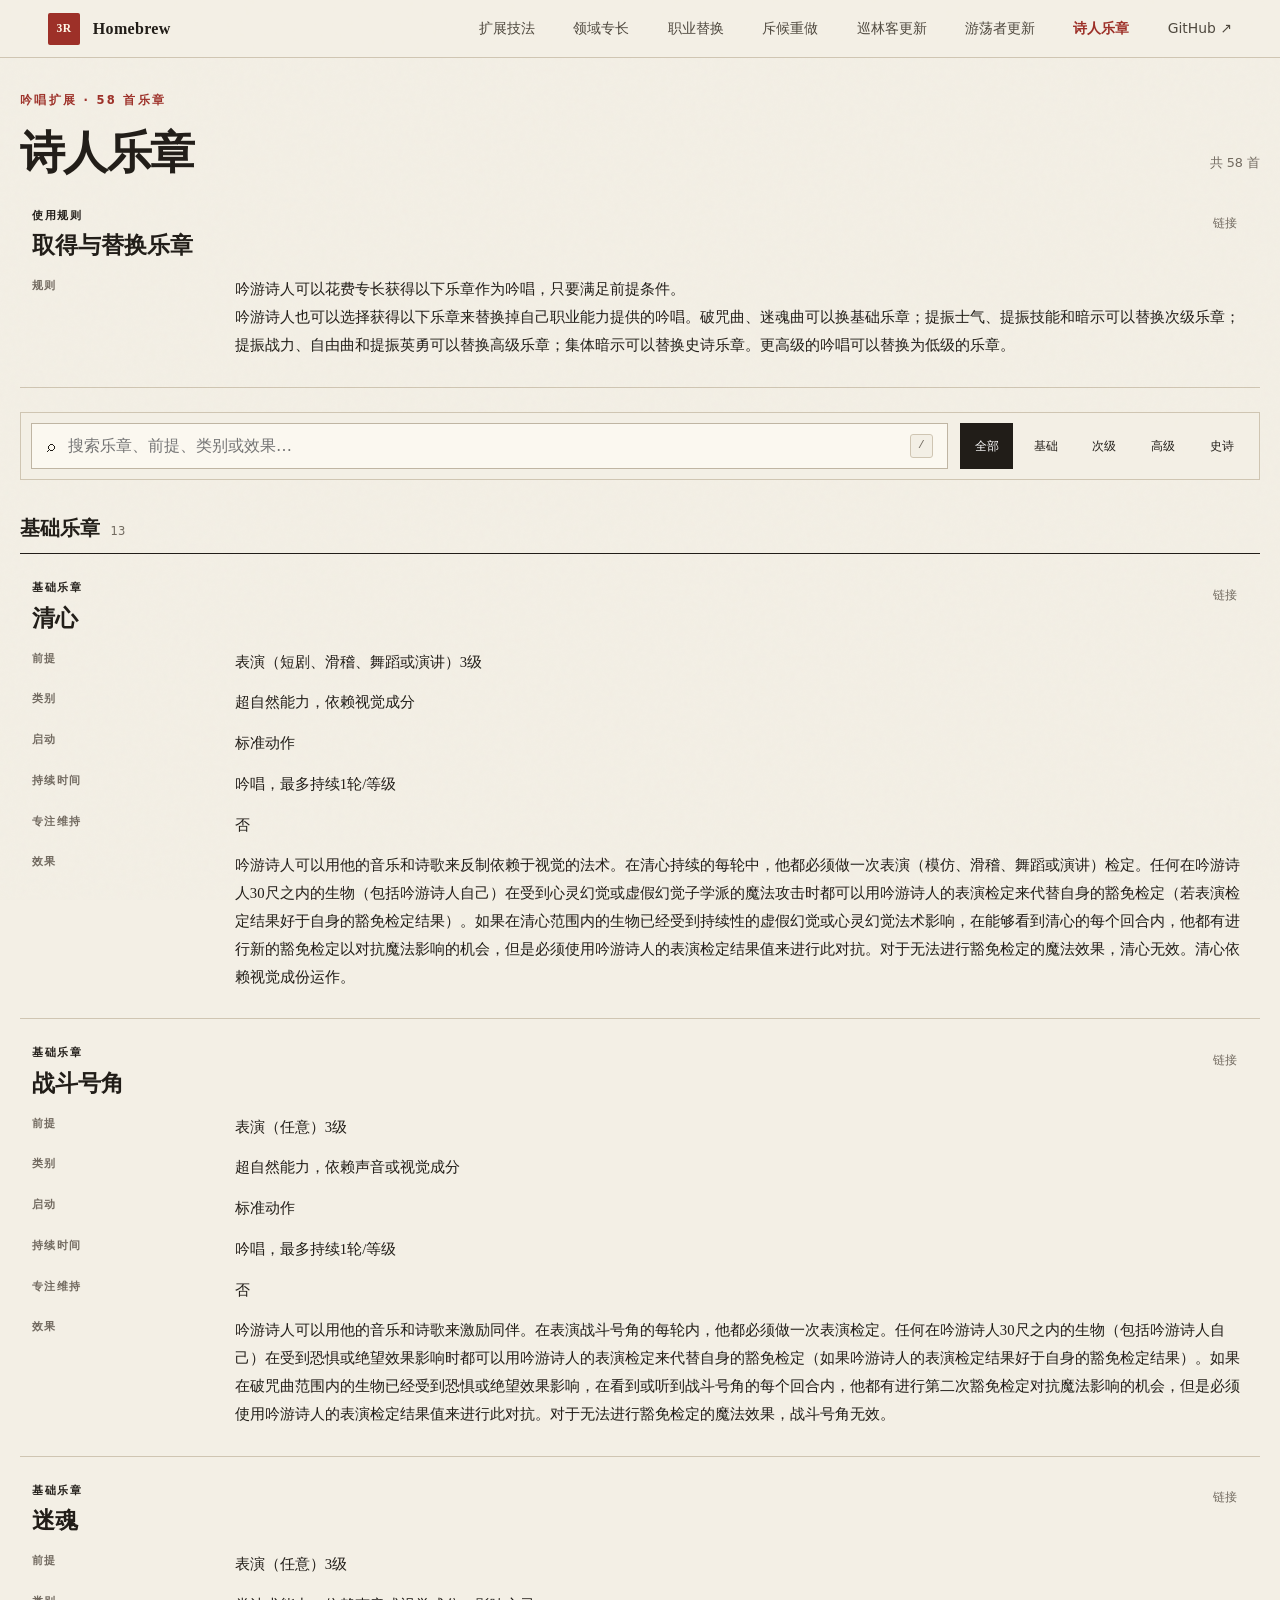
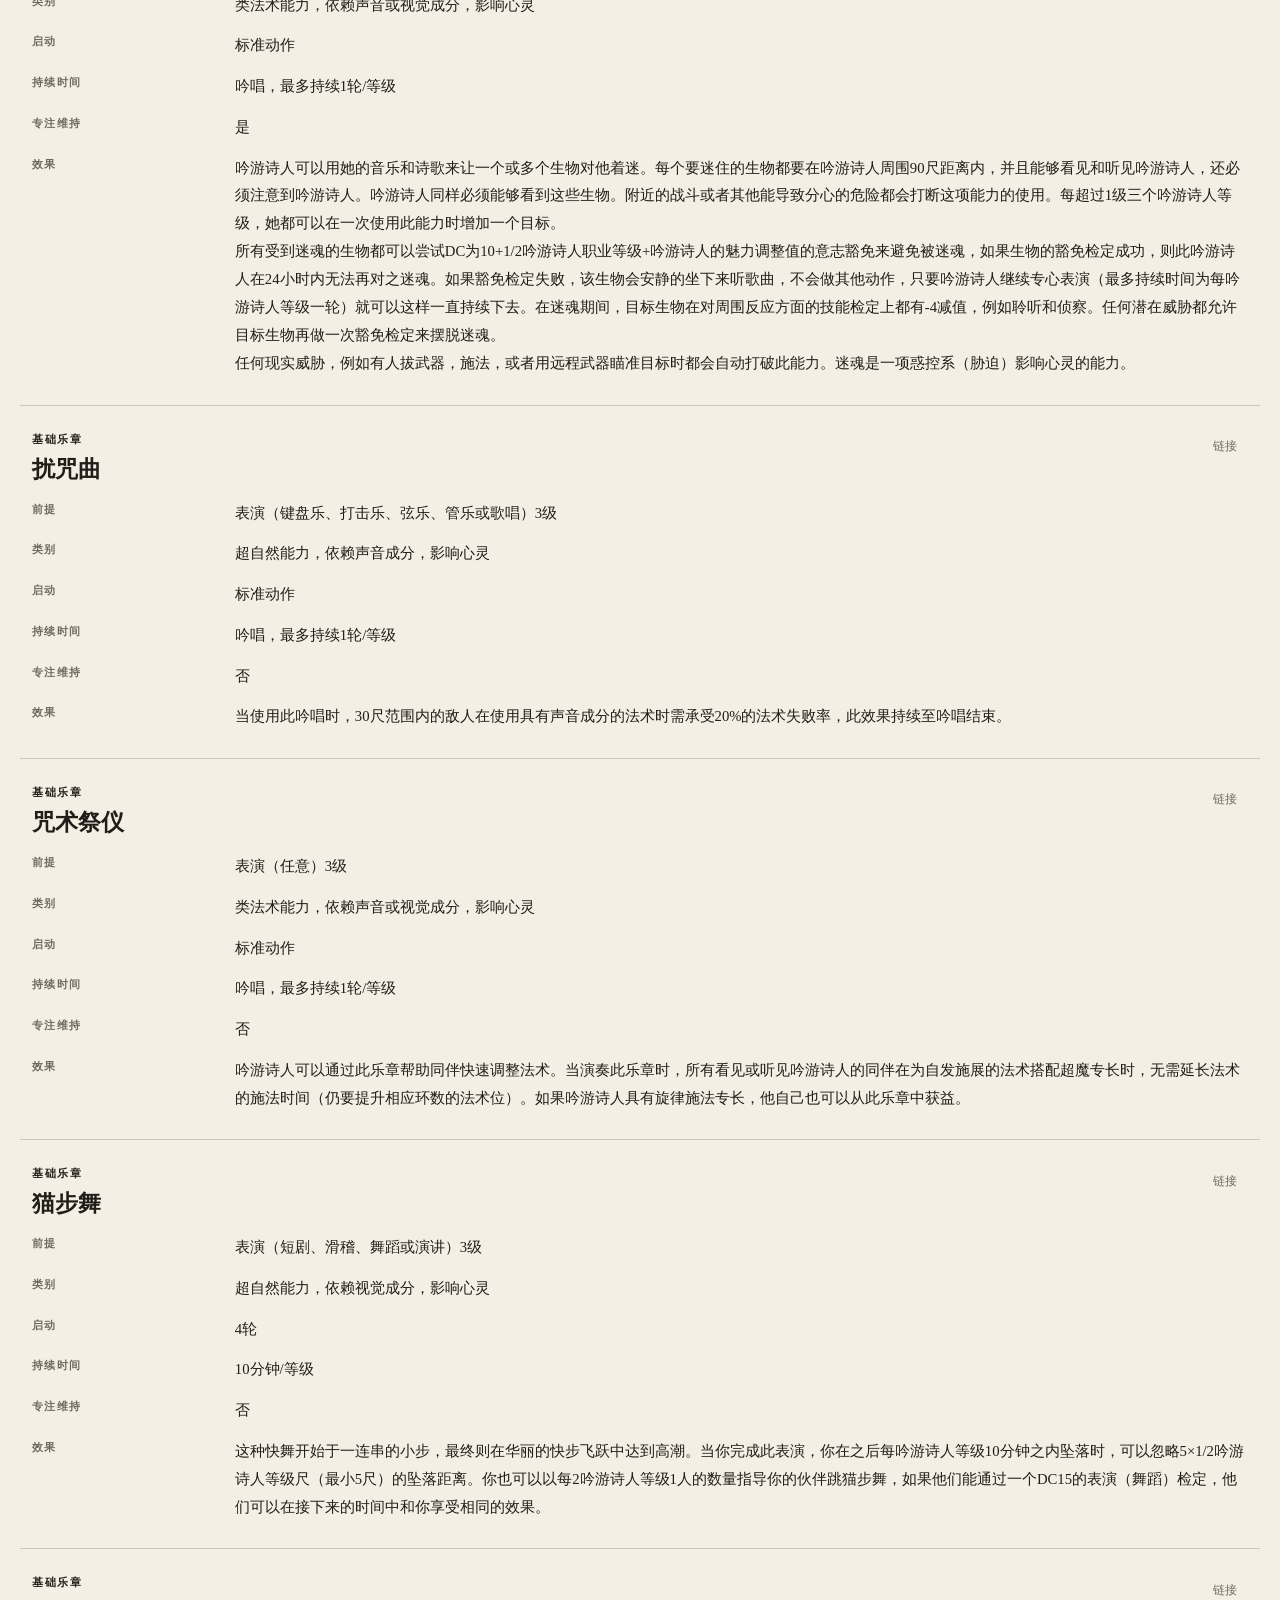
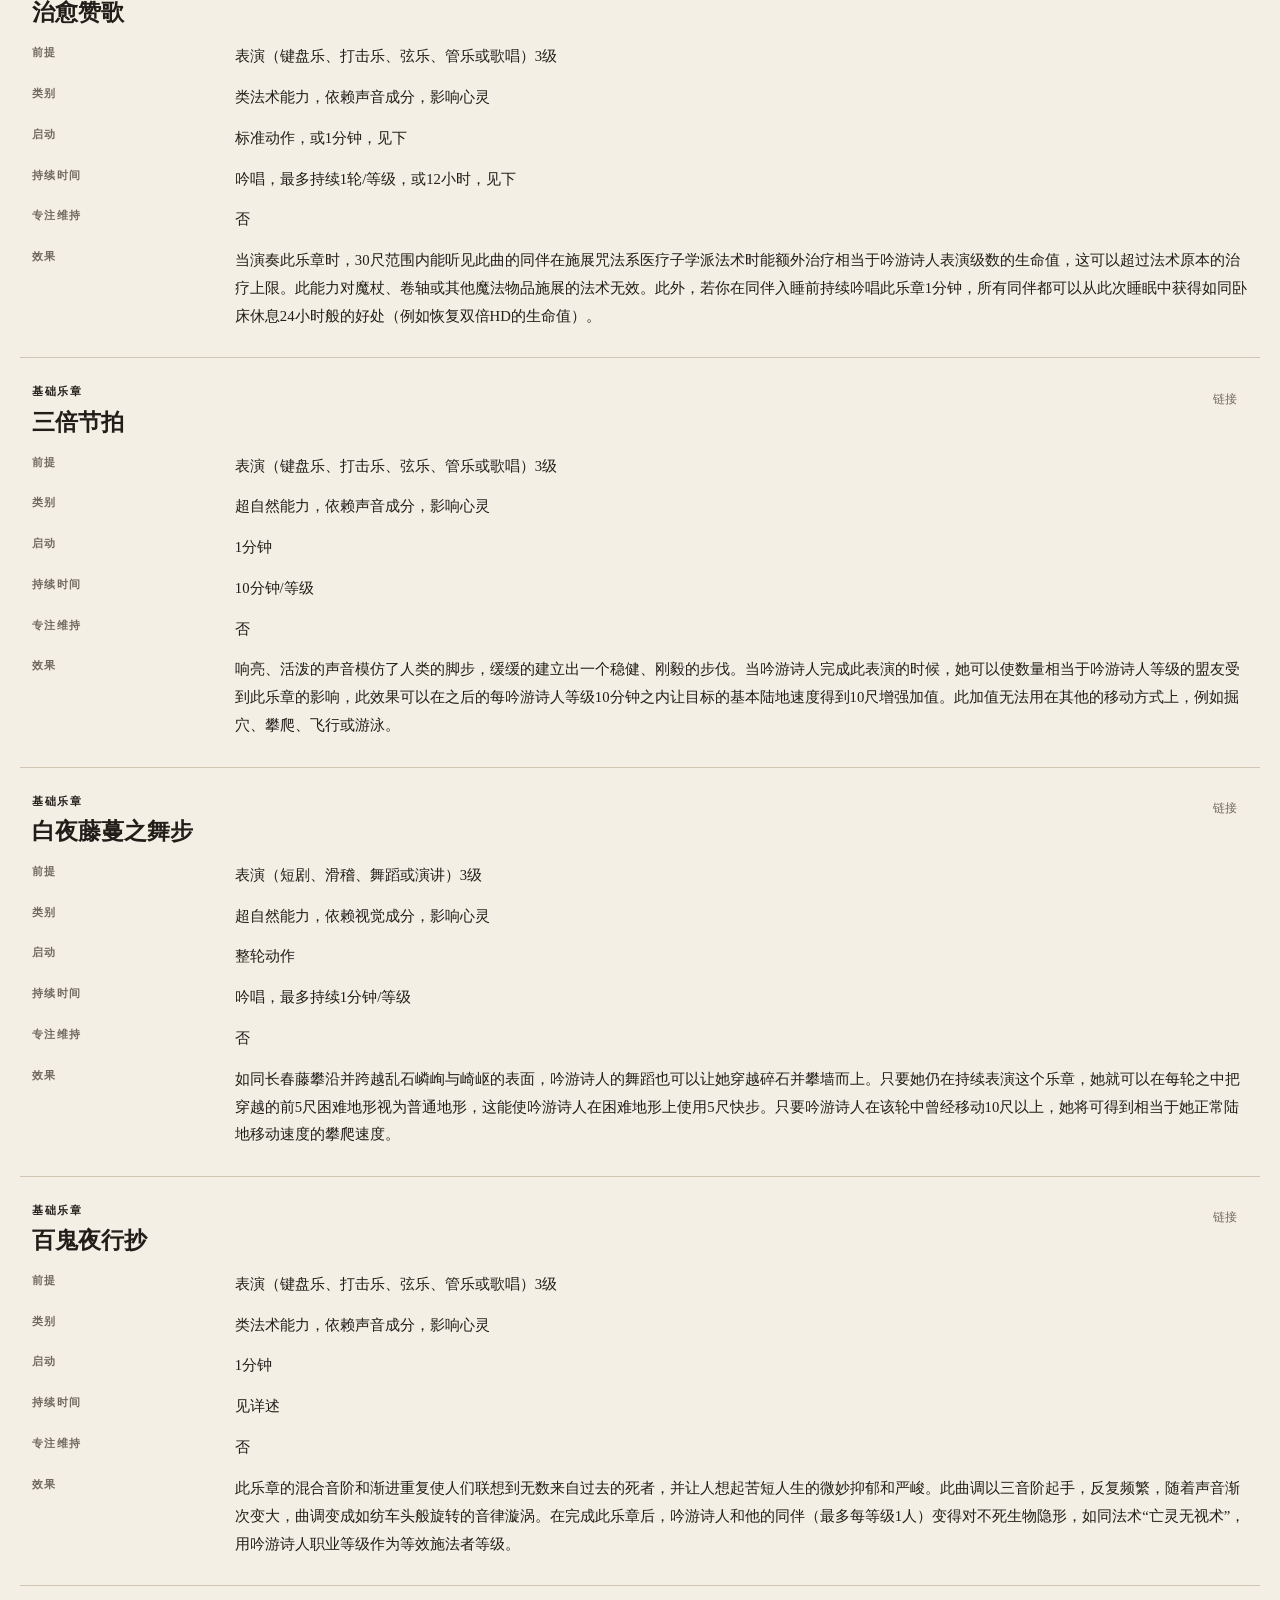
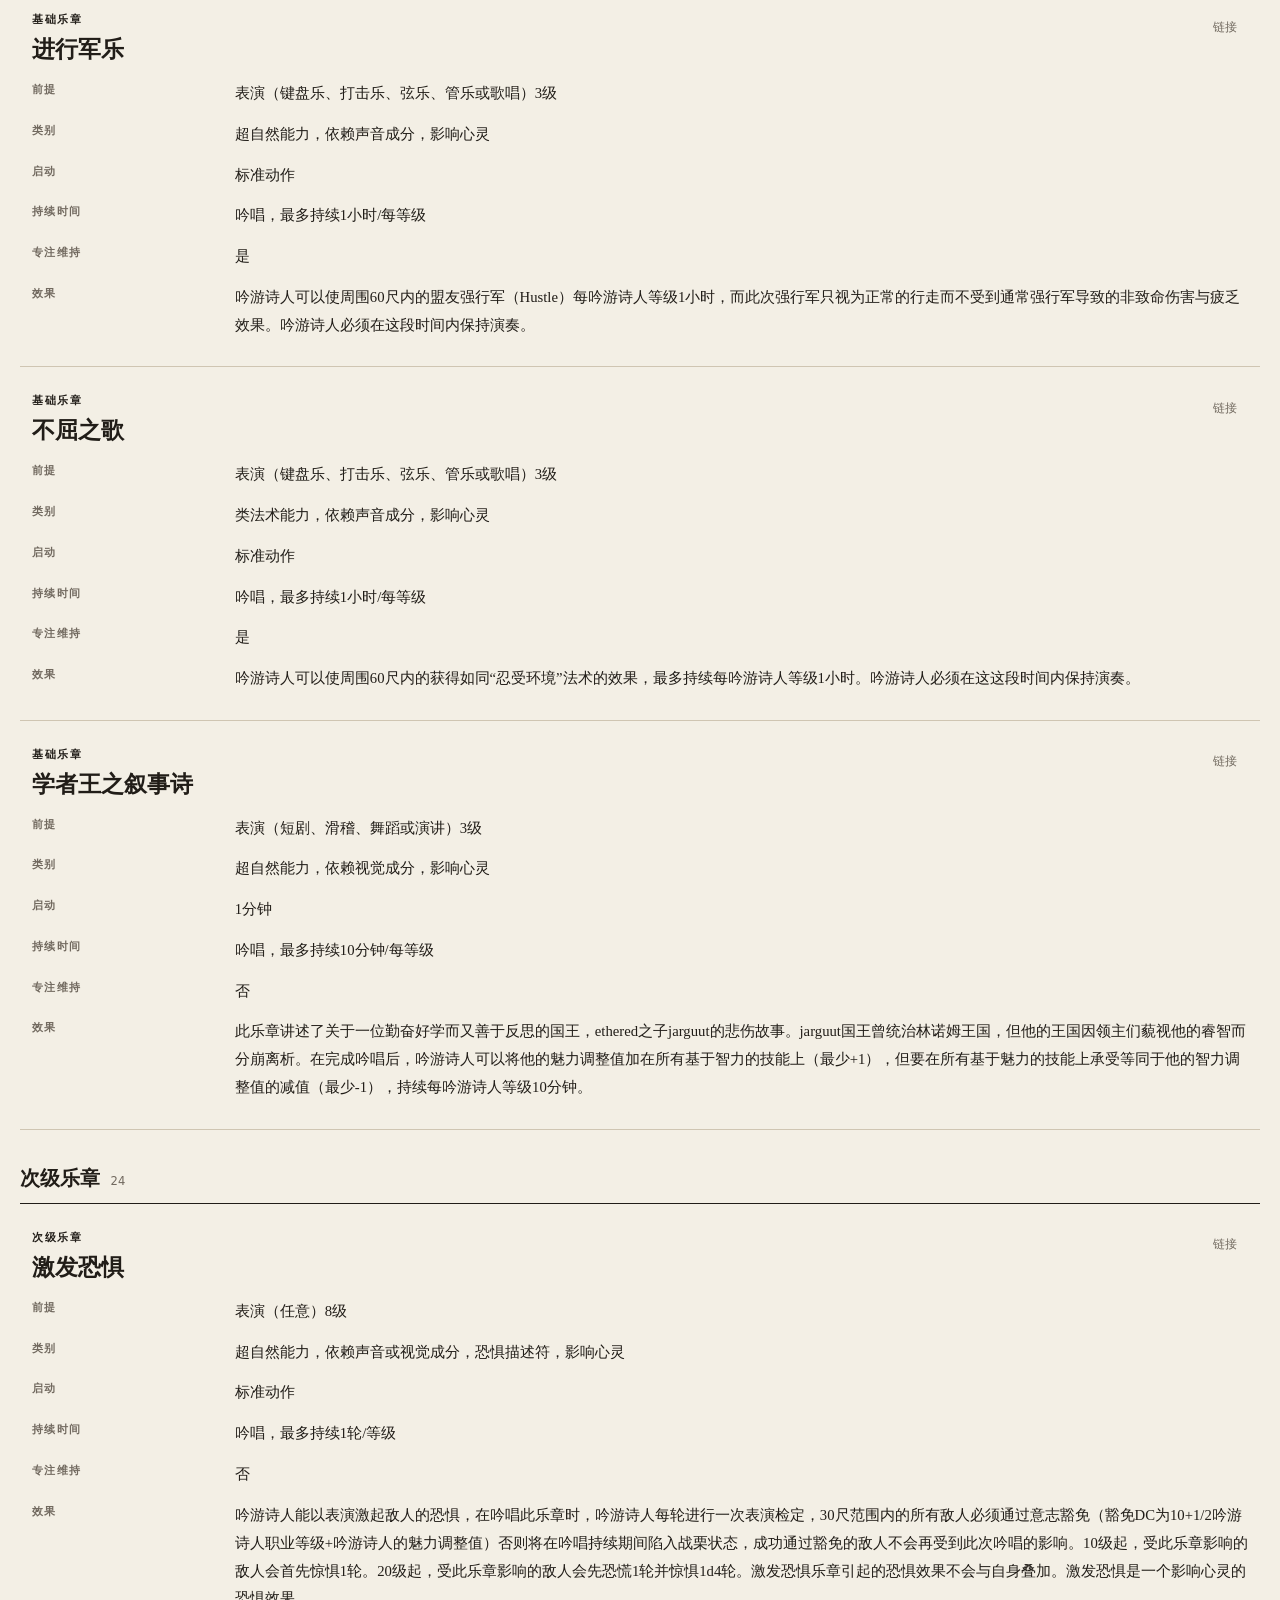
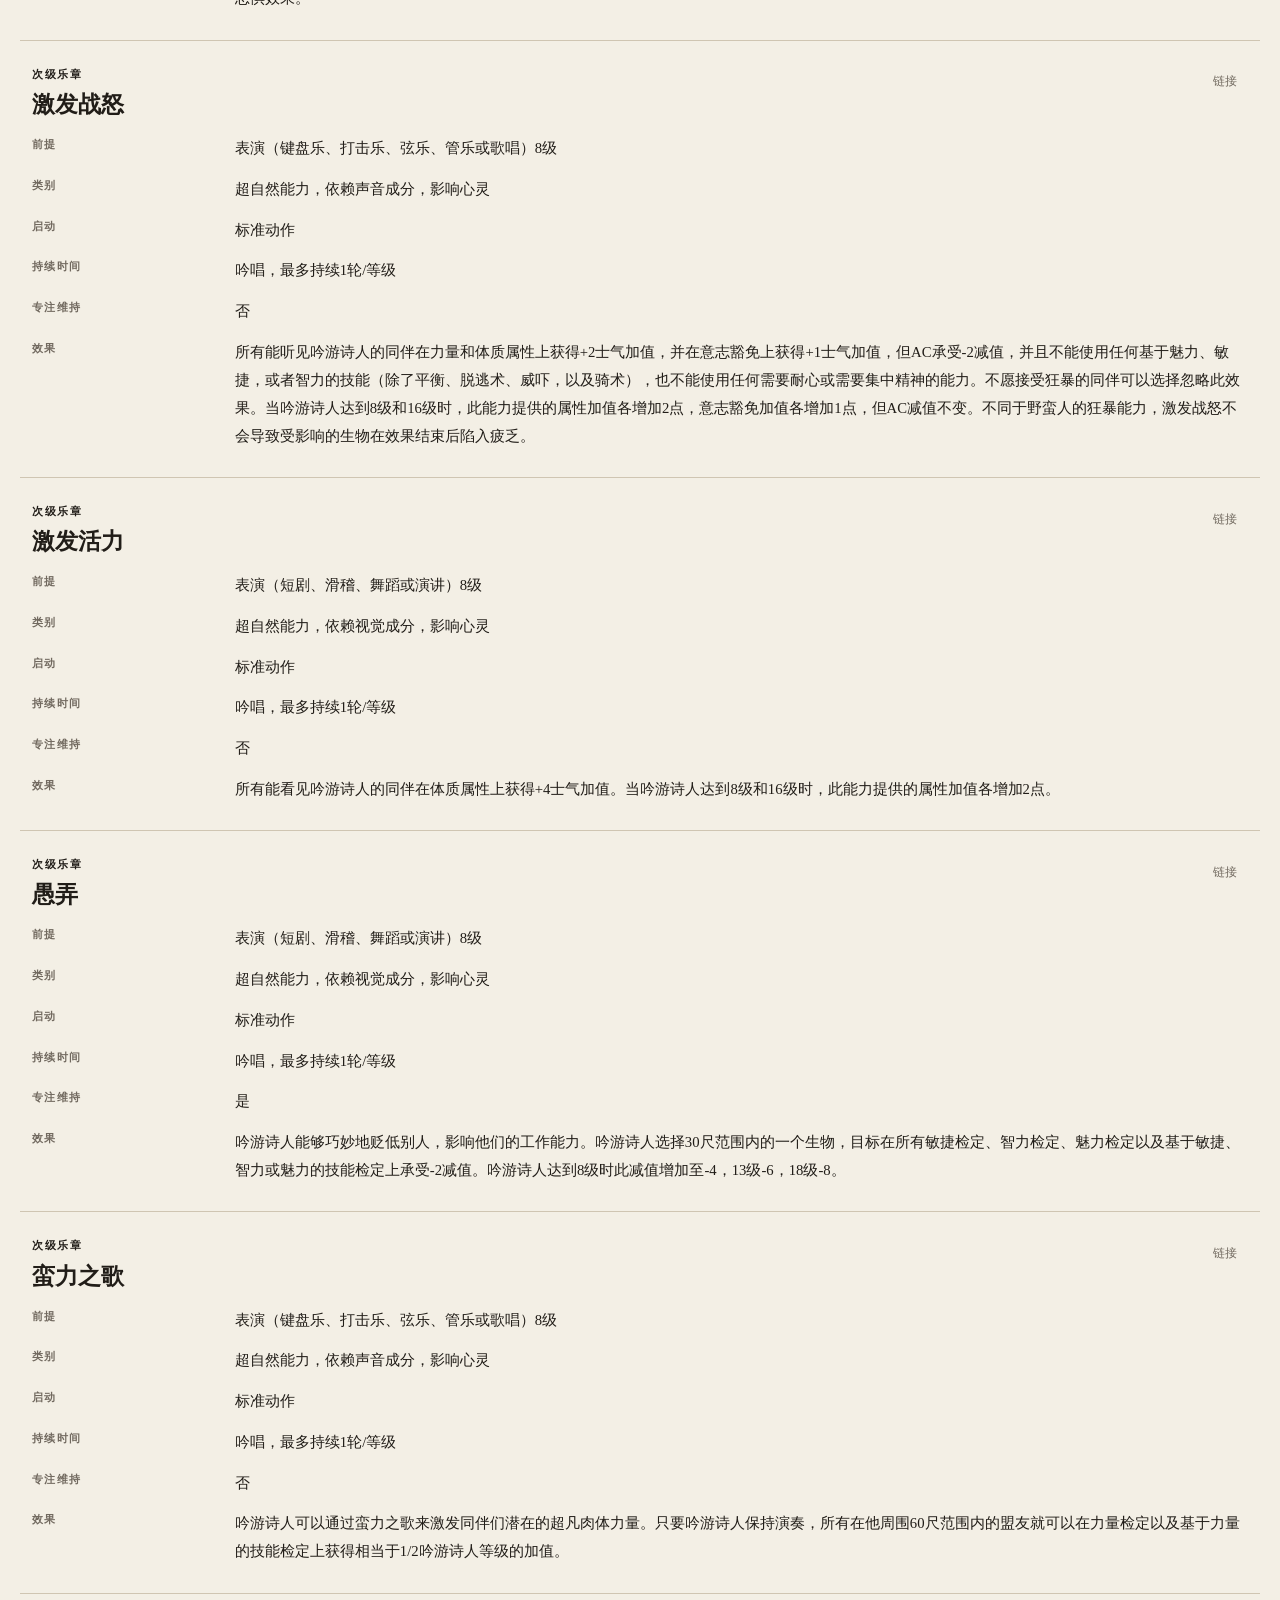
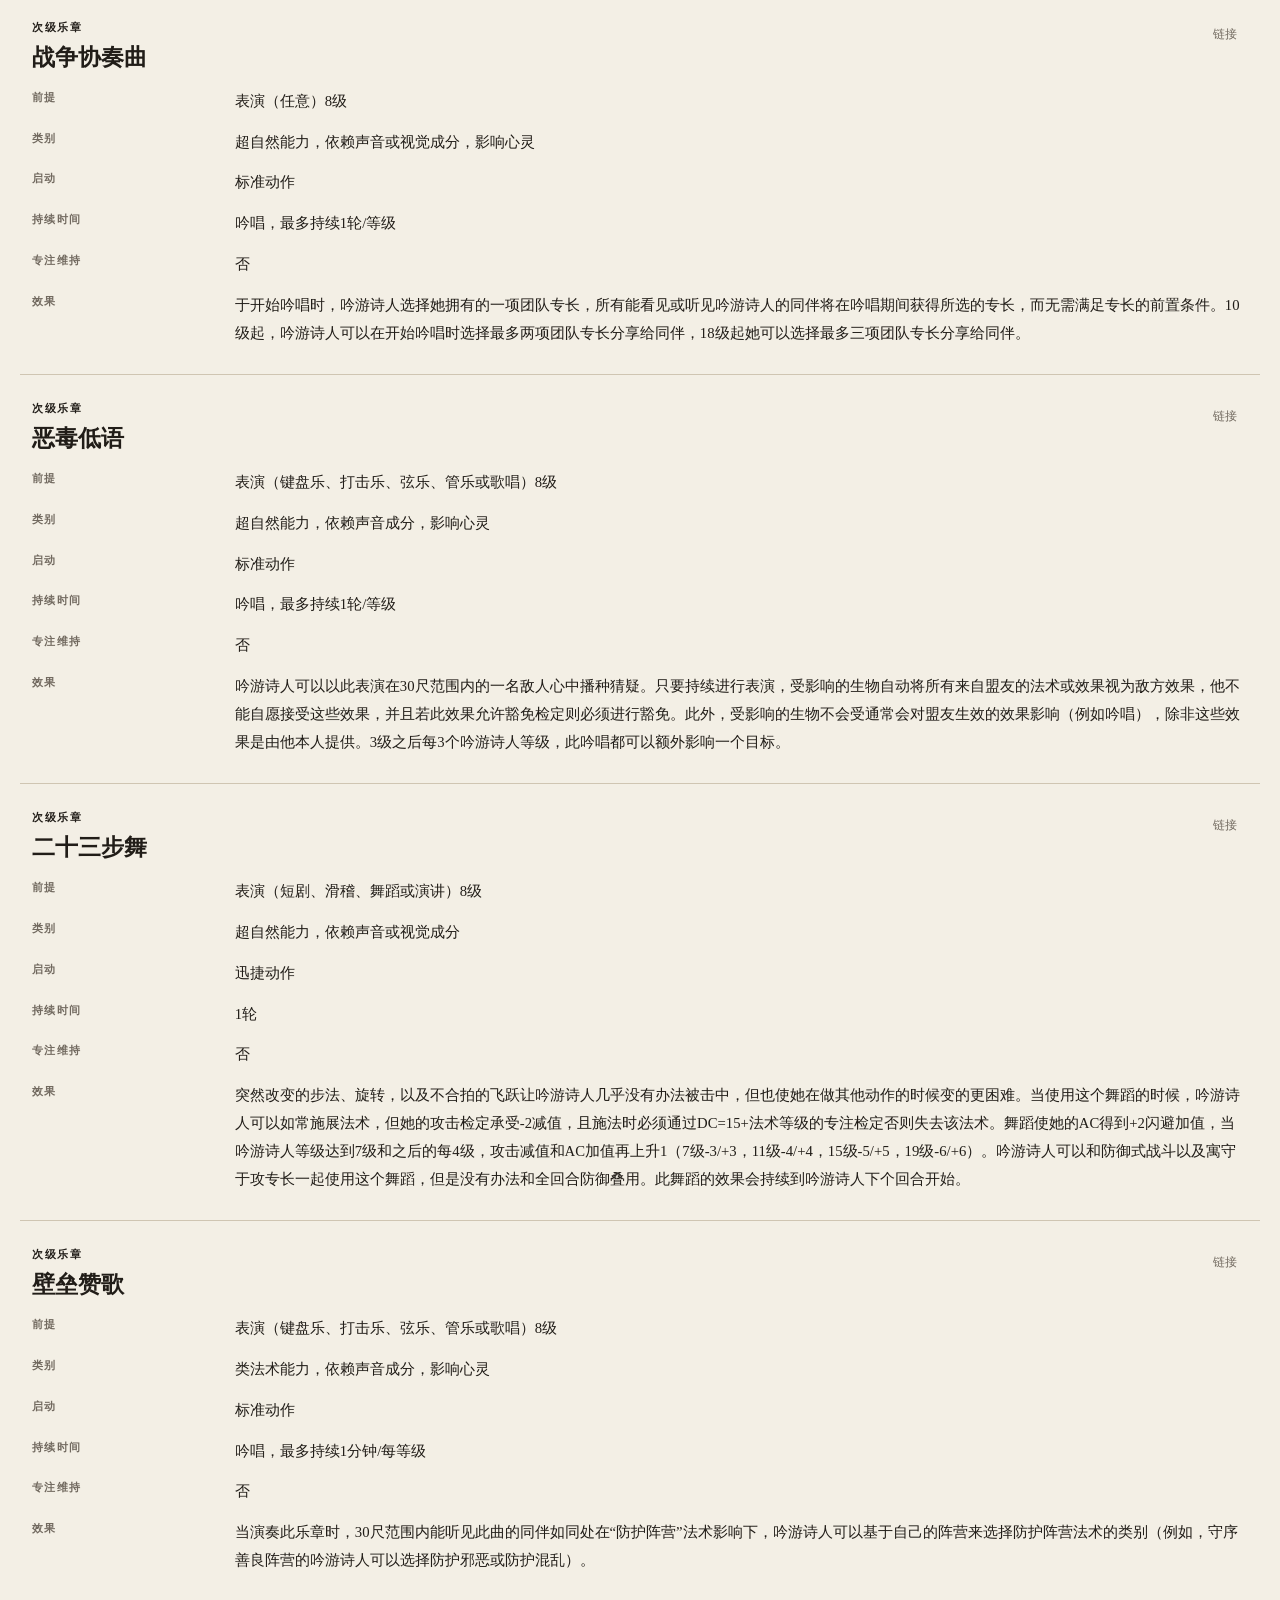
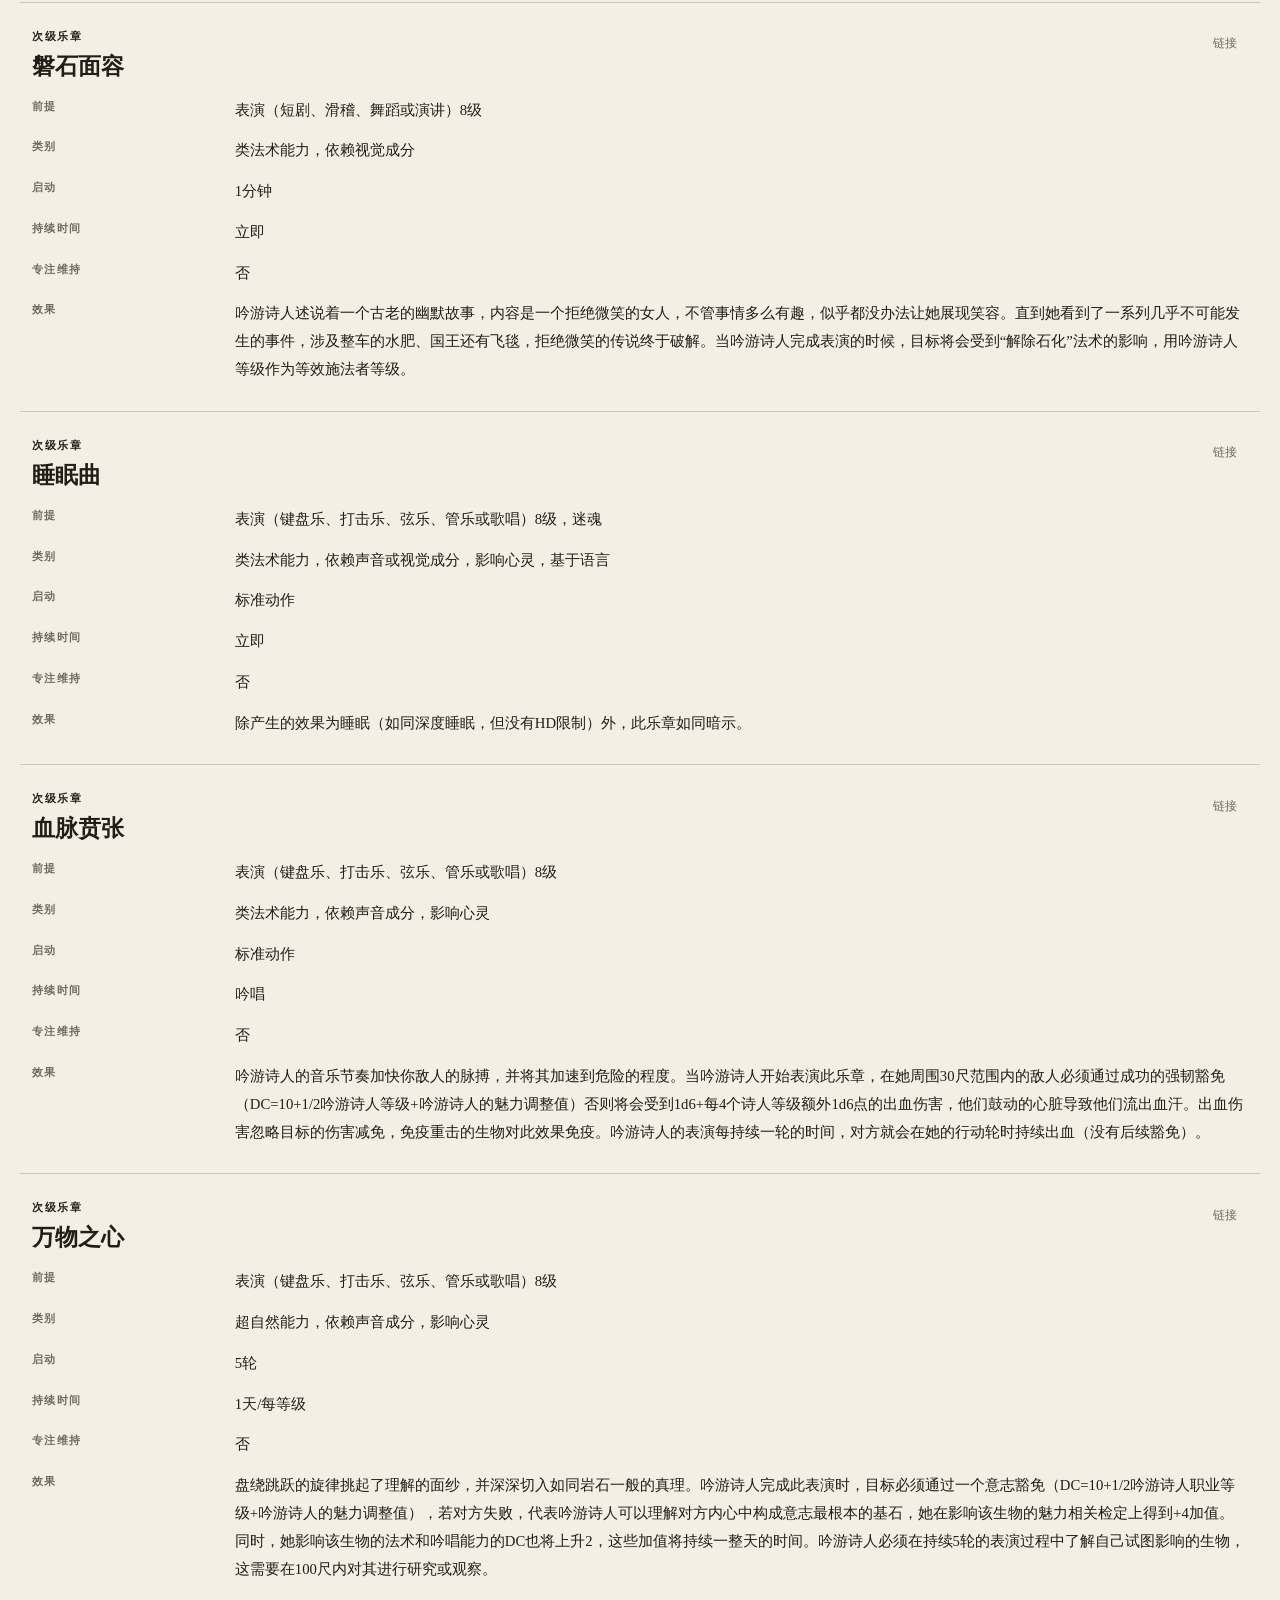
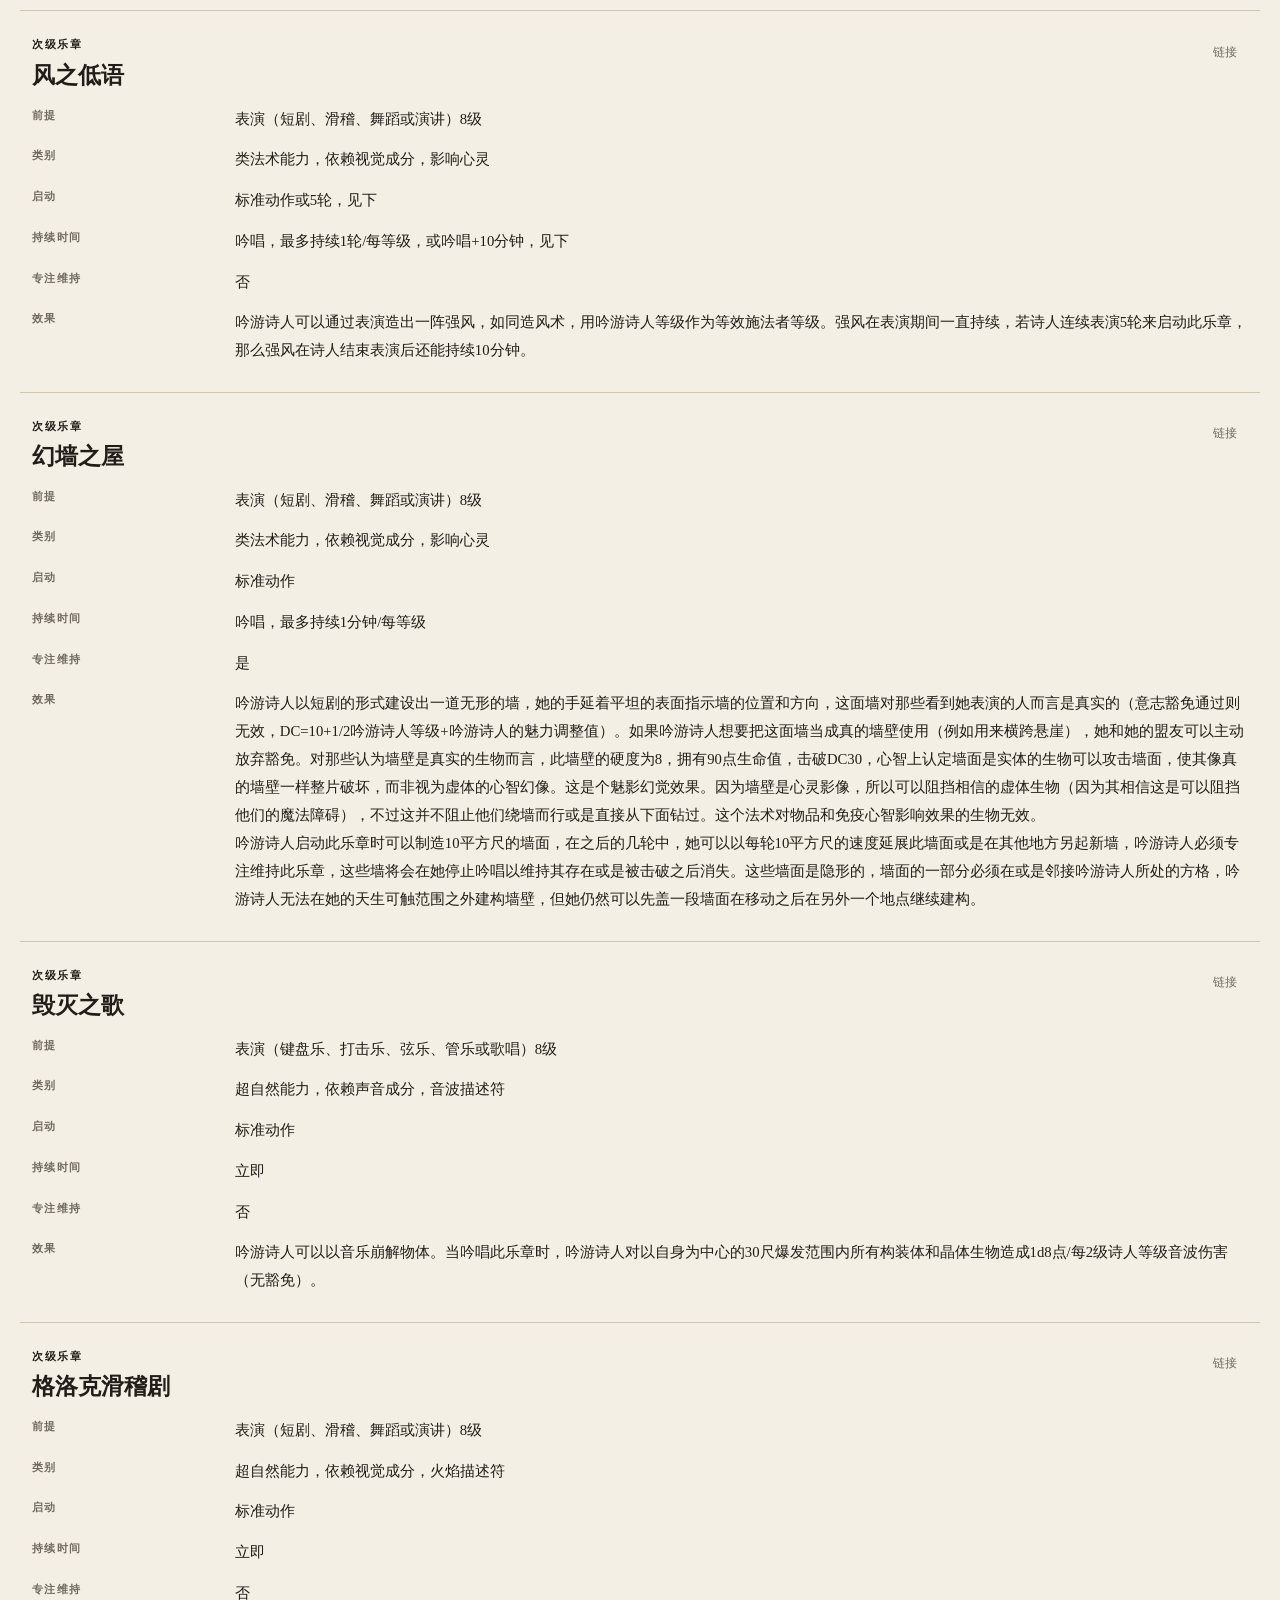
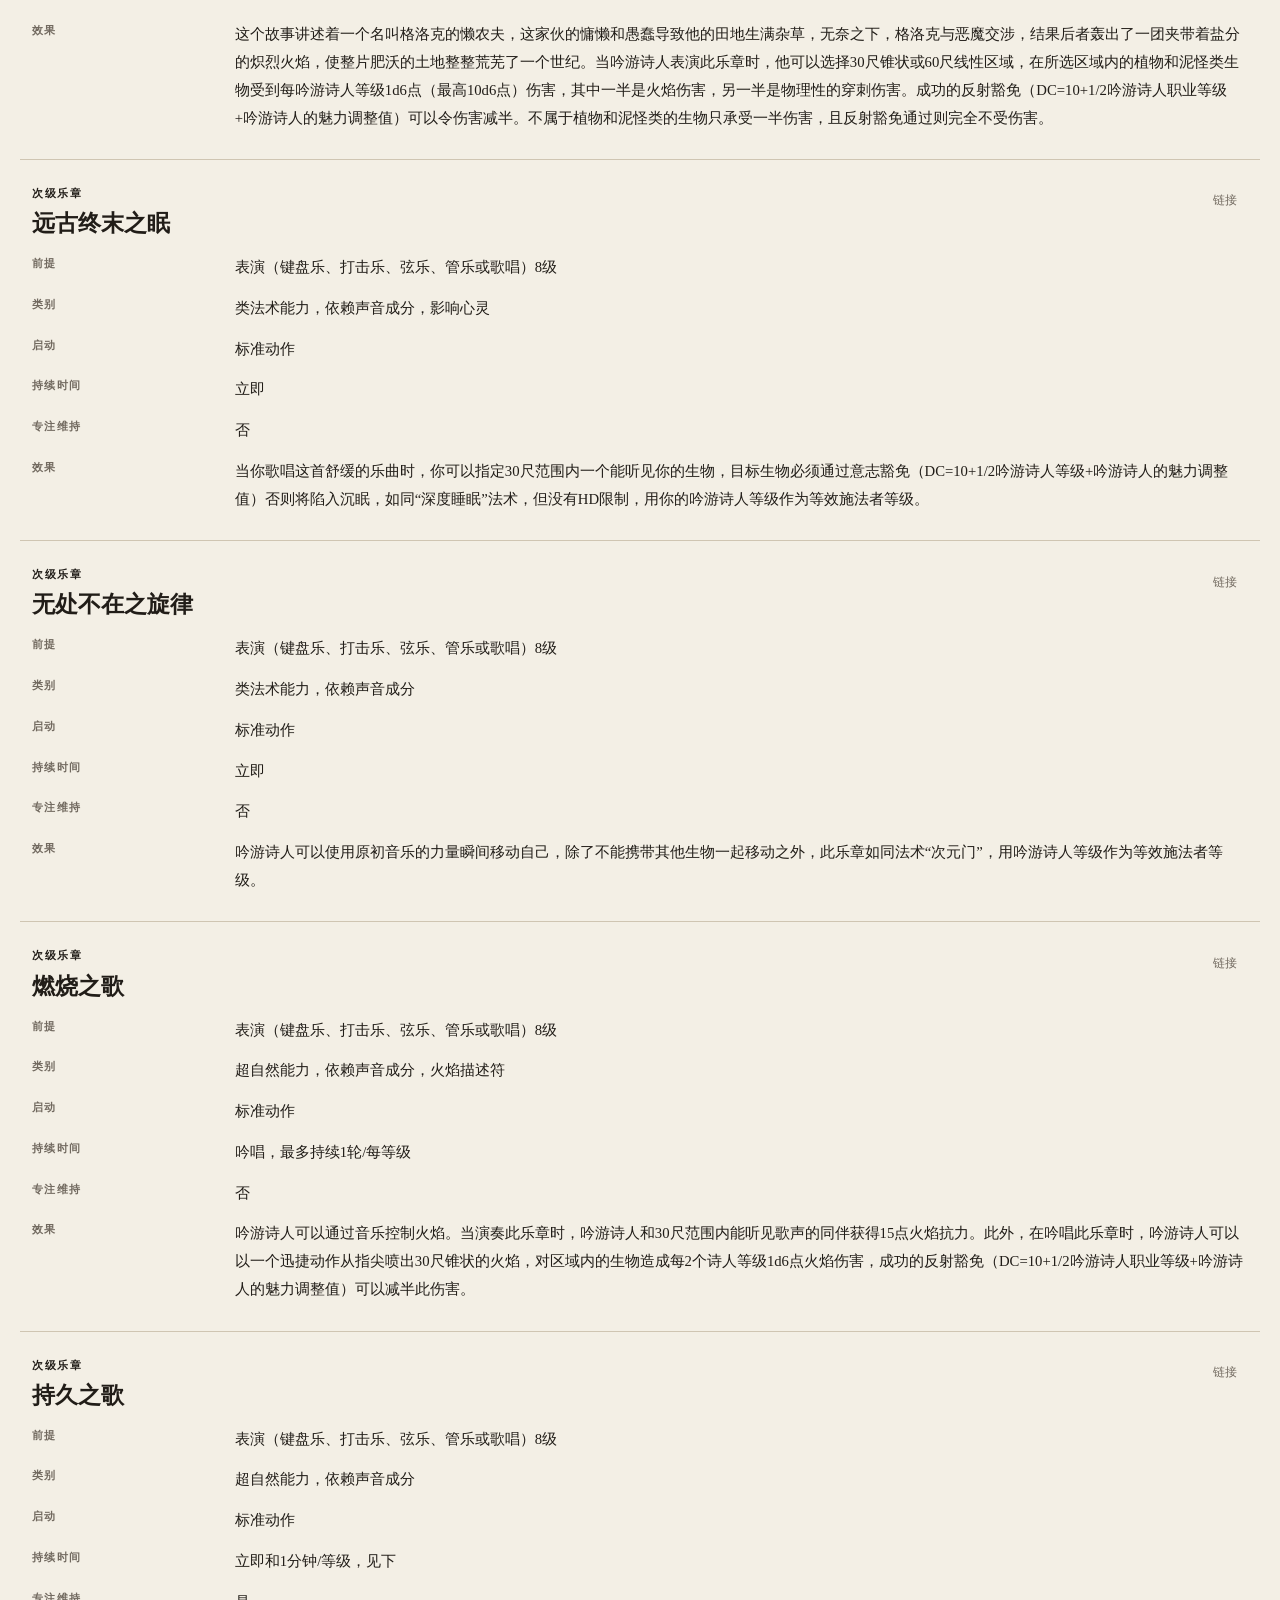
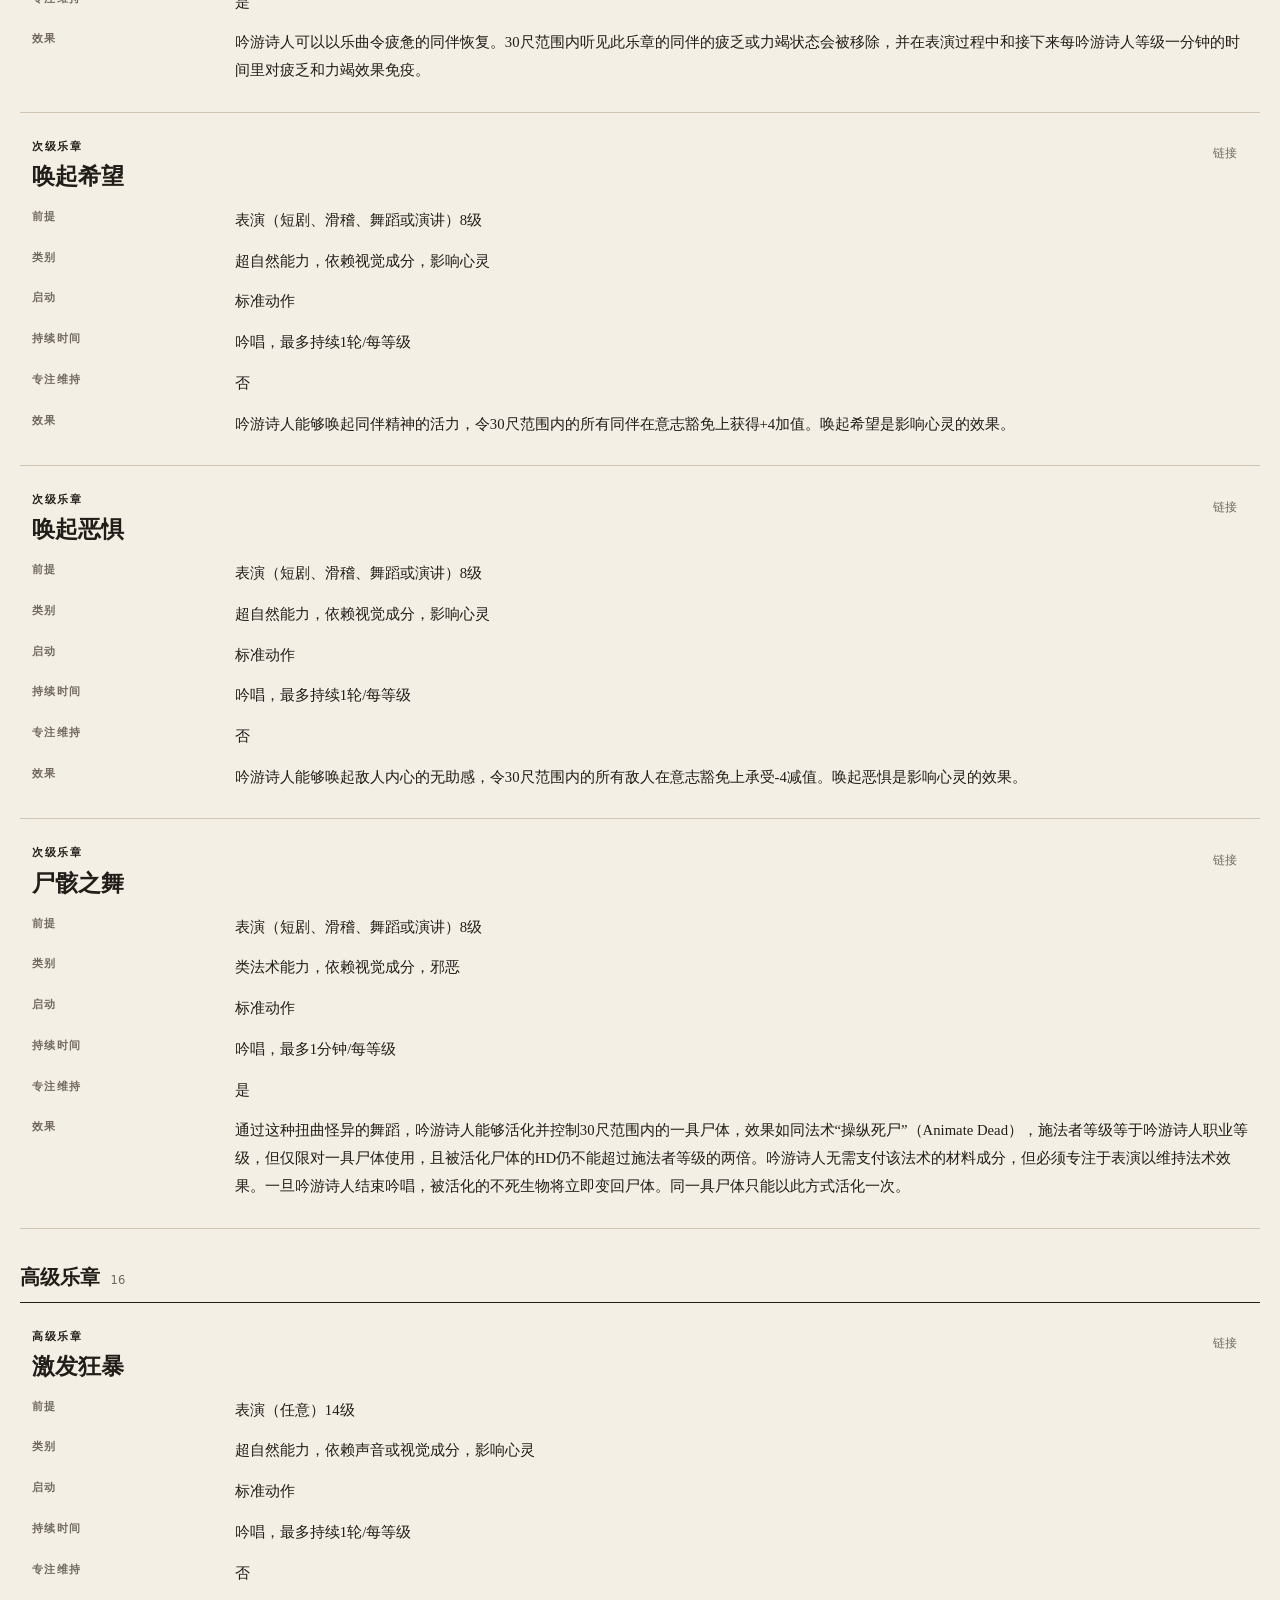
==== bard-movements.html @ 50d8cd9e "Add bard movement collection" ====
<!doctype html>
<html lang="zh-CN">
  <head>
    <meta charset="UTF-8" />
    <meta name="viewport" content="width=device-width, initial-scale=1.0" />
    <meta name="theme-color" content="#16130f" />
    <meta name="description" content="D&D 3.5e 中文房规：吟游诗人的基础、次级、高级与史诗乐章。" />
    <meta property="og:title" content="诗人乐章｜3R Homebrew" />
    <meta property="og:description" content="58首吟游诗人乐章及其取得与替换规则。" />
    <meta property="og:type" content="article" />
    <meta property="og:url" content="https://trafifholz.github.io/3r-homebrew/bard-movements.html" />
    <meta name="twitter:card" content="summary" />
    <title>诗人乐章｜3R Homebrew</title>
    <link rel="icon" href="assets/favicon.svg" type="image/svg+xml" />
    <link rel="stylesheet" href="styles.css" />
    <script src="bard-library.js" defer></script>
  </head>
  <body>
    <header class="site-header">
      <a class="brand" href="index.html"><span class="brand-mark" aria-hidden="true">3R</span><strong>Homebrew</strong></a>
      <nav aria-label="主导航"><a href="index.html">扩展技法</a><a href="domain-feats.html">领域专长</a><a href="cleric-variants.html">职业替换</a><a href="scout-rework.html">斥候重做</a><a href="ranger-update.html">巡林客更新</a><a href="rogue-update.html">游荡者更新</a><a href="bard-movements.html" aria-current="page">诗人乐章</a><a href="https://github.com/TraFifholz/3r-homebrew" target="_blank" rel="noreferrer">GitHub ↗</a></nav>
    </header>
    <main>
      <section class="library section-shell ranger-library" id="library" aria-labelledby="library-title">
        <div class="section-heading library-heading"><div><p class="eyebrow">吟唱扩展 · 58 首乐章</p><h2 id="library-title">诗人乐章</h2></div><p id="result-count" role="status" aria-live="polite">共 58 首</p></div>
        <article class="scout-entry" id="bard-rules"><header><div><p class="type-label">使用规则</p><h3>取得与替换乐章</h3></div><button class="copy-link" type="button" data-anchor="bard-rules">链接</button></header><div class="entry-fields"><div><dt>规则</dt><dd>吟游诗人可以花费专长获得以下乐章作为吟唱，只要满足前提条件。<br>吟游诗人也可以选择获得以下乐章来替换掉自己职业能力提供的吟唱。破咒曲、迷魂曲可以换基础乐章；提振士气、提振技能和暗示可以替换次级乐章；提振战力、自由曲和提振英勇可以替换高级乐章；集体暗示可以替换史诗乐章。更高级的吟唱可以替换为低级的乐章。</dd></div></div></article>
        <div class="toolbar scout-toolbar" aria-label="诗人乐章筛选工具">
          <label class="search-box"><span class="sr-only">搜索诗人乐章</span><span aria-hidden="true">⌕</span><input id="search" type="search" placeholder="搜索乐章、前提、类别或效果…" autocomplete="off" /><kbd>/</kbd></label>
          <div class="type-filters" id="bard-filters" role="group" aria-label="按乐章等级筛选"><button class="filter is-active" type="button" data-category="全部" aria-pressed="true">全部</button><button class="filter" type="button" data-category="basic" aria-pressed="false">基础</button><button class="filter" type="button" data-category="lesser" aria-pressed="false">次级</button><button class="filter" type="button" data-category="greater" aria-pressed="false">高级</button><button class="filter" type="button" data-category="epic" aria-pressed="false">史诗</button></div>
        </div>
        <section class="scout-section" data-section="basic"><h3>基础乐章 <span>13</span></h3><div class="scout-entries"><article class="scout-entry" id="bard-basic-01" data-category="basic">
      <header><div><p class="type-label">基础乐章</p><h3>清心</h3></div><button class="copy-link" type="button" data-anchor="bard-basic-01">链接</button></header>
      <dl class="entry-fields"><div><dt>前提</dt><dd>表演（短剧、滑稽、舞蹈或演讲）3级</dd></div>
<div><dt>类别</dt><dd>超自然能力，依赖视觉成分</dd></div>
<div><dt>启动</dt><dd>标准动作</dd></div>
<div><dt>持续时间</dt><dd>吟唱，最多持续1轮/等级</dd></div>
<div><dt>专注维持</dt><dd>否</dd></div>
<div><dt>效果</dt><dd>吟游诗人可以用他的音乐和诗歌来反制依赖于视觉的法术。在清心持续的每轮中，他都必须做一次表演（模仿、滑稽、舞蹈或演讲）检定。任何在吟游诗人30尺之内的生物（包括吟游诗人自己）在受到心灵幻觉或虚假幻觉子学派的魔法攻击时都可以用吟游诗人的表演检定来代替自身的豁免检定（若表演检定结果好于自身的豁免检定结果）。如果在清心范围内的生物已经受到持续性的虚假幻觉或心灵幻觉法术影响，在能够看到清心的每个回合内，他都有进行新的豁免检定以对抗魔法影响的机会，但是必须使用吟游诗人的表演检定结果值来进行此对抗。对于无法进行豁免检定的魔法效果，清心无效。清心依赖视觉成份运作。</dd></div></dl>
    </article>
<article class="scout-entry" id="bard-basic-02" data-category="basic">
      <header><div><p class="type-label">基础乐章</p><h3>战斗号角</h3></div><button class="copy-link" type="button" data-anchor="bard-basic-02">链接</button></header>
      <dl class="entry-fields"><div><dt>前提</dt><dd>表演（任意）3级</dd></div>
<div><dt>类别</dt><dd>超自然能力，依赖声音或视觉成分</dd></div>
<div><dt>启动</dt><dd>标准动作</dd></div>
<div><dt>持续时间</dt><dd>吟唱，最多持续1轮/等级</dd></div>
<div><dt>专注维持</dt><dd>否</dd></div>
<div><dt>效果</dt><dd>吟游诗人可以用他的音乐和诗歌来激励同伴。在表演战斗号角的每轮内，他都必须做一次表演检定。任何在吟游诗人30尺之内的生物（包括吟游诗人自己）在受到恐惧或绝望效果影响时都可以用吟游诗人的表演检定来代替自身的豁免检定（如果吟游诗人的表演检定结果好于自身的豁免检定结果）。如果在破咒曲范围内的生物已经受到恐惧或绝望效果影响，在看到或听到战斗号角的每个回合内，他都有进行第二次豁免检定对抗魔法影响的机会，但是必须使用吟游诗人的表演检定结果值来进行此对抗。对于无法进行豁免检定的魔法效果，战斗号角无效。</dd></div></dl>
    </article>
<article class="scout-entry" id="bard-basic-03" data-category="basic">
      <header><div><p class="type-label">基础乐章</p><h3>迷魂</h3></div><button class="copy-link" type="button" data-anchor="bard-basic-03">链接</button></header>
      <dl class="entry-fields"><div><dt>前提</dt><dd>表演（任意）3级</dd></div>
<div><dt>类别</dt><dd>类法术能力，依赖声音或视觉成分，影响心灵</dd></div>
<div><dt>启动</dt><dd>标准动作</dd></div>
<div><dt>持续时间</dt><dd>吟唱，最多持续1轮/等级</dd></div>
<div><dt>专注维持</dt><dd>是</dd></div>
<div><dt>效果</dt><dd>吟游诗人可以用她的音乐和诗歌来让一个或多个生物对他着迷。每个要迷住的生物都要在吟游诗人周围90尺距离内，并且能够看见和听见吟游诗人，还必须注意到吟游诗人。吟游诗人同样必须能够看到这些生物。附近的战斗或者其他能导致分心的危险都会打断这项能力的使用。每超过1级三个吟游诗人等级，她都可以在一次使用此能力时增加一个目标。<br>所有受到迷魂的生物都可以尝试DC为10+1/2吟游诗人职业等级+吟游诗人的魅力调整值的意志豁免来避免被迷魂，如果生物的豁免检定成功，则此吟游诗人在24小时内无法再对之迷魂。如果豁免检定失败，该生物会安静的坐下来听歌曲，不会做其他动作，只要吟游诗人继续专心表演（最多持续时间为每吟游诗人等级一轮）就可以这样一直持续下去。在迷魂期间，目标生物在对周围反应方面的技能检定上都有-4减值，例如聆听和侦察。任何潜在威胁都允许目标生物再做一次豁免检定来摆脱迷魂。<br>任何现实威胁，例如有人拔武器，施法，或者用远程武器瞄准目标时都会自动打破此能力。迷魂是一项惑控系（胁迫）影响心灵的能力。</dd></div></dl>
    </article>
<article class="scout-entry" id="bard-basic-04" data-category="basic">
      <header><div><p class="type-label">基础乐章</p><h3>扰咒曲</h3></div><button class="copy-link" type="button" data-anchor="bard-basic-04">链接</button></header>
      <dl class="entry-fields"><div><dt>前提</dt><dd>表演（键盘乐、打击乐、弦乐、管乐或歌唱）3级</dd></div>
<div><dt>类别</dt><dd>超自然能力，依赖声音成分，影响心灵</dd></div>
<div><dt>启动</dt><dd>标准动作</dd></div>
<div><dt>持续时间</dt><dd>吟唱，最多持续1轮/等级</dd></div>
<div><dt>专注维持</dt><dd>否</dd></div>
<div><dt>效果</dt><dd>当使用此吟唱时，30尺范围内的敌人在使用具有声音成分的法术时需承受20%的法术失败率，此效果持续至吟唱结束。</dd></div></dl>
    </article>
<article class="scout-entry" id="bard-basic-05" data-category="basic">
      <header><div><p class="type-label">基础乐章</p><h3>咒术祭仪</h3></div><button class="copy-link" type="button" data-anchor="bard-basic-05">链接</button></header>
      <dl class="entry-fields"><div><dt>前提</dt><dd>表演（任意）3级</dd></div>
<div><dt>类别</dt><dd>类法术能力，依赖声音或视觉成分，影响心灵</dd></div>
<div><dt>启动</dt><dd>标准动作</dd></div>
<div><dt>持续时间</dt><dd>吟唱，最多持续1轮/等级</dd></div>
<div><dt>专注维持</dt><dd>否</dd></div>
<div><dt>效果</dt><dd>吟游诗人可以通过此乐章帮助同伴快速调整法术。当演奏此乐章时，所有看见或听见吟游诗人的同伴在为自发施展的法术搭配超魔专长时，无需延长法术的施法时间（仍要提升相应环数的法术位）。如果吟游诗人具有旋律施法专长，他自己也可以从此乐章中获益。</dd></div></dl>
    </article>
<article class="scout-entry" id="bard-basic-06" data-category="basic">
      <header><div><p class="type-label">基础乐章</p><h3>猫步舞</h3></div><button class="copy-link" type="button" data-anchor="bard-basic-06">链接</button></header>
      <dl class="entry-fields"><div><dt>前提</dt><dd>表演（短剧、滑稽、舞蹈或演讲）3级</dd></div>
<div><dt>类别</dt><dd>超自然能力，依赖视觉成分，影响心灵</dd></div>
<div><dt>启动</dt><dd>4轮</dd></div>
<div><dt>持续时间</dt><dd>10分钟/等级</dd></div>
<div><dt>专注维持</dt><dd>否</dd></div>
<div><dt>效果</dt><dd>这种快舞开始于一连串的小步，最终则在华丽的快步飞跃中达到高潮。当你完成此表演，你在之后每吟游诗人等级10分钟之内坠落时，可以忽略5×1/2吟游诗人等级尺（最小5尺）的坠落距离。你也可以以每2吟游诗人等级1人的数量指导你的伙伴跳猫步舞，如果他们能通过一个DC15的表演（舞蹈）检定，他们可以在接下来的时间中和你享受相同的效果。</dd></div></dl>
    </article>
<article class="scout-entry" id="bard-basic-07" data-category="basic">
      <header><div><p class="type-label">基础乐章</p><h3>治愈赞歌</h3></div><button class="copy-link" type="button" data-anchor="bard-basic-07">链接</button></header>
      <dl class="entry-fields"><div><dt>前提</dt><dd>表演（键盘乐、打击乐、弦乐、管乐或歌唱）3级</dd></div>
<div><dt>类别</dt><dd>类法术能力，依赖声音成分，影响心灵</dd></div>
<div><dt>启动</dt><dd>标准动作，或1分钟，见下</dd></div>
<div><dt>持续时间</dt><dd>吟唱，最多持续1轮/等级，或12小时，见下</dd></div>
<div><dt>专注维持</dt><dd>否</dd></div>
<div><dt>效果</dt><dd>当演奏此乐章时，30尺范围内能听见此曲的同伴在施展咒法系医疗子学派法术时能额外治疗相当于吟游诗人表演级数的生命值，这可以超过法术原本的治疗上限。此能力对魔杖、卷轴或其他魔法物品施展的法术无效。此外，若你在同伴入睡前持续吟唱此乐章1分钟，所有同伴都可以从此次睡眠中获得如同卧床休息24小时般的好处（例如恢复双倍HD的生命值）。</dd></div></dl>
    </article>
<article class="scout-entry" id="bard-basic-08" data-category="basic">
      <header><div><p class="type-label">基础乐章</p><h3>三倍节拍</h3></div><button class="copy-link" type="button" data-anchor="bard-basic-08">链接</button></header>
      <dl class="entry-fields"><div><dt>前提</dt><dd>表演（键盘乐、打击乐、弦乐、管乐或歌唱）3级</dd></div>
<div><dt>类别</dt><dd>超自然能力，依赖声音成分，影响心灵</dd></div>
<div><dt>启动</dt><dd>1分钟</dd></div>
<div><dt>持续时间</dt><dd>10分钟/等级</dd></div>
<div><dt>专注维持</dt><dd>否</dd></div>
<div><dt>效果</dt><dd>响亮、活泼的声音模仿了人类的脚步，缓缓的建立出一个稳健、刚毅的步伐。当吟游诗人完成此表演的时候，她可以使数量相当于吟游诗人等级的盟友受到此乐章的影响，此效果可以在之后的每吟游诗人等级10分钟之内让目标的基本陆地速度得到10尺增强加值。此加值无法用在其他的移动方式上，例如掘穴、攀爬、飞行或游泳。</dd></div></dl>
    </article>
<article class="scout-entry" id="bard-basic-09" data-category="basic">
      <header><div><p class="type-label">基础乐章</p><h3>白夜藤蔓之舞步</h3></div><button class="copy-link" type="button" data-anchor="bard-basic-09">链接</button></header>
      <dl class="entry-fields"><div><dt>前提</dt><dd>表演（短剧、滑稽、舞蹈或演讲）3级</dd></div>
<div><dt>类别</dt><dd>超自然能力，依赖视觉成分，影响心灵</dd></div>
<div><dt>启动</dt><dd>整轮动作</dd></div>
<div><dt>持续时间</dt><dd>吟唱，最多持续1分钟/等级</dd></div>
<div><dt>专注维持</dt><dd>否</dd></div>
<div><dt>效果</dt><dd>如同长春藤攀沿并跨越乱石嶙峋与崎岖的表面，吟游诗人的舞蹈也可以让她穿越碎石并攀墙而上。只要她仍在持续表演这个乐章，她就可以在每轮之中把穿越的前5尺困难地形视为普通地形，这能使吟游诗人在困难地形上使用5尺快步。只要吟游诗人在该轮中曾经移动10尺以上，她将可得到相当于她正常陆地移动速度的攀爬速度。</dd></div></dl>
    </article>
<article class="scout-entry" id="bard-basic-10" data-category="basic">
      <header><div><p class="type-label">基础乐章</p><h3>百鬼夜行抄</h3></div><button class="copy-link" type="button" data-anchor="bard-basic-10">链接</button></header>
      <dl class="entry-fields"><div><dt>前提</dt><dd>表演（键盘乐、打击乐、弦乐、管乐或歌唱）3级</dd></div>
<div><dt>类别</dt><dd>类法术能力，依赖声音成分，影响心灵</dd></div>
<div><dt>启动</dt><dd>1分钟</dd></div>
<div><dt>持续时间</dt><dd>见详述</dd></div>
<div><dt>专注维持</dt><dd>否</dd></div>
<div><dt>效果</dt><dd>此乐章的混合音阶和渐进重复使人们联想到无数来自过去的死者，并让人想起苦短人生的微妙抑郁和严峻。此曲调以三音阶起手，反复频繁，随着声音渐次变大，曲调变成如纺车头般旋转的音律漩涡。在完成此乐章后，吟游诗人和他的同伴（最多每等级1人）变得对不死生物隐形，如同法术“亡灵无视术”，用吟游诗人职业等级作为等效施法者等级。</dd></div></dl>
    </article>
<article class="scout-entry" id="bard-basic-11" data-category="basic">
      <header><div><p class="type-label">基础乐章</p><h3>进行军乐</h3></div><button class="copy-link" type="button" data-anchor="bard-basic-11">链接</button></header>
      <dl class="entry-fields"><div><dt>前提</dt><dd>表演（键盘乐、打击乐、弦乐、管乐或歌唱）3级</dd></div>
<div><dt>类别</dt><dd>超自然能力，依赖声音成分，影响心灵</dd></div>
<div><dt>启动</dt><dd>标准动作</dd></div>
<div><dt>持续时间</dt><dd>吟唱，最多持续1小时/每等级</dd></div>
<div><dt>专注维持</dt><dd>是</dd></div>
<div><dt>效果</dt><dd>吟游诗人可以使周围60尺内的盟友强行军（Hustle）每吟游诗人等级1小时，而此次强行军只视为正常的行走而不受到通常强行军导致的非致命伤害与疲乏效果。吟游诗人必须在这段时间内保持演奏。</dd></div></dl>
    </article>
<article class="scout-entry" id="bard-basic-12" data-category="basic">
      <header><div><p class="type-label">基础乐章</p><h3>不屈之歌</h3></div><button class="copy-link" type="button" data-anchor="bard-basic-12">链接</button></header>
      <dl class="entry-fields"><div><dt>前提</dt><dd>表演（键盘乐、打击乐、弦乐、管乐或歌唱）3级</dd></div>
<div><dt>类别</dt><dd>类法术能力，依赖声音成分，影响心灵</dd></div>
<div><dt>启动</dt><dd>标准动作</dd></div>
<div><dt>持续时间</dt><dd>吟唱，最多持续1小时/每等级</dd></div>
<div><dt>专注维持</dt><dd>是</dd></div>
<div><dt>效果</dt><dd>吟游诗人可以使周围60尺内的获得如同“忍受环境”法术的效果，最多持续每吟游诗人等级1小时。吟游诗人必须在这这段时间内保持演奏。</dd></div></dl>
    </article>
<article class="scout-entry" id="bard-basic-13" data-category="basic">
      <header><div><p class="type-label">基础乐章</p><h3>学者王之叙事诗</h3></div><button class="copy-link" type="button" data-anchor="bard-basic-13">链接</button></header>
      <dl class="entry-fields"><div><dt>前提</dt><dd>表演（短剧、滑稽、舞蹈或演讲）3级</dd></div>
<div><dt>类别</dt><dd>超自然能力，依赖视觉成分，影响心灵</dd></div>
<div><dt>启动</dt><dd>1分钟</dd></div>
<div><dt>持续时间</dt><dd>吟唱，最多持续10分钟/每等级</dd></div>
<div><dt>专注维持</dt><dd>否</dd></div>
<div><dt>效果</dt><dd>此乐章讲述了关于一位勤奋好学而又善于反思的国王，ethered之子jarguut的悲伤故事。jarguut国王曾统治林诺姆王国，但他的王国因领主们藐视他的睿智而分崩离析。在完成吟唱后，吟游诗人可以将他的魅力调整值加在所有基于智力的技能上（最少+1），但要在所有基于魅力的技能上承受等同于他的智力调整值的减值（最少-1），持续每吟游诗人等级10分钟。</dd></div></dl>
    </article></div></section>
<section class="scout-section" data-section="lesser"><h3>次级乐章 <span>24</span></h3><div class="scout-entries"><article class="scout-entry" id="bard-lesser-14" data-category="lesser">
      <header><div><p class="type-label">次级乐章</p><h3>激发恐惧</h3></div><button class="copy-link" type="button" data-anchor="bard-lesser-14">链接</button></header>
      <dl class="entry-fields"><div><dt>前提</dt><dd>表演（任意）8级</dd></div>
<div><dt>类别</dt><dd>超自然能力，依赖声音或视觉成分，恐惧描述符，影响心灵</dd></div>
<div><dt>启动</dt><dd>标准动作</dd></div>
<div><dt>持续时间</dt><dd>吟唱，最多持续1轮/等级</dd></div>
<div><dt>专注维持</dt><dd>否</dd></div>
<div><dt>效果</dt><dd>吟游诗人能以表演激起敌人的恐惧，在吟唱此乐章时，吟游诗人每轮进行一次表演检定，30尺范围内的所有敌人必须通过意志豁免（豁免DC为10+1/2吟游诗人职业等级+吟游诗人的魅力调整值）否则将在吟唱持续期间陷入战栗状态，成功通过豁免的敌人不会再受到此次吟唱的影响。10级起，受此乐章影响的敌人会首先惊惧1轮。20级起，受此乐章影响的敌人会先恐慌1轮并惊惧1d4轮。激发恐惧乐章引起的恐惧效果不会与自身叠加。激发恐惧是一个影响心灵的恐惧效果。</dd></div></dl>
    </article>
<article class="scout-entry" id="bard-lesser-15" data-category="lesser">
      <header><div><p class="type-label">次级乐章</p><h3>激发战怒</h3></div><button class="copy-link" type="button" data-anchor="bard-lesser-15">链接</button></header>
      <dl class="entry-fields"><div><dt>前提</dt><dd>表演（键盘乐、打击乐、弦乐、管乐或歌唱）8级</dd></div>
<div><dt>类别</dt><dd>超自然能力，依赖声音成分，影响心灵</dd></div>
<div><dt>启动</dt><dd>标准动作</dd></div>
<div><dt>持续时间</dt><dd>吟唱，最多持续1轮/等级</dd></div>
<div><dt>专注维持</dt><dd>否</dd></div>
<div><dt>效果</dt><dd>所有能听见吟游诗人的同伴在力量和体质属性上获得+2士气加值，并在意志豁免上获得+1士气加值，但AC承受-2减值，并且不能使用任何基于魅力、敏捷，或者智力的技能（除了平衡、脱逃术、威吓，以及骑术），也不能使用任何需要耐心或需要集中精神的能力。不愿接受狂暴的同伴可以选择忽略此效果。当吟游诗人达到8级和16级时，此能力提供的属性加值各增加2点，意志豁免加值各增加1点，但AC减值不变。不同于野蛮人的狂暴能力，激发战怒不会导致受影响的生物在效果结束后陷入疲乏。</dd></div></dl>
    </article>
<article class="scout-entry" id="bard-lesser-16" data-category="lesser">
      <header><div><p class="type-label">次级乐章</p><h3>激发活力</h3></div><button class="copy-link" type="button" data-anchor="bard-lesser-16">链接</button></header>
      <dl class="entry-fields"><div><dt>前提</dt><dd>表演（短剧、滑稽、舞蹈或演讲）8级</dd></div>
<div><dt>类别</dt><dd>超自然能力，依赖视觉成分，影响心灵</dd></div>
<div><dt>启动</dt><dd>标准动作</dd></div>
<div><dt>持续时间</dt><dd>吟唱，最多持续1轮/等级</dd></div>
<div><dt>专注维持</dt><dd>否</dd></div>
<div><dt>效果</dt><dd>所有能看见吟游诗人的同伴在体质属性上获得+4士气加值。当吟游诗人达到8级和16级时，此能力提供的属性加值各增加2点。</dd></div></dl>
    </article>
<article class="scout-entry" id="bard-lesser-17" data-category="lesser">
      <header><div><p class="type-label">次级乐章</p><h3>愚弄</h3></div><button class="copy-link" type="button" data-anchor="bard-lesser-17">链接</button></header>
      <dl class="entry-fields"><div><dt>前提</dt><dd>表演（短剧、滑稽、舞蹈或演讲）8级</dd></div>
<div><dt>类别</dt><dd>超自然能力，依赖视觉成分，影响心灵</dd></div>
<div><dt>启动</dt><dd>标准动作</dd></div>
<div><dt>持续时间</dt><dd>吟唱，最多持续1轮/等级</dd></div>
<div><dt>专注维持</dt><dd>是</dd></div>
<div><dt>效果</dt><dd>吟游诗人能够巧妙地贬低别人，影响他们的工作能力。吟游诗人选择30尺范围内的一个生物，目标在所有敏捷检定、智力检定、魅力检定以及基于敏捷、智力或魅力的技能检定上承受-2减值。吟游诗人达到8级时此减值增加至-4，13级-6，18级-8。</dd></div></dl>
    </article>
<article class="scout-entry" id="bard-lesser-18" data-category="lesser">
      <header><div><p class="type-label">次级乐章</p><h3>蛮力之歌</h3></div><button class="copy-link" type="button" data-anchor="bard-lesser-18">链接</button></header>
      <dl class="entry-fields"><div><dt>前提</dt><dd>表演（键盘乐、打击乐、弦乐、管乐或歌唱）8级</dd></div>
<div><dt>类别</dt><dd>超自然能力，依赖声音成分，影响心灵</dd></div>
<div><dt>启动</dt><dd>标准动作</dd></div>
<div><dt>持续时间</dt><dd>吟唱，最多持续1轮/等级</dd></div>
<div><dt>专注维持</dt><dd>否</dd></div>
<div><dt>效果</dt><dd>吟游诗人可以通过蛮力之歌来激发同伴们潜在的超凡肉体力量。只要吟游诗人保持演奏，所有在他周围60尺范围内的盟友就可以在力量检定以及基于力量的技能检定上获得相当于1/2吟游诗人等级的加值。</dd></div></dl>
    </article>
<article class="scout-entry" id="bard-lesser-19" data-category="lesser">
      <header><div><p class="type-label">次级乐章</p><h3>战争协奏曲</h3></div><button class="copy-link" type="button" data-anchor="bard-lesser-19">链接</button></header>
      <dl class="entry-fields"><div><dt>前提</dt><dd>表演（任意）8级</dd></div>
<div><dt>类别</dt><dd>超自然能力，依赖声音或视觉成分，影响心灵</dd></div>
<div><dt>启动</dt><dd>标准动作</dd></div>
<div><dt>持续时间</dt><dd>吟唱，最多持续1轮/等级</dd></div>
<div><dt>专注维持</dt><dd>否</dd></div>
<div><dt>效果</dt><dd>于开始吟唱时，吟游诗人选择她拥有的一项团队专长，所有能看见或听见吟游诗人的同伴将在吟唱期间获得所选的专长，而无需满足专长的前置条件。10级起，吟游诗人可以在开始吟唱时选择最多两项团队专长分享给同伴，18级起她可以选择最多三项团队专长分享给同伴。</dd></div></dl>
    </article>
<article class="scout-entry" id="bard-lesser-20" data-category="lesser">
      <header><div><p class="type-label">次级乐章</p><h3>恶毒低语</h3></div><button class="copy-link" type="button" data-anchor="bard-lesser-20">链接</button></header>
      <dl class="entry-fields"><div><dt>前提</dt><dd>表演（键盘乐、打击乐、弦乐、管乐或歌唱）8级</dd></div>
<div><dt>类别</dt><dd>超自然能力，依赖声音成分，影响心灵</dd></div>
<div><dt>启动</dt><dd>标准动作</dd></div>
<div><dt>持续时间</dt><dd>吟唱，最多持续1轮/等级</dd></div>
<div><dt>专注维持</dt><dd>否</dd></div>
<div><dt>效果</dt><dd>吟游诗人可以以此表演在30尺范围内的一名敌人心中播种猜疑。只要持续进行表演，受影响的生物自动将所有来自盟友的法术或效果视为敌方效果，他不能自愿接受这些效果，并且若此效果允许豁免检定则必须进行豁免。此外，受影响的生物不会受通常会对盟友生效的效果影响（例如吟唱），除非这些效果是由他本人提供。3级之后每3个吟游诗人等级，此吟唱都可以额外影响一个目标。</dd></div></dl>
    </article>
<article class="scout-entry" id="bard-lesser-21" data-category="lesser">
      <header><div><p class="type-label">次级乐章</p><h3>二十三步舞</h3></div><button class="copy-link" type="button" data-anchor="bard-lesser-21">链接</button></header>
      <dl class="entry-fields"><div><dt>前提</dt><dd>表演（短剧、滑稽、舞蹈或演讲）8级</dd></div>
<div><dt>类别</dt><dd>超自然能力，依赖声音或视觉成分</dd></div>
<div><dt>启动</dt><dd>迅捷动作</dd></div>
<div><dt>持续时间</dt><dd>1轮</dd></div>
<div><dt>专注维持</dt><dd>否</dd></div>
<div><dt>效果</dt><dd>突然改变的步法、旋转，以及不合拍的飞跃让吟游诗人几乎没有办法被击中，但也使她在做其他动作的时候变的更困难。当使用这个舞蹈的时候，吟游诗人可以如常施展法术，但她的攻击检定承受-2减值，且施法时必须通过DC=15+法术等级的专注检定否则失去该法术。舞蹈使她的AC得到+2闪避加值，当吟游诗人等级达到7级和之后的每4级，攻击减值和AC加值再上升1（7级-3/+3，11级-4/+4，15级-5/+5，19级-6/+6）。吟游诗人可以和防御式战斗以及寓守于攻专长一起使用这个舞蹈，但是没有办法和全回合防御叠用。此舞蹈的效果会持续到吟游诗人下个回合开始。</dd></div></dl>
    </article>
<article class="scout-entry" id="bard-lesser-22" data-category="lesser">
      <header><div><p class="type-label">次级乐章</p><h3>壁垒赞歌</h3></div><button class="copy-link" type="button" data-anchor="bard-lesser-22">链接</button></header>
      <dl class="entry-fields"><div><dt>前提</dt><dd>表演（键盘乐、打击乐、弦乐、管乐或歌唱）8级</dd></div>
<div><dt>类别</dt><dd>类法术能力，依赖声音成分，影响心灵</dd></div>
<div><dt>启动</dt><dd>标准动作</dd></div>
<div><dt>持续时间</dt><dd>吟唱，最多持续1分钟/每等级</dd></div>
<div><dt>专注维持</dt><dd>否</dd></div>
<div><dt>效果</dt><dd>当演奏此乐章时，30尺范围内能听见此曲的同伴如同处在“防护阵营”法术影响下，吟游诗人可以基于自己的阵营来选择防护阵营法术的类别（例如，守序善良阵营的吟游诗人可以选择防护邪恶或防护混乱）。</dd></div></dl>
    </article>
<article class="scout-entry" id="bard-lesser-23" data-category="lesser">
      <header><div><p class="type-label">次级乐章</p><h3>磐石面容</h3></div><button class="copy-link" type="button" data-anchor="bard-lesser-23">链接</button></header>
      <dl class="entry-fields"><div><dt>前提</dt><dd>表演（短剧、滑稽、舞蹈或演讲）8级</dd></div>
<div><dt>类别</dt><dd>类法术能力，依赖视觉成分</dd></div>
<div><dt>启动</dt><dd>1分钟</dd></div>
<div><dt>持续时间</dt><dd>立即</dd></div>
<div><dt>专注维持</dt><dd>否</dd></div>
<div><dt>效果</dt><dd>吟游诗人述说着一个古老的幽默故事，内容是一个拒绝微笑的女人，不管事情多么有趣，似乎都没办法让她展现笑容。直到她看到了一系列几乎不可能发生的事件，涉及整车的水肥、国王还有飞毯，拒绝微笑的传说终于破解。当吟游诗人完成表演的时候，目标将会受到“解除石化”法术的影响，用吟游诗人等级作为等效施法者等级。</dd></div></dl>
    </article>
<article class="scout-entry" id="bard-lesser-24" data-category="lesser">
      <header><div><p class="type-label">次级乐章</p><h3>睡眠曲</h3></div><button class="copy-link" type="button" data-anchor="bard-lesser-24">链接</button></header>
      <dl class="entry-fields"><div><dt>前提</dt><dd>表演（键盘乐、打击乐、弦乐、管乐或歌唱）8级，迷魂</dd></div>
<div><dt>类别</dt><dd>类法术能力，依赖声音或视觉成分，影响心灵，基于语言</dd></div>
<div><dt>启动</dt><dd>标准动作</dd></div>
<div><dt>持续时间</dt><dd>立即</dd></div>
<div><dt>专注维持</dt><dd>否</dd></div>
<div><dt>效果</dt><dd>除产生的效果为睡眠（如同深度睡眠，但没有HD限制）外，此乐章如同暗示。</dd></div></dl>
    </article>
<article class="scout-entry" id="bard-lesser-25" data-category="lesser">
      <header><div><p class="type-label">次级乐章</p><h3>血脉贲张</h3></div><button class="copy-link" type="button" data-anchor="bard-lesser-25">链接</button></header>
      <dl class="entry-fields"><div><dt>前提</dt><dd>表演（键盘乐、打击乐、弦乐、管乐或歌唱）8级</dd></div>
<div><dt>类别</dt><dd>类法术能力，依赖声音成分，影响心灵</dd></div>
<div><dt>启动</dt><dd>标准动作</dd></div>
<div><dt>持续时间</dt><dd>吟唱</dd></div>
<div><dt>专注维持</dt><dd>否</dd></div>
<div><dt>效果</dt><dd>吟游诗人的音乐节奏加快你敌人的脉搏，并将其加速到危险的程度。当吟游诗人开始表演此乐章，在她周围30尺范围内的敌人必须通过成功的强韧豁免（DC=10+1/2吟游诗人等级+吟游诗人的魅力调整值）否则将会受到1d6+每4个诗人等级额外1d6点的出血伤害，他们鼓动的心脏导致他们流出血汗。出血伤害忽略目标的伤害减免，免疫重击的生物对此效果免疫。吟游诗人的表演每持续一轮的时间，对方就会在她的行动轮时持续出血（没有后续豁免）。</dd></div></dl>
    </article>
<article class="scout-entry" id="bard-lesser-26" data-category="lesser">
      <header><div><p class="type-label">次级乐章</p><h3>万物之心</h3></div><button class="copy-link" type="button" data-anchor="bard-lesser-26">链接</button></header>
      <dl class="entry-fields"><div><dt>前提</dt><dd>表演（键盘乐、打击乐、弦乐、管乐或歌唱）8级</dd></div>
<div><dt>类别</dt><dd>超自然能力，依赖声音成分，影响心灵</dd></div>
<div><dt>启动</dt><dd>5轮</dd></div>
<div><dt>持续时间</dt><dd>1天/每等级</dd></div>
<div><dt>专注维持</dt><dd>否</dd></div>
<div><dt>效果</dt><dd>盘绕跳跃的旋律挑起了理解的面纱，并深深切入如同岩石一般的真理。吟游诗人完成此表演时，目标必须通过一个意志豁免（DC=10+1/2吟游诗人职业等级+吟游诗人的魅力调整值），若对方失败，代表吟游诗人可以理解对方内心中构成意志最根本的基石，她在影响该生物的魅力相关检定上得到+4加值。同时，她影响该生物的法术和吟唱能力的DC也将上升2，这些加值将持续一整天的时间。吟游诗人必须在持续5轮的表演过程中了解自己试图影响的生物，这需要在100尺内对其进行研究或观察。</dd></div></dl>
    </article>
<article class="scout-entry" id="bard-lesser-27" data-category="lesser">
      <header><div><p class="type-label">次级乐章</p><h3>风之低语</h3></div><button class="copy-link" type="button" data-anchor="bard-lesser-27">链接</button></header>
      <dl class="entry-fields"><div><dt>前提</dt><dd>表演（短剧、滑稽、舞蹈或演讲）8级</dd></div>
<div><dt>类别</dt><dd>类法术能力，依赖视觉成分，影响心灵</dd></div>
<div><dt>启动</dt><dd>标准动作或5轮，见下</dd></div>
<div><dt>持续时间</dt><dd>吟唱，最多持续1轮/每等级，或吟唱+10分钟，见下</dd></div>
<div><dt>专注维持</dt><dd>否</dd></div>
<div><dt>效果</dt><dd>吟游诗人可以通过表演造出一阵强风，如同造风术，用吟游诗人等级作为等效施法者等级。强风在表演期间一直持续，若诗人连续表演5轮来启动此乐章，那么强风在诗人结束表演后还能持续10分钟。</dd></div></dl>
    </article>
<article class="scout-entry" id="bard-lesser-28" data-category="lesser">
      <header><div><p class="type-label">次级乐章</p><h3>幻墙之屋</h3></div><button class="copy-link" type="button" data-anchor="bard-lesser-28">链接</button></header>
      <dl class="entry-fields"><div><dt>前提</dt><dd>表演（短剧、滑稽、舞蹈或演讲）8级</dd></div>
<div><dt>类别</dt><dd>类法术能力，依赖视觉成分，影响心灵</dd></div>
<div><dt>启动</dt><dd>标准动作</dd></div>
<div><dt>持续时间</dt><dd>吟唱，最多持续1分钟/每等级</dd></div>
<div><dt>专注维持</dt><dd>是</dd></div>
<div><dt>效果</dt><dd>吟游诗人以短剧的形式建设出一道无形的墙，她的手延着平坦的表面指示墙的位置和方向，这面墙对那些看到她表演的人而言是真实的（意志豁免通过则无效，DC=10+1/2吟游诗人等级+吟游诗人的魅力调整值）。如果吟游诗人想要把这面墙当成真的墙壁使用（例如用来横跨悬崖），她和她的盟友可以主动放弃豁免。对那些认为墙壁是真实的生物而言，此墙壁的硬度为8，拥有90点生命值，击破DC30，心智上认定墙面是实体的生物可以攻击墙面，使其像真的墙壁一样整片破坏，而非视为虚体的心智幻像。这是个魅影幻觉效果。因为墙壁是心灵影像，所以可以阻挡相信的虚体生物（因为其相信这是可以阻挡他们的魔法障碍），不过这并不阻止他们绕墙而行或是直接从下面钻过。这个法术对物品和免疫心智影响效果的生物无效。<br>吟游诗人启动此乐章时可以制造10平方尺的墙面，在之后的几轮中，她可以以每轮10平方尺的速度延展此墙面或是在其他地方另起新墙，吟游诗人必须专注维持此乐章，这些墙将会在她停止吟唱以维持其存在或是被击破之后消失。这些墙面是隐形的，墙面的一部分必须在或是邻接吟游诗人所处的方格，吟游诗人无法在她的天生可触范围之外建构墙壁，但她仍然可以先盖一段墙面在移动之后在另外一个地点继续建构。</dd></div></dl>
    </article>
<article class="scout-entry" id="bard-lesser-29" data-category="lesser">
      <header><div><p class="type-label">次级乐章</p><h3>毁灭之歌</h3></div><button class="copy-link" type="button" data-anchor="bard-lesser-29">链接</button></header>
      <dl class="entry-fields"><div><dt>前提</dt><dd>表演（键盘乐、打击乐、弦乐、管乐或歌唱）8级</dd></div>
<div><dt>类别</dt><dd>超自然能力，依赖声音成分，音波描述符</dd></div>
<div><dt>启动</dt><dd>标准动作</dd></div>
<div><dt>持续时间</dt><dd>立即</dd></div>
<div><dt>专注维持</dt><dd>否</dd></div>
<div><dt>效果</dt><dd>吟游诗人可以以音乐崩解物体。当吟唱此乐章时，吟游诗人对以自身为中心的30尺爆发范围内所有构装体和晶体生物造成1d8点/每2级诗人等级音波伤害（无豁免）。</dd></div></dl>
    </article>
<article class="scout-entry" id="bard-lesser-30" data-category="lesser">
      <header><div><p class="type-label">次级乐章</p><h3>格洛克滑稽剧</h3></div><button class="copy-link" type="button" data-anchor="bard-lesser-30">链接</button></header>
      <dl class="entry-fields"><div><dt>前提</dt><dd>表演（短剧、滑稽、舞蹈或演讲）8级</dd></div>
<div><dt>类别</dt><dd>超自然能力，依赖视觉成分，火焰描述符</dd></div>
<div><dt>启动</dt><dd>标准动作</dd></div>
<div><dt>持续时间</dt><dd>立即</dd></div>
<div><dt>专注维持</dt><dd>否</dd></div>
<div><dt>效果</dt><dd>这个故事讲述着一个名叫格洛克的懒农夫，这家伙的慵懒和愚蠢导致他的田地生满杂草，无奈之下，格洛克与恶魔交涉，结果后者轰出了一团夹带着盐分的炽烈火焰，使整片肥沃的土地整整荒芜了一个世纪。当吟游诗人表演此乐章时，他可以选择30尺锥状或60尺线性区域，在所选区域内的植物和泥怪类生物受到每吟游诗人等级1d6点（最高10d6点）伤害，其中一半是火焰伤害，另一半是物理性的穿刺伤害。成功的反射豁免（DC=10+1/2吟游诗人职业等级+吟游诗人的魅力调整值）可以令伤害减半。不属于植物和泥怪类的生物只承受一半伤害，且反射豁免通过则完全不受伤害。</dd></div></dl>
    </article>
<article class="scout-entry" id="bard-lesser-31" data-category="lesser">
      <header><div><p class="type-label">次级乐章</p><h3>远古终末之眠</h3></div><button class="copy-link" type="button" data-anchor="bard-lesser-31">链接</button></header>
      <dl class="entry-fields"><div><dt>前提</dt><dd>表演（键盘乐、打击乐、弦乐、管乐或歌唱）8级</dd></div>
<div><dt>类别</dt><dd>类法术能力，依赖声音成分，影响心灵</dd></div>
<div><dt>启动</dt><dd>标准动作</dd></div>
<div><dt>持续时间</dt><dd>立即</dd></div>
<div><dt>专注维持</dt><dd>否</dd></div>
<div><dt>效果</dt><dd>当你歌唱这首舒缓的乐曲时，你可以指定30尺范围内一个能听见你的生物，目标生物必须通过意志豁免（DC=10+1/2吟游诗人等级+吟游诗人的魅力调整值）否则将陷入沉眠，如同“深度睡眠”法术，但没有HD限制，用你的吟游诗人等级作为等效施法者等级。</dd></div></dl>
    </article>
<article class="scout-entry" id="bard-lesser-32" data-category="lesser">
      <header><div><p class="type-label">次级乐章</p><h3>无处不在之旋律</h3></div><button class="copy-link" type="button" data-anchor="bard-lesser-32">链接</button></header>
      <dl class="entry-fields"><div><dt>前提</dt><dd>表演（键盘乐、打击乐、弦乐、管乐或歌唱）8级</dd></div>
<div><dt>类别</dt><dd>类法术能力，依赖声音成分</dd></div>
<div><dt>启动</dt><dd>标准动作</dd></div>
<div><dt>持续时间</dt><dd>立即</dd></div>
<div><dt>专注维持</dt><dd>否</dd></div>
<div><dt>效果</dt><dd>吟游诗人可以使用原初音乐的力量瞬间移动自己，除了不能携带其他生物一起移动之外，此乐章如同法术“次元门”，用吟游诗人等级作为等效施法者等级。</dd></div></dl>
    </article>
<article class="scout-entry" id="bard-lesser-33" data-category="lesser">
      <header><div><p class="type-label">次级乐章</p><h3>燃烧之歌</h3></div><button class="copy-link" type="button" data-anchor="bard-lesser-33">链接</button></header>
      <dl class="entry-fields"><div><dt>前提</dt><dd>表演（键盘乐、打击乐、弦乐、管乐或歌唱）8级</dd></div>
<div><dt>类别</dt><dd>超自然能力，依赖声音成分，火焰描述符</dd></div>
<div><dt>启动</dt><dd>标准动作</dd></div>
<div><dt>持续时间</dt><dd>吟唱，最多持续1轮/每等级</dd></div>
<div><dt>专注维持</dt><dd>否</dd></div>
<div><dt>效果</dt><dd>吟游诗人可以通过音乐控制火焰。当演奏此乐章时，吟游诗人和30尺范围内能听见歌声的同伴获得15点火焰抗力。此外，在吟唱此乐章时，吟游诗人可以以一个迅捷动作从指尖喷出30尺锥状的火焰，对区域内的生物造成每2个诗人等级1d6点火焰伤害，成功的反射豁免（DC=10+1/2吟游诗人职业等级+吟游诗人的魅力调整值）可以减半此伤害。</dd></div></dl>
    </article>
<article class="scout-entry" id="bard-lesser-34" data-category="lesser">
      <header><div><p class="type-label">次级乐章</p><h3>持久之歌</h3></div><button class="copy-link" type="button" data-anchor="bard-lesser-34">链接</button></header>
      <dl class="entry-fields"><div><dt>前提</dt><dd>表演（键盘乐、打击乐、弦乐、管乐或歌唱）8级</dd></div>
<div><dt>类别</dt><dd>超自然能力，依赖声音成分</dd></div>
<div><dt>启动</dt><dd>标准动作</dd></div>
<div><dt>持续时间</dt><dd>立即和1分钟/等级，见下</dd></div>
<div><dt>专注维持</dt><dd>是</dd></div>
<div><dt>效果</dt><dd>吟游诗人可以以乐曲令疲惫的同伴恢复。30尺范围内听见此乐章的同伴的疲乏或力竭状态会被移除，并在表演过程中和接下来每吟游诗人等级一分钟的时间里对疲乏和力竭效果免疫。</dd></div></dl>
    </article>
<article class="scout-entry" id="bard-lesser-35" data-category="lesser">
      <header><div><p class="type-label">次级乐章</p><h3>唤起希望</h3></div><button class="copy-link" type="button" data-anchor="bard-lesser-35">链接</button></header>
      <dl class="entry-fields"><div><dt>前提</dt><dd>表演（短剧、滑稽、舞蹈或演讲）8级</dd></div>
<div><dt>类别</dt><dd>超自然能力，依赖视觉成分，影响心灵</dd></div>
<div><dt>启动</dt><dd>标准动作</dd></div>
<div><dt>持续时间</dt><dd>吟唱，最多持续1轮/每等级</dd></div>
<div><dt>专注维持</dt><dd>否</dd></div>
<div><dt>效果</dt><dd>吟游诗人能够唤起同伴精神的活力，令30尺范围内的所有同伴在意志豁免上获得+4加值。唤起希望是影响心灵的效果。</dd></div></dl>
    </article>
<article class="scout-entry" id="bard-lesser-36" data-category="lesser">
      <header><div><p class="type-label">次级乐章</p><h3>唤起恶惧</h3></div><button class="copy-link" type="button" data-anchor="bard-lesser-36">链接</button></header>
      <dl class="entry-fields"><div><dt>前提</dt><dd>表演（短剧、滑稽、舞蹈或演讲）8级</dd></div>
<div><dt>类别</dt><dd>超自然能力，依赖视觉成分，影响心灵</dd></div>
<div><dt>启动</dt><dd>标准动作</dd></div>
<div><dt>持续时间</dt><dd>吟唱，最多持续1轮/每等级</dd></div>
<div><dt>专注维持</dt><dd>否</dd></div>
<div><dt>效果</dt><dd>吟游诗人能够唤起敌人内心的无助感，令30尺范围内的所有敌人在意志豁免上承受-4减值。唤起恶惧是影响心灵的效果。</dd></div></dl>
    </article>
<article class="scout-entry" id="bard-lesser-37" data-category="lesser">
      <header><div><p class="type-label">次级乐章</p><h3>尸骸之舞</h3></div><button class="copy-link" type="button" data-anchor="bard-lesser-37">链接</button></header>
      <dl class="entry-fields"><div><dt>前提</dt><dd>表演（短剧、滑稽、舞蹈或演讲）8级</dd></div>
<div><dt>类别</dt><dd>类法术能力，依赖视觉成分，邪恶</dd></div>
<div><dt>启动</dt><dd>标准动作</dd></div>
<div><dt>持续时间</dt><dd>吟唱，最多1分钟/每等级</dd></div>
<div><dt>专注维持</dt><dd>是</dd></div>
<div><dt>效果</dt><dd>通过这种扭曲怪异的舞蹈，吟游诗人能够活化并控制30尺范围内的一具尸体，效果如同法术“操纵死尸”（Animate Dead），施法者等级等于吟游诗人职业等级，但仅限对一具尸体使用，且被活化尸体的HD仍不能超过施法者等级的两倍。吟游诗人无需支付该法术的材料成分，但必须专注于表演以维持法术效果。一旦吟游诗人结束吟唱，被活化的不死生物将立即变回尸体。同一具尸体只能以此方式活化一次。</dd></div></dl>
    </article></div></section>
<section class="scout-section" data-section="greater"><h3>高级乐章 <span>16</span></h3><div class="scout-entries"><article class="scout-entry" id="bard-greater-38" data-category="greater">
      <header><div><p class="type-label">高级乐章</p><h3>激发狂暴</h3></div><button class="copy-link" type="button" data-anchor="bard-greater-38">链接</button></header>
      <dl class="entry-fields"><div><dt>前提</dt><dd>表演（任意）14级</dd></div>
<div><dt>类别</dt><dd>超自然能力，依赖声音或视觉成分，影响心灵</dd></div>
<div><dt>启动</dt><dd>标准动作</dd></div>
<div><dt>持续时间</dt><dd>吟唱，最多持续1轮/每等级</dd></div>
<div><dt>专注维持</dt><dd>否</dd></div>
<div><dt>效果</dt><dd>吟游诗人可以应用他的表演来让同伴进入狂暴状态。每个距离吟游诗人30尺以内并且能看到或听到他表演的盟友可以选择在自己的轮内进入狂暴状态，效果等同于野蛮人狂暴能力，除了当吟游诗人停止表演时此效果自动中止。如果盟友已具备狂暴能力，他可以选择获得自身的狂暴状态全部效果取代激发狂暴的效果，而不用花费自己的每日狂暴次数。吟游诗人不能对自身施展狂暴之歌。不同于野蛮人的狂暴能力，除非受影响的生物使用自身拥有的狂暴能力，否则激发狂暴不会导致受影响的生物在效果结束后陷入疲乏。</dd></div></dl>
    </article>
<article class="scout-entry" id="bard-greater-39" data-category="greater">
      <header><div><p class="type-label">高级乐章</p><h3>霜之挽歌</h3></div><button class="copy-link" type="button" data-anchor="bard-greater-39">链接</button></header>
      <dl class="entry-fields"><div><dt>前提</dt><dd>表演（键盘乐、打击乐、弦乐、管乐或歌唱）14级</dd></div>
<div><dt>类别</dt><dd>超自然能力，依赖声音成分，寒冷描述符</dd></div>
<div><dt>启动</dt><dd>标准动作</dd></div>
<div><dt>持续时间</dt><dd>吟唱，最多持续1轮/每等级</dd></div>
<div><dt>专注维持</dt><dd>否</dd></div>
<div><dt>效果</dt><dd>吟游诗人可以通过音乐控制寒冷能量。当演奏此乐章时，吟游诗人和30尺范围内能听见歌声的同伴获得15点寒冷抗力。此外，在吟唱此乐章时，吟游诗人可以以一个迅捷动作发射一道寒冷射线，对60尺范围内的一个目标生物进行一次远程接触攻击，造成每诗人等级1d6寒冷伤害并能使目标疲乏，成功的强韧豁免（DC=10+1/2吟游诗人职业等级+吟游诗人的魅力调整值）可以减半此伤害并避免疲乏状态。</dd></div></dl>
    </article>
<article class="scout-entry" id="bard-greater-40" data-category="greater">
      <header><div><p class="type-label">高级乐章</p><h3>刺目音符</h3></div><button class="copy-link" type="button" data-anchor="bard-greater-40">链接</button></header>
      <dl class="entry-fields"><div><dt>前提</dt><dd>表演（短剧、滑稽、舞蹈或演讲）14级</dd></div>
<div><dt>类别</dt><dd>超自然能力，依赖视觉成分，影响心灵</dd></div>
<div><dt>启动</dt><dd>标准动作</dd></div>
<div><dt>持续时间</dt><dd>吟唱，最多持续1轮/每等级</dd></div>
<div><dt>专注维持</dt><dd>否</dd></div>
<div><dt>效果</dt><dd>在吟唱此乐章时，吟游诗人需每轮进行一次表演（短剧、滑稽、舞蹈或演讲）检定，30尺范围内任何看到表演的生物在施法时必须以专注检定对抗此表演检定结果，若失败则法术失败。</dd></div></dl>
    </article>
<article class="scout-entry" id="bard-greater-41" data-category="greater">
      <header><div><p class="type-label">高级乐章</p><h3>孤寂的注释</h3></div><button class="copy-link" type="button" data-anchor="bard-greater-41">链接</button></header>
      <dl class="entry-fields"><div><dt>前提</dt><dd>表演（键盘乐、打击乐、弦乐、管乐或歌唱）14级</dd></div>
<div><dt>类别</dt><dd>超自然能力，依赖声音成分</dd></div>
<div><dt>启动</dt><dd>标准动作</dd></div>
<div><dt>持续时间</dt><dd>立即</dd></div>
<div><dt>专注维持</dt><dd>否</dd></div>
<div><dt>效果</dt><dd>吟游诗人可以以音乐切断生物与其他位面的联系。当吟唱此乐章时，吟游诗人身边60尺范围内的异界生物必须通过意志豁免（DC=10+1/2吟游诗人职业等级+吟游诗人的魅力调整值）否则立即被送回所属位面，如同法术“驱逐术”。</dd></div></dl>
    </article>
<article class="scout-entry" id="bard-greater-42" data-category="greater">
      <header><div><p class="type-label">高级乐章</p><h3>圣王镇魂歌</h3></div><button class="copy-link" type="button" data-anchor="bard-greater-42">链接</button></header>
      <dl class="entry-fields"><div><dt>前提</dt><dd>表演（键盘乐、打击乐、弦乐、管乐或歌唱）14级</dd></div>
<div><dt>类别</dt><dd>超自然能力，依赖声音成分，影响心灵</dd></div>
<div><dt>启动</dt><dd>1分钟</dd></div>
<div><dt>持续时间</dt><dd>1小时/每等级或直到能量散发，见下</dd></div>
<div><dt>专注维持</dt><dd>否</dd></div>
<div><dt>效果</dt><dd>此乐章描述伟大的牧师之王，他似乎可以抗拒时光，并近乎成功从海量敌人手中夺取胜利。在完成此乐章后的每吟游诗人等级1小时之内，吟游诗人可以启动乐章的效果加速时光流转，他可以用一个迅捷动作，完成一个通常需要移动动作或标准动作的非施法动作（举例来说，他可以在整轮攻击之后移动、为轻十字弓上膛或是在同一轮中拔出武器），这个动作不能用于使用任何法术、异能、类法术或超自然能力。吟游诗人的同伴可以从此乐章中获益，但他们必须在你表演时专心的聆听，且不能进行其他动作，吟游诗人必须为自己和每一个得到此效果的同伴花费一次吟唱能力的每日使用次数。</dd></div></dl>
    </article>
<article class="scout-entry" id="bard-greater-43" data-category="greater">
      <header><div><p class="type-label">高级乐章</p><h3>安神曲</h3></div><button class="copy-link" type="button" data-anchor="bard-greater-43">链接</button></header>
      <dl class="entry-fields"><div><dt>前提</dt><dd>表演（键盘乐、打击乐、弦乐、管乐或歌唱）14级</dd></div>
<div><dt>类别</dt><dd>类法术能力，依赖声音成分</dd></div>
<div><dt>启动</dt><dd>4轮</dd></div>
<div><dt>持续时间</dt><dd>立即</dd></div>
<div><dt>专注维持</dt><dd>否</dd></div>
<div><dt>效果</dt><dd>通过表演，吟游诗人可以产生“群体治疗重伤”法术效果，使用吟游诗人等级作为等效施法者等级，此乐章同时会移除目标的疲乏、战栗和恶心状态。使用此能力需要连续四轮的表演，且目标必须看见或听见整个表演过程。</dd></div></dl>
    </article>
<article class="scout-entry" id="bard-greater-44" data-category="greater">
      <header><div><p class="type-label">高级乐章</p><h3>英灵乐章</h3></div><button class="copy-link" type="button" data-anchor="bard-greater-44">链接</button></header>
      <dl class="entry-fields"><div><dt>前提</dt><dd>表演（键盘乐、打击乐、弦乐、管乐或歌唱）14级</dd></div>
<div><dt>类别</dt><dd>类法术能力，依赖声音成分</dd></div>
<div><dt>启动</dt><dd>标准动作</dd></div>
<div><dt>持续时间</dt><dd>吟唱，最多持续1轮/每等级</dd></div>
<div><dt>专注维持</dt><dd>是</dd></div>
<div><dt>效果</dt><dd>吟游诗人可以通过吟唱召唤英灵，此效果如同英灵号角，在11级时如同银号角，当吟游诗人等级达到14级时为黄铜号角，17级时为青铜号角，20级时为铁号角。召唤出的英灵将在吟唱期间为吟游诗人战斗。吟游诗人需要专注维持此乐章的效果。</dd></div></dl>
    </article>
<article class="scout-entry" id="bard-greater-45" data-category="greater">
      <header><div><p class="type-label">高级乐章</p><h3>痛苦与雷鸣颂歌</h3></div><button class="copy-link" type="button" data-anchor="bard-greater-45">链接</button></header>
      <dl class="entry-fields"><div><dt>前提</dt><dd>表演（键盘乐、打击乐、弦乐、管乐或歌唱）14级</dd></div>
<div><dt>类别</dt><dd>超自然能力，依赖声音成分，闪电描述符</dd></div>
<div><dt>启动</dt><dd>标准动作</dd></div>
<div><dt>持续时间</dt><dd>吟唱，最多持续1轮/每等级</dd></div>
<div><dt>专注维持</dt><dd>否</dd></div>
<div><dt>效果</dt><dd>吟游诗人可以通过音乐控制闪电。当演奏此乐章时，吟游诗人和30尺范围内能听见歌声的同伴获得15点闪电抗力。此外，在吟唱此乐章时，吟游诗人可以以一个迅捷动作发射一道闪电，对20尺范围内的一个目标生物进行一次远程接触攻击，造成每诗人等级1d6闪电伤害，此后，闪电可以继续攻击距离第一个目标20尺范围内的一个次级目标，重投新的远程接触攻击检定对应新目标的AC，次级目标只受到一半的伤害。闪电每6吟游诗人等级可以再多跳跃一次，同一道闪电对每个目标只能攻击一次。</dd></div></dl>
    </article>
<article class="scout-entry" id="bard-greater-46" data-category="greater">
      <header><div><p class="type-label">高级乐章</p><h3>剧痛再起之谣</h3></div><button class="copy-link" type="button" data-anchor="bard-greater-46">链接</button></header>
      <dl class="entry-fields"><div><dt>前提</dt><dd>表演（键盘乐、打击乐、弦乐、管乐或歌唱）14级</dd></div>
<div><dt>类别</dt><dd>超自然能力，依赖声音成分，强酸描述符</dd></div>
<div><dt>启动</dt><dd>标准动作</dd></div>
<div><dt>持续时间</dt><dd>吟唱，最多持续1轮/每等级</dd></div>
<div><dt>专注维持</dt><dd>否</dd></div>
<div><dt>效果</dt><dd>吟游诗人可以通过音乐控制酸液。当演奏此乐章时，吟游诗人和30尺范围内能听见歌声的同伴获得15点强酸抗力。此外，在吟唱此乐章时，吟游诗人可以以一个迅捷动作发射一枚酸液球，对60尺范围内的一个目标生物进行一次远程接触攻击，造成每诗人等级1d6点强酸伤害，并在1轮后再次对目标造成每诗人等级1d6点强酸伤害。</dd></div></dl>
    </article>
<article class="scout-entry" id="bard-greater-47" data-category="greater">
      <header><div><p class="type-label">高级乐章</p><h3>生命之歌</h3></div><button class="copy-link" type="button" data-anchor="bard-greater-47">链接</button></header>
      <dl class="entry-fields"><div><dt>前提</dt><dd>表演（键盘乐、打击乐、弦乐、管乐或歌唱）14级</dd></div>
<div><dt>类别</dt><dd>超自然能力，依赖声音成分</dd></div>
<div><dt>启动</dt><dd>标准动作</dd></div>
<div><dt>持续时间</dt><dd>吟唱，最多持续1轮/每等级</dd></div>
<div><dt>专注维持</dt><dd>否</dd></div>
<div><dt>效果</dt><dd>吟游诗人可以以原初音乐保护和治疗她的同伴。当演奏此乐章时，吟游诗人和30尺范围内能听见歌声的同伴对疾病和毒素免疫，已经染病或受毒素伤害的同伴在吟唱持续期间免受疾病和毒素影响，但疾病与毒素不会被移除。此外，在吟唱此乐章时，吟游诗人可以以一个迅捷动作接触一个相邻的同伴，她进行一次表演（键盘乐、打击乐、弦乐、管乐或歌唱）检定并为同伴治疗等同于检定结果的生命值，此能力对不死生物和构装体等非活物无效。</dd></div></dl>
    </article>
<article class="scout-entry" id="bard-greater-48" data-category="greater">
      <header><div><p class="type-label">高级乐章</p><h3>揭示音符</h3></div><button class="copy-link" type="button" data-anchor="bard-greater-48">链接</button></header>
      <dl class="entry-fields"><div><dt>前提</dt><dd>表演（短剧、滑稽、舞蹈或演讲）14级</dd></div>
<div><dt>类别</dt><dd>类法术能力，依赖视觉成分，影响心灵</dd></div>
<div><dt>启动</dt><dd>标准动作</dd></div>
<div><dt>持续时间</dt><dd>吟唱</dd></div>
<div><dt>专注维持</dt><dd>否</dd></div>
<div><dt>效果</dt><dd>吟游诗人可以以表演揭露事物真相，当演奏此乐章时，吟游诗人和30尺范围内所有盟友都如同处在“真知术”法术效果下，持续到吟唱结束，永吟游诗人等级作为等效施法者等级。</dd></div></dl>
    </article>
<article class="scout-entry" id="bard-greater-49" data-category="greater">
      <header><div><p class="type-label">高级乐章</p><h3>激发豪情</h3></div><button class="copy-link" type="button" data-anchor="bard-greater-49">链接</button></header>
      <dl class="entry-fields"><div><dt>前提</dt><dd>表演（任意）14级</dd></div>
<div><dt>类别</dt><dd>超自然能力，依赖声音或视觉成分，影响心灵</dd></div>
<div><dt>启动</dt><dd>标准动作</dd></div>
<div><dt>持续时间</dt><dd>吟唱，最多持续1轮/每等级</dd></div>
<div><dt>专注维持</dt><dd>否</dd></div>
<div><dt>效果</dt><dd>吟游诗人可以用音乐或诗歌来激发他自己或30尺距离内愿意的接收效果的一个单一盟友。15级后每三个吟游诗人等级，可以在每次使用此能力时额外多影响1个同伴。被激发豪情的生物在豁免上有+4士气加值，在防御等级上有+4闪避加值。该效果在吟唱期间内一直有效。激发豪情是影响心灵的能力。</dd></div></dl>
    </article>
<article class="scout-entry" id="bard-greater-50" data-category="greater">
      <header><div><p class="type-label">高级乐章</p><h3>心灵弯曲音符</h3></div><button class="copy-link" type="button" data-anchor="bard-greater-50">链接</button></header>
      <dl class="entry-fields"><div><dt>前提</dt><dd>表演（短剧、滑稽、舞蹈或演讲）14级</dd></div>
<div><dt>类别</dt><dd>类法术能力，依赖视觉成分，影响心灵</dd></div>
<div><dt>启动</dt><dd>标准动作</dd></div>
<div><dt>持续时间</dt><dd>1天/每等级</dd></div>
<div><dt>专注维持</dt><dd>否</dd></div>
<div><dt>效果</dt><dd>吟游诗人可以尝试支配类人生物的心灵，如同法术“支配人类”，用吟游诗人等级作为等效施法者等级，豁免DC为10+1/2吟游诗人等级+吟游诗人的魅力调整值。</dd></div></dl>
    </article>
<article class="scout-entry" id="bard-greater-51" data-category="greater">
      <header><div><p class="type-label">高级乐章</p><h3>女巫之王凯歌</h3></div><button class="copy-link" type="button" data-anchor="bard-greater-51">链接</button></header>
      <dl class="entry-fields"><div><dt>前提</dt><dd>表演（键盘乐、打击乐、弦乐、管乐或歌唱）14级</dd></div>
<div><dt>类别</dt><dd>类法术能力，依赖声音成分</dd></div>
<div><dt>启动</dt><dd>10分钟</dd></div>
<div><dt>持续时间</dt><dd>立即</dd></div>
<div><dt>专注维持</dt><dd>否</dd></div>
<div><dt>效果</dt><dd>此乐章讲述了女巫之王芭芭雅嘎的传奇故事，她赢得冬日战争并建立了依莉森。每一个百年，她会派出她的一个女儿接替上一个女儿出任依莉森的女王。在1400年里，每一任女王都知道她们的母亲必将归来。在完成吟唱时，吟游诗人需念出一个他曾见过，或曾拥有过他现在正掌握的道具的生物的名字。他会立即知道该生物的位置，如同“感知位置”法术。与此同时，该生物会得知吟游诗人的姓名并知道他已经得知它当前所在位置。</dd></div></dl>
    </article>
<article class="scout-entry" id="bard-greater-52" data-category="greater">
      <header><div><p class="type-label">高级乐章</p><h3>地狱交易之连奏</h3></div><button class="copy-link" type="button" data-anchor="bard-greater-52">链接</button></header>
      <dl class="entry-fields"><div><dt>前提</dt><dd>表演（键盘乐、打击乐、弦乐、管乐或歌唱）14级</dd></div>
<div><dt>类别</dt><dd>类法术能力，依赖声音成分</dd></div>
<div><dt>启动</dt><dd>10分钟</dd></div>
<div><dt>持续时间</dt><dd>立即</dd></div>
<div><dt>专注维持</dt><dd>否</dd></div>
<div><dt>效果</dt><dd>这个快速和谐的曲调让另外一个位面与之同调，让吟游诗人可以召唤一个跨位面生物并获得它的服务。当吟游诗人完成此表演的时候，她可以召唤一个或更多个异界生物，如同法术“异界盟约”，用吟游诗人等级作为等效施法者等级。不同于同名法术，该异界生物不需要和吟游诗人的阵营相同，而且其对吟游诗人的最初态度为冷漠。由于它是出于对吟游诗人表演的好奇而来，所以它会停留1分钟的时间，倾听吟游诗人的请求，并要求报偿。如果吟游诗人在和该生物的魅力对抗中胜出（此对抗中可以依照吟游诗人提出的要求和该生物的天性相符程度得到+0至+6的加值），它就会答应并履行契约。此能力其他的部份同“异界盟约”。虽然此能力最常见的使用方法是唤起炼狱生物，不过它也可以用来召唤其他的存在（如天使、元素或异怪），这些版本的乐章可能会有不同的名称，不过造成相同的效果。</dd></div></dl>
    </article>
<article class="scout-entry" id="bard-greater-53" data-category="greater">
      <header><div><p class="type-label">高级乐章</p><h3>五重天之风</h3></div><button class="copy-link" type="button" data-anchor="bard-greater-53">链接</button></header>
      <dl class="entry-fields"><div><dt>前提</dt><dd>表演（短剧、滑稽、舞蹈或演讲）14级</dd></div>
<div><dt>类别</dt><dd>类法术能力，依赖视觉成分</dd></div>
<div><dt>启动</dt><dd>3轮</dd></div>
<div><dt>持续时间</dt><dd>立即</dd></div>
<div><dt>专注维持</dt><dd>否</dd></div>
<div><dt>效果</dt><dd>这个简短的独角戏讲述着一个傲慢到胆敢命令众神的小村牧师，这家伙惹恼了天候之神，该神如他所愿的现身，撕毁了牧师长篇大论的布道、拆了他的神庙并吹散他的信众。当吟游诗人完成此乐章时，他制造出一股强烈的风暴，如同法术“操控风向”，用吟游诗人职业等级作为等效施法者等级。</dd></div></dl>
    </article></div></section>
<section class="scout-section" data-section="epic"><h3>史诗乐章 <span>5</span></h3><div class="scout-entries"><article class="scout-entry" id="bard-epic-54" data-category="epic">
      <header><div><p class="type-label">史诗乐章</p><h3>夺命表演</h3></div><button class="copy-link" type="button" data-anchor="bard-epic-54">链接</button></header>
      <dl class="entry-fields"><div><dt>前提</dt><dd>表演（任意）20级</dd></div>
<div><dt>类别</dt><dd>超自然能力，依赖声音或视觉成分，死亡描述符，影响心灵</dd></div>
<div><dt>启动</dt><dd>整轮动作</dd></div>
<div><dt>持续时间</dt><dd>立即</dd></div>
<div><dt>专注维持</dt><dd>否</dd></div>
<div><dt>效果</dt><dd>吟游诗人可以令一个看见或听见此乐章的敌人死于极度的快乐或悲伤。吟游诗人需以整轮动作影响30尺范围内的一位敌人，目标可以进行一次意志豁免（DC=10+1/2吟游诗人职业等级+吟游诗人的魅力调整值），若成功只会在1d4轮内陷入恍惚状态，若失败则目标死亡。成功通过豁免的敌人在24小时之内对同一位诗人的夺命表演免疫。夺命表演是一个影响心灵的死亡效果。</dd></div></dl>
    </article>
<article class="scout-entry" id="bard-epic-55" data-category="epic">
      <header><div><p class="type-label">史诗乐章</p><h3>死咒咏赞</h3></div><button class="copy-link" type="button" data-anchor="bard-epic-55">链接</button></header>
      <dl class="entry-fields"><div><dt>前提</dt><dd>表演（键盘乐、打击乐、弦乐、管乐或歌唱）20级</dd></div>
<div><dt>类别</dt><dd>超自然能力，依赖声音成分，影响心灵</dd></div>
<div><dt>启动</dt><dd>标准动作</dd></div>
<div><dt>持续时间</dt><dd>吟唱，最多持续1轮/每等级</dd></div>
<div><dt>专注维持</dt><dd>否</dd></div>
<div><dt>效果</dt><dd>吟游诗人可以以原初音乐反制魔法力量，在吟唱此乐章时，吟游诗人需每轮进行一次表演（键盘乐、打击乐、弦乐、管乐或歌唱）检定，60尺范围内任何听到演奏的生物在施法或使用类法术能力时必须以专注检定对抗此表演检定结果，若失败则法术失败。此外，以一个迅捷动作，吟游诗人可以引发一个以自身为中心的区域性解除魔法效果，用吟游诗人等级作为等效施法者等级。吟游诗人可以选择自己和任意数量的同伴不受此乐章的效果影响。</dd></div></dl>
    </article>
<article class="scout-entry" id="bard-epic-56" data-category="epic">
      <header><div><p class="type-label">史诗乐章</p><h3>死亡挽歌</h3></div><button class="copy-link" type="button" data-anchor="bard-epic-56">链接</button></header>
      <dl class="entry-fields"><div><dt>前提</dt><dd>表演（键盘乐、打击乐、弦乐、管乐或歌唱）20级</dd></div>
<div><dt>类别</dt><dd>超自然能力，依赖声音成分，音波描述符</dd></div>
<div><dt>启动</dt><dd>标准动作</dd></div>
<div><dt>持续时间</dt><dd>吟唱，最多持续1轮/每等级</dd></div>
<div><dt>专注维持</dt><dd>否</dd></div>
<div><dt>效果</dt><dd>吟游诗人可以通过音乐控制音波能量。当演奏此乐章时，吟游诗人和30尺范围内能听见歌声的同伴获得15点音波抗力。当吟唱此乐章时，吟游诗人每轮进行一次表演（键盘乐、打击乐、弦乐、管乐或歌唱）检定，30尺范围内所有生物若要使用吟唱或类似能力必须以表演检定对抗此结果，否则能力不会产生任何效果。此外，在吟唱此乐章时，吟游诗人可以以一个迅捷动作发射一道音波射线，对60尺范围内的一个目标生物进行一次远程接触攻击，造成15d6点音波伤害。</dd></div></dl>
    </article>
<article class="scout-entry" id="bard-epic-57" data-category="epic">
      <header><div><p class="type-label">史诗乐章</p><h3>风暴呼唤</h3></div><button class="copy-link" type="button" data-anchor="bard-epic-57">链接</button></header>
      <dl class="entry-fields"><div><dt>前提</dt><dd>表演（短剧、滑稽、舞蹈或演讲）20级</dd></div>
<div><dt>类别</dt><dd>类法术能力，依赖视觉成分，影响心灵</dd></div>
<div><dt>启动</dt><dd>见详述</dd></div>
<div><dt>持续时间</dt><dd>吟唱，不长于法术原本时间</dd></div>
<div><dt>专注维持</dt><dd>是</dd></div>
<div><dt>效果</dt><dd>吟游诗人可以通过表演产生操纵水位、操控风向、操控天气或复仇风暴的效果，用吟游诗人等级作为等效施法者等级。要产生对应的法术效果，吟游诗人需要连续表演相当于对应法术等级的轮数。除操控天气的持续时间为立即外，其他效果将在吟游诗人表演期间一直持续，但不超过法术原本的持续时间。</dd></div></dl>
    </article>
<article class="scout-entry" id="bard-epic-58" data-category="epic">
      <header><div><p class="type-label">史诗乐章</p><h3>葬礼苏生</h3></div><button class="copy-link" type="button" data-anchor="bard-epic-58">链接</button></header>
      <dl class="entry-fields"><div><dt>前提</dt><dd>表演（任意）20级</dd></div>
<div><dt>类别</dt><dd>类法术能力，依赖视觉和听觉成分</dd></div>
<div><dt>启动</dt><dd>2分钟</dd></div>
<div><dt>持续时间</dt><dd>立即</dd></div>
<div><dt>专注维持</dt><dd>否</dd></div>
<div><dt>效果</dt><dd>吟游诗人的表演可以对一个死掉的生物造成如同“复生术”的效果，用吟游诗人等级作为等效施法者等级，不同于原本法术，此能力只能复活尸体完整的目标。吟游诗人需连续表演2分钟且目标的尸体必须在此期间位于她10尺以内。</dd></div></dl>
    </article></div></section>
        <div class="empty-state" id="bard-empty" hidden><p class="empty-glyph" aria-hidden="true">∅</p><h3>没有找到对应乐章</h3><p>试试缩短关键词或切换等级。</p><button class="button button-ghost" id="clear-bard" type="button">清除筛选</button></div>
      </section>
    </main>
  </body>
</html>
---- styles.css ----
:root {
  --ink: #211d18;
  --muted: #71695f;
  --paper: #f3efe5;
  --paper-deep: #e7dfcf;
  --card: #fbf8f0;
  --line: #cfc5b2;
  --red: #9d3028;
  --red-dark: #74211d;
  --gold: #b28a45;
  --shadow: 0 18px 50px rgb(47 36 23 / 10%);
  --serif: "Noto Serif SC", "Source Han Serif SC", "Songti SC", SimSun, serif;
  --sans: Inter, "Noto Sans SC", "Microsoft YaHei", system-ui, sans-serif;
}

* { box-sizing: border-box; }
[hidden] { display: none !important; }
html { scroll-behavior: smooth; scroll-padding-top: 6rem; }
body { margin: 0; color: var(--ink); background: var(--paper); font-family: var(--sans); line-height: 1.75; }
body::before { content: ""; position: fixed; inset: 0; pointer-events: none; opacity: .13; background-image: url("data:image/svg+xml,%3Csvg viewBox='0 0 180 180' xmlns='http://www.w3.org/2000/svg'%3E%3Cfilter id='n'%3E%3CfeTurbulence type='fractalNoise' baseFrequency='.85' numOctaves='3' stitchTiles='stitch'/%3E%3C/filter%3E%3Crect width='100%25' height='100%25' filter='url(%23n)' opacity='.16'/%3E%3C/svg%3E"); }
a { color: inherit; }
button, input { font: inherit; }
button { color: inherit; }
.sr-only { position: absolute; width: 1px; height: 1px; overflow: hidden; clip: rect(0,0,0,0); white-space: nowrap; }

.site-header { position: sticky; z-index: 20; top: 0; display: flex; align-items: center; justify-content: space-between; min-height: 58px; padding: .45rem clamp(1rem, 4vw, 3rem); border-bottom: 1px solid var(--line); background: rgb(243 239 229 / 97%); }
.brand { display: flex; gap: .8rem; align-items: center; text-decoration: none; line-height: 1.15; }
.brand-mark { display: grid; width: 2rem; height: 2rem; place-items: center; border-radius: 2px; background: var(--red); color: #fff8e8; font: 700 .72rem/1 var(--serif); letter-spacing: .03em; }
.brand strong { display: block; font: 700 1rem/1.2 var(--serif); letter-spacing: .02em; }
nav { display: flex; gap: clamp(1rem, 3vw, 2.5rem); align-items: center; }
nav a { color: #4f493f; font-size: .87rem; text-decoration: none; }
nav a:hover { color: var(--red); }
nav a[aria-current="page"] { color: var(--red); font-weight: 700; }

.eyebrow { margin: 0 0 1rem; color: var(--red); font-size: .72rem; font-weight: 800; letter-spacing: .2em; text-transform: uppercase; }
h1, h2, h3 { margin: 0; font-family: var(--serif); line-height: 1.25; }
.button { display: inline-flex; min-height: 48px; padding: .65rem 1.2rem; align-items: center; justify-content: center; border: 1px solid var(--ink); border-radius: 2px; background: transparent; font-size: .88rem; font-weight: 700; text-decoration: none; cursor: pointer; }
.button-primary { border-color: var(--red); background: var(--red); color: white; }
.button-primary:hover { background: var(--red-dark); }
.button-ghost:hover { background: var(--ink); color: var(--paper); }

.section-shell { width: min(1240px, calc(100% - 2rem)); margin: 0 auto; padding: 2rem 0; }
.section-heading h2 { font-size: clamp(2rem, 3.5vw, 3rem); letter-spacing: -.035em; }
.library { min-height: calc(100vh - 58px); }
.library-heading { display: flex; justify-content: space-between; gap: 2rem; align-items: end; }
#result-count { margin: 0 0 .5rem; color: var(--muted); font-size: .8rem; }
.toolbar { position: sticky; z-index: 10; top: 58px; display: flex; gap: .75rem; align-items: center; margin: 1.5rem 0 1.25rem; padding: .65rem; border: 1px solid var(--line); background: rgb(243 239 229 / 97%); }
.search-box { display: flex; flex: 1 1 360px; gap: .7rem; align-items: center; min-height: 46px; padding: 0 .9rem; border: 1px solid #bfb5a3; background: var(--card); }
.search-box:focus-within { outline: 2px solid var(--red); outline-offset: 2px; }
.search-box input { min-width: 0; flex: 1; border: 0; outline: 0; background: transparent; color: var(--ink); }
.search-box kbd { padding: .05rem .45rem; border: 1px solid var(--line); border-radius: 3px; color: var(--muted); background: var(--paper); font-size: .7rem; }
.type-filters { display: flex; gap: .35rem; flex-wrap: wrap; }
.filter { min-height: 40px; padding: .4rem .85rem; border: 1px solid transparent; background: transparent; cursor: pointer; font-size: .78rem; }
.filter:hover { border-color: var(--line); }
.filter.is-active { border-color: var(--ink); background: var(--ink); color: white; }

.technique-list { border-top: 1px solid var(--ink); }
.technique-card { --accent: var(--gold); display: grid; grid-template-columns: 72px 1fr; border-bottom: 1px solid var(--line); background: rgb(251 248 240 / 45%); scroll-margin-top: 160px; }
.technique-card:target { outline: 3px solid var(--accent); outline-offset: -3px; background: var(--card); }
.technique-card[data-type="操作技法"] { --accent: #a35f26; }
.technique-card[data-type="精神技法"] { --accent: #654e8a; }
.technique-card[data-type="移动技法"] { --accent: #30736c; }
.technique-card[data-type="交流技法"] { --accent: #9d3d4c; }
.technique-card[data-type="基础技法"] { --accent: #8f762d; }
.domain-feat-card { --accent: #8f762d; }
.card-index { padding-top: 2.5rem; color: #998f80; font: 700 .69rem/1 var(--serif); letter-spacing: .08em; text-align: center; }
.card-body { min-width: 0; padding: 2.2rem 0 2.5rem; }
.card-body > header { display: flex; justify-content: space-between; gap: 1rem; padding-right: 1rem; align-items: start; }
.type-label { margin: 0 0 .35rem; color: var(--accent); font-size: .7rem; font-weight: 800; letter-spacing: .14em; }
.card-body h3 { font-size: clamp(1.55rem, 3vw, 2.1rem); }
.copy-link { padding: .35rem .6rem; border: 1px solid transparent; background: transparent; color: var(--muted); cursor: pointer; font-size: .72rem; }
.copy-link:hover, .copy-link:focus-visible { border-color: var(--line); color: var(--red); }
.rule-block { display: grid; grid-template-columns: minmax(160px, .35fr) minmax(0, 1.65fr); gap: 1.25rem 2rem; margin: 1.5rem 1rem 0 0; }
.rule-block > div { margin: 0; }
.rule-block dt { margin-bottom: .45rem; color: var(--muted); font-size: .68rem; font-weight: 800; letter-spacing: .14em; }
.rule-block dd { margin: 0; font-family: var(--serif); font-size: .96rem; line-height: 1.9; }
.rule-block .effect { padding-left: 2rem; border-left: 1px solid var(--line); }
.domain-rule-block { grid-template-columns: 1fr; }
.domain-rule-block .effect { padding-left: 0; border-left: 0; }
.variant-card { --accent: #6f5c34; }
.variant-meta { display: flex; gap: 2rem; margin: 1rem 1rem 0 0; padding: .6rem .8rem; border: 1px solid var(--line); background: rgb(255 255 255 / 35%); }
.variant-meta div { display: flex; gap: .55rem; }
.variant-meta dt { color: var(--muted); font-size: .7rem; font-weight: 800; letter-spacing: .1em; }
.variant-meta dd { margin: 0; font-family: var(--serif); font-size: .85rem; }
.variant-rule-block .gain { padding-left: 2rem; border-left: 1px solid var(--line); }
.rule-block .specials { grid-column: 1 / -1; padding: .8rem 1rem; border-left: 3px solid var(--accent); background: rgb(255 255 255 / 42%); }
.specials ul { margin: 0; padding: 0; list-style: none; }
.specials li + li { margin-top: .45rem; padding-top: .45rem; border-top: 1px dashed var(--line); }
.load-more { display: block; width: 100%; margin-top: 1.5rem; padding: 1rem; border: 1px solid var(--ink); background: transparent; font-weight: 700; cursor: pointer; }
.load-more:hover { background: var(--ink); color: white; }
.empty-state { padding: 5rem 1rem; text-align: center; }
.empty-glyph { margin: 0; color: var(--line); font: 700 5rem/1 var(--serif); }
.empty-state h3 { margin-top: 1rem; font-size: 1.5rem; }
.empty-state p { color: var(--muted); }

.domain-toolbar .search-box { max-width: 720px; }
.toolbar-note { margin: 0 0 0 auto; color: var(--muted); font-size: .78rem; letter-spacing: .08em; white-space: nowrap; }

.scout-summary { margin-top: 1.25rem; padding: 1rem; border: 1px solid var(--line); background: rgb(251 248 240 / 55%); }
.scout-summary dl { display: flex; gap: 2rem; flex-wrap: wrap; margin: 0; }
.scout-summary dl div { display: flex; gap: .5rem; }
.scout-summary dt { color: var(--muted); font-size: .74rem; font-weight: 700; }
.scout-summary dd { margin: 0; font-family: var(--serif); font-size: .86rem; }
.scout-summary p { margin: .75rem 0 0; padding-top: .75rem; border-top: 1px solid var(--line); color: #514a41; font-family: var(--serif); font-size: .86rem; }
.scout-toolbar { align-items: stretch; }
.scout-progress { margin-top: 1.5rem; }
.scout-progress > h3, .scout-section > h3 { margin-bottom: .75rem; font-size: 1.25rem; }
.scout-section > h3 span { margin-left: .35rem; color: var(--muted); font: 500 .72rem/1 var(--sans); }
.class-table-wrap { overflow-x: auto; border: 1px solid var(--line); background: var(--card); }
.class-table-wrap table { width: 100%; min-width: 780px; border-collapse: collapse; font-size: .78rem; }
.class-table-wrap th, .class-table-wrap td { padding: .55rem .65rem; border-bottom: 1px solid var(--line); text-align: left; white-space: nowrap; }
.class-table-wrap thead th { position: sticky; top: 0; background: var(--paper-deep); color: #514a41; font-size: .7rem; }
.class-table-wrap tbody th { color: var(--red); font-family: var(--serif); }
.class-table-wrap td:last-child { width: 100%; white-space: normal; }
.class-table-wrap tr:last-child th, .class-table-wrap tr:last-child td { border-bottom: 0; }
.scout-section { margin-top: 2.25rem; scroll-margin-top: 130px; }
.scout-entries { border-top: 1px solid var(--ink); }
.scout-entry { padding: 1.5rem .75rem 1.65rem; border-bottom: 1px solid var(--line); scroll-margin-top: 130px; }
.scout-entry:target { outline: 3px solid var(--gold); outline-offset: -3px; background: var(--card); }
.scout-entry > header { display: flex; justify-content: space-between; gap: 1rem; align-items: start; }
.scout-entry h3 { font-size: 1.45rem; }
.entry-body { margin-top: .9rem; font-family: var(--serif); font-size: .92rem; line-height: 1.9; }
.entry-body p { margin: 0; }
.entry-body p + p { margin-top: .7rem; }
.entry-fields { display: grid; grid-template-columns: minmax(130px, .3fr) minmax(0, 1.7fr); gap: .8rem 1.5rem; margin: 1rem 0 0; }
.entry-fields > div { display: contents; }
.entry-fields dt { color: var(--muted); font-size: .7rem; font-weight: 800; letter-spacing: .12em; }
.entry-fields dd { margin: 0; font-family: var(--serif); font-size: .92rem; line-height: 1.9; }

@media (max-width: 900px) {
  .toolbar { align-items: stretch; flex-direction: column; }
  .search-box { flex-basis: auto; }
  .type-filters { overflow-x: auto; flex-wrap: nowrap; }
}

@media (max-width: 640px) {
  .site-header { min-height: 54px; }
  .site-header { gap: .75rem; padding-inline: .65rem; }
  .brand { gap: .45rem; }
  .brand strong { display: none; }
  nav { min-width: 0; gap: .85rem; overflow-x: auto; }
  nav a { flex: 0 0 auto; font-size: .72rem; }
  .section-shell { width: min(100% - 1.25rem, 1240px); }
  .toolbar { top: 54px; margin-inline: -.15rem; padding: .55rem; }
  .filter { padding-inline: .75rem; }
  .technique-card { grid-template-columns: 44px 1fr; }
  .card-index { padding-top: 2.35rem; }
  .card-body { padding-top: 2rem; }
  .rule-block { grid-template-columns: 1fr; gap: 1.15rem; }
  .rule-block .effect { padding: 1rem 0 0; border-top: 1px solid var(--line); border-left: 0; }
  .domain-rule-block .effect { padding-top: 0; border-top: 0; }
  .variant-rule-block .gain { padding: 1rem 0 0; border-top: 1px solid var(--line); border-left: 0; }
  .rule-block .specials { grid-column: 1; }
  .library-heading { align-items: start; flex-direction: column; }
  .scout-summary dl { gap: .55rem 1.25rem; }
  .entry-fields { grid-template-columns: 1fr; gap: .25rem; }
  .entry-fields > div { display: block; }
  .entry-fields dd { margin-top: .2rem; }
  .entry-fields > div + div { margin-top: .85rem; padding-top: .85rem; border-top: 1px solid var(--line); }
}

@media (prefers-reduced-motion: reduce) { html { scroll-behavior: auto; } }
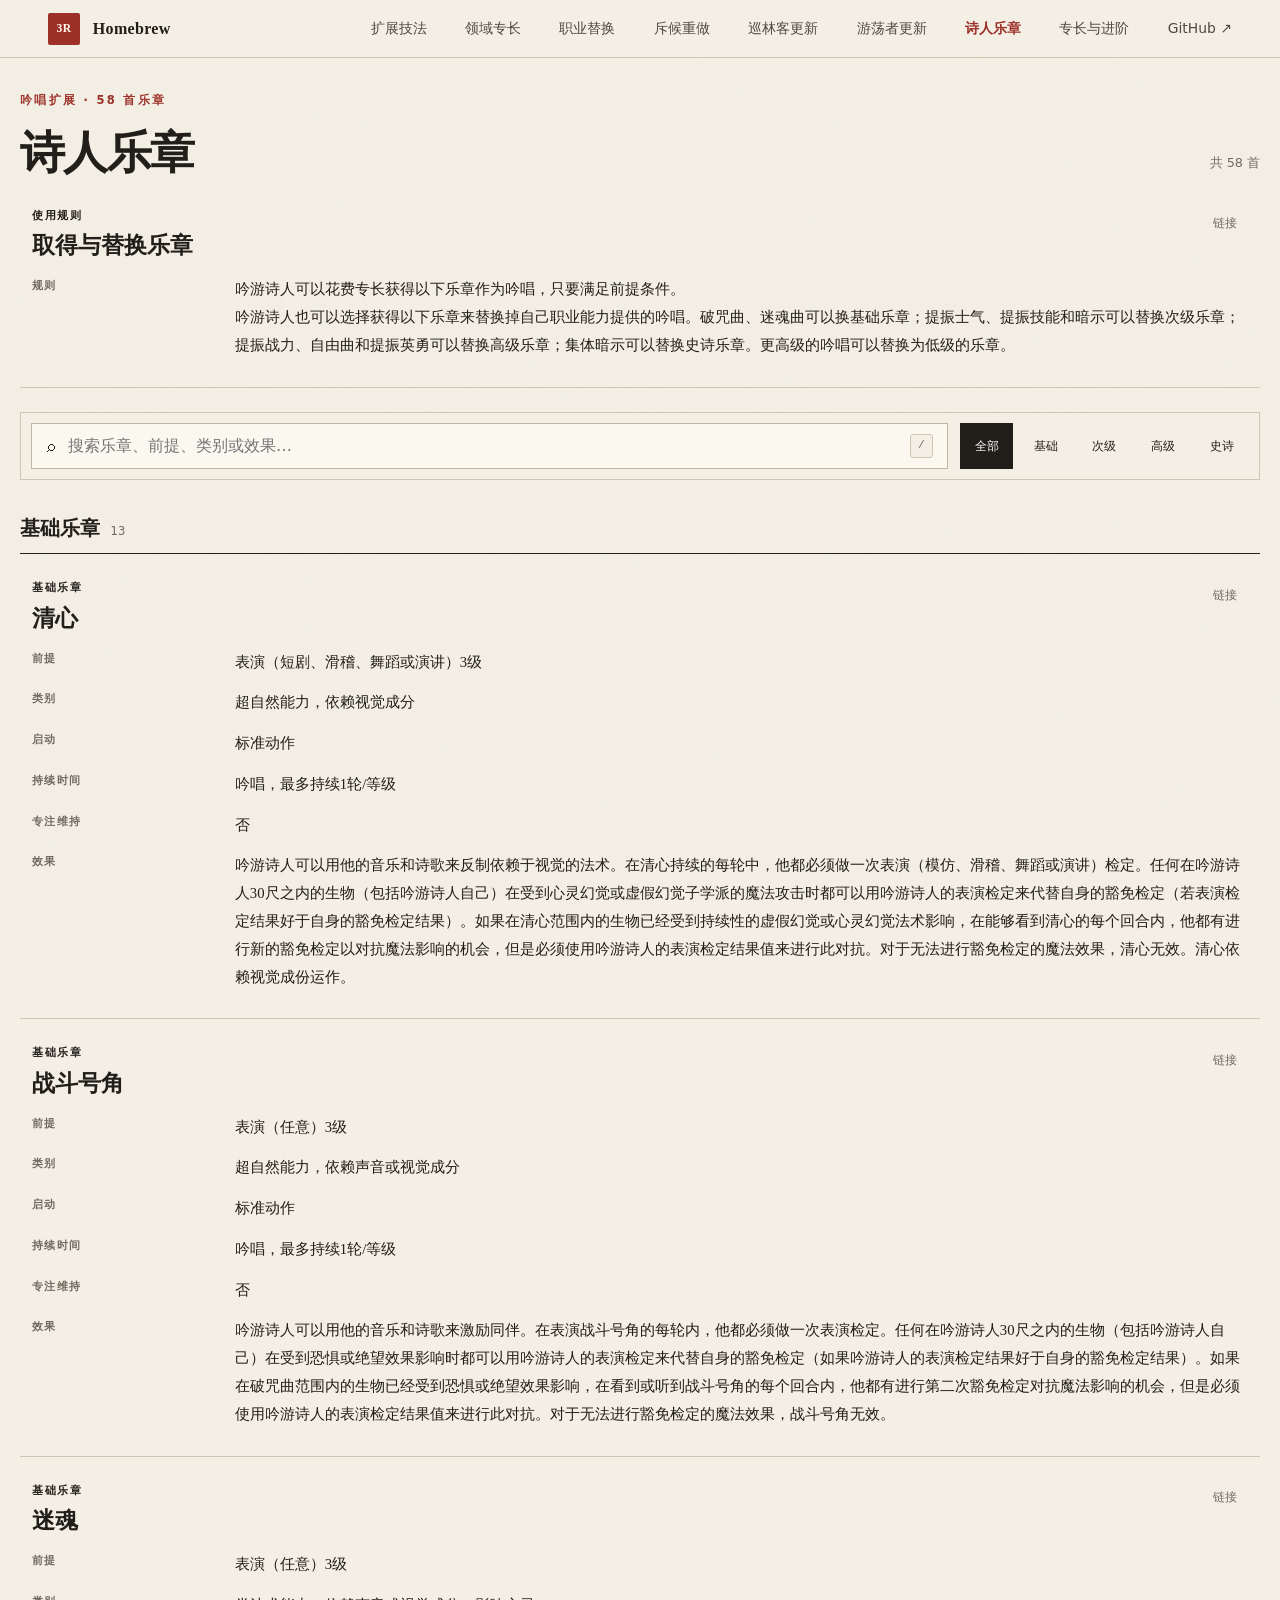
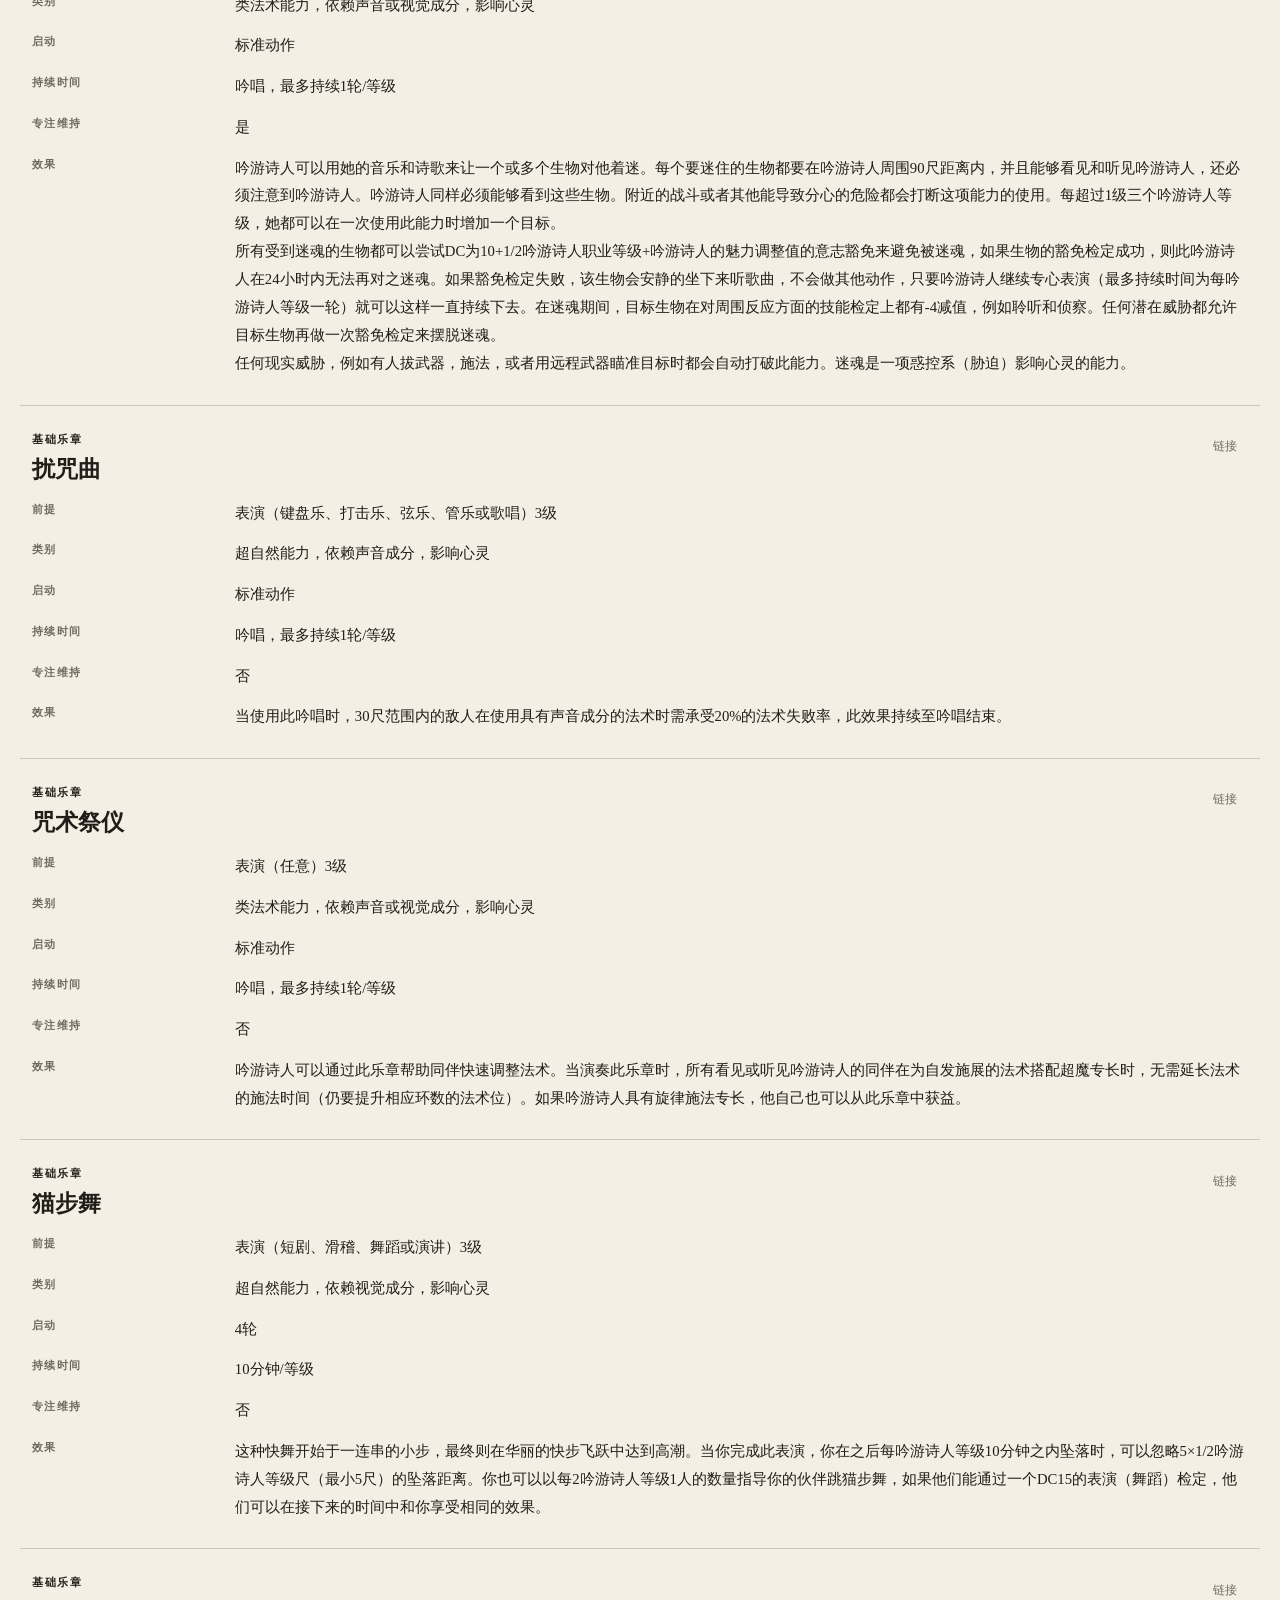
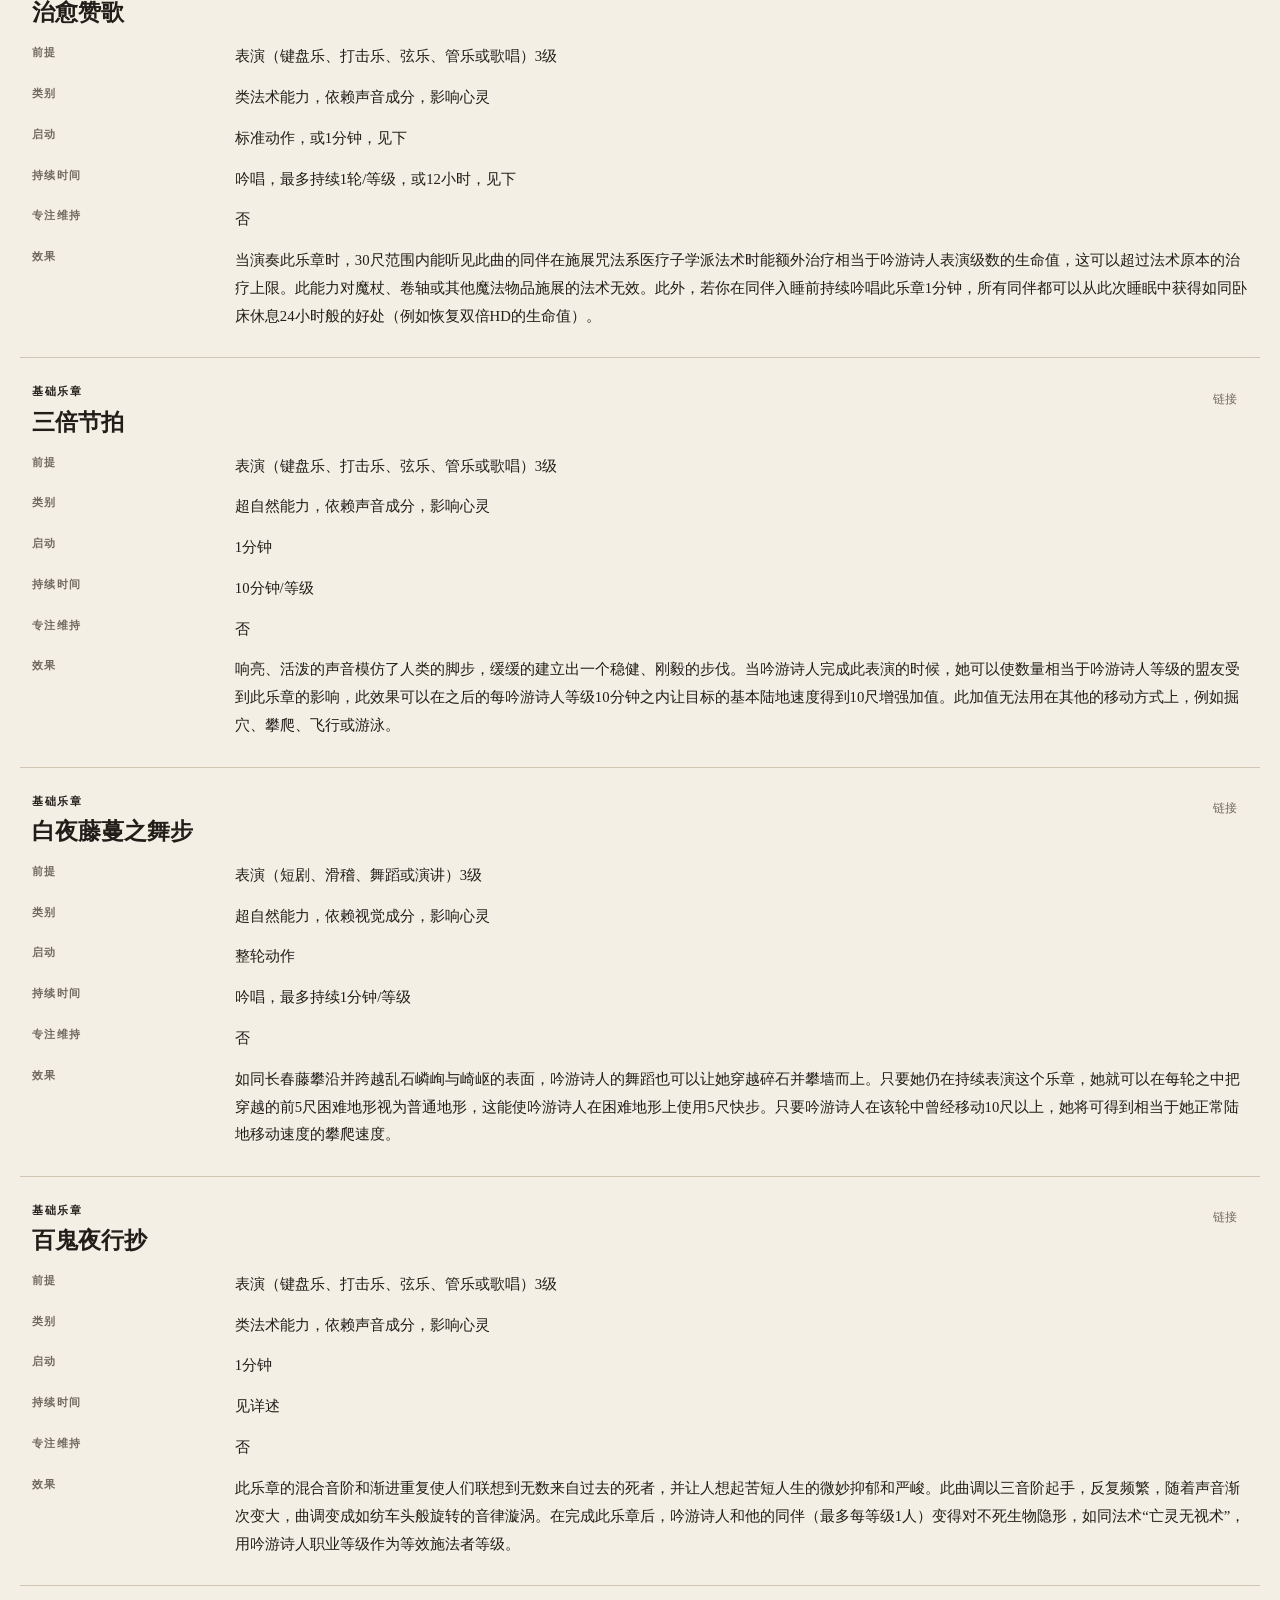
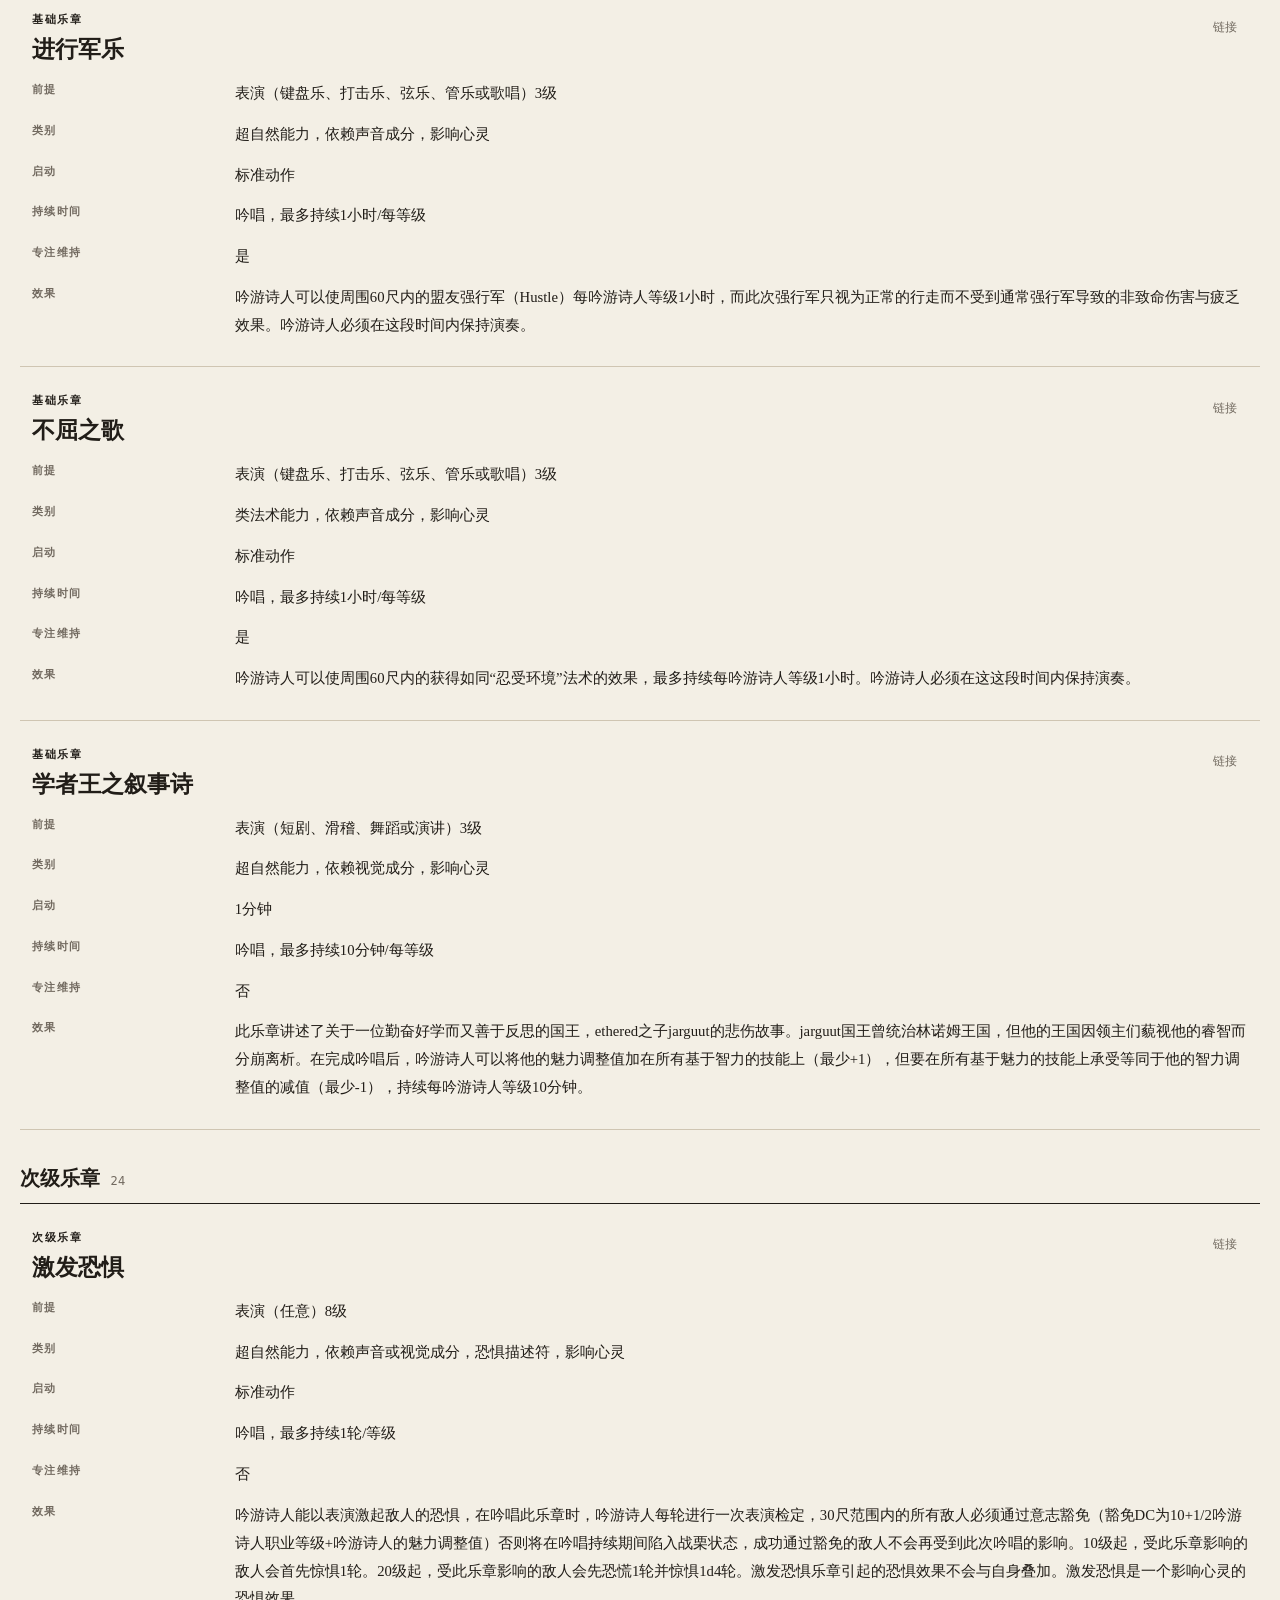
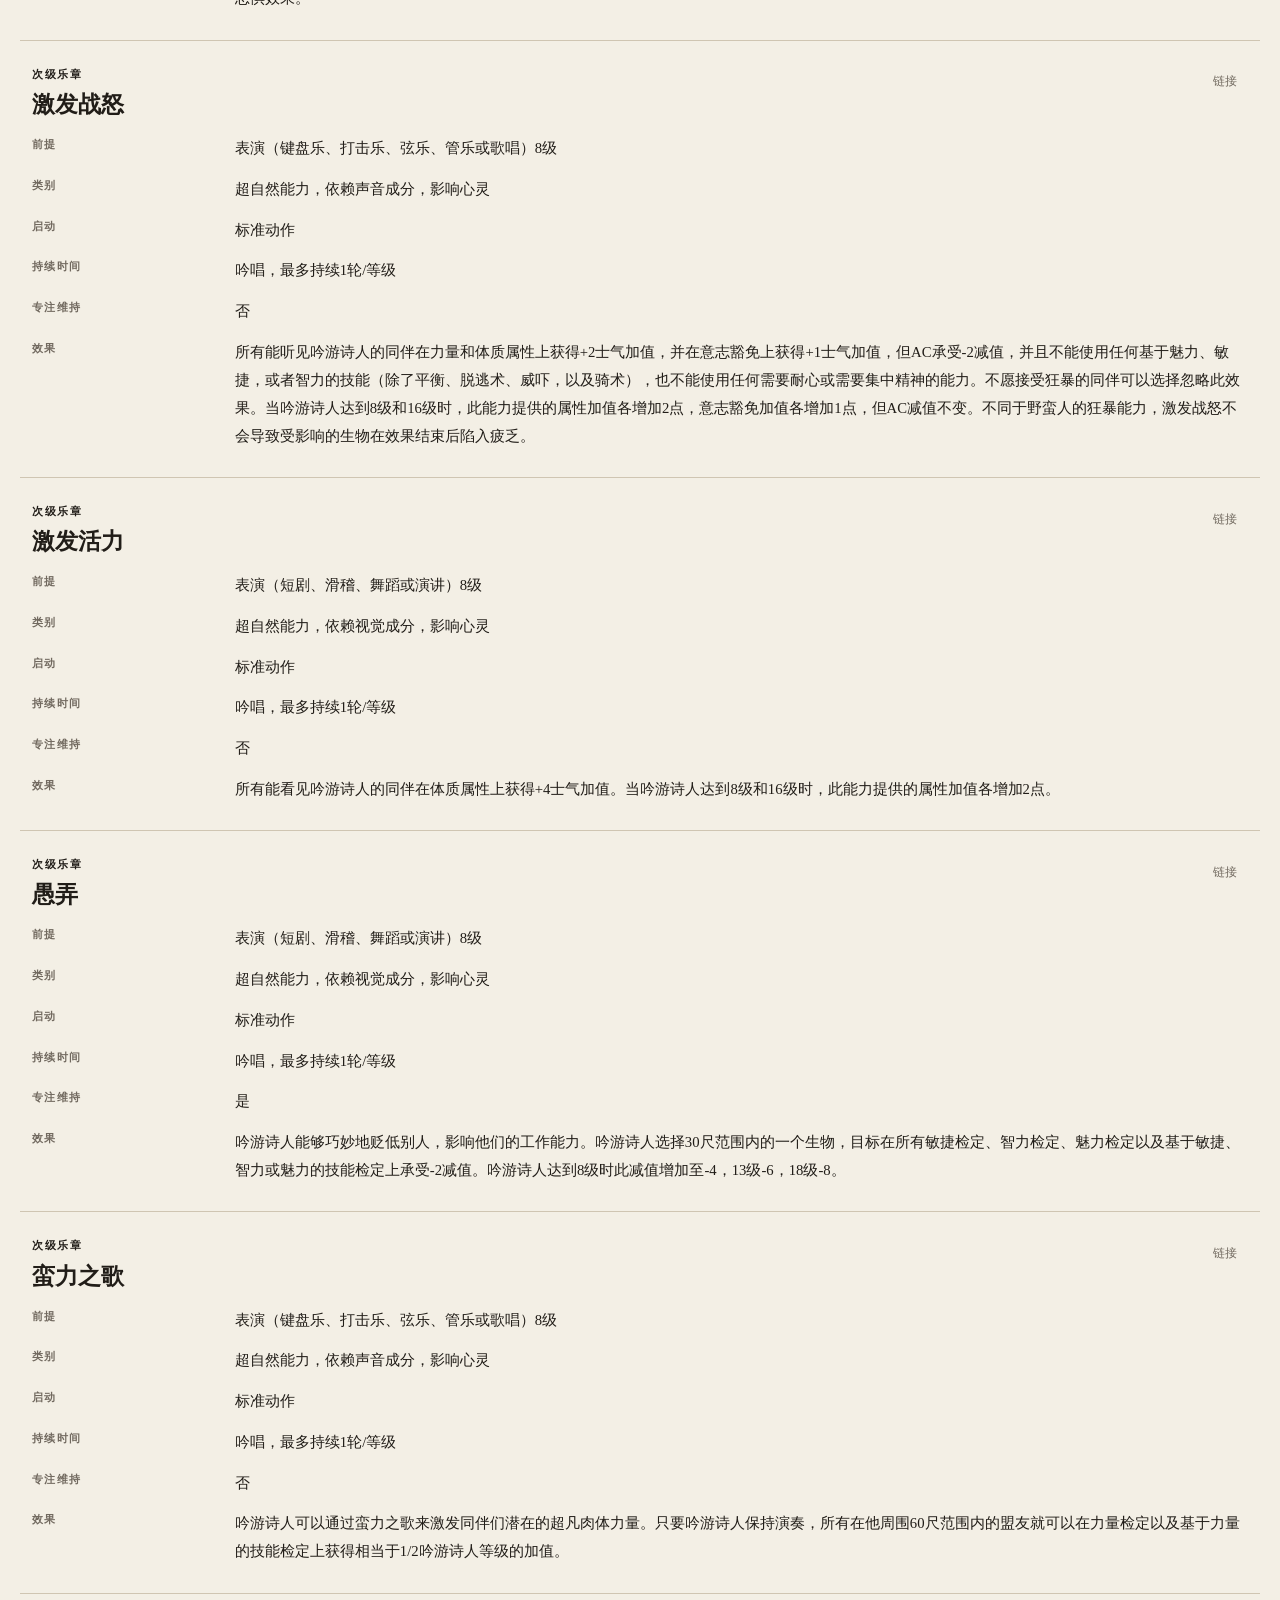
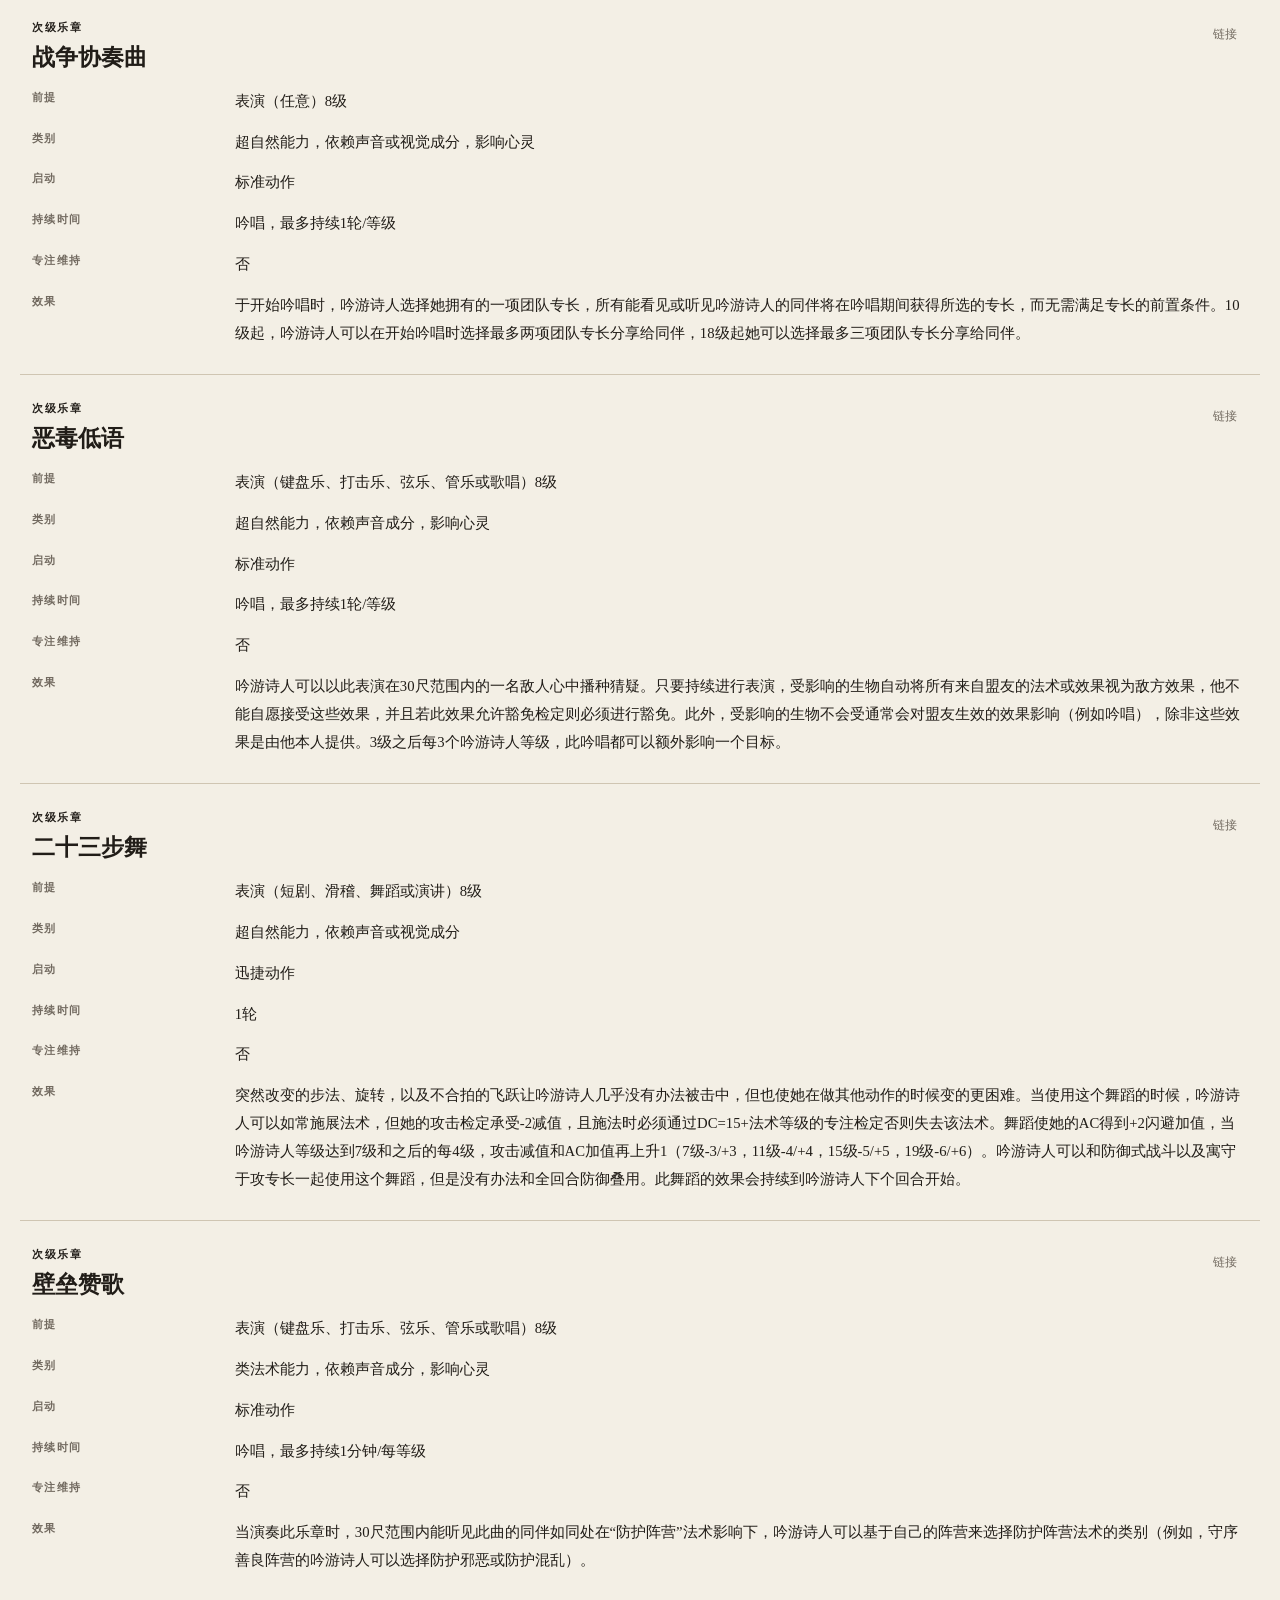
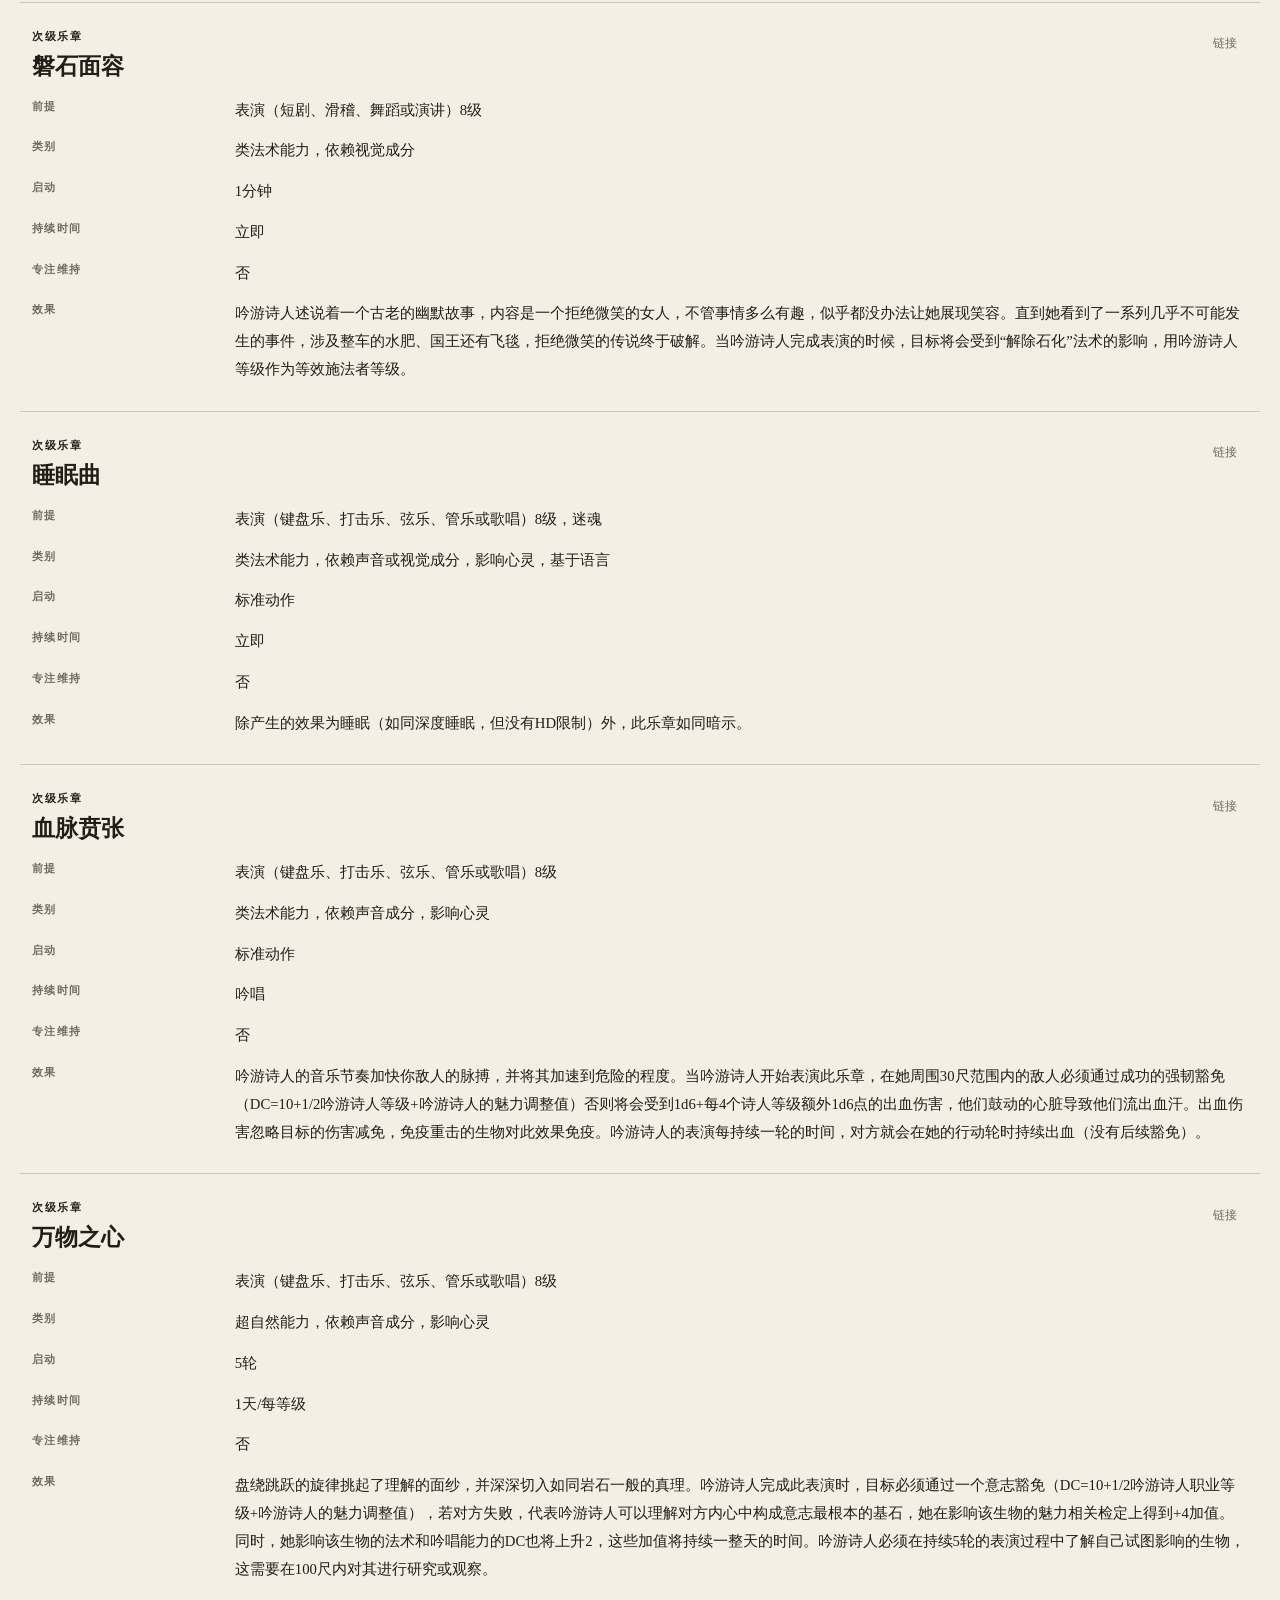
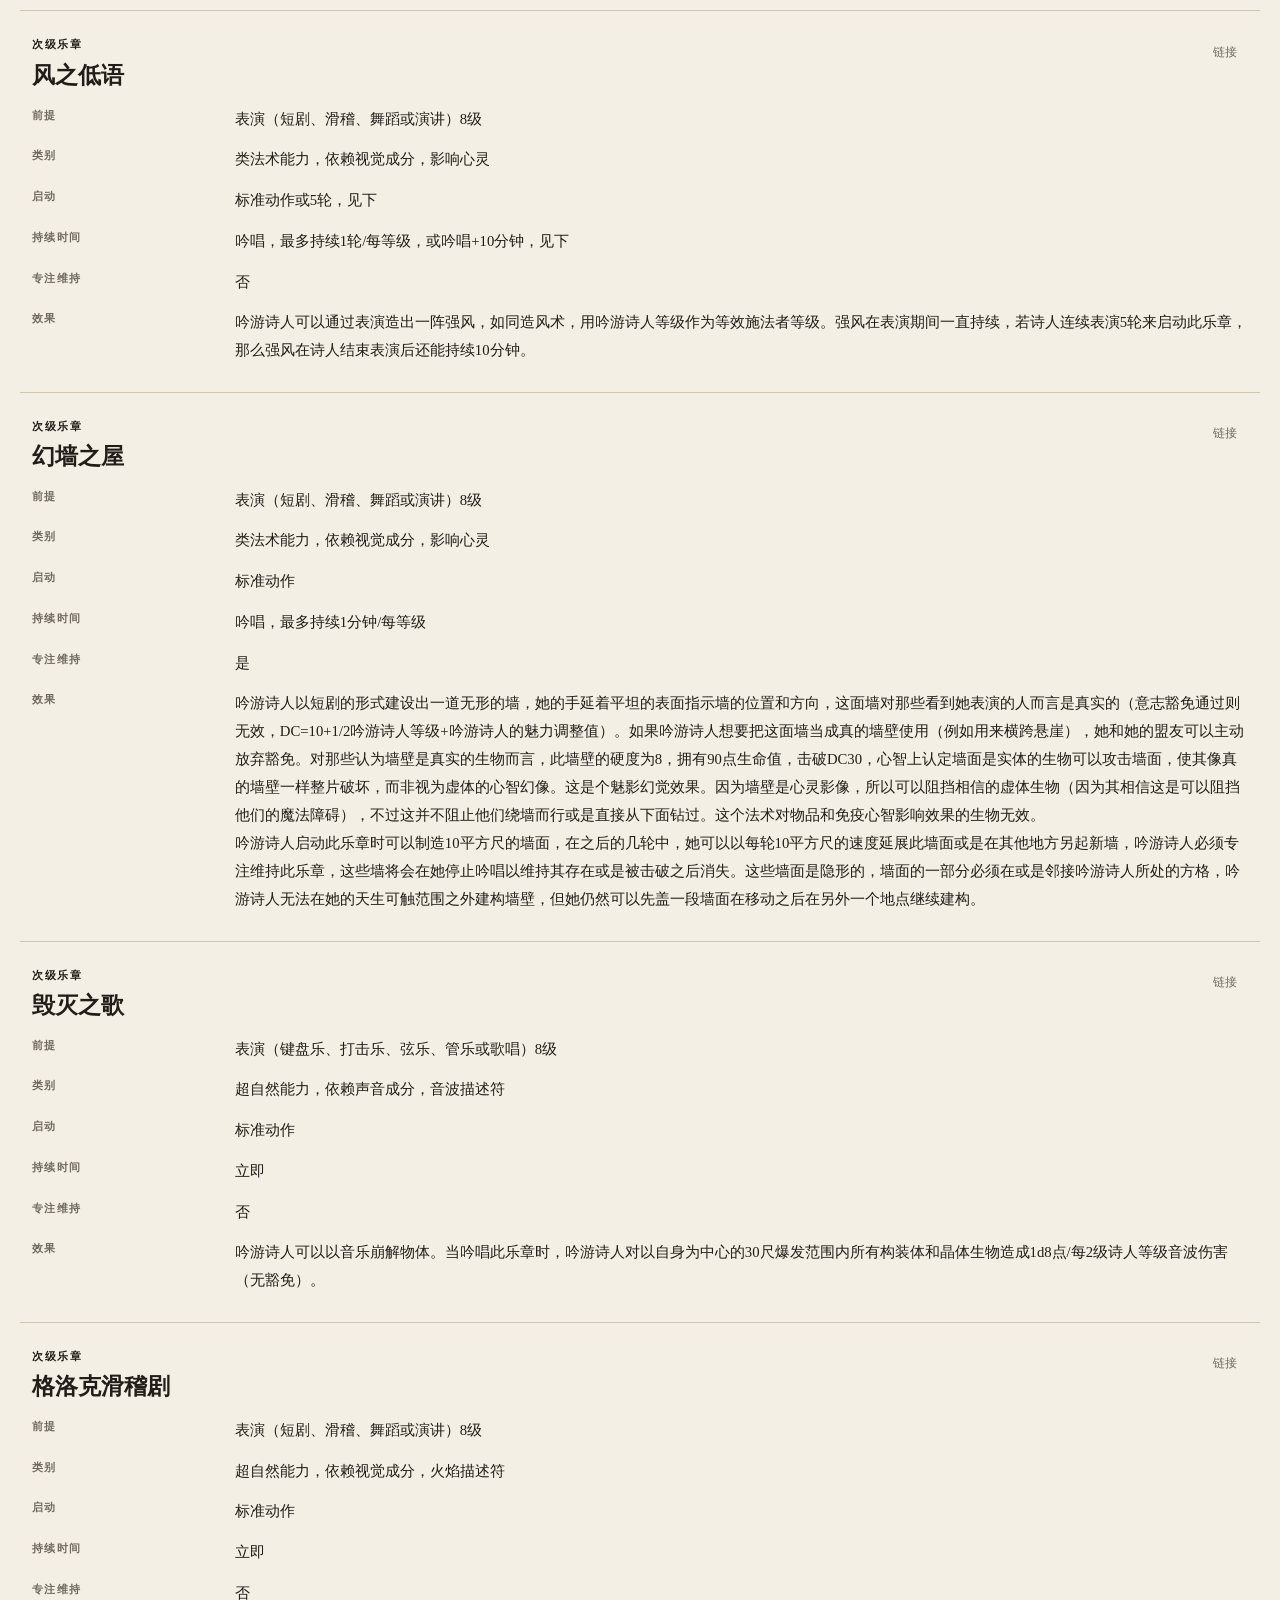
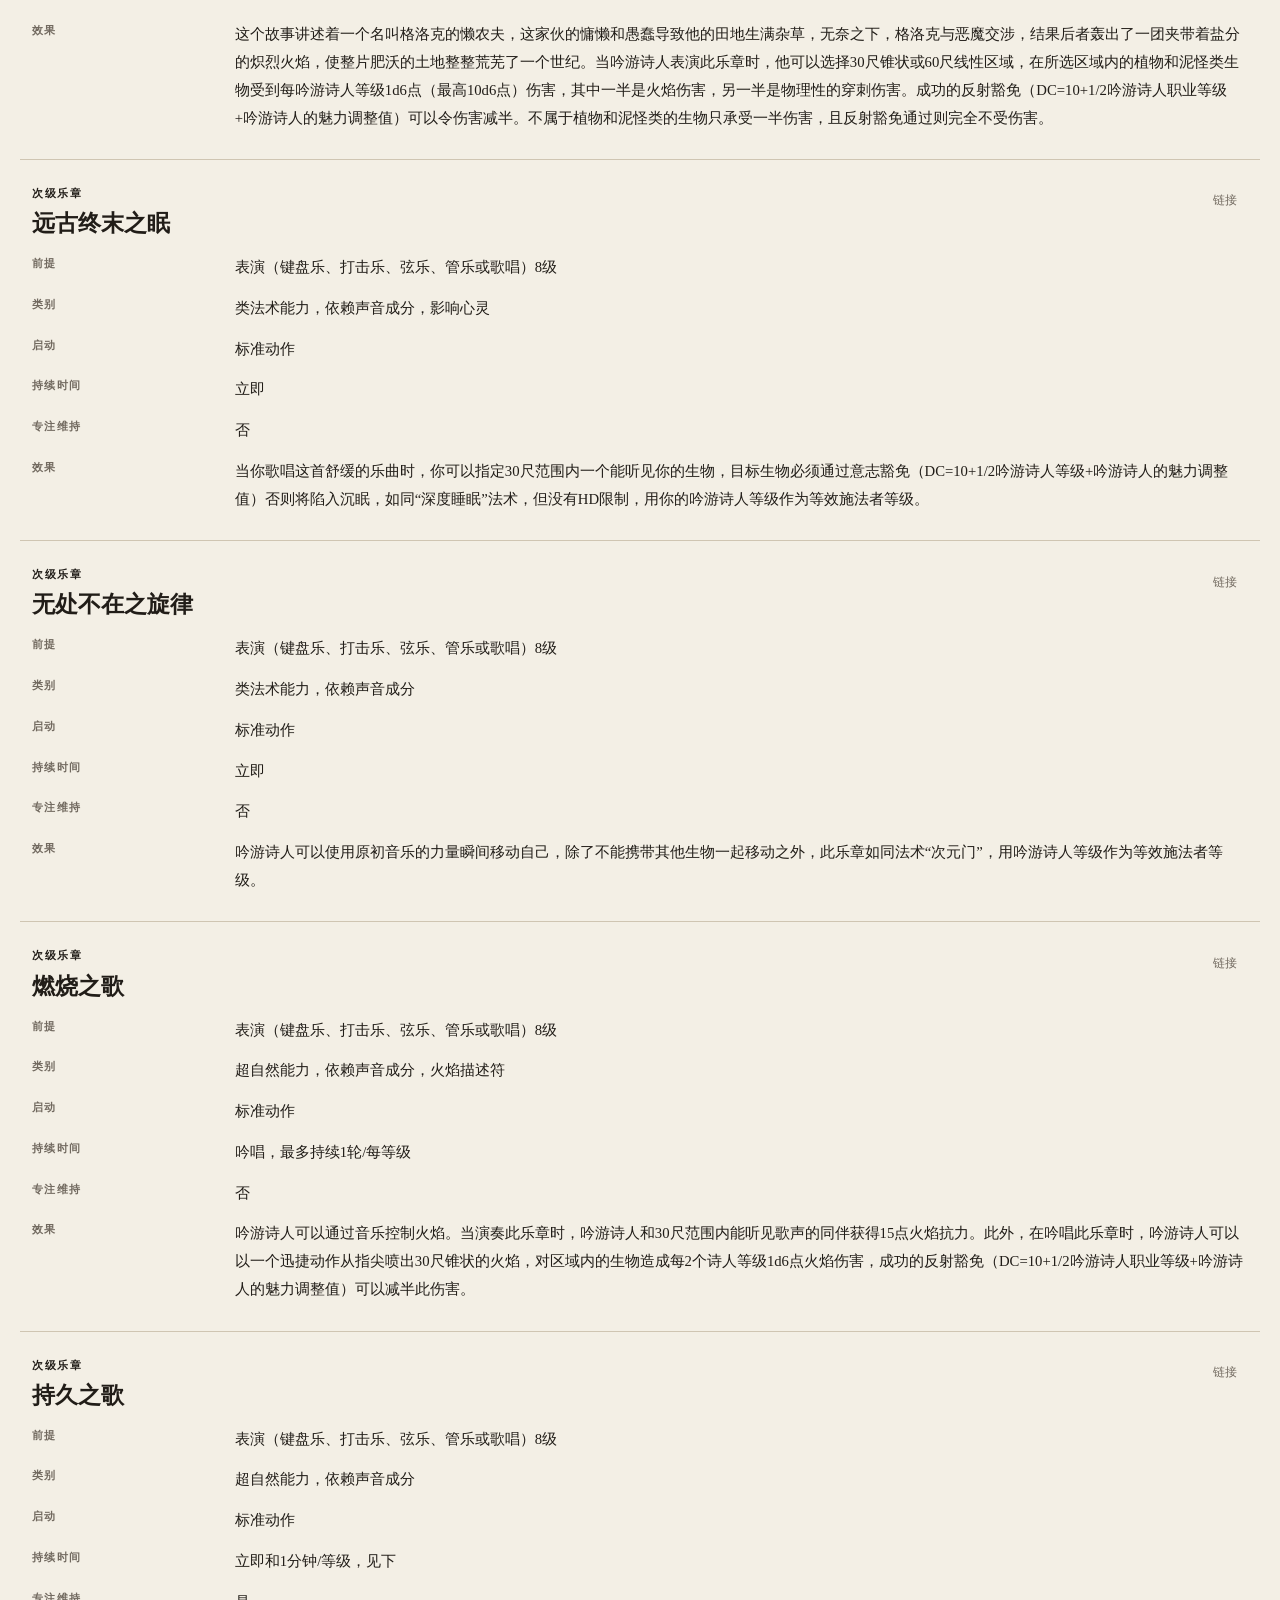
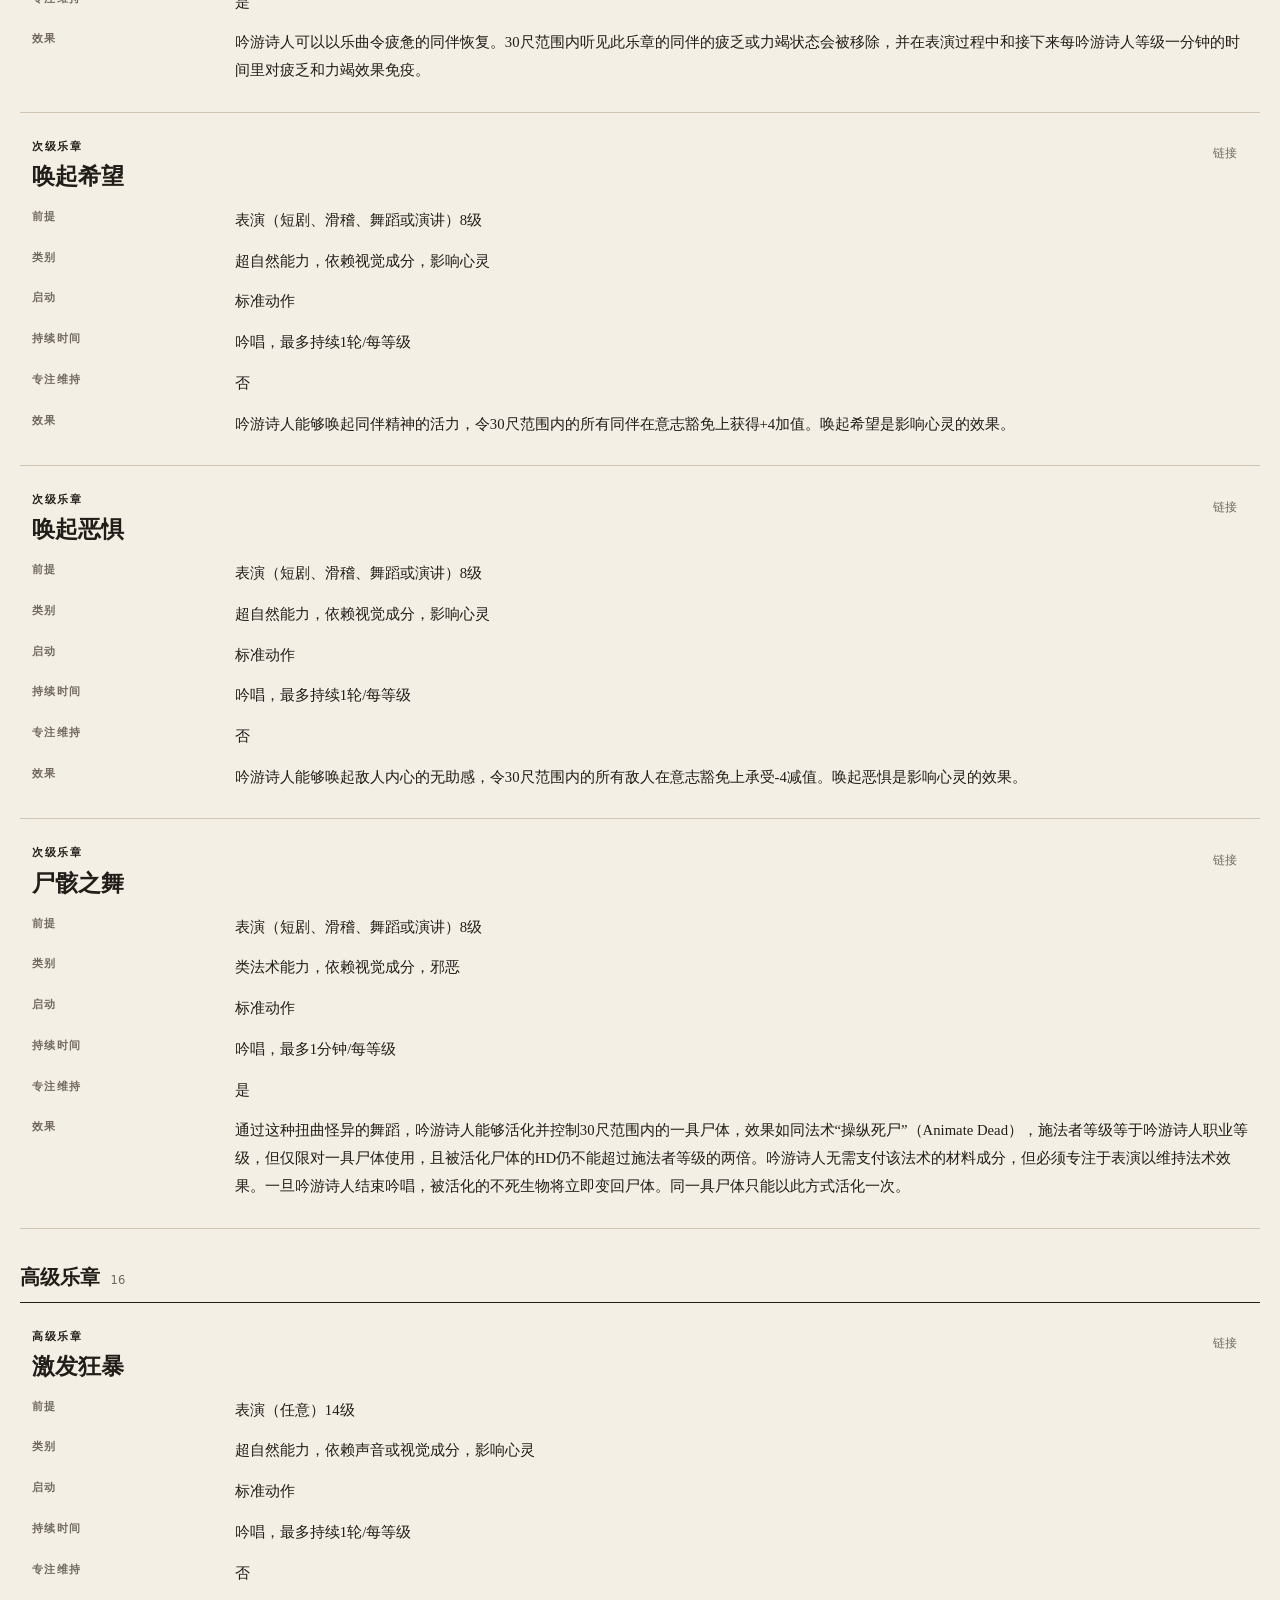
==== commit c786ddc3: "Add feats and prestige class collection" ====
--- a/bard-movements.html
+++ b/bard-movements.html
@@ -18,7 +18,7 @@
   <body>
     <header class="site-header">
       <a class="brand" href="index.html"><span class="brand-mark" aria-hidden="true">3R</span><strong>Homebrew</strong></a>
-      <nav aria-label="主导航"><a href="index.html">扩展技法</a><a href="domain-feats.html">领域专长</a><a href="cleric-variants.html">职业替换</a><a href="scout-rework.html">斥候重做</a><a href="ranger-update.html">巡林客更新</a><a href="rogue-update.html">游荡者更新</a><a href="bard-movements.html" aria-current="page">诗人乐章</a><a href="https://github.com/TraFifholz/3r-homebrew" target="_blank" rel="noreferrer">GitHub ↗</a></nav>
+      <nav aria-label="主导航"><a href="index.html">扩展技法</a><a href="domain-feats.html">领域专长</a><a href="cleric-variants.html">职业替换</a><a href="scout-rework.html">斥候重做</a><a href="ranger-update.html">巡林客更新</a><a href="rogue-update.html">游荡者更新</a><a href="bard-movements.html" aria-current="page">诗人乐章</a><a href="feats-prestige.html">专长与进阶</a><a href="https://github.com/TraFifholz/3r-homebrew" target="_blank" rel="noreferrer">GitHub ↗</a></nav>
     </header>
     <main>
       <section class="library section-shell ranger-library" id="library" aria-labelledby="library-title">
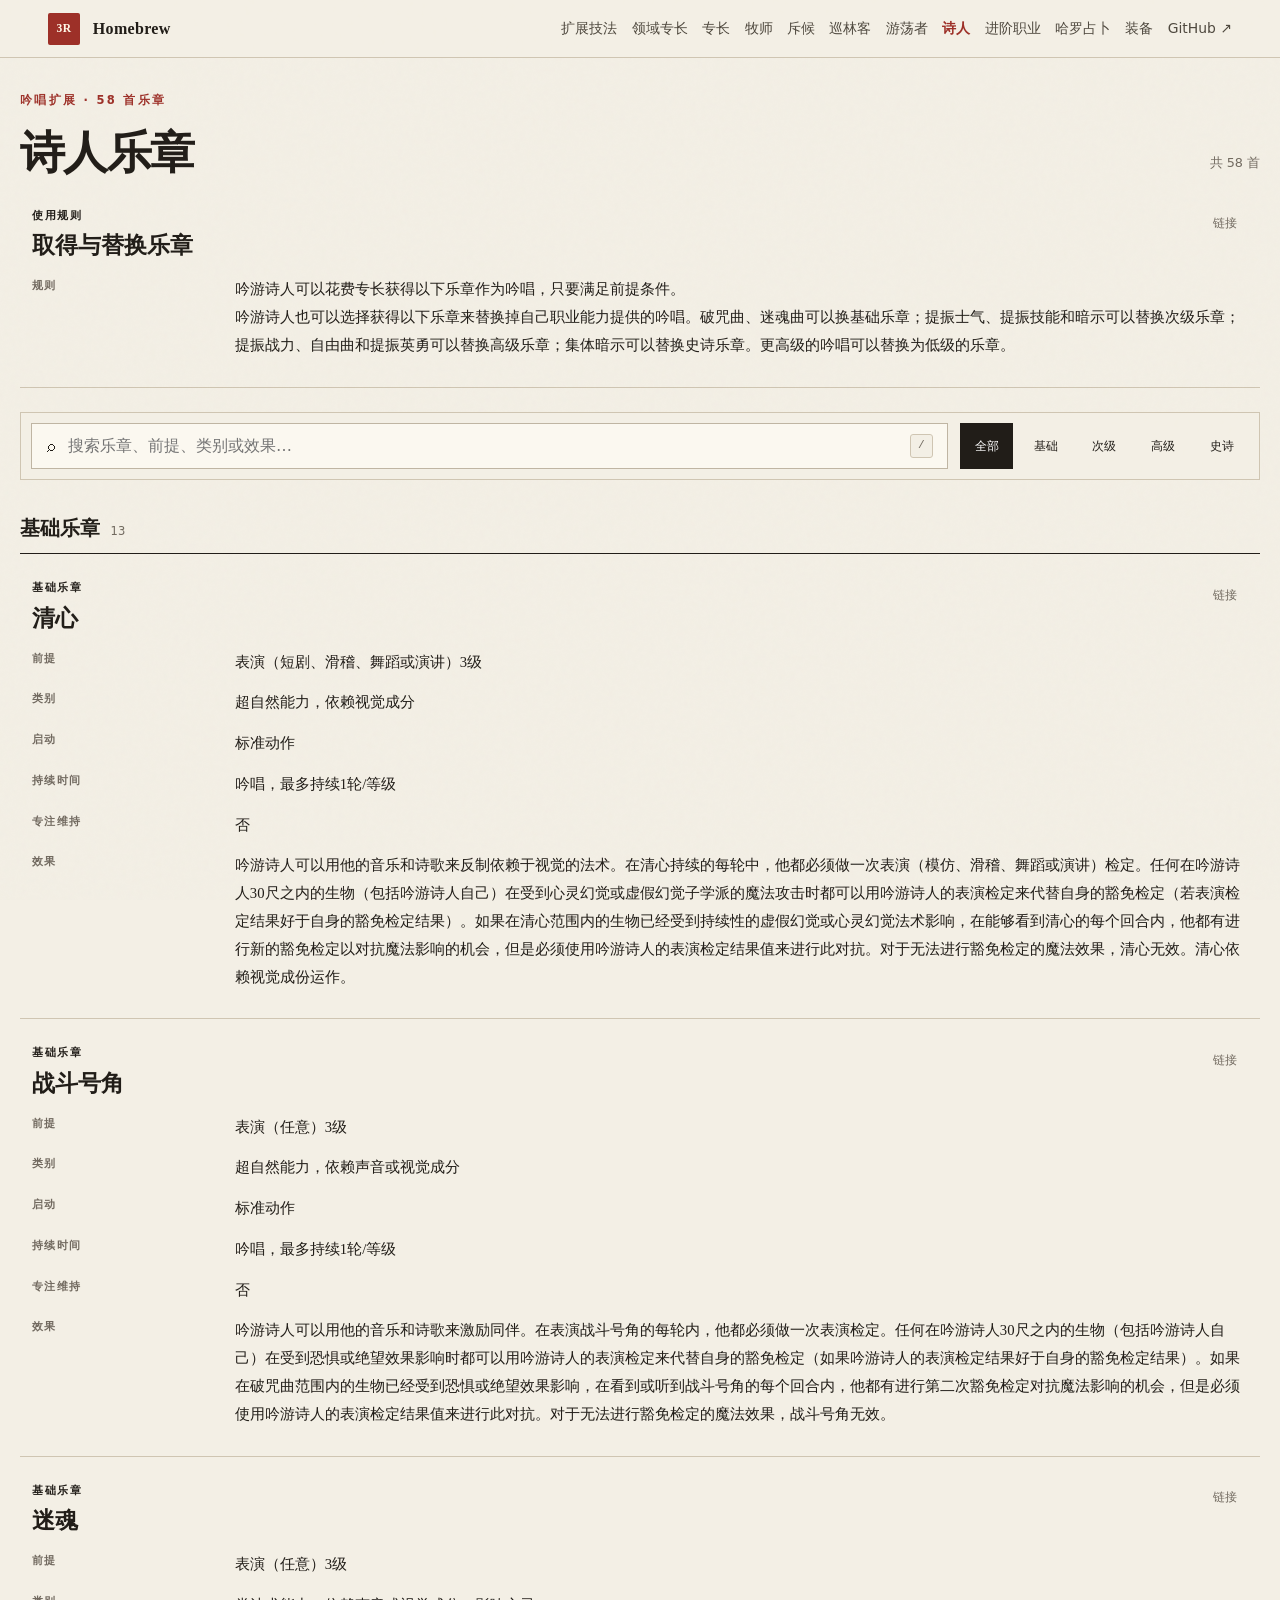
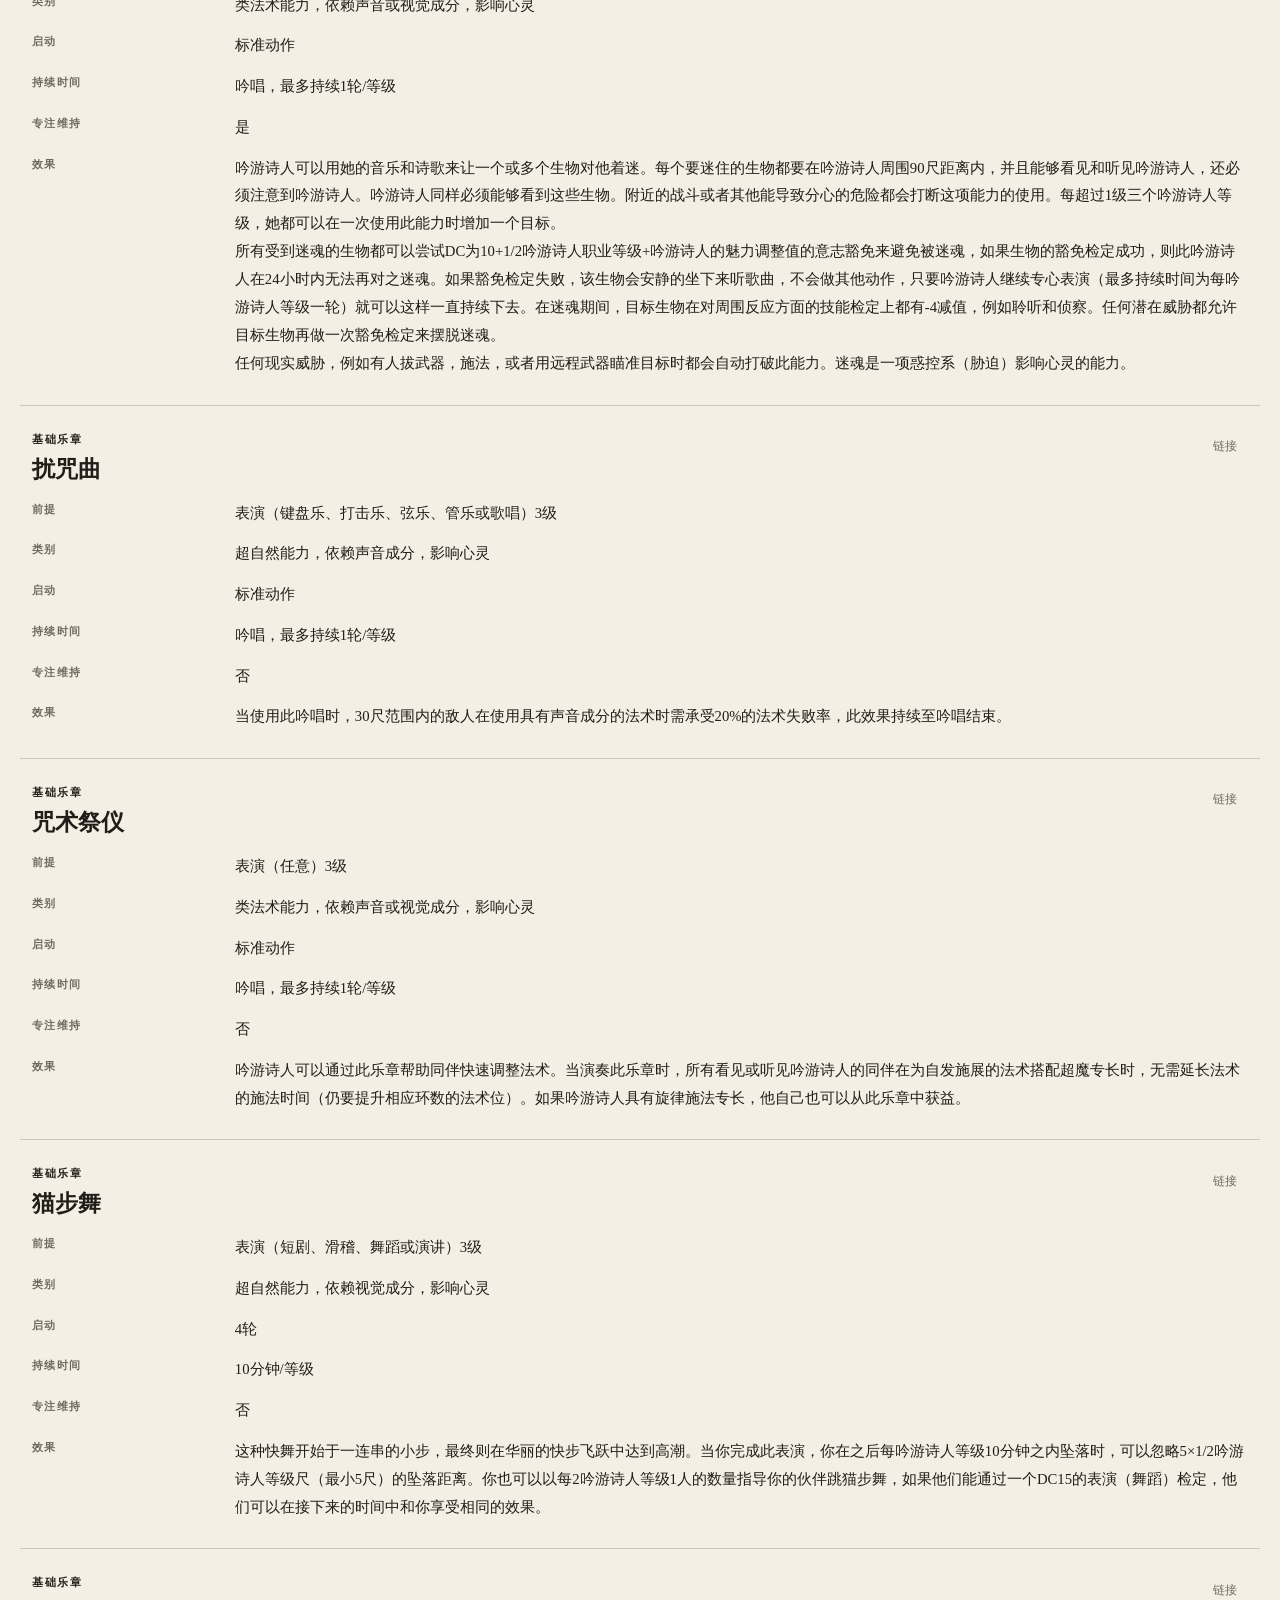
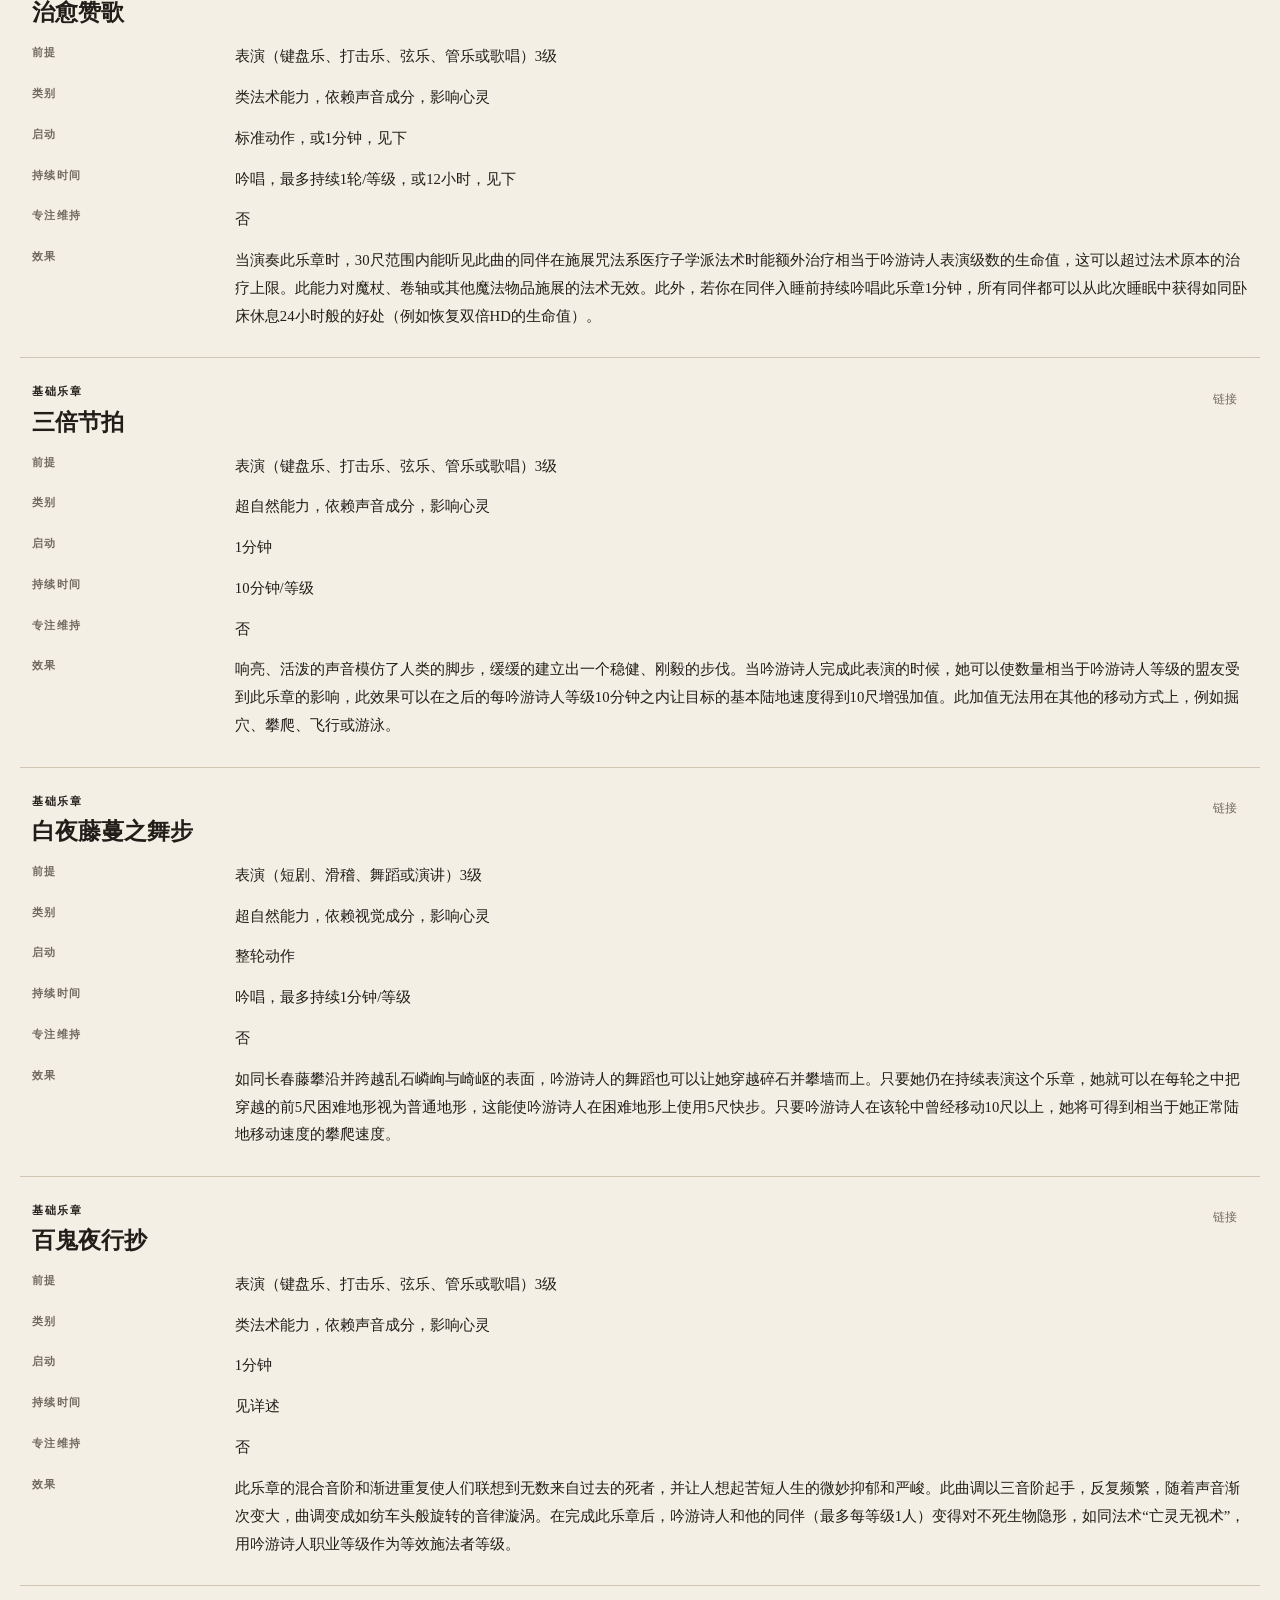
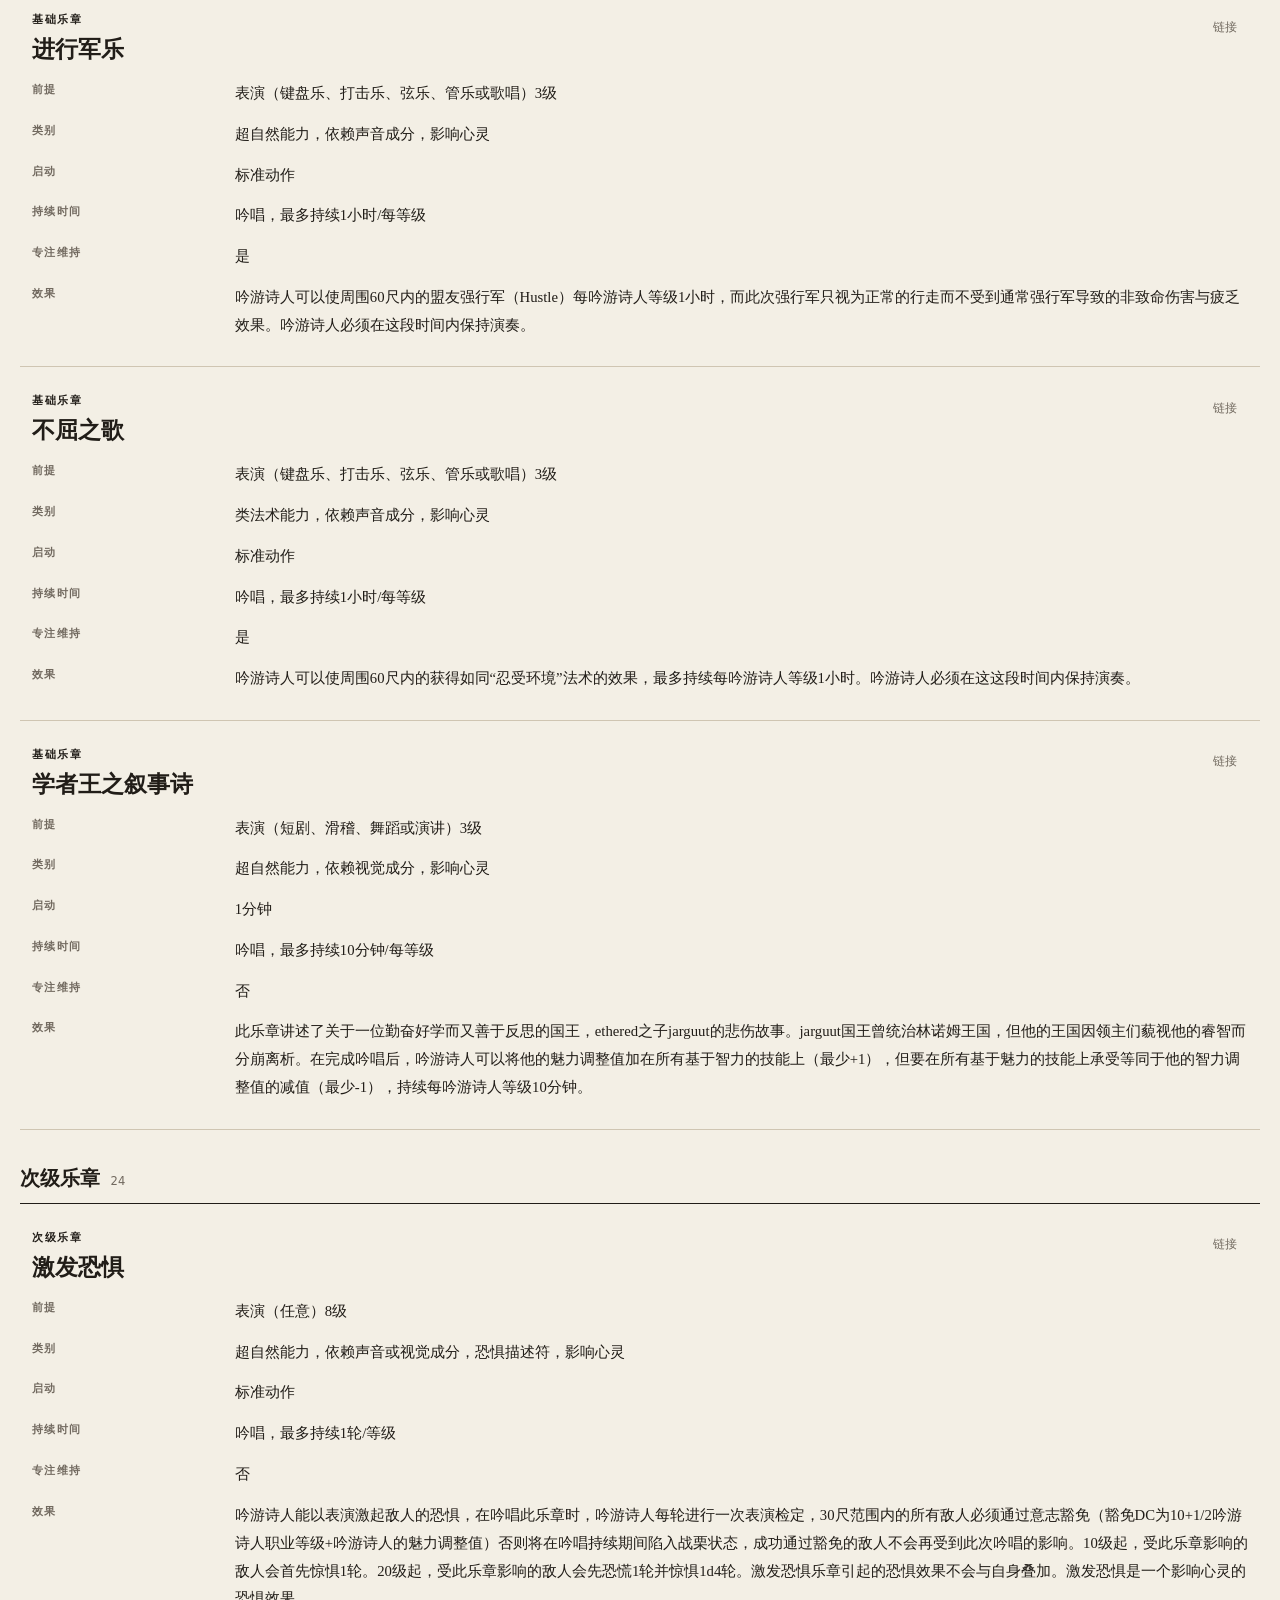
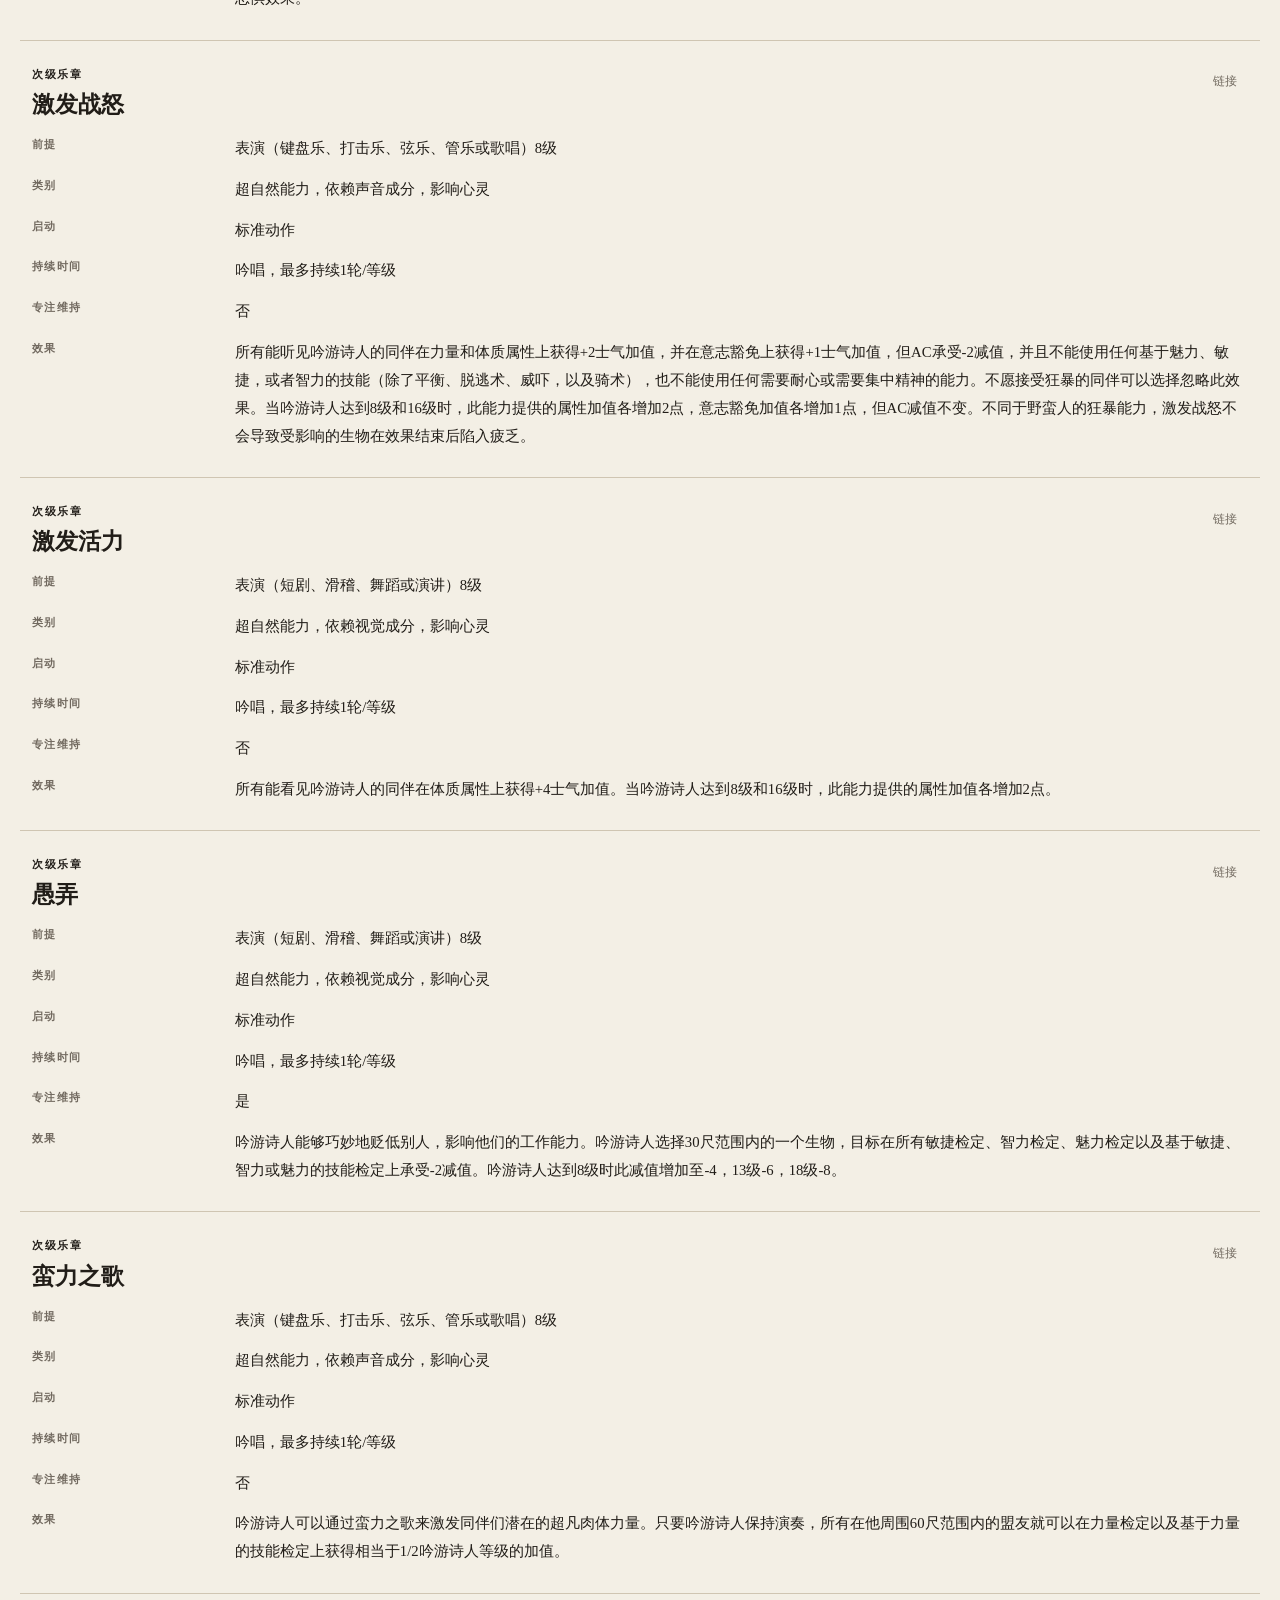
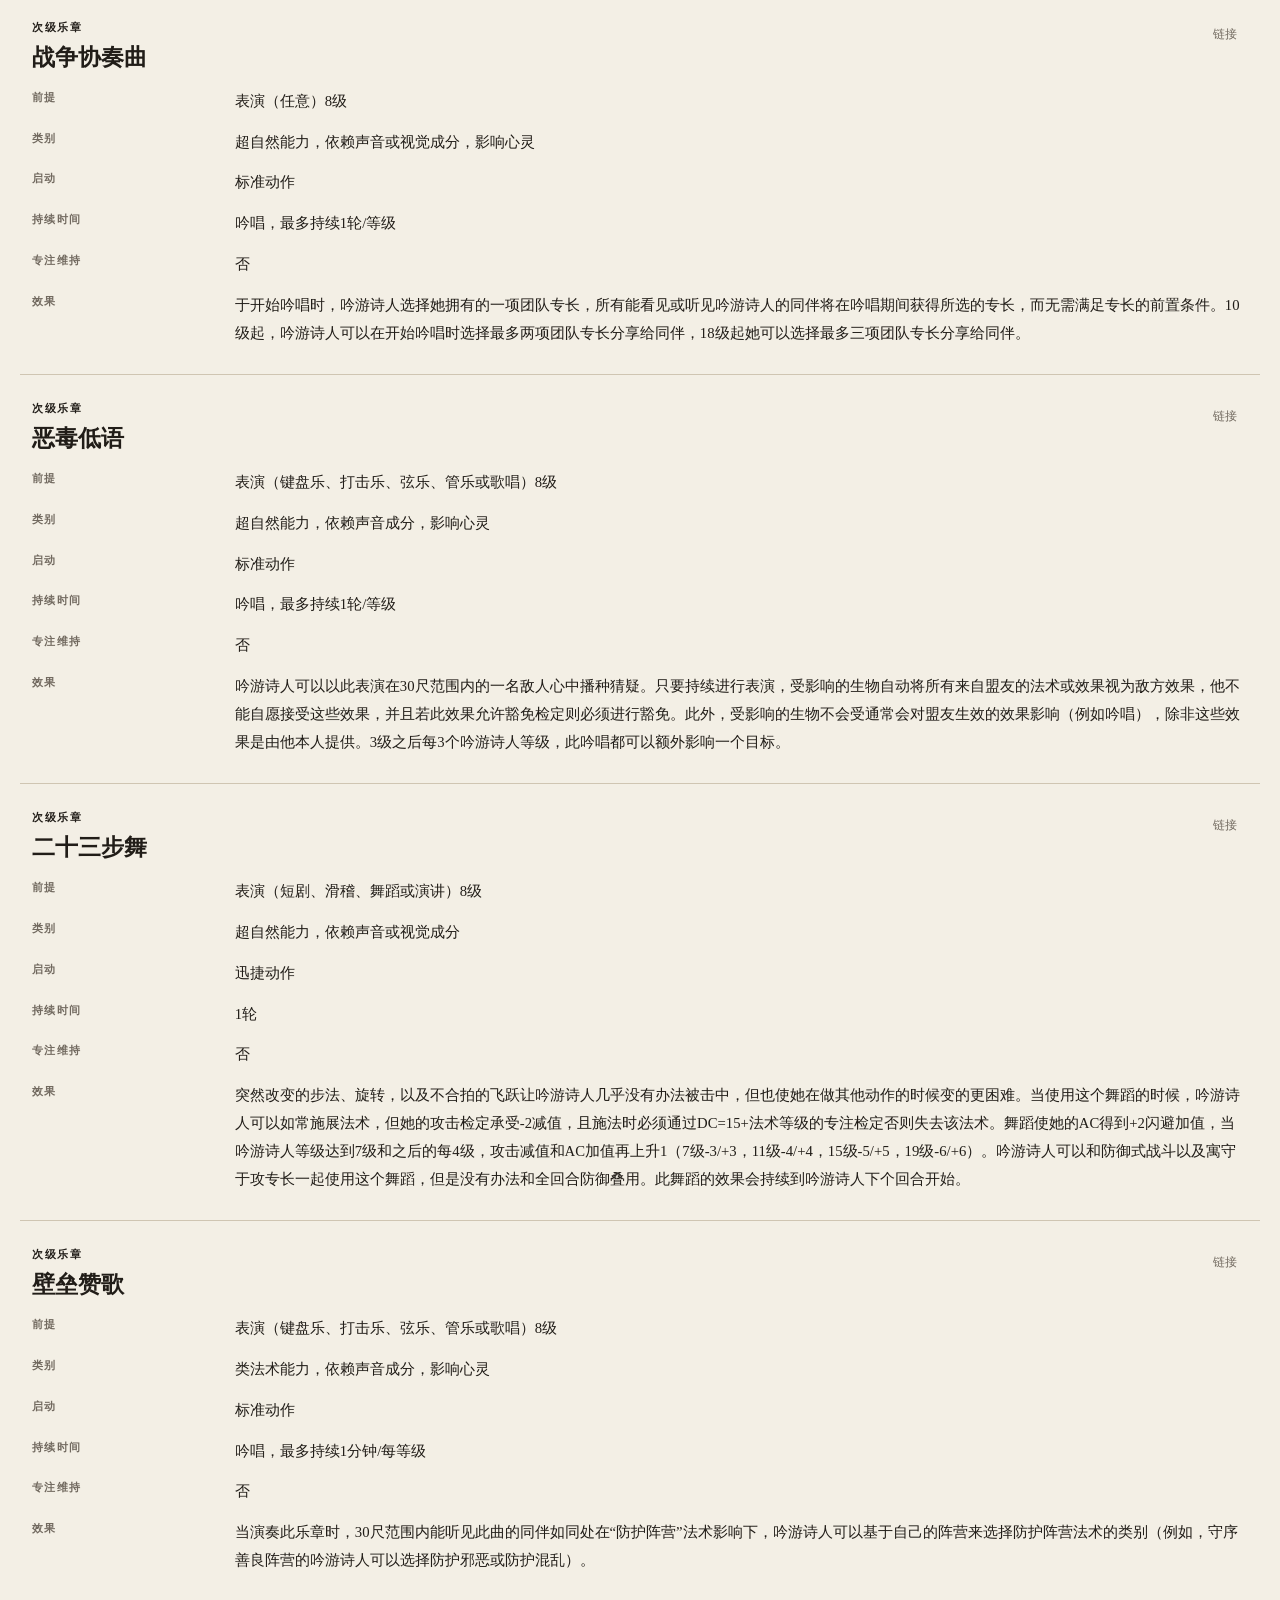
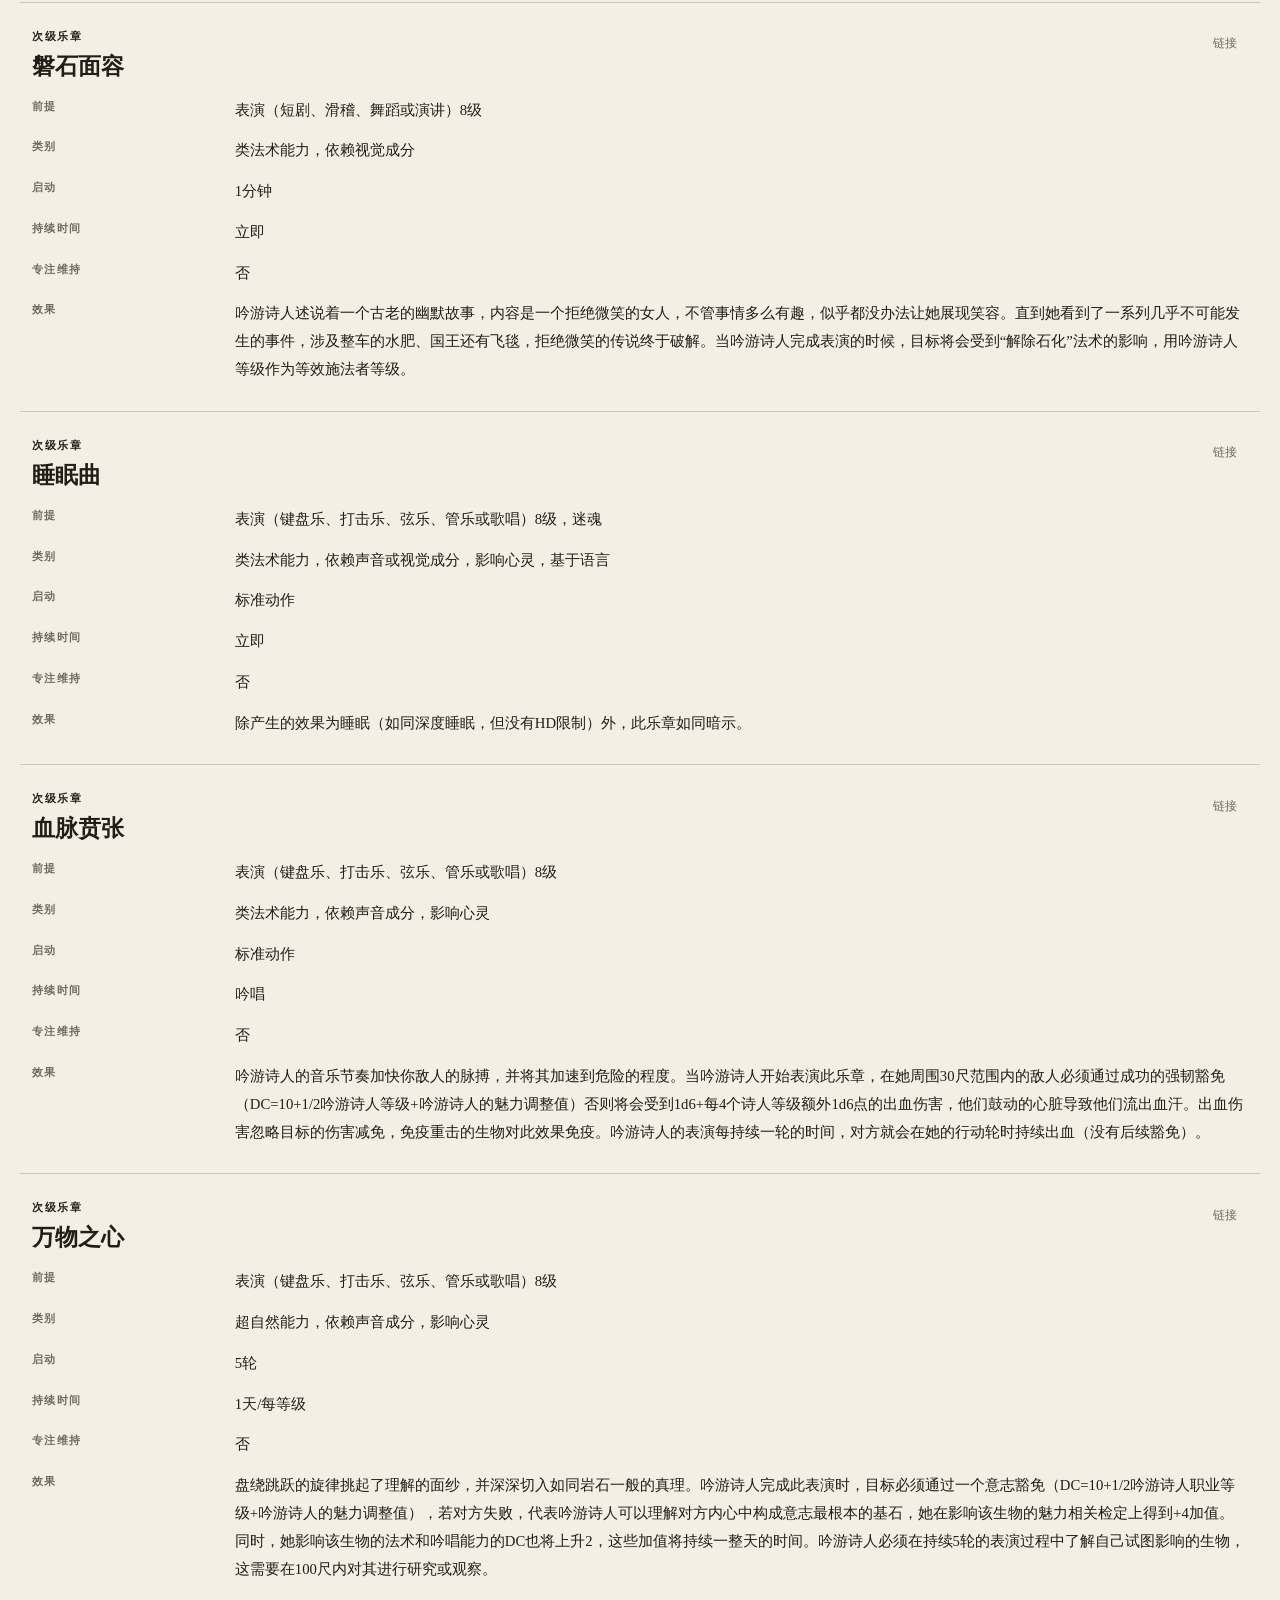
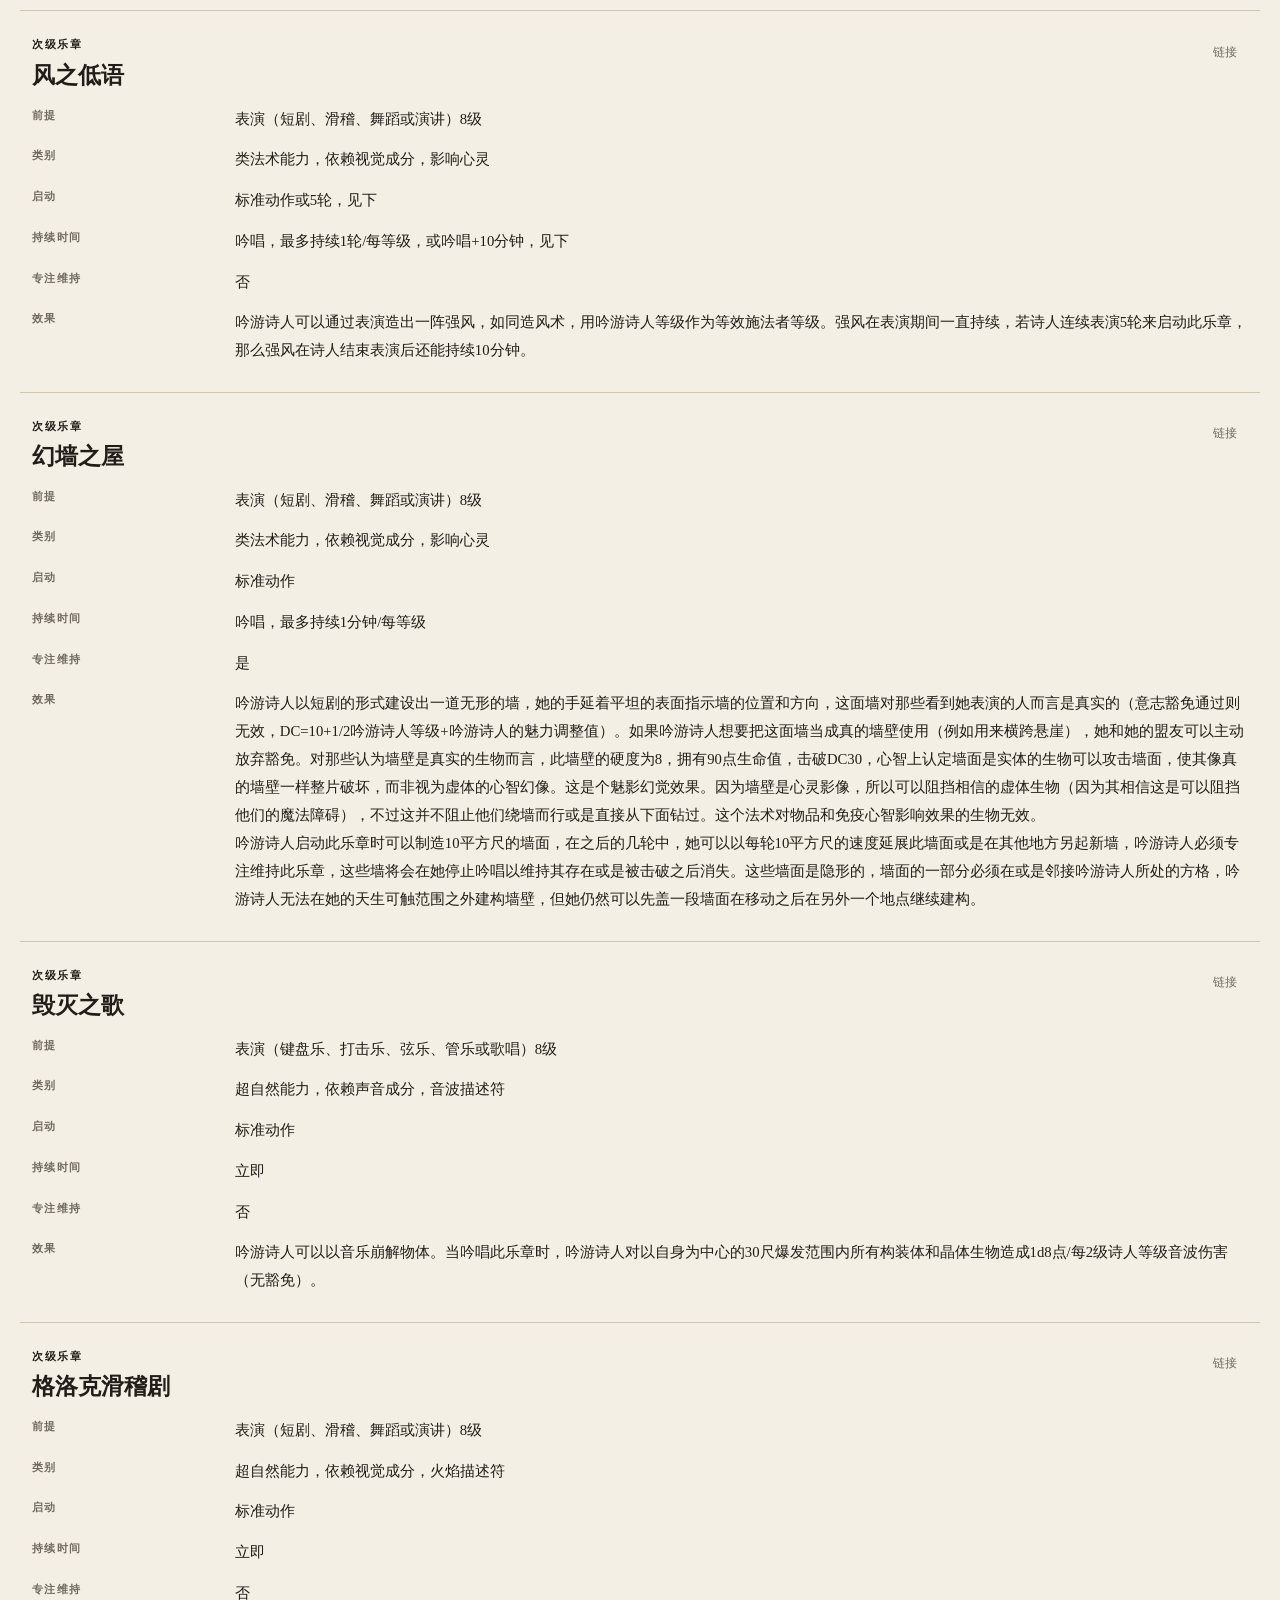
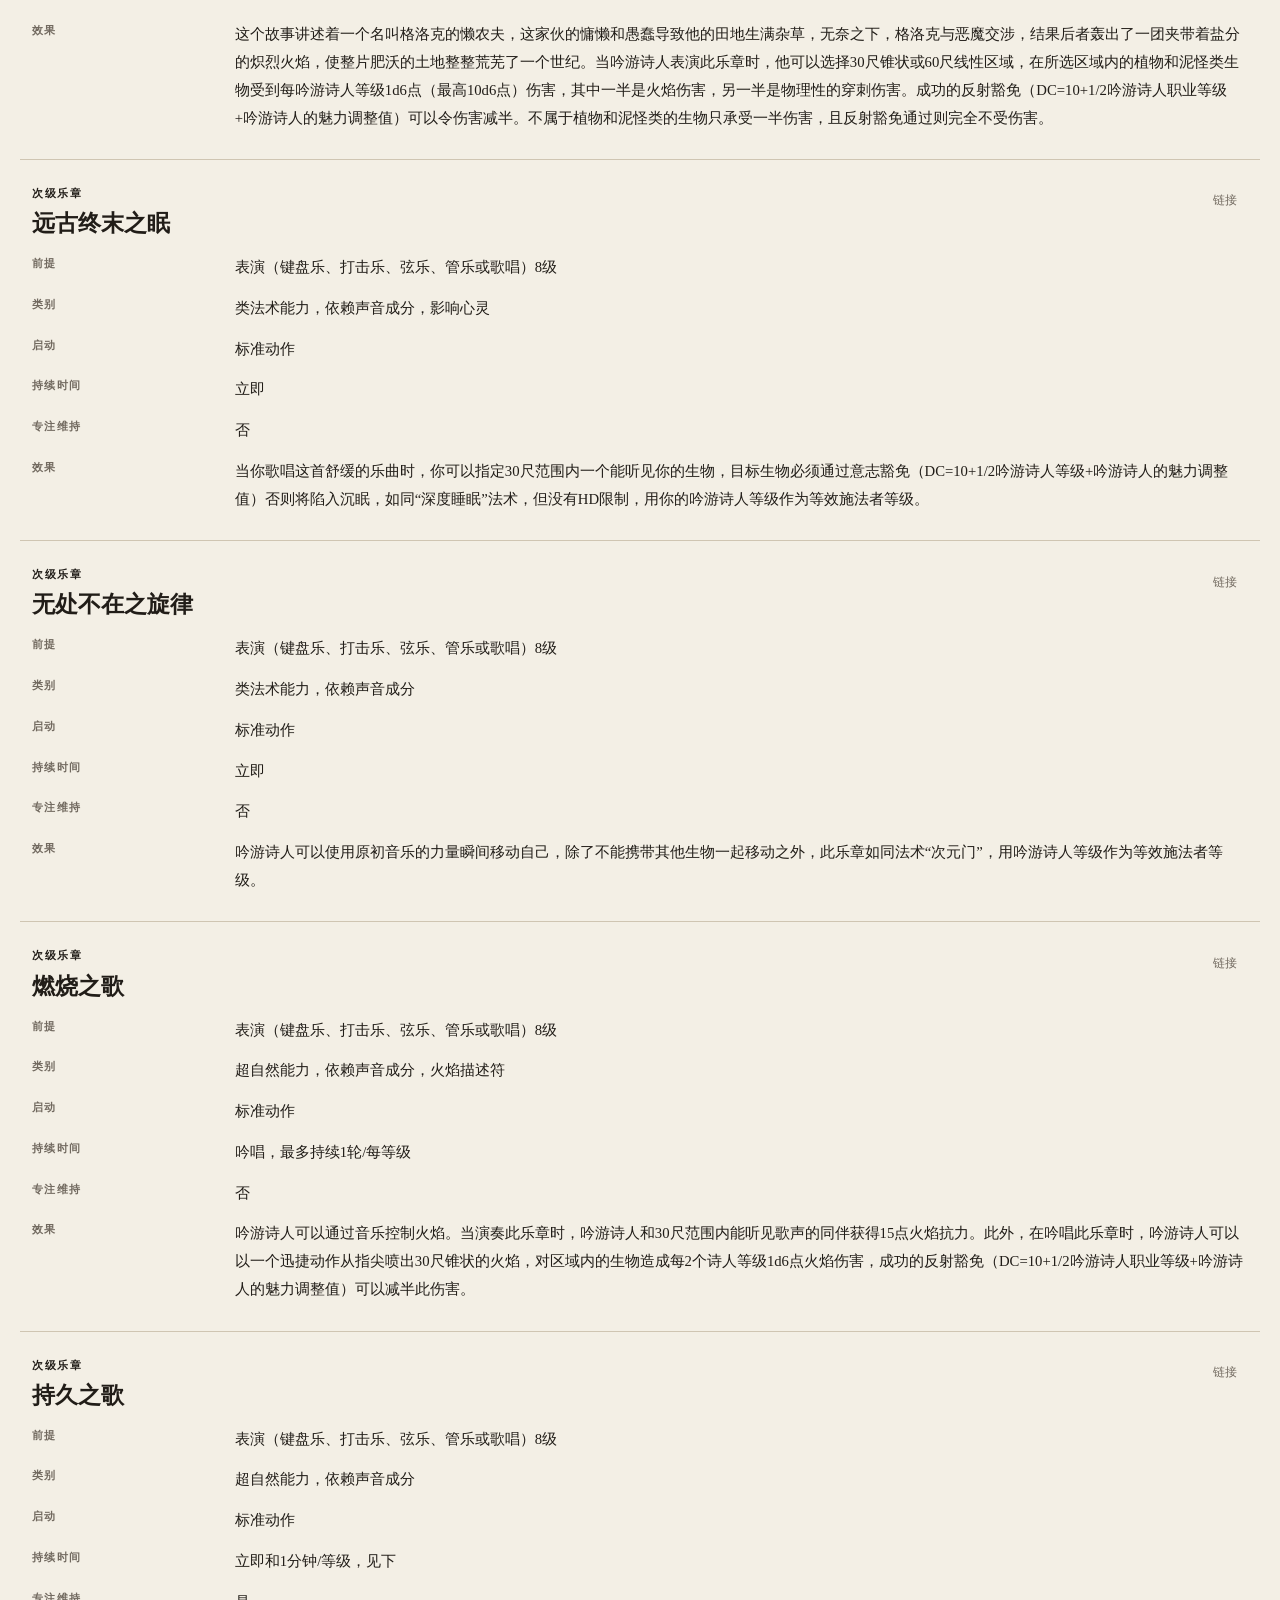
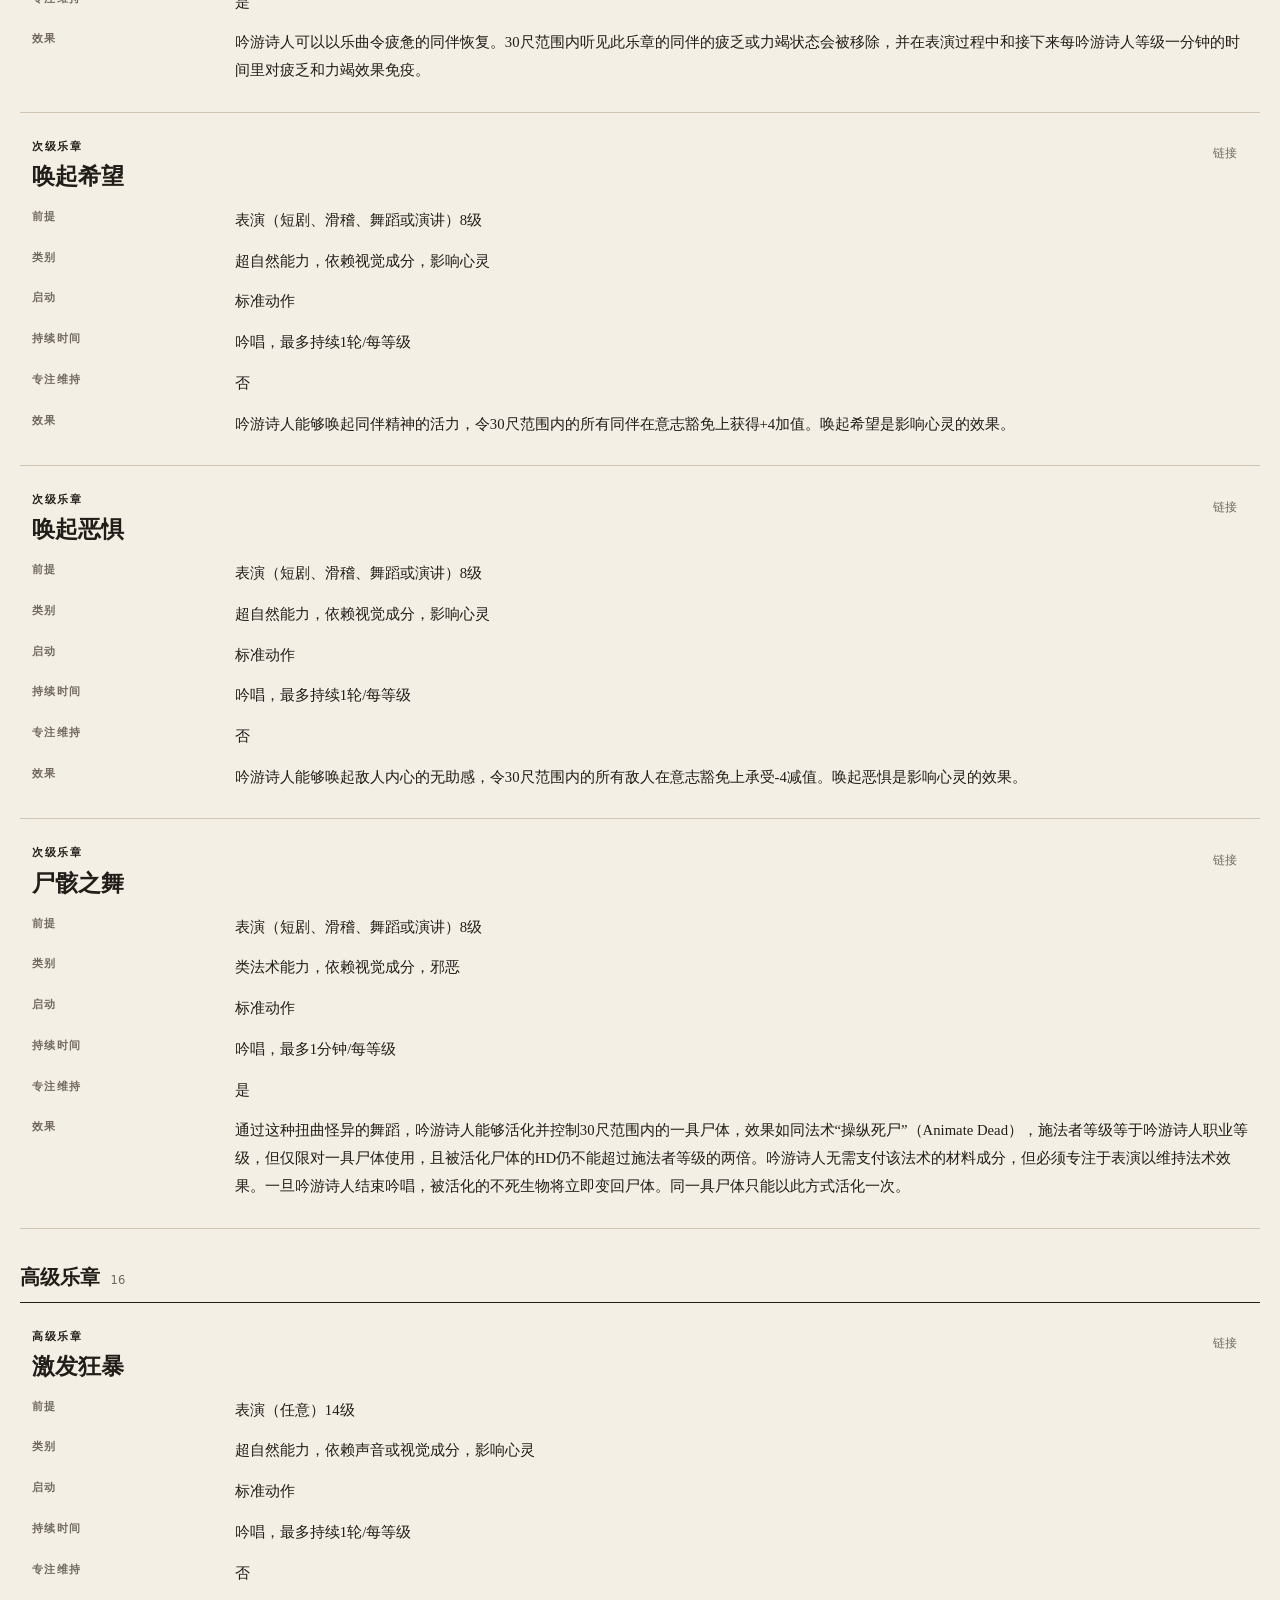
==== commit 6555d740: "Split feats and prestige classes into focused pages" ====
--- a/bard-movements.html
+++ b/bard-movements.html
@@ -18,7 +18,7 @@
   <body>
     <header class="site-header">
       <a class="brand" href="index.html"><span class="brand-mark" aria-hidden="true">3R</span><strong>Homebrew</strong></a>
-      <nav aria-label="主导航"><a href="index.html">扩展技法</a><a href="domain-feats.html">领域专长</a><a href="cleric-variants.html">职业替换</a><a href="scout-rework.html">斥候重做</a><a href="ranger-update.html">巡林客更新</a><a href="rogue-update.html">游荡者更新</a><a href="bard-movements.html" aria-current="page">诗人乐章</a><a href="feats-prestige.html">专长与进阶</a><a href="https://github.com/TraFifholz/3r-homebrew" target="_blank" rel="noreferrer">GitHub ↗</a></nav>
+      <nav aria-label="主导航"><a href="index.html">扩展技法</a><a href="domain-feats.html">领域专长</a><a href="feats.html">专长</a><a href="cleric-variants.html">牧师</a><a href="scout-rework.html">斥候</a><a href="ranger-update.html">巡林客</a><a href="rogue-update.html">游荡者</a><a href="bard-movements.html" aria-current="page">诗人</a><a href="prestige-classes.html">进阶职业</a><a href="harrowing.html">哈罗占卜</a><a href="harrow-equipment.html">装备</a><a href="https://github.com/TraFifholz/3r-homebrew" target="_blank" rel="noreferrer">GitHub ↗</a></nav>
     </header>
     <main>
       <section class="library section-shell ranger-library" id="library" aria-labelledby="library-title">
--- a/styles.css
+++ b/styles.css
@@ -23,11 +23,11 @@
 button { color: inherit; }
 .sr-only { position: absolute; width: 1px; height: 1px; overflow: hidden; clip: rect(0,0,0,0); white-space: nowrap; }
 
-.site-header { position: sticky; z-index: 20; top: 0; display: flex; align-items: center; justify-content: space-between; min-height: 58px; padding: .45rem clamp(1rem, 4vw, 3rem); border-bottom: 1px solid var(--line); background: rgb(243 239 229 / 97%); }
-.brand { display: flex; gap: .8rem; align-items: center; text-decoration: none; line-height: 1.15; }
+.site-header { position: sticky; z-index: 20; top: 0; display: flex; gap: 1rem; align-items: center; justify-content: space-between; min-height: 58px; padding: .45rem clamp(1rem, 4vw, 3rem); border-bottom: 1px solid var(--line); background: rgb(243 239 229 / 97%); }
+.brand { display: flex; flex: 0 0 auto; gap: .8rem; align-items: center; text-decoration: none; line-height: 1.15; }
 .brand-mark { display: grid; width: 2rem; height: 2rem; place-items: center; border-radius: 2px; background: var(--red); color: #fff8e8; font: 700 .72rem/1 var(--serif); letter-spacing: .03em; }
 .brand strong { display: block; font: 700 1rem/1.2 var(--serif); letter-spacing: .02em; }
-nav { display: flex; gap: clamp(1rem, 3vw, 2.5rem); align-items: center; }
+nav { display: flex; min-width: 0; gap: .9rem; align-items: center; overflow-x: auto; white-space: nowrap; scrollbar-width: thin; }
 nav a { color: #4f493f; font-size: .87rem; text-decoration: none; }
 nav a:hover { color: var(--red); }
 nav a[aria-current="page"] { color: var(--red); font-weight: 700; }
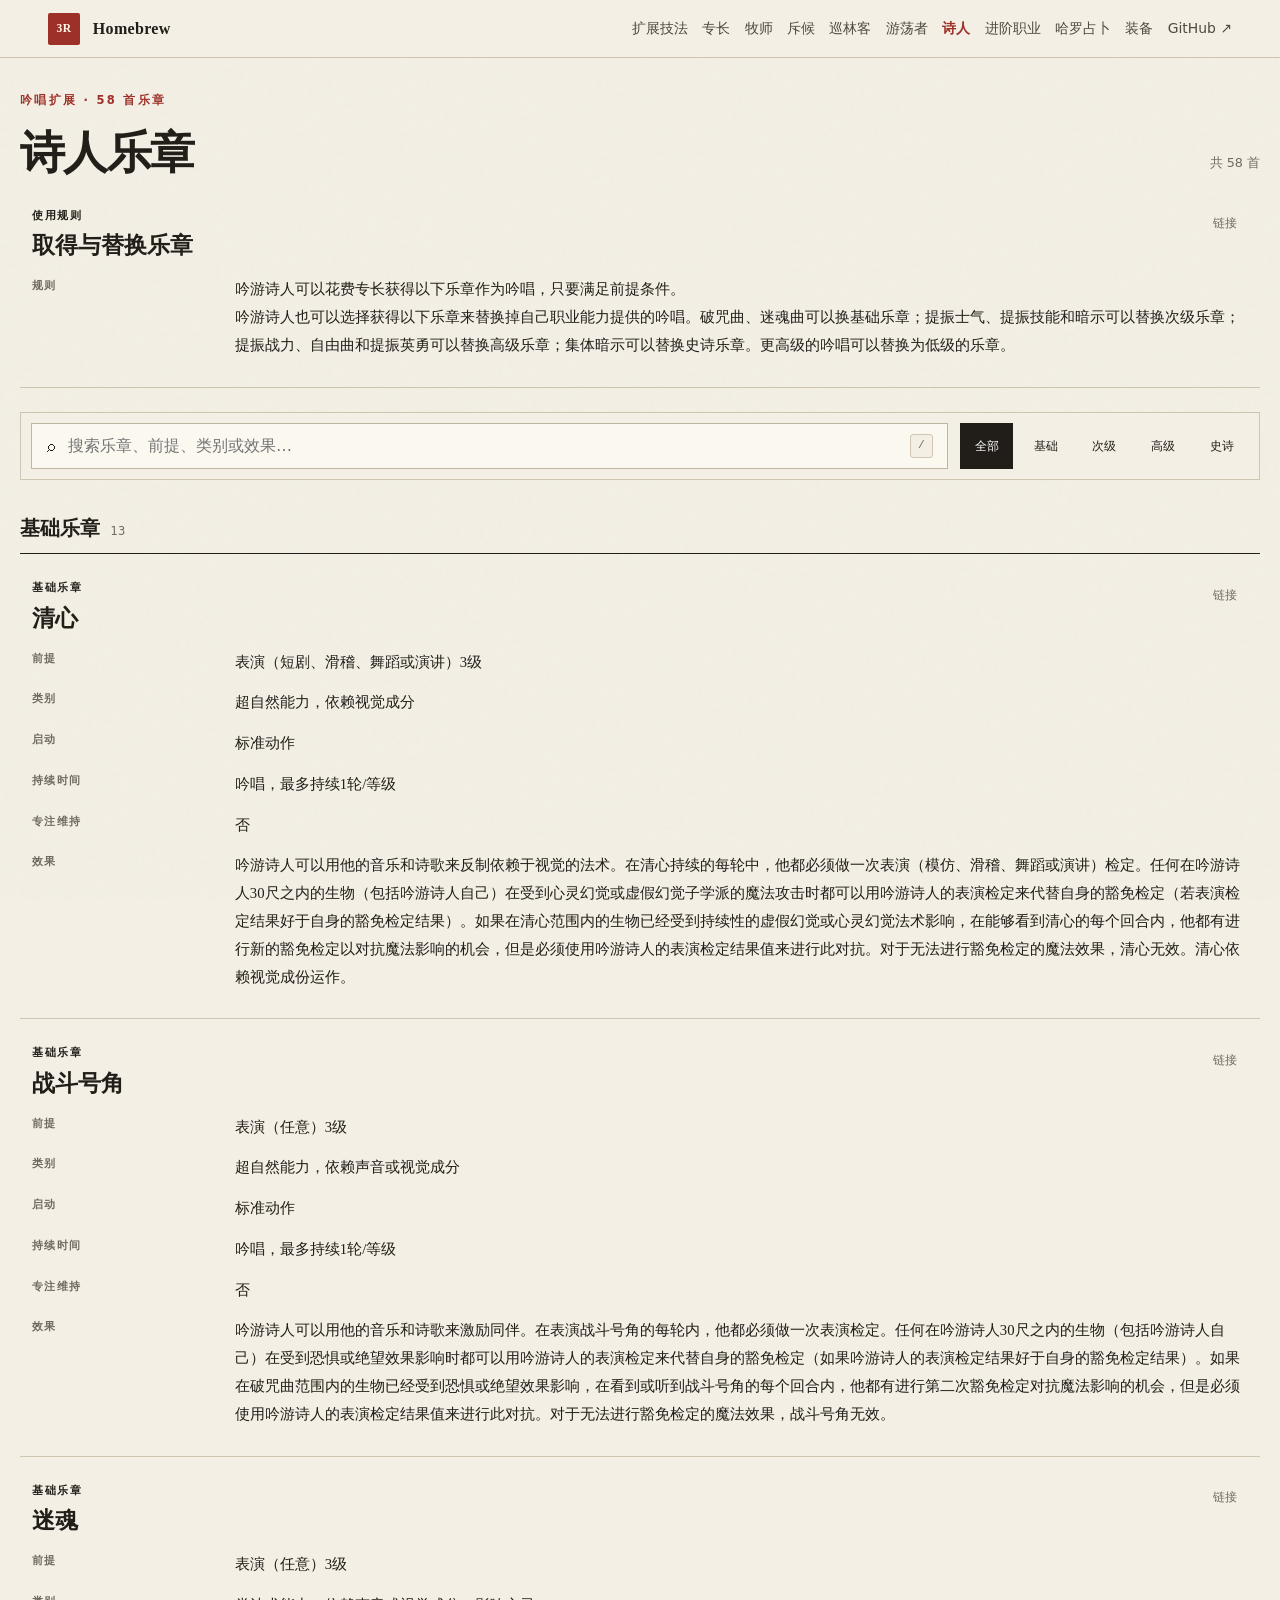
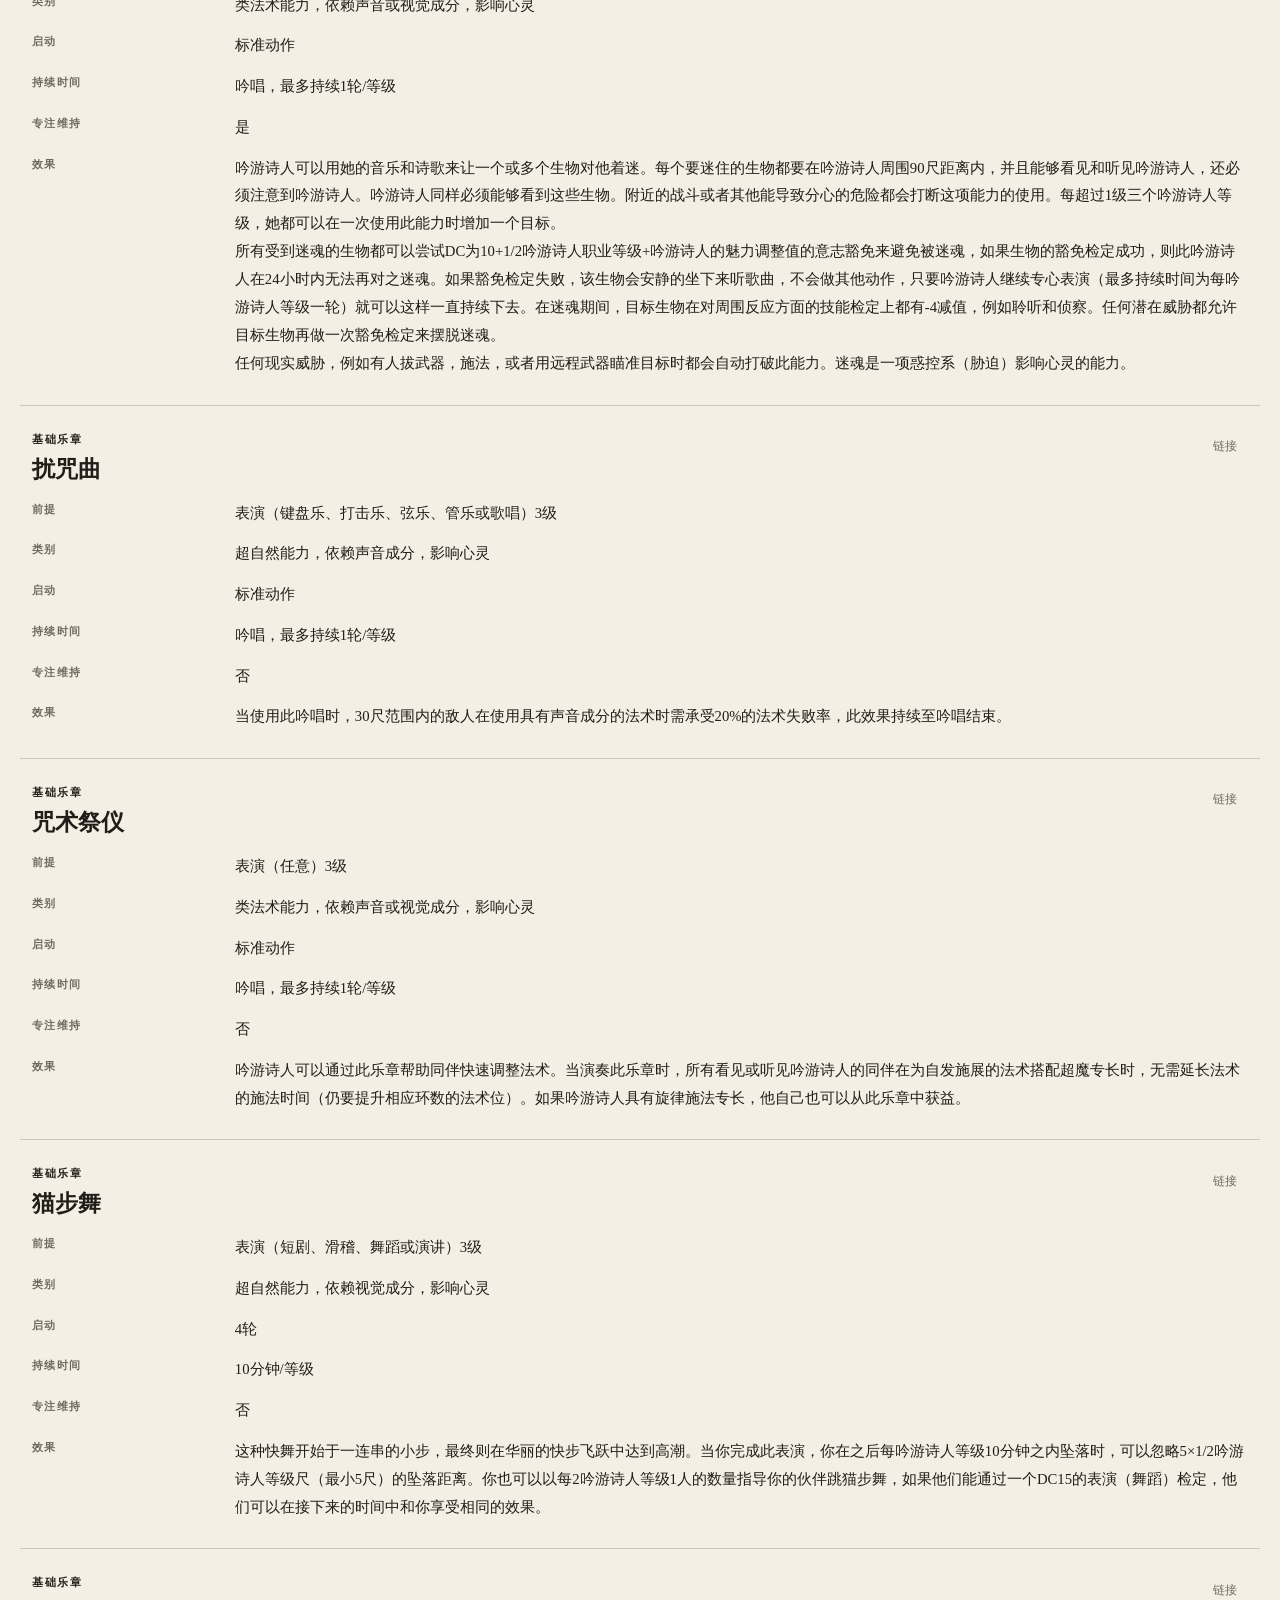
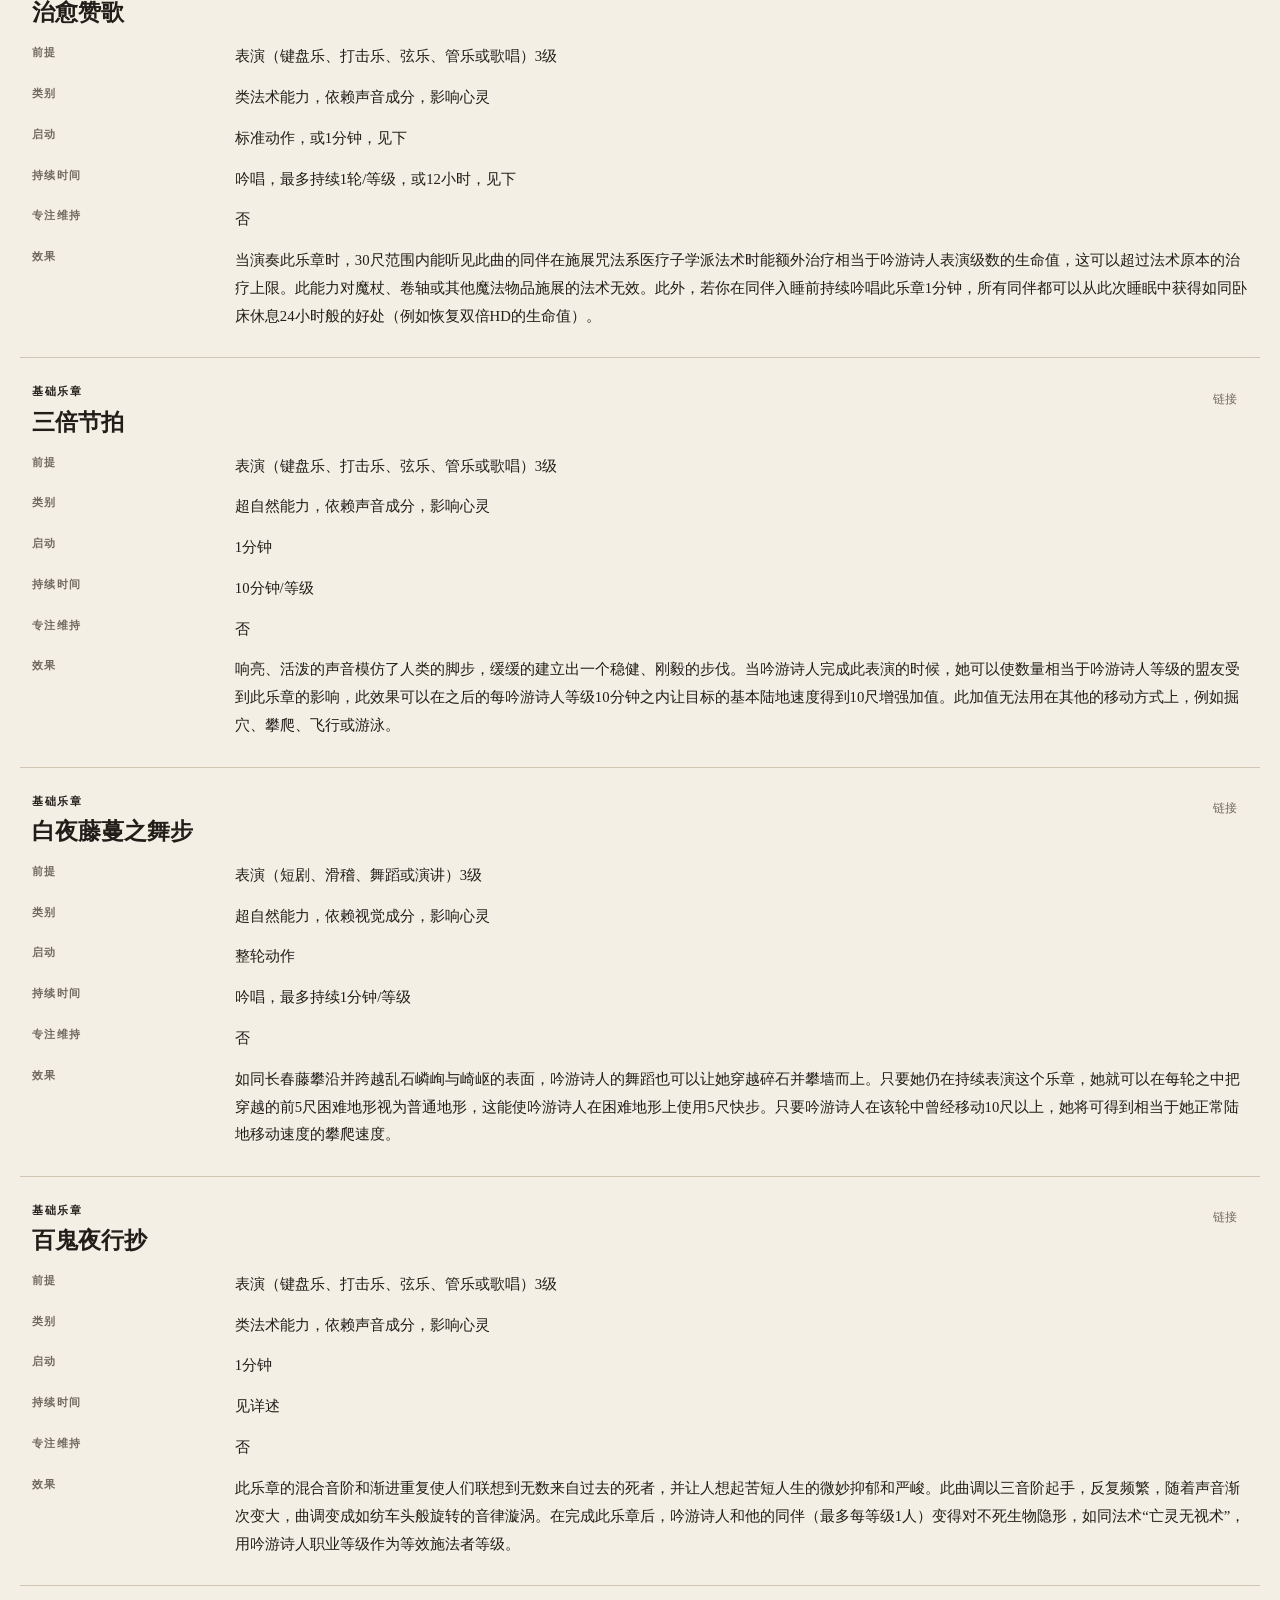
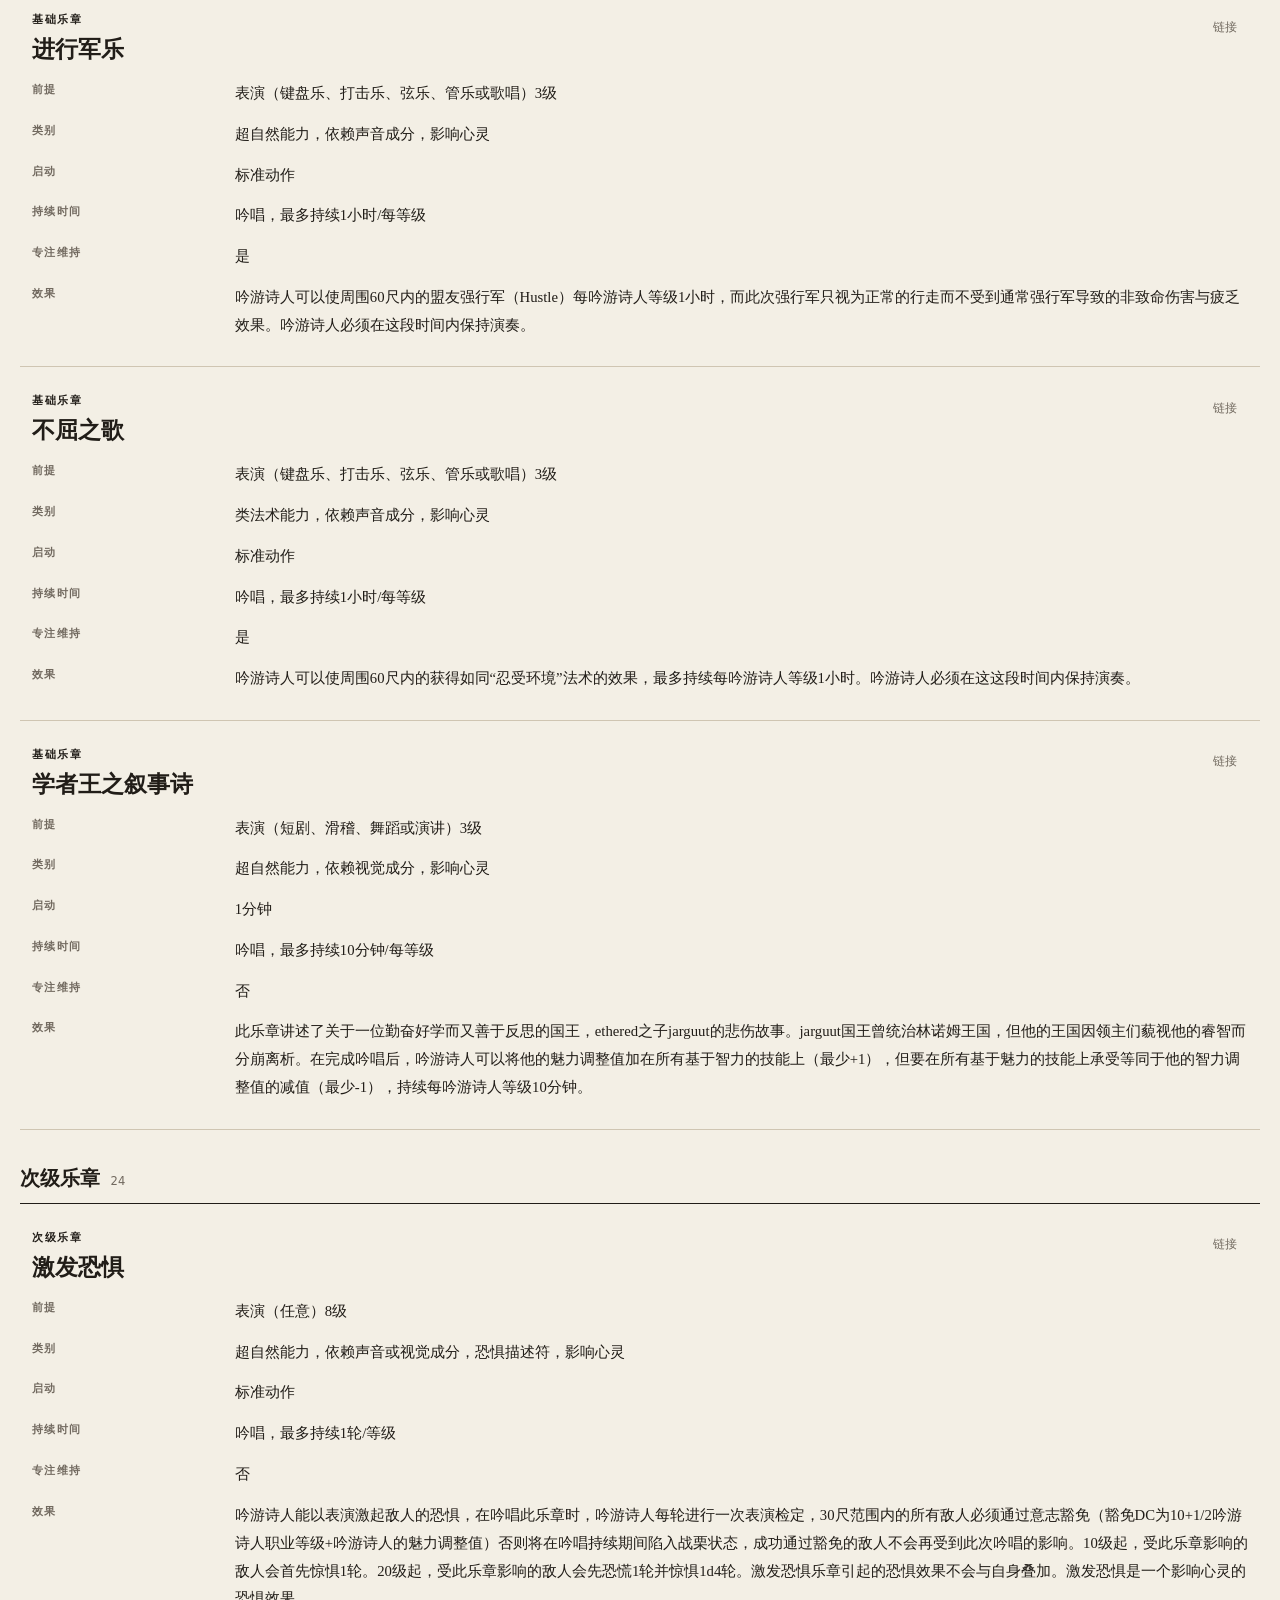
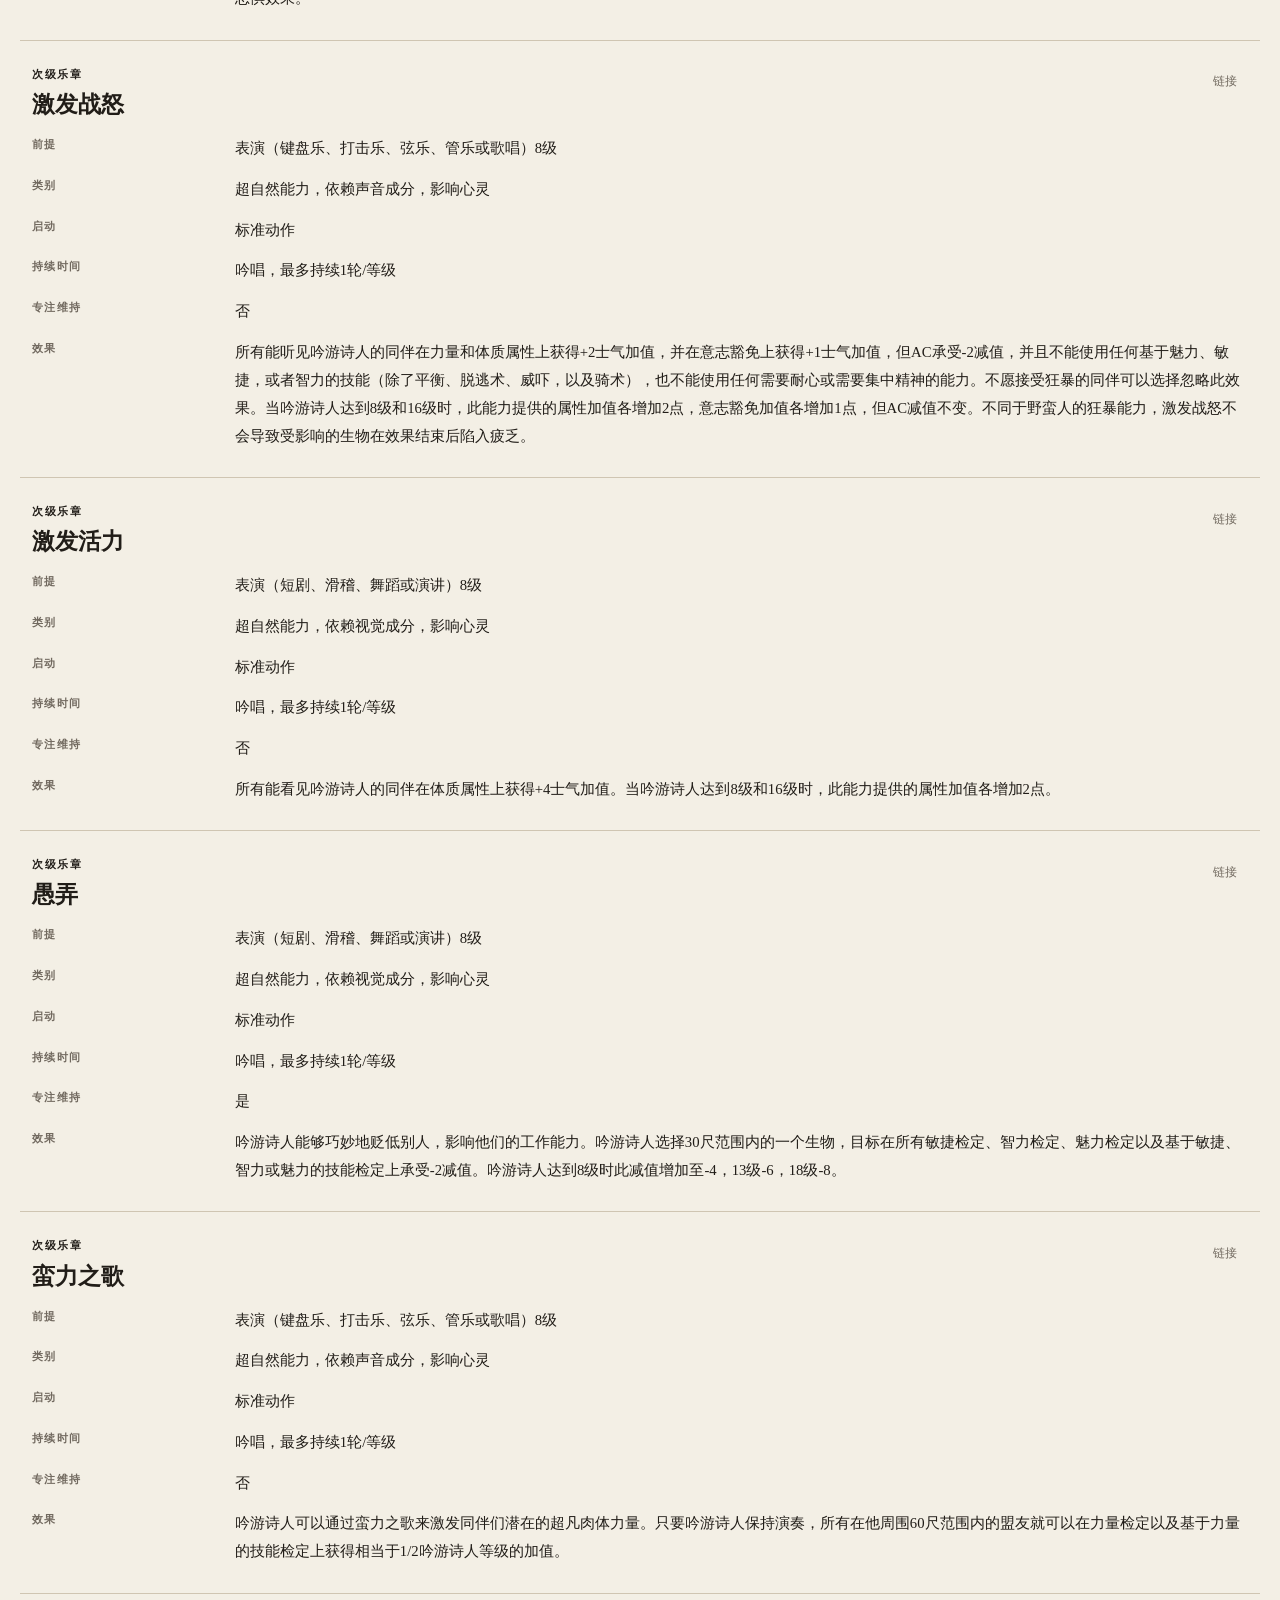
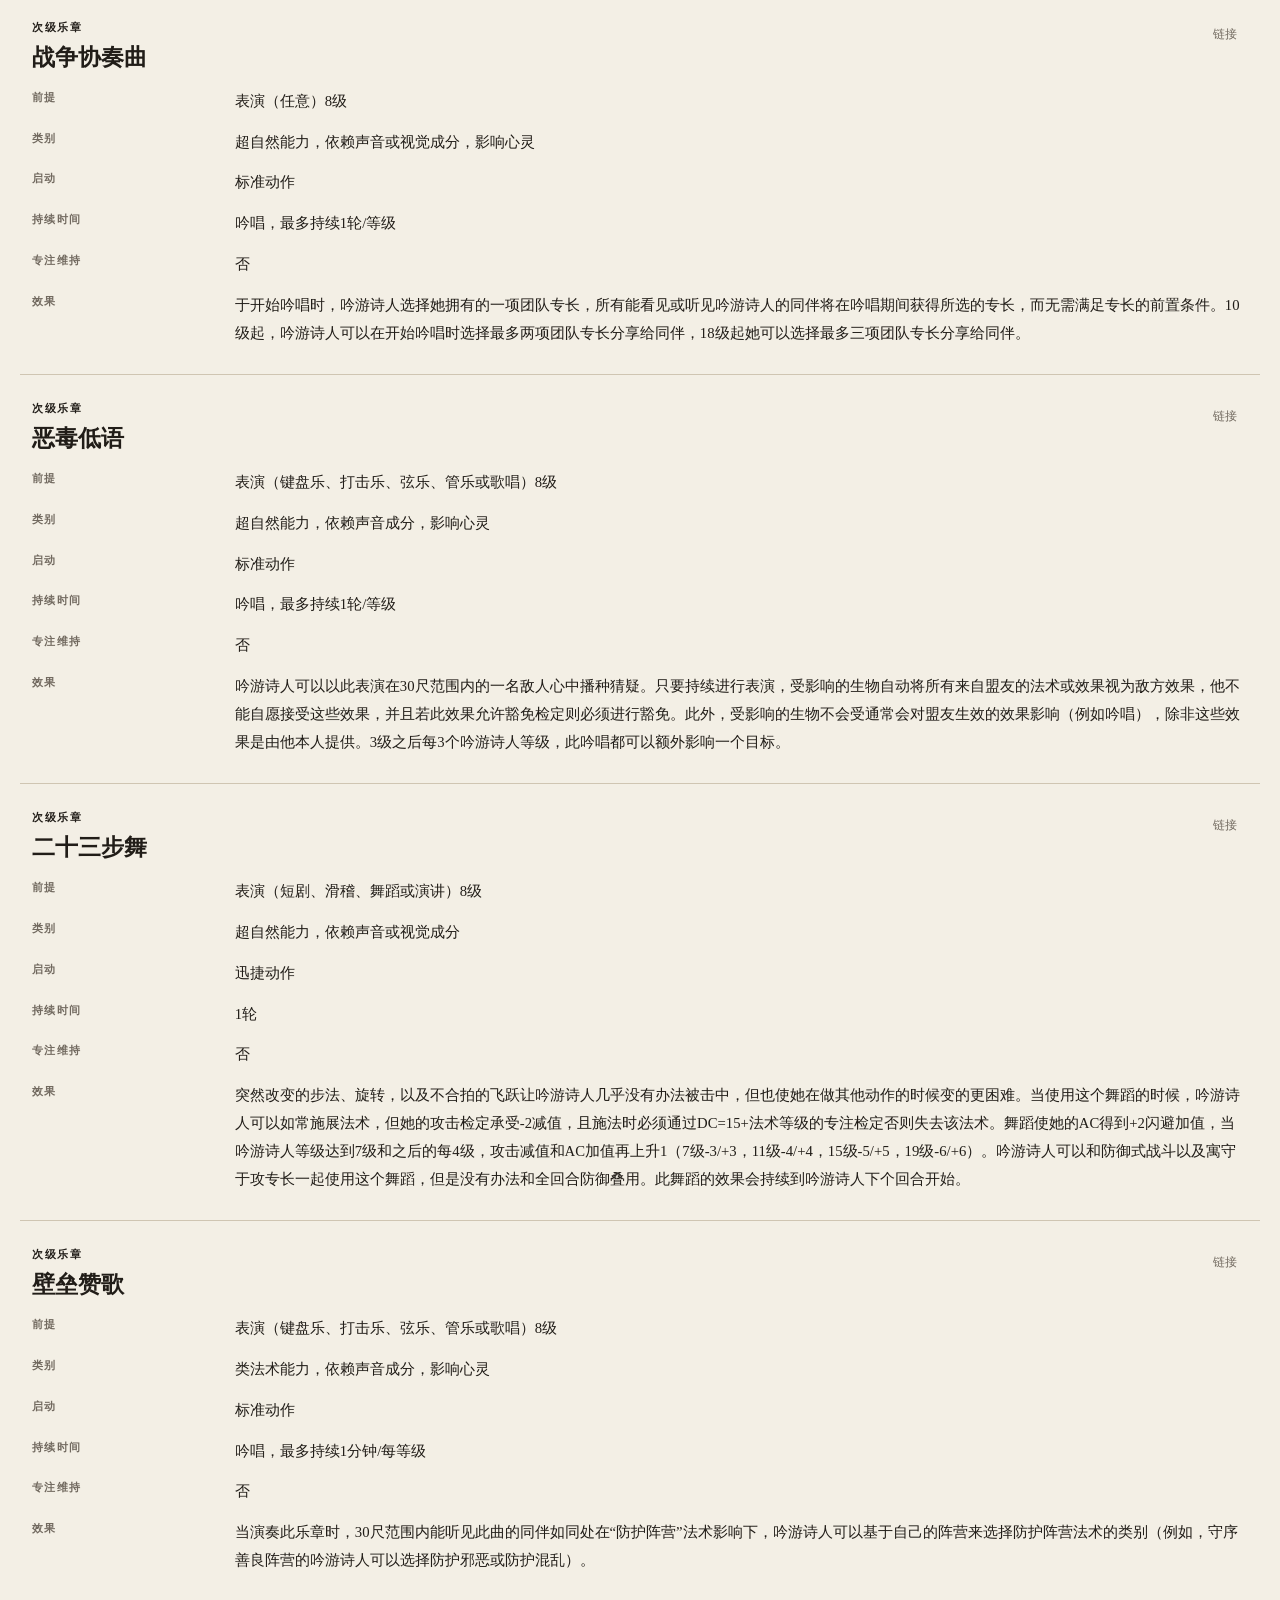
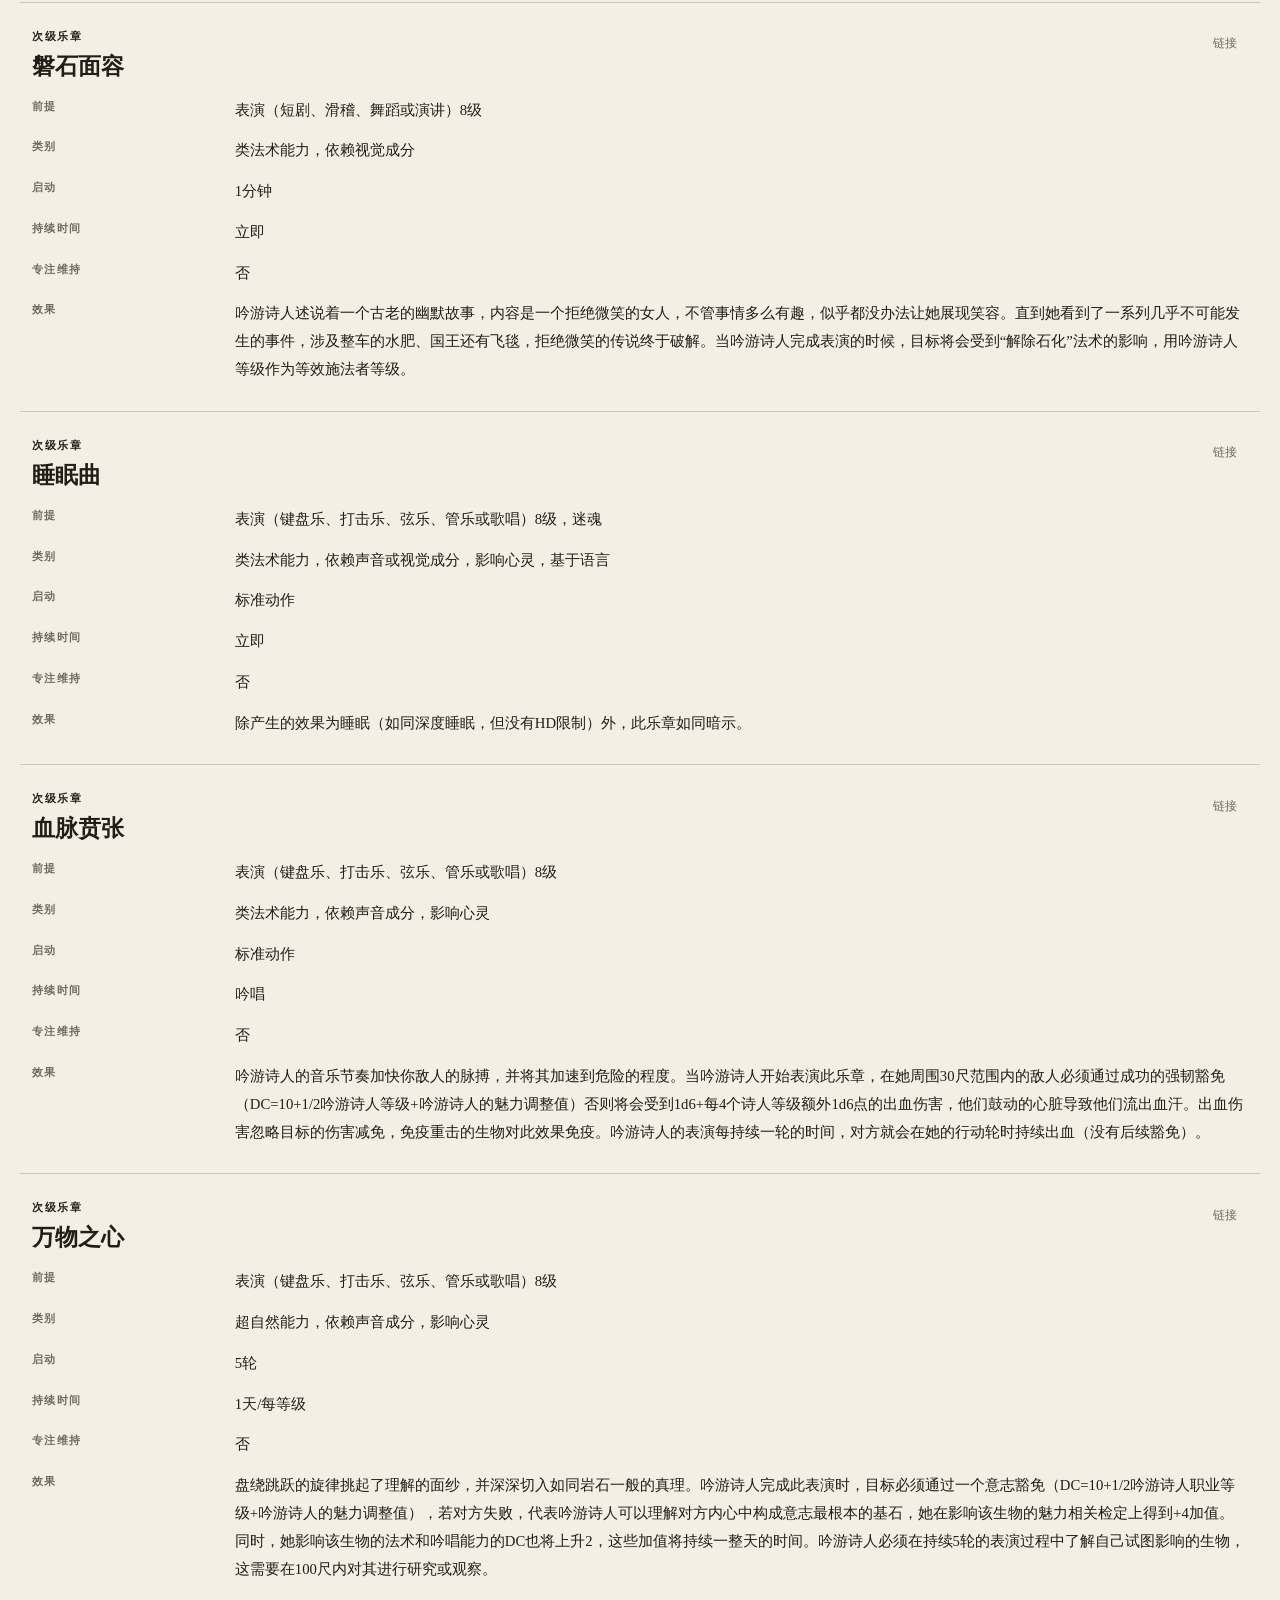
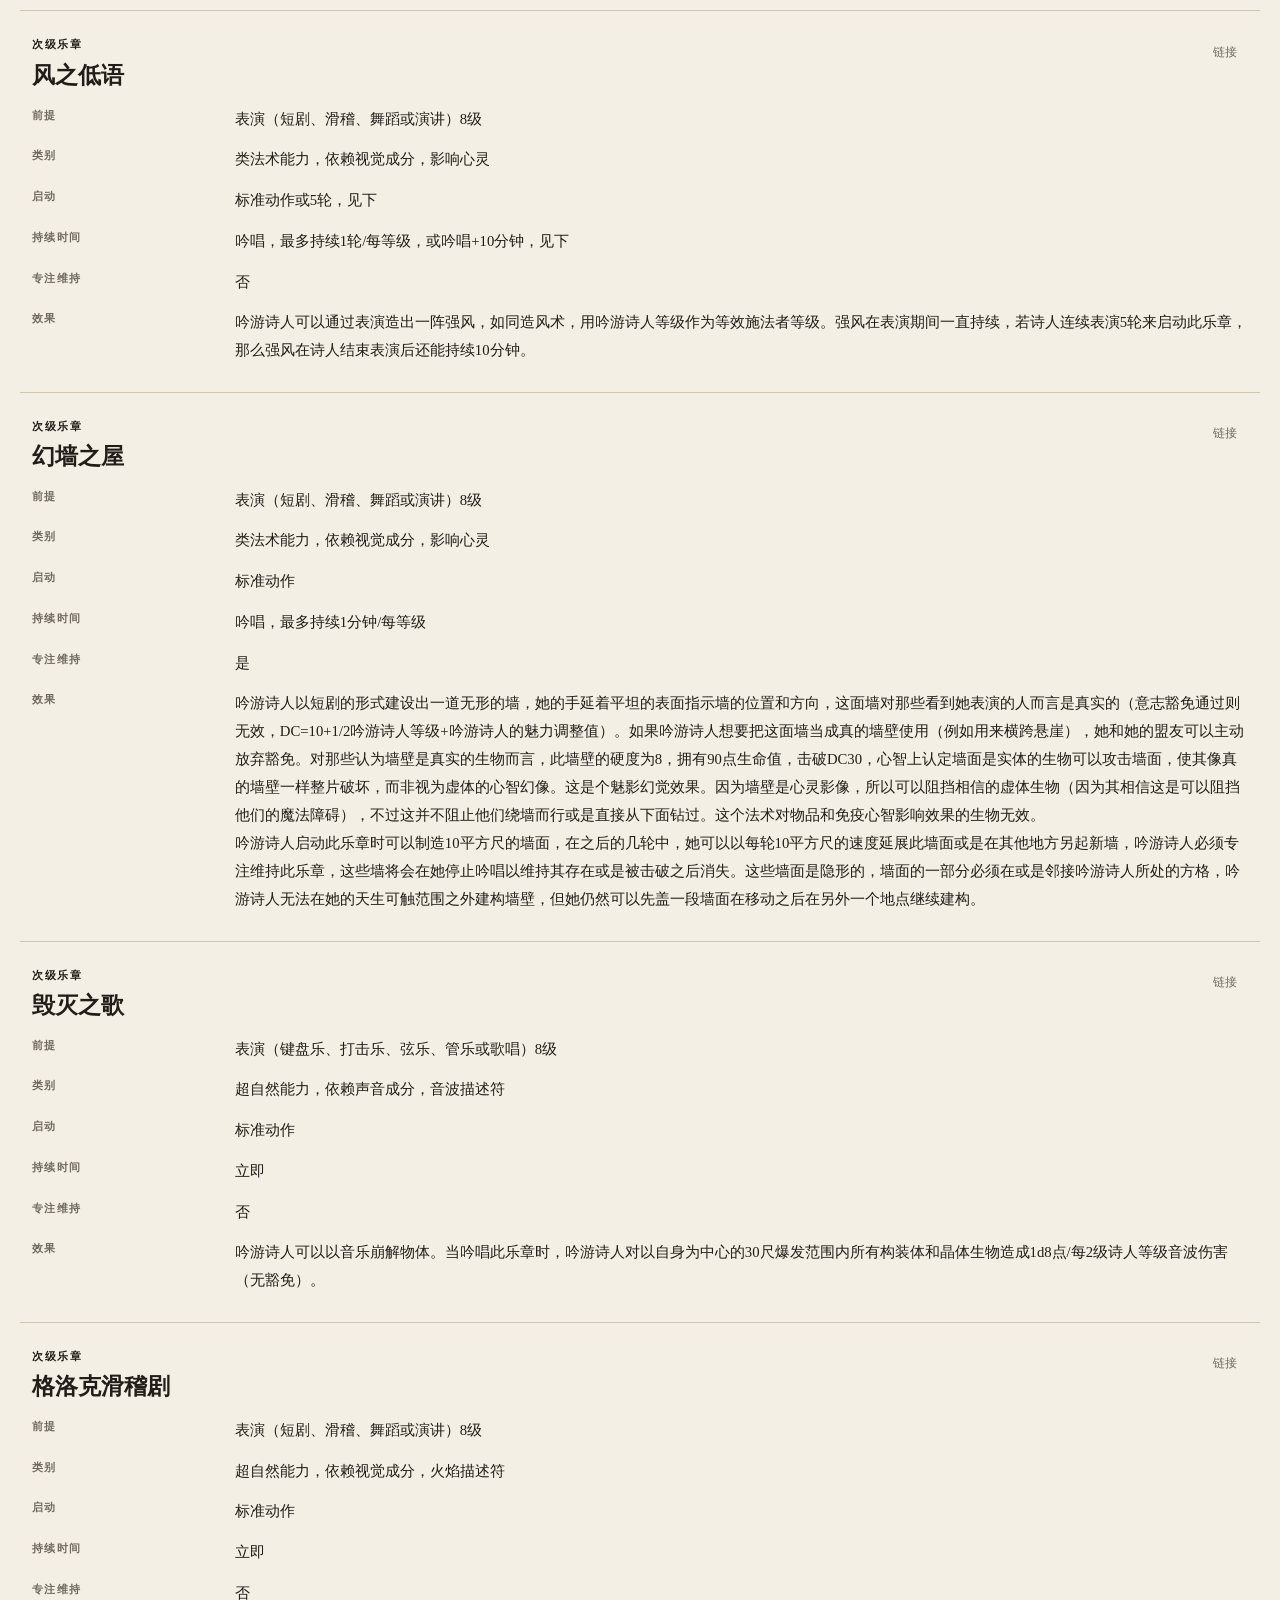
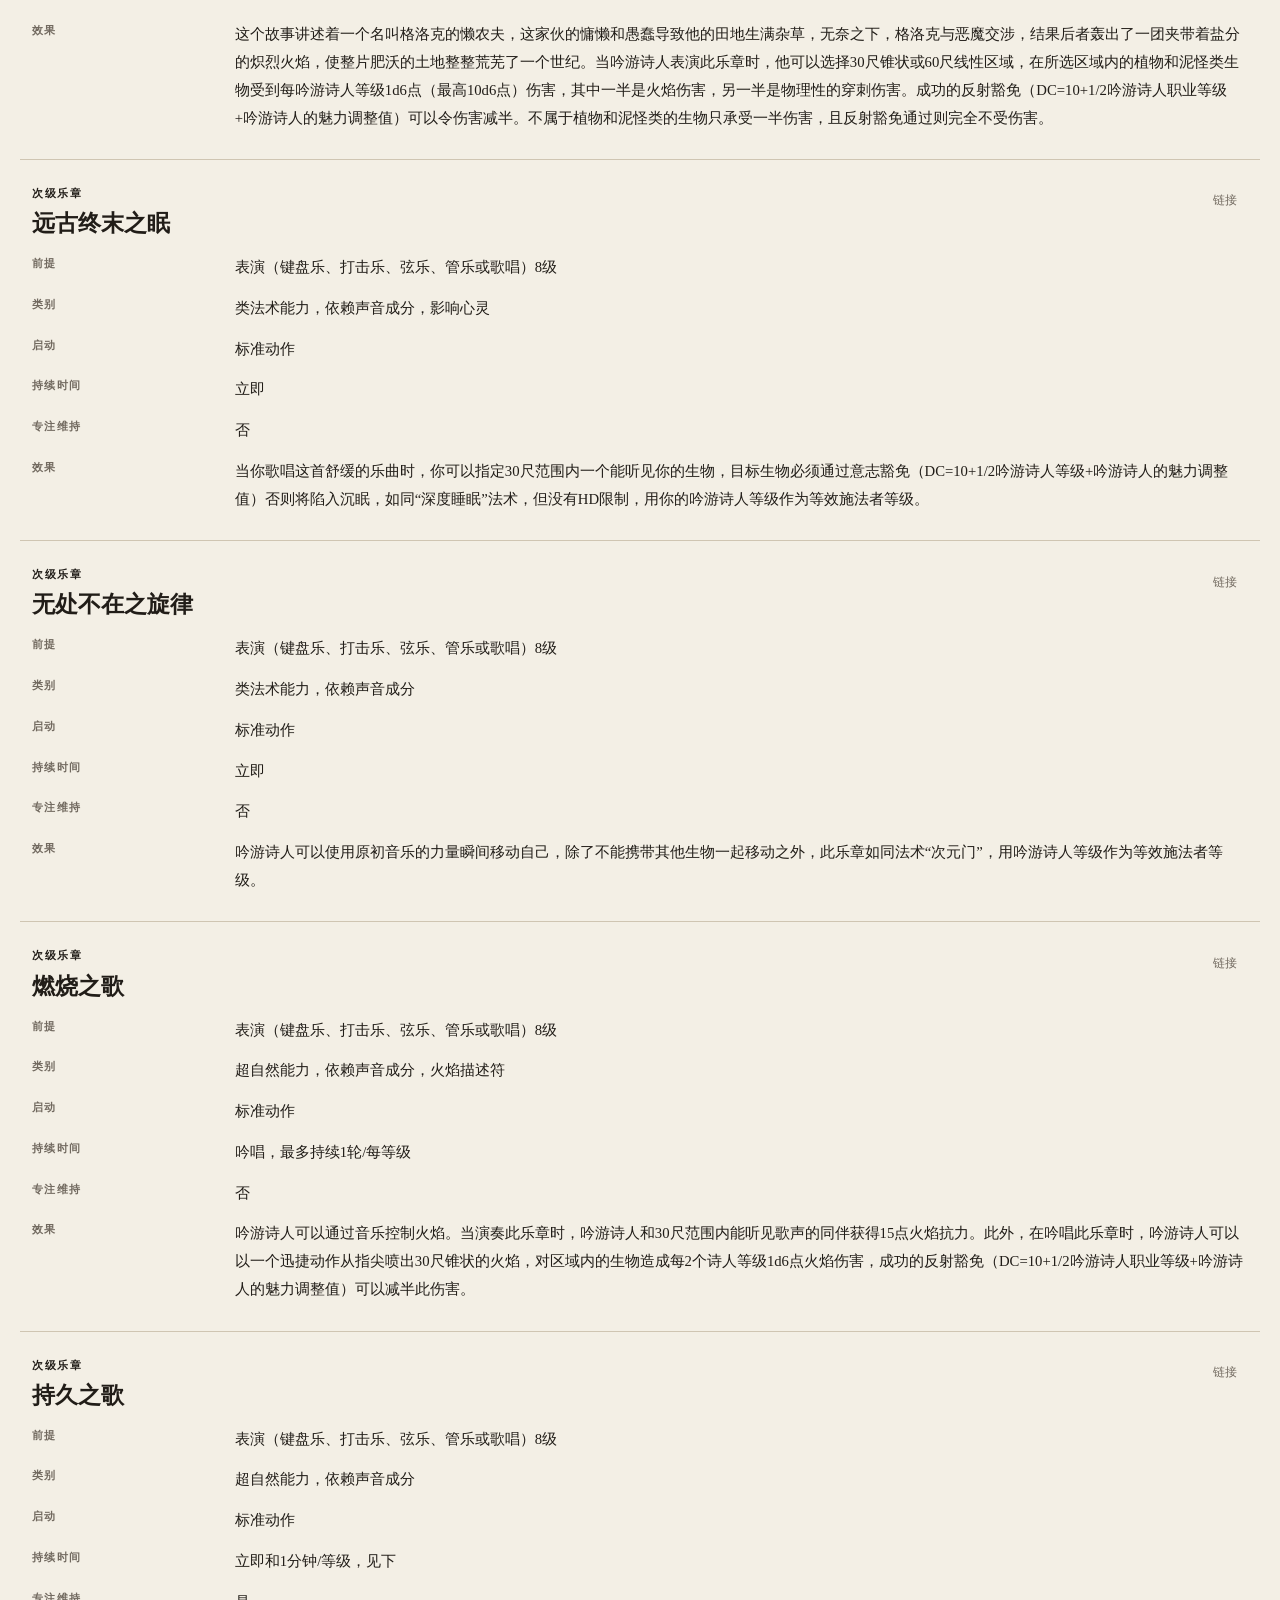
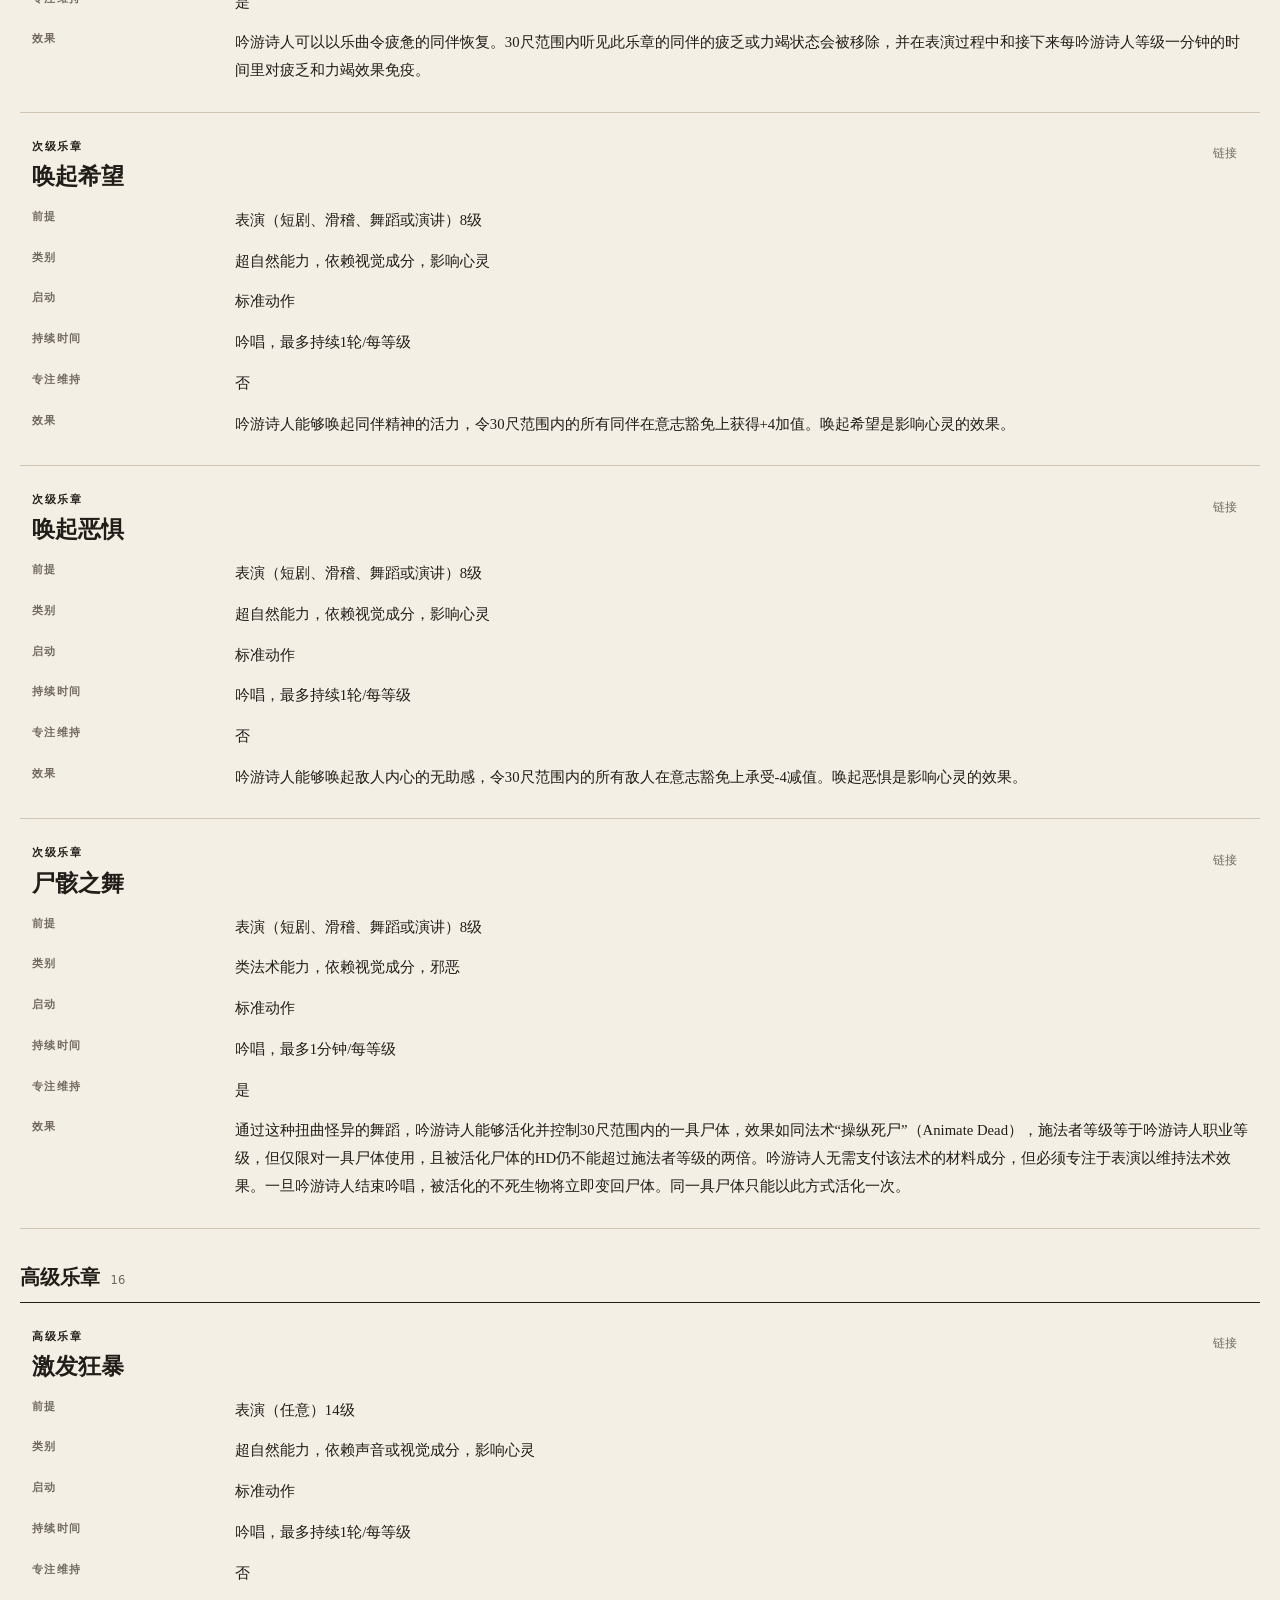
==== commit f25cc472: "Merge domain feats into feats catalog" ====
--- a/bard-movements.html
+++ b/bard-movements.html
@@ -18,7 +18,7 @@
   <body>
     <header class="site-header">
       <a class="brand" href="index.html"><span class="brand-mark" aria-hidden="true">3R</span><strong>Homebrew</strong></a>
-      <nav aria-label="主导航"><a href="index.html">扩展技法</a><a href="domain-feats.html">领域专长</a><a href="feats.html">专长</a><a href="cleric-variants.html">牧师</a><a href="scout-rework.html">斥候</a><a href="ranger-update.html">巡林客</a><a href="rogue-update.html">游荡者</a><a href="bard-movements.html" aria-current="page">诗人</a><a href="prestige-classes.html">进阶职业</a><a href="harrowing.html">哈罗占卜</a><a href="harrow-equipment.html">装备</a><a href="https://github.com/TraFifholz/3r-homebrew" target="_blank" rel="noreferrer">GitHub ↗</a></nav>
+      <nav aria-label="主导航"><a href="index.html">扩展技法</a><a href="feats.html">专长</a><a href="cleric-variants.html">牧师</a><a href="scout-rework.html">斥候</a><a href="ranger-update.html">巡林客</a><a href="rogue-update.html">游荡者</a><a href="bard-movements.html" aria-current="page">诗人</a><a href="prestige-classes.html">进阶职业</a><a href="harrowing.html">哈罗占卜</a><a href="equipment.html">装备</a><a href="https://github.com/TraFifholz/3r-homebrew" target="_blank" rel="noreferrer">GitHub ↗</a></nav>
     </header>
     <main>
       <section class="library section-shell ranger-library" id="library" aria-labelledby="library-title">
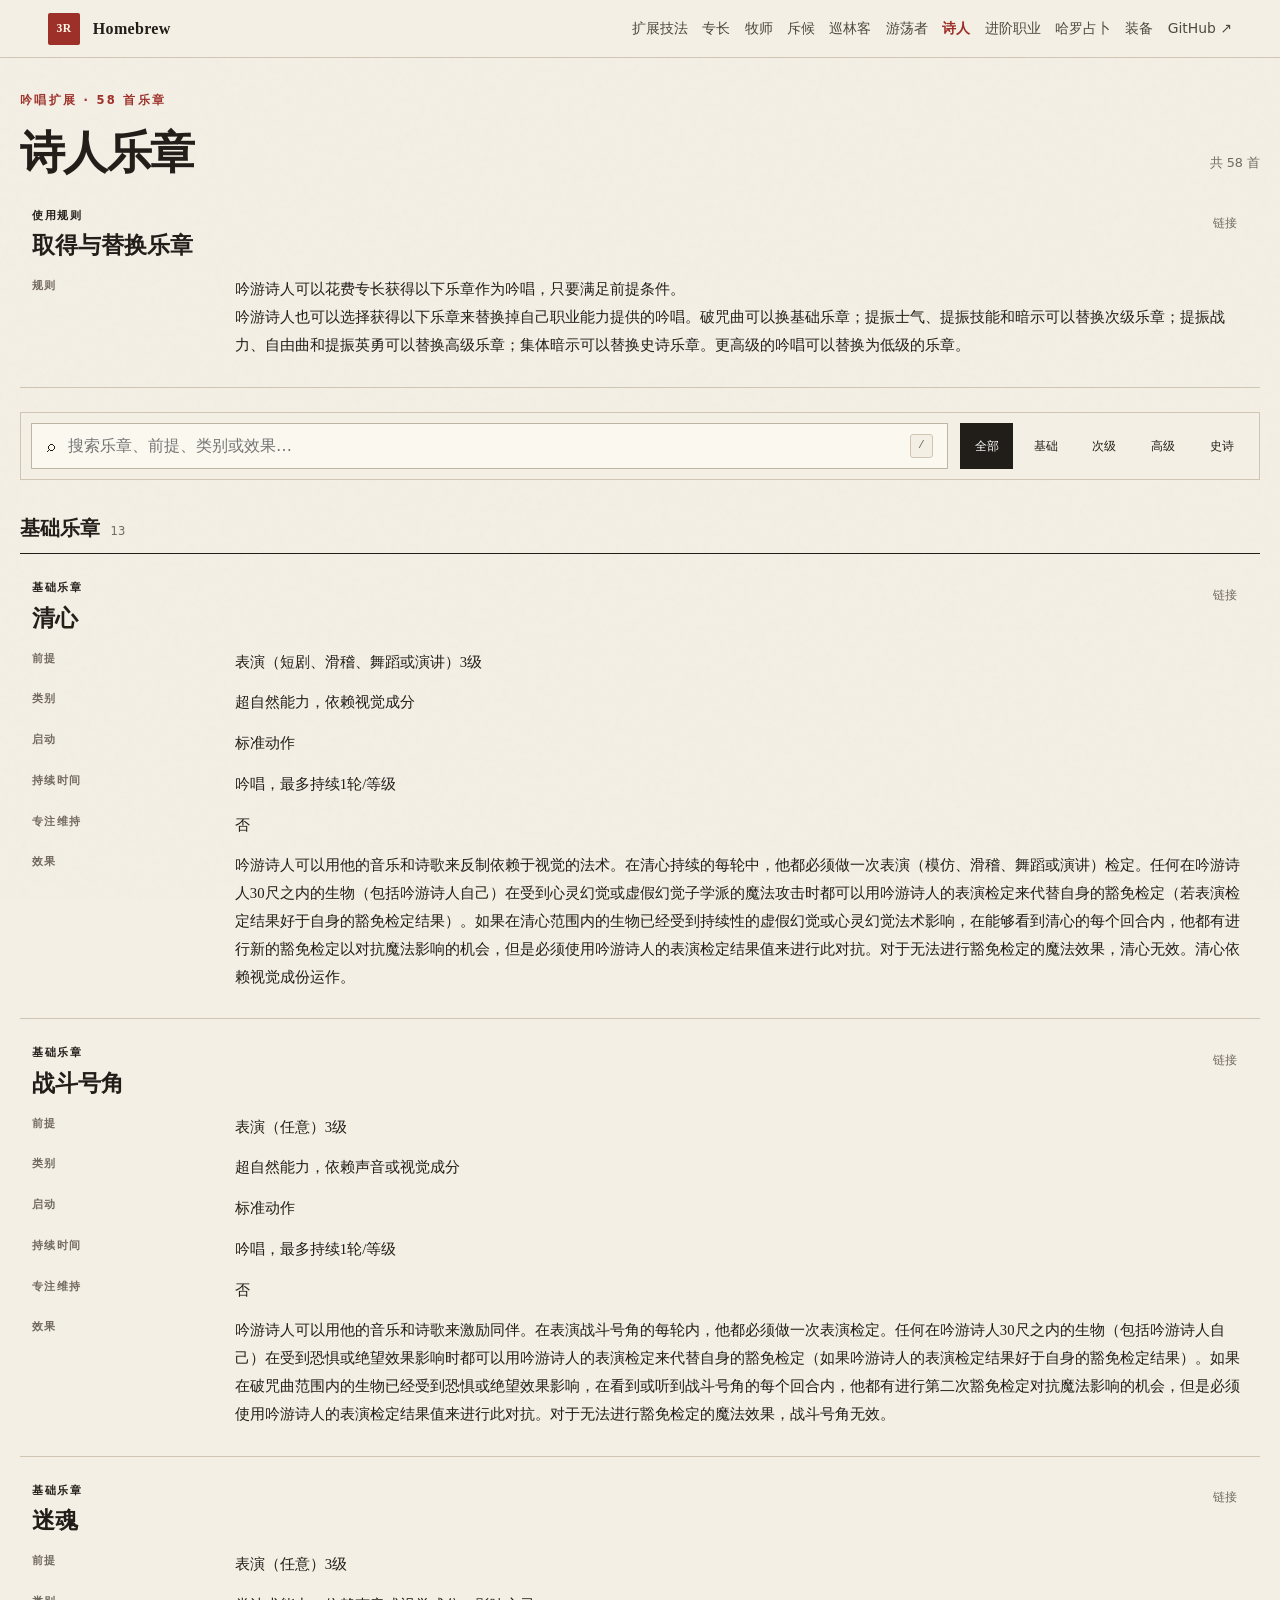
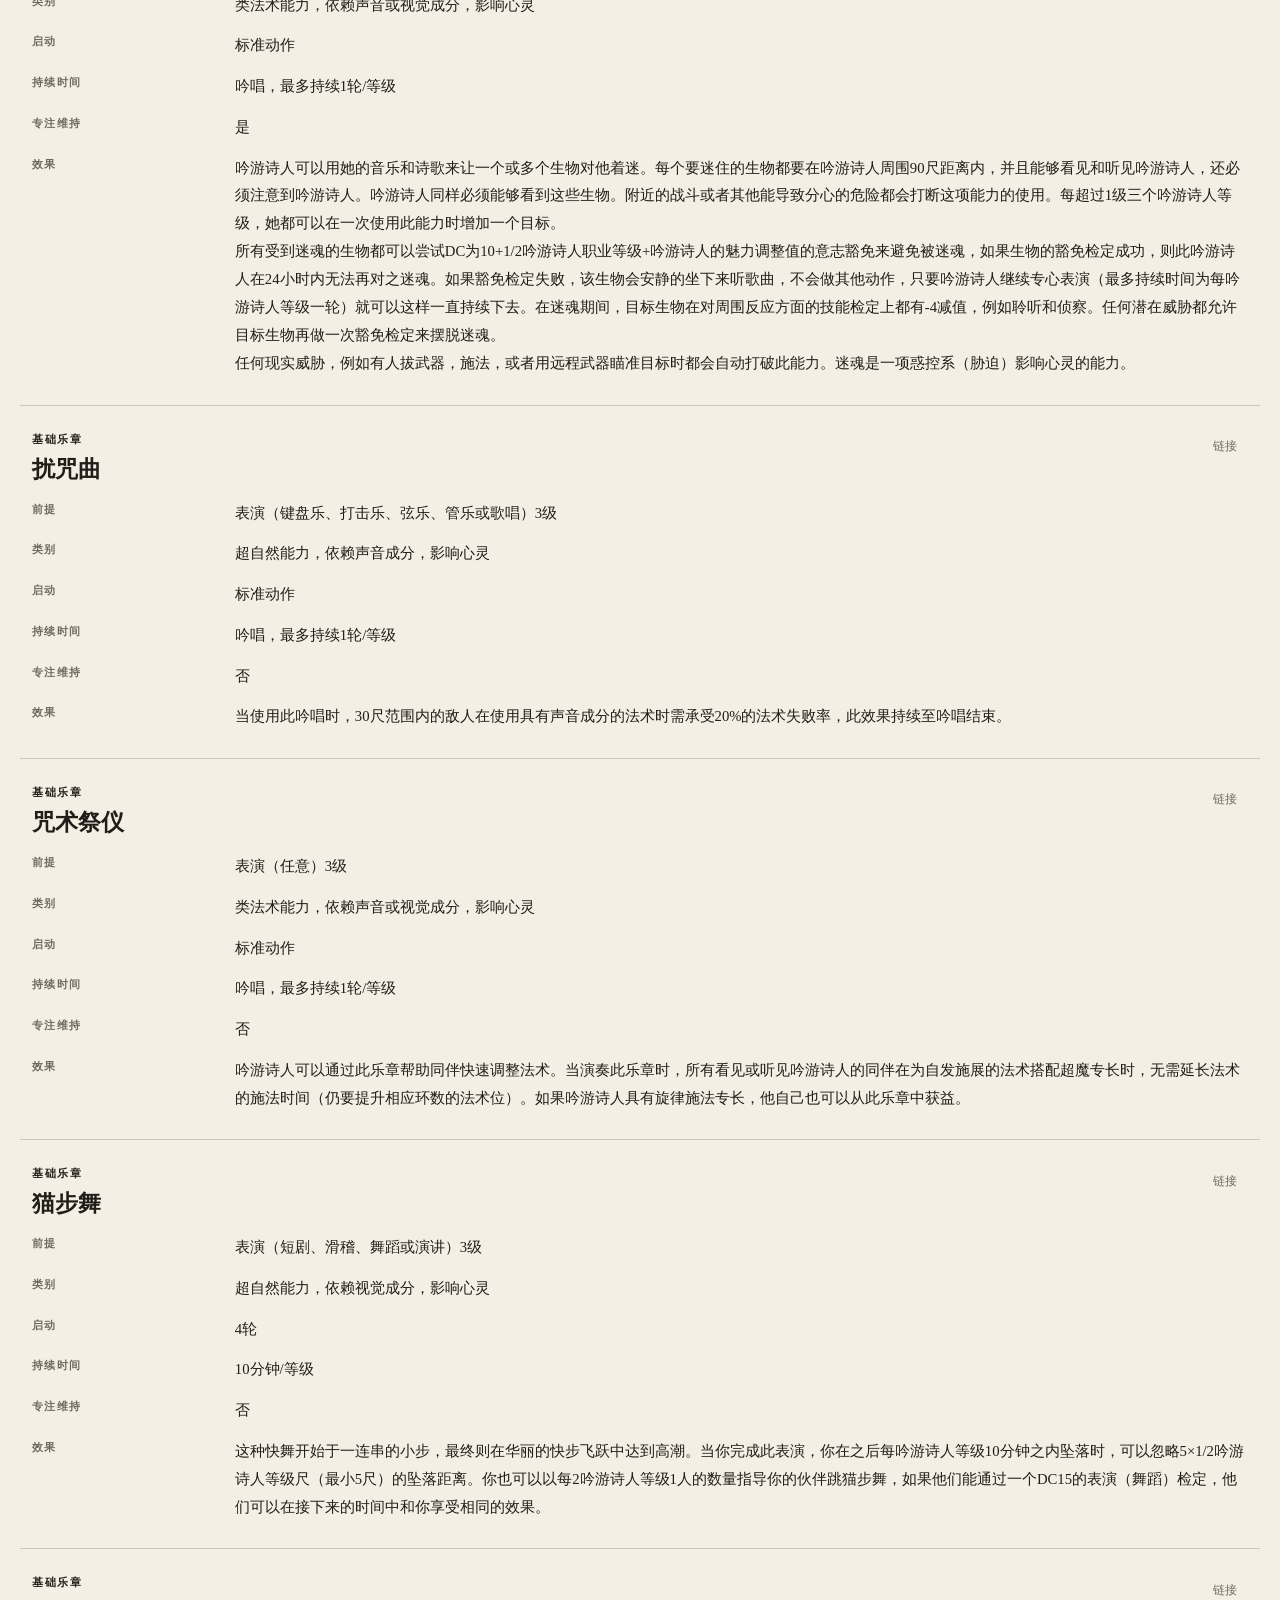
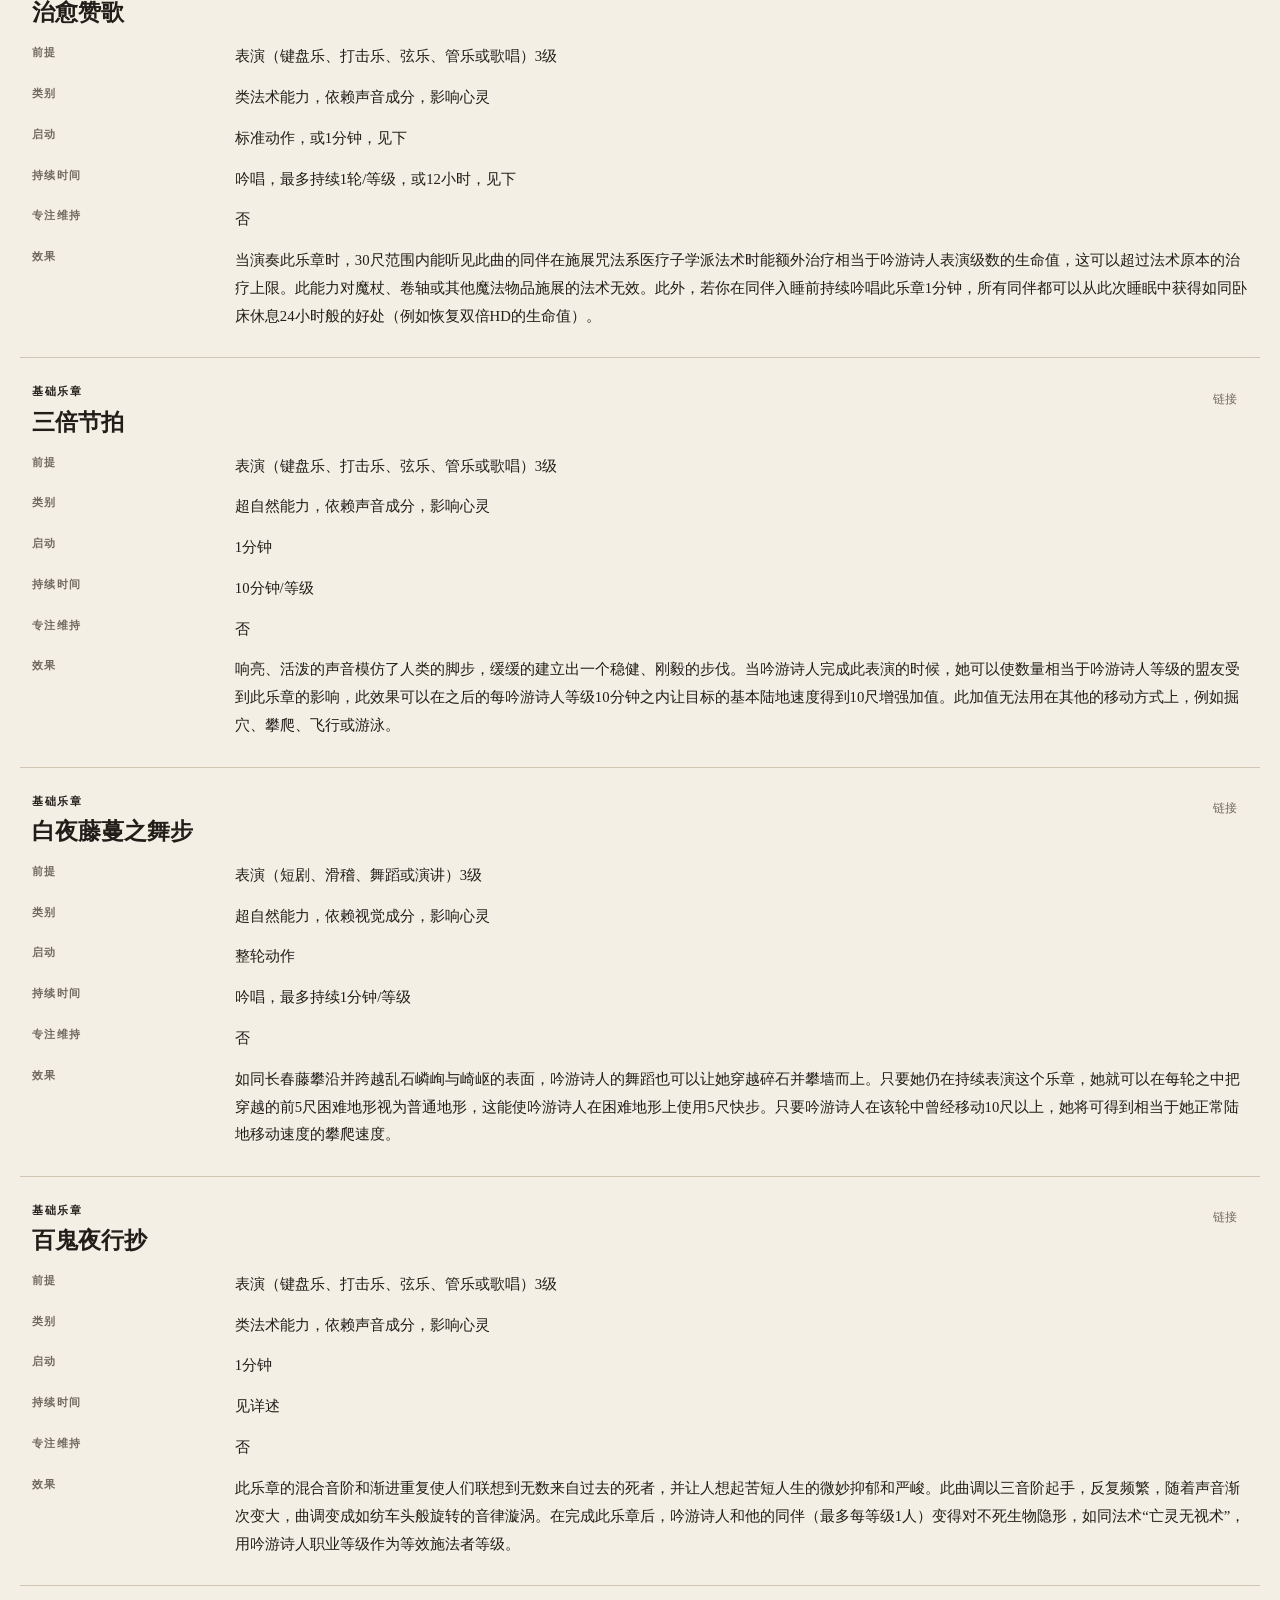
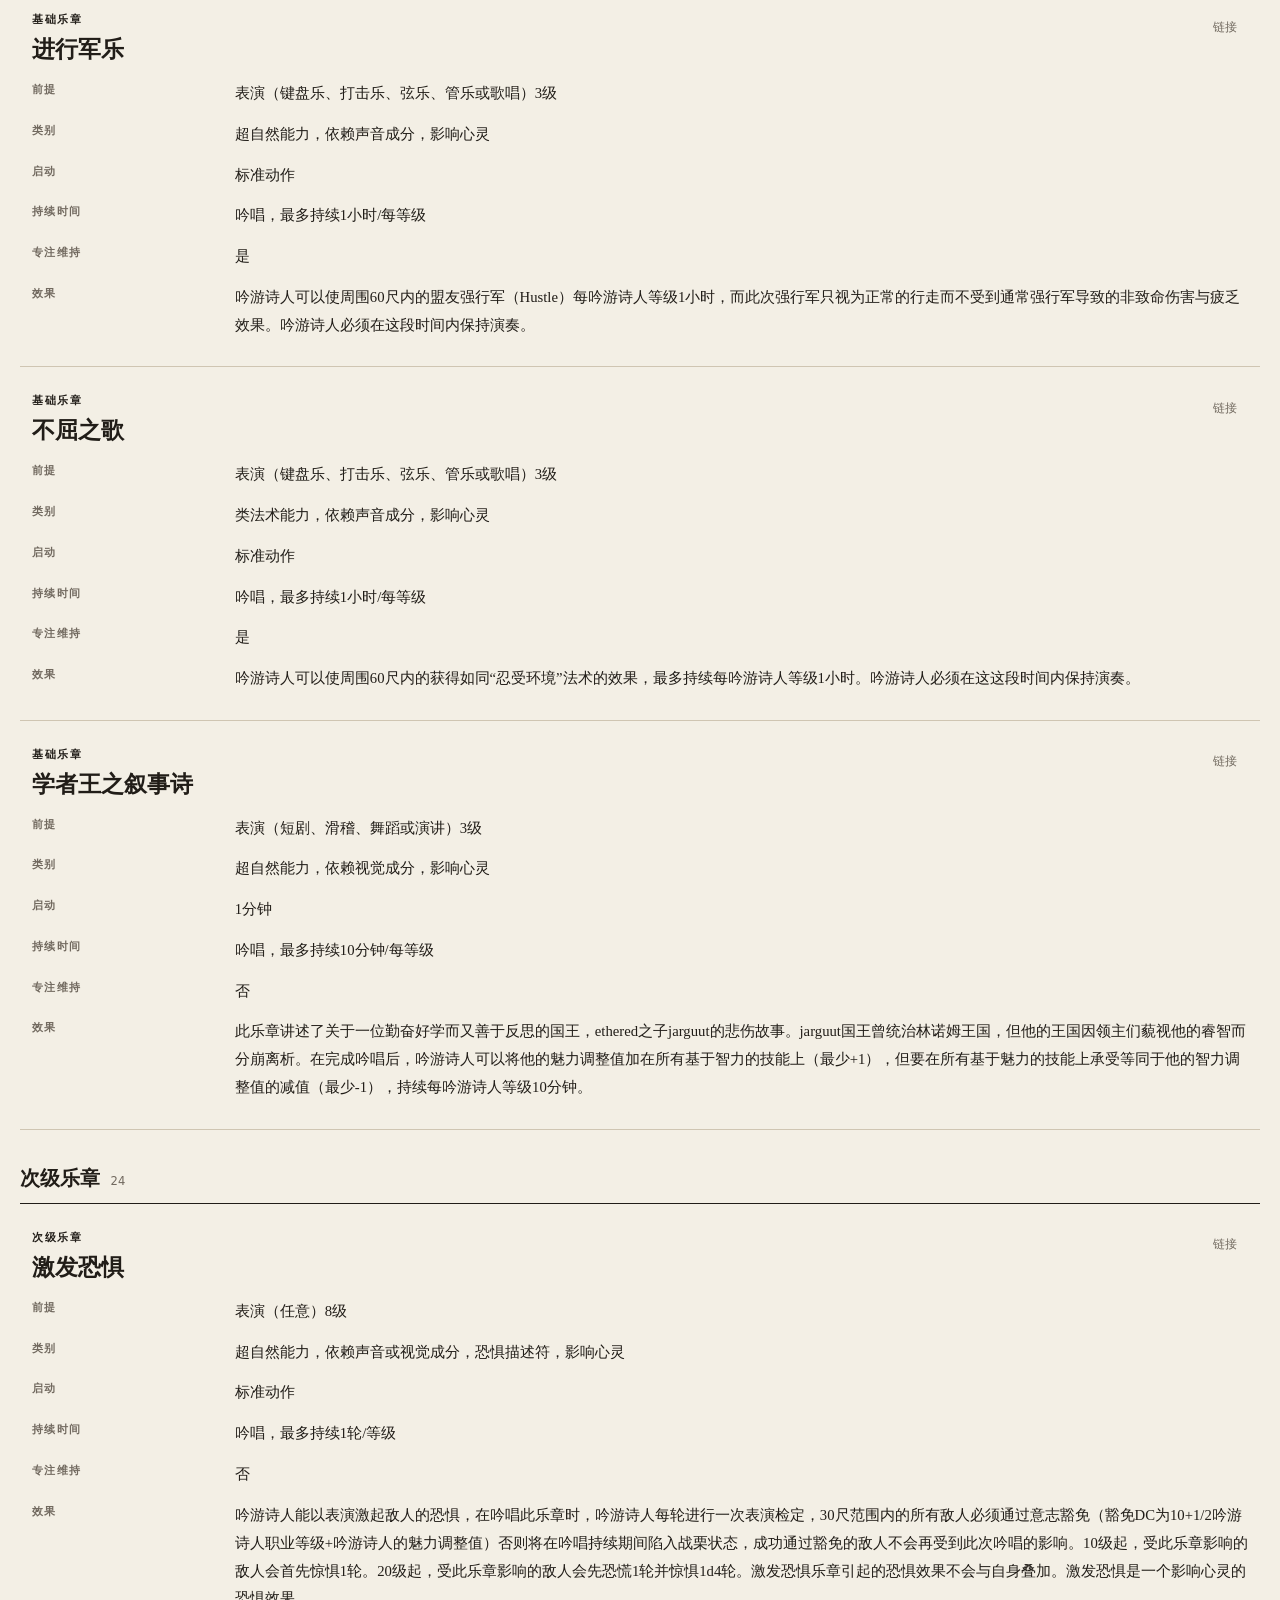
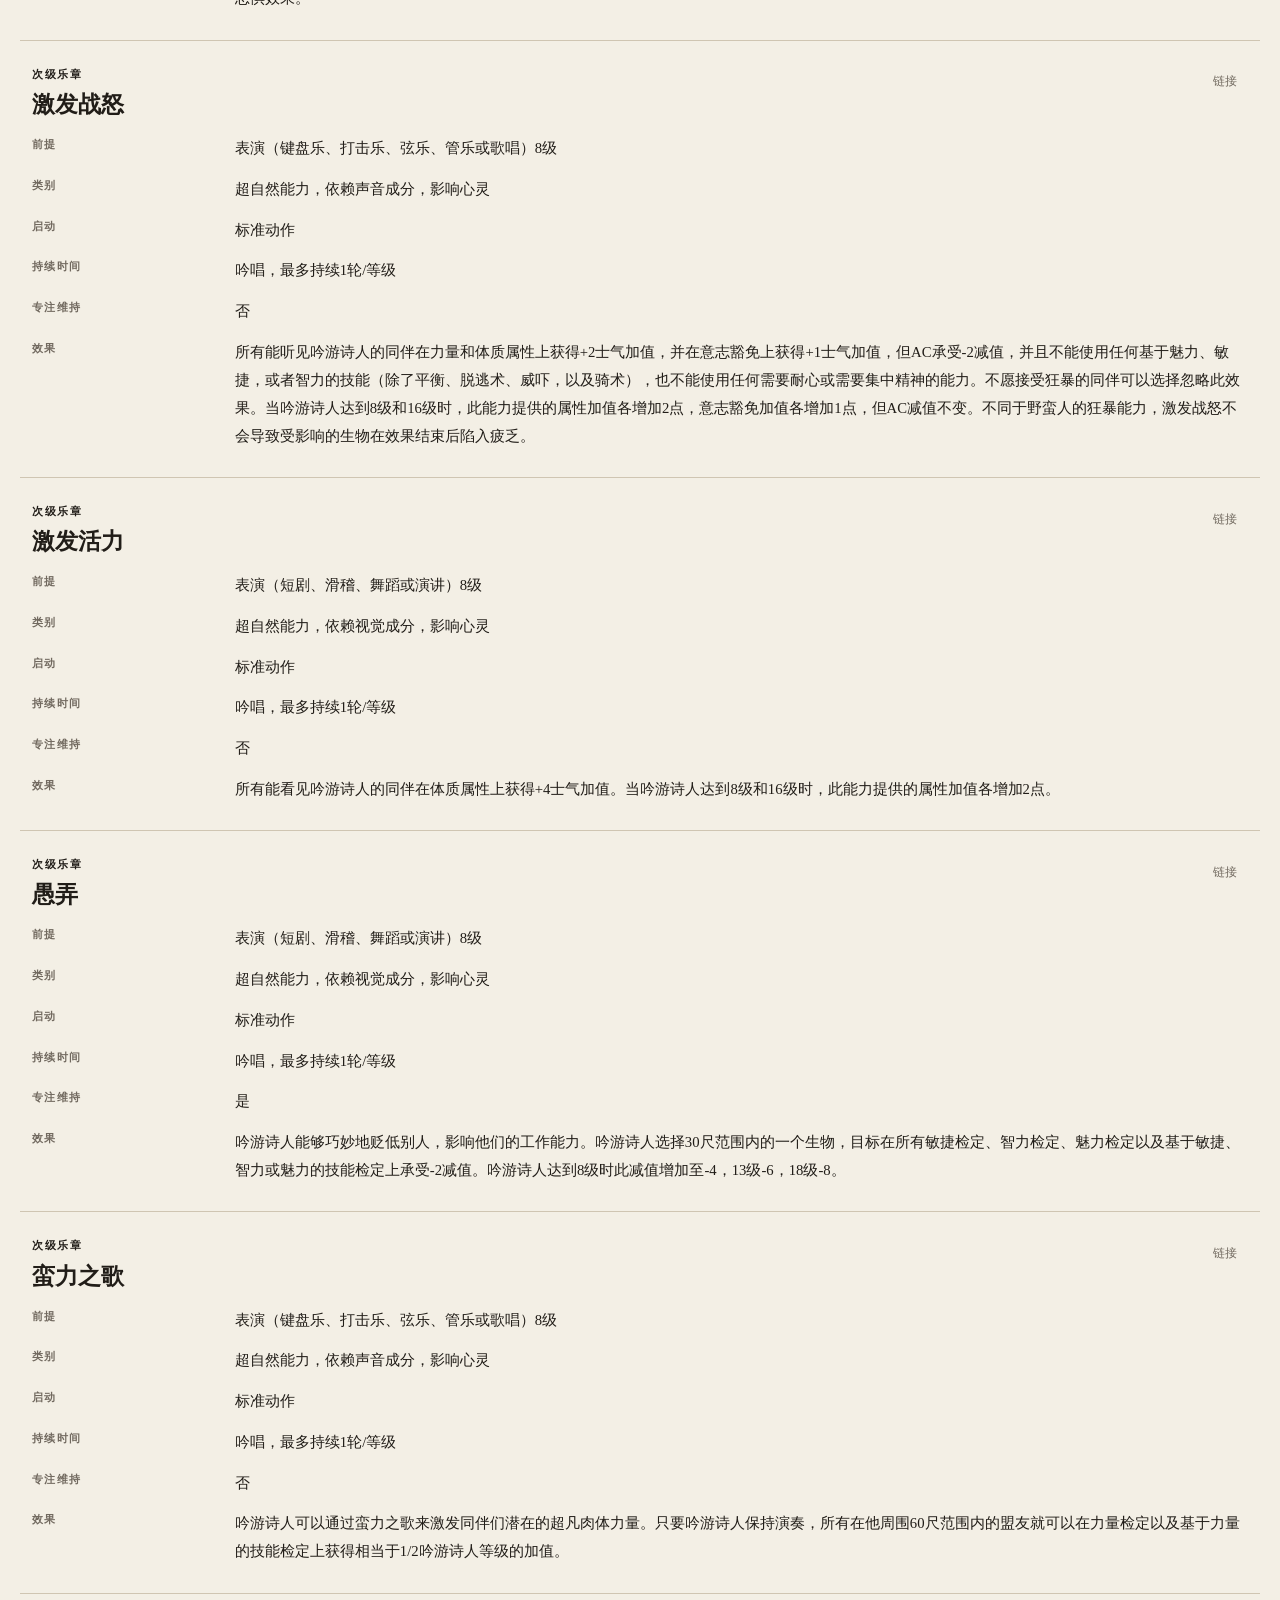
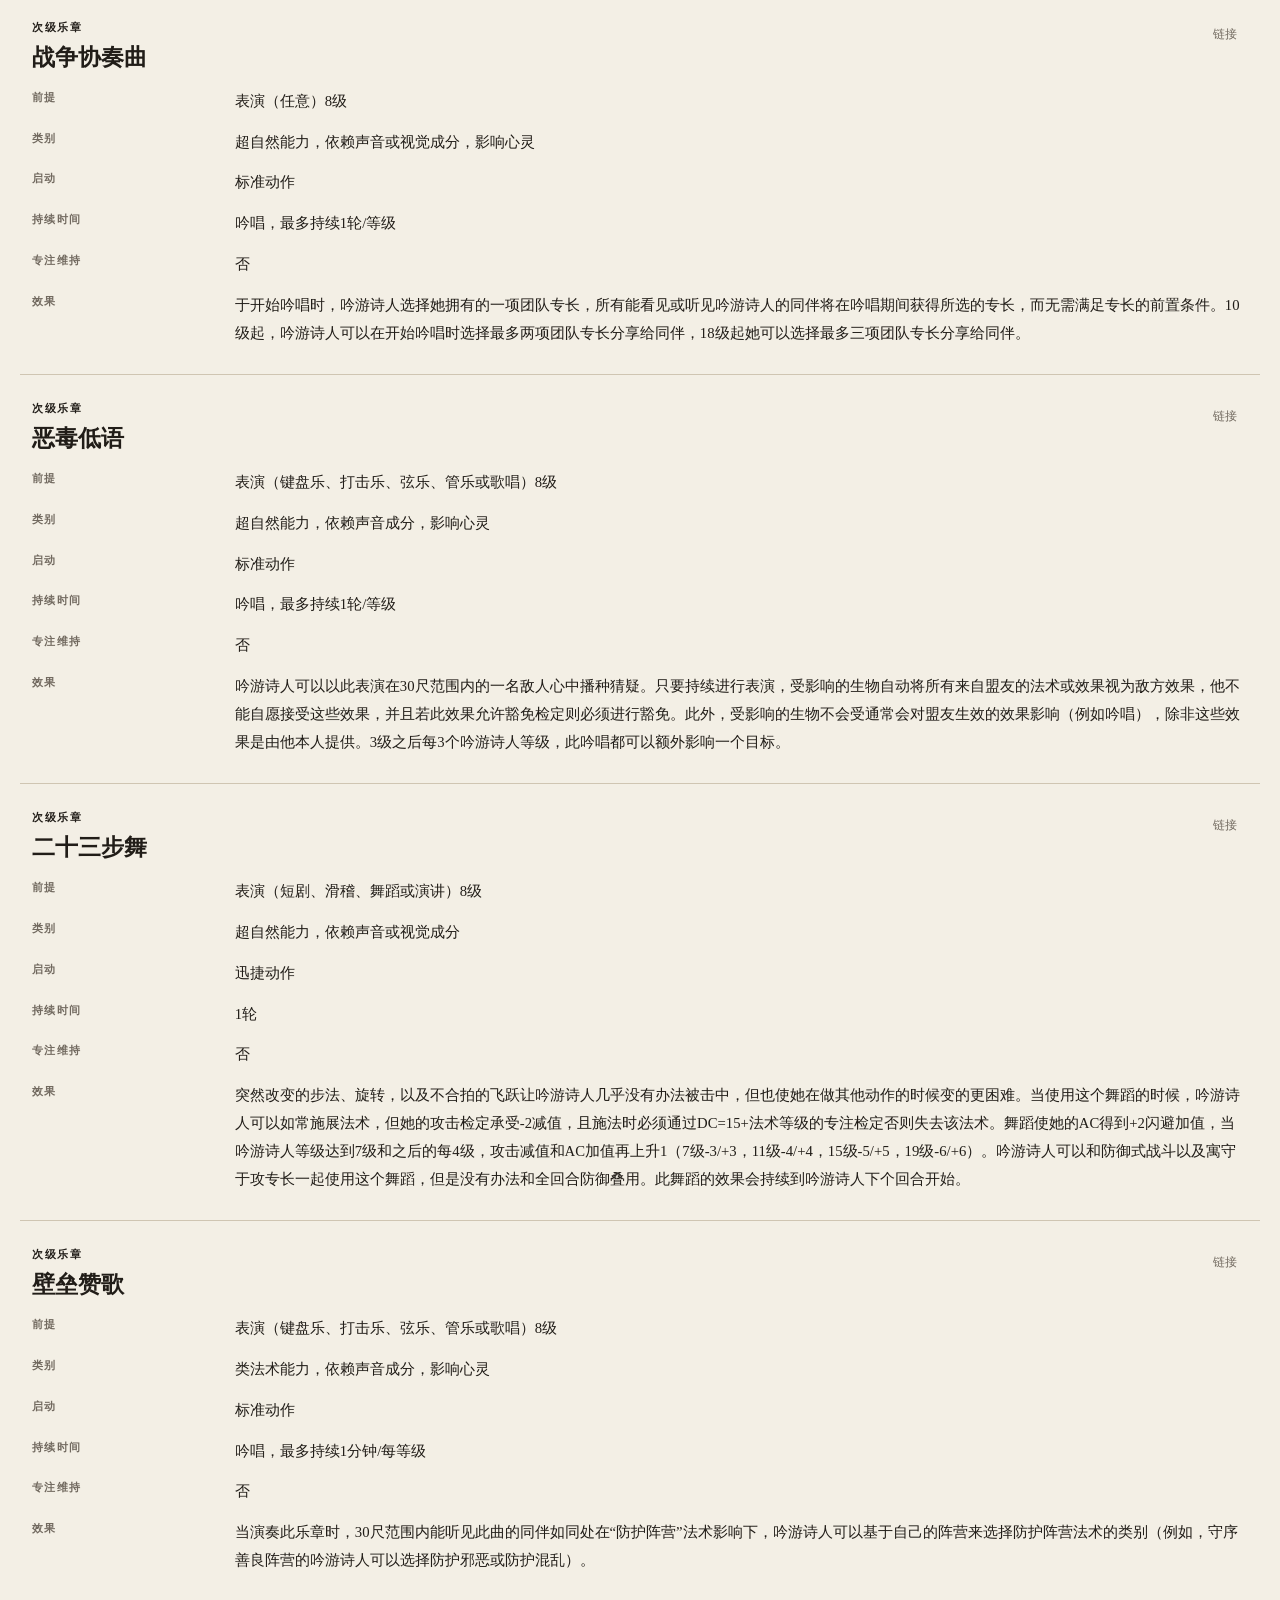
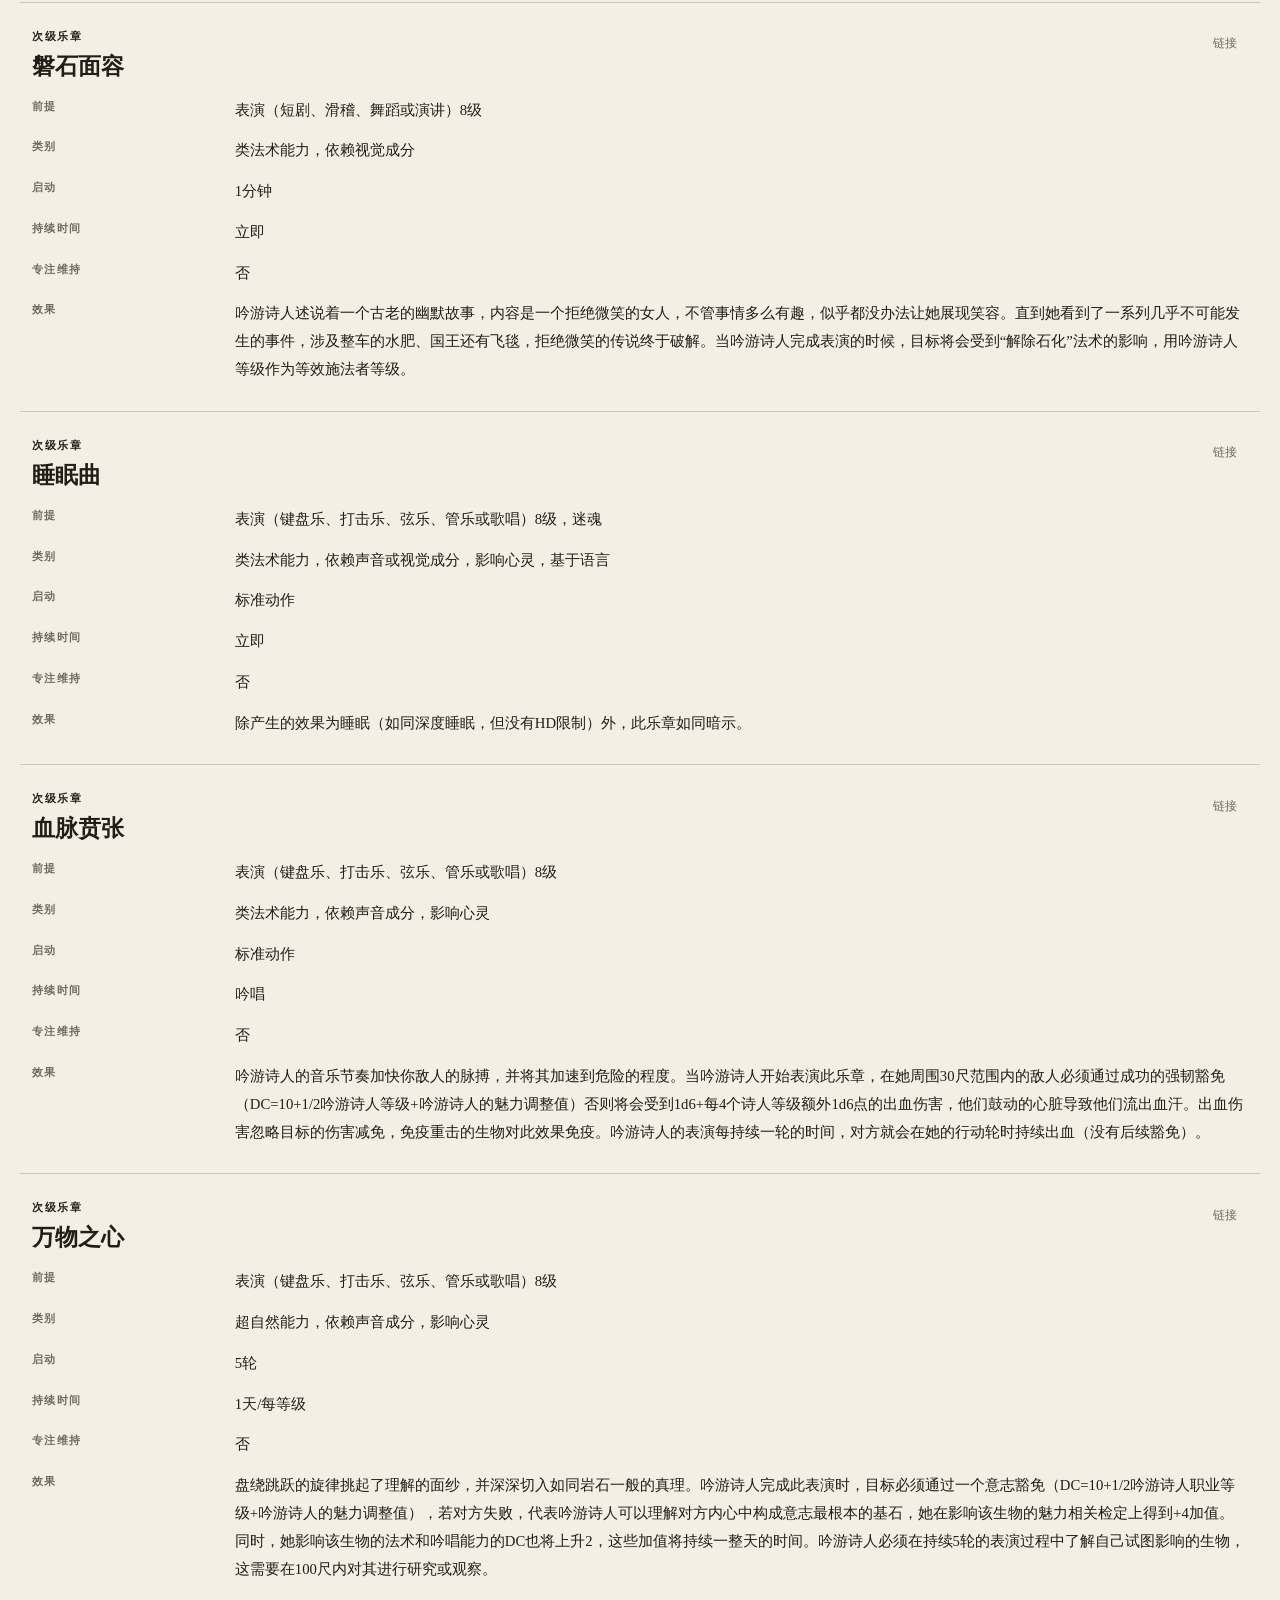
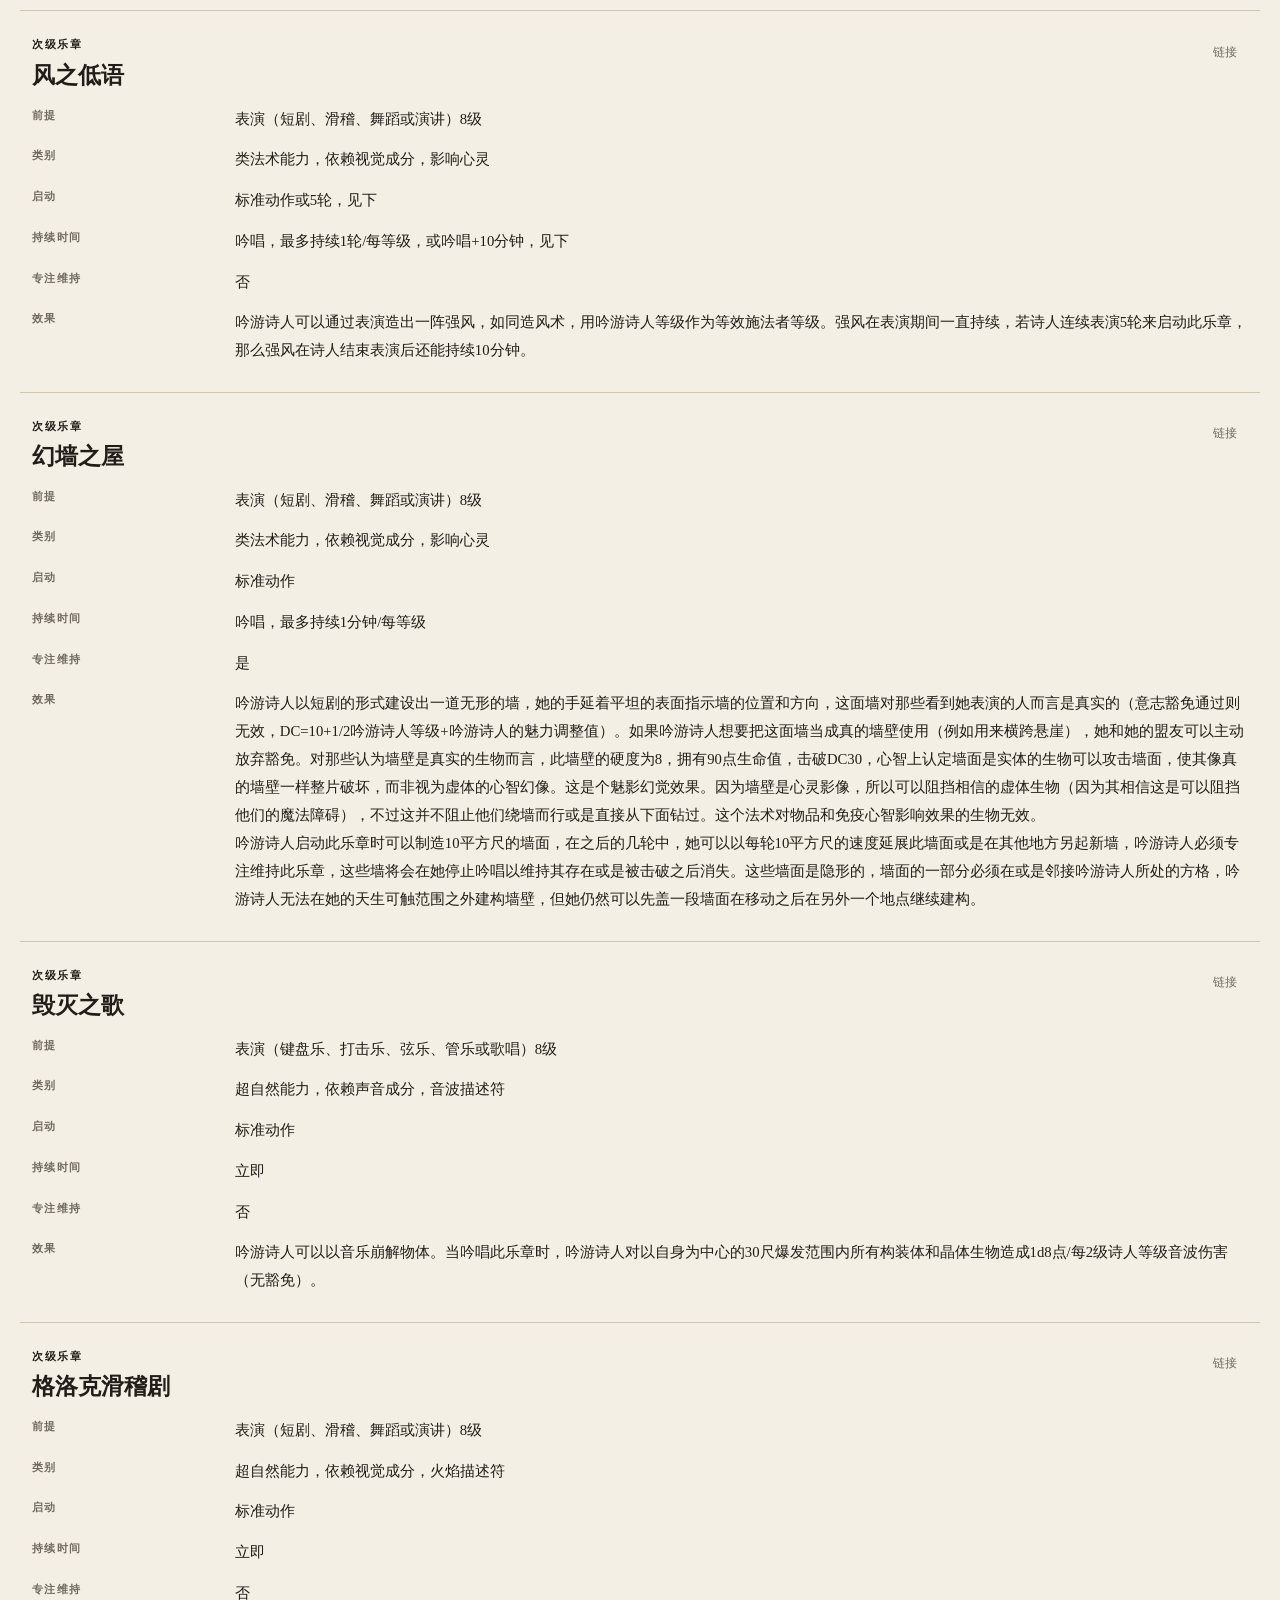
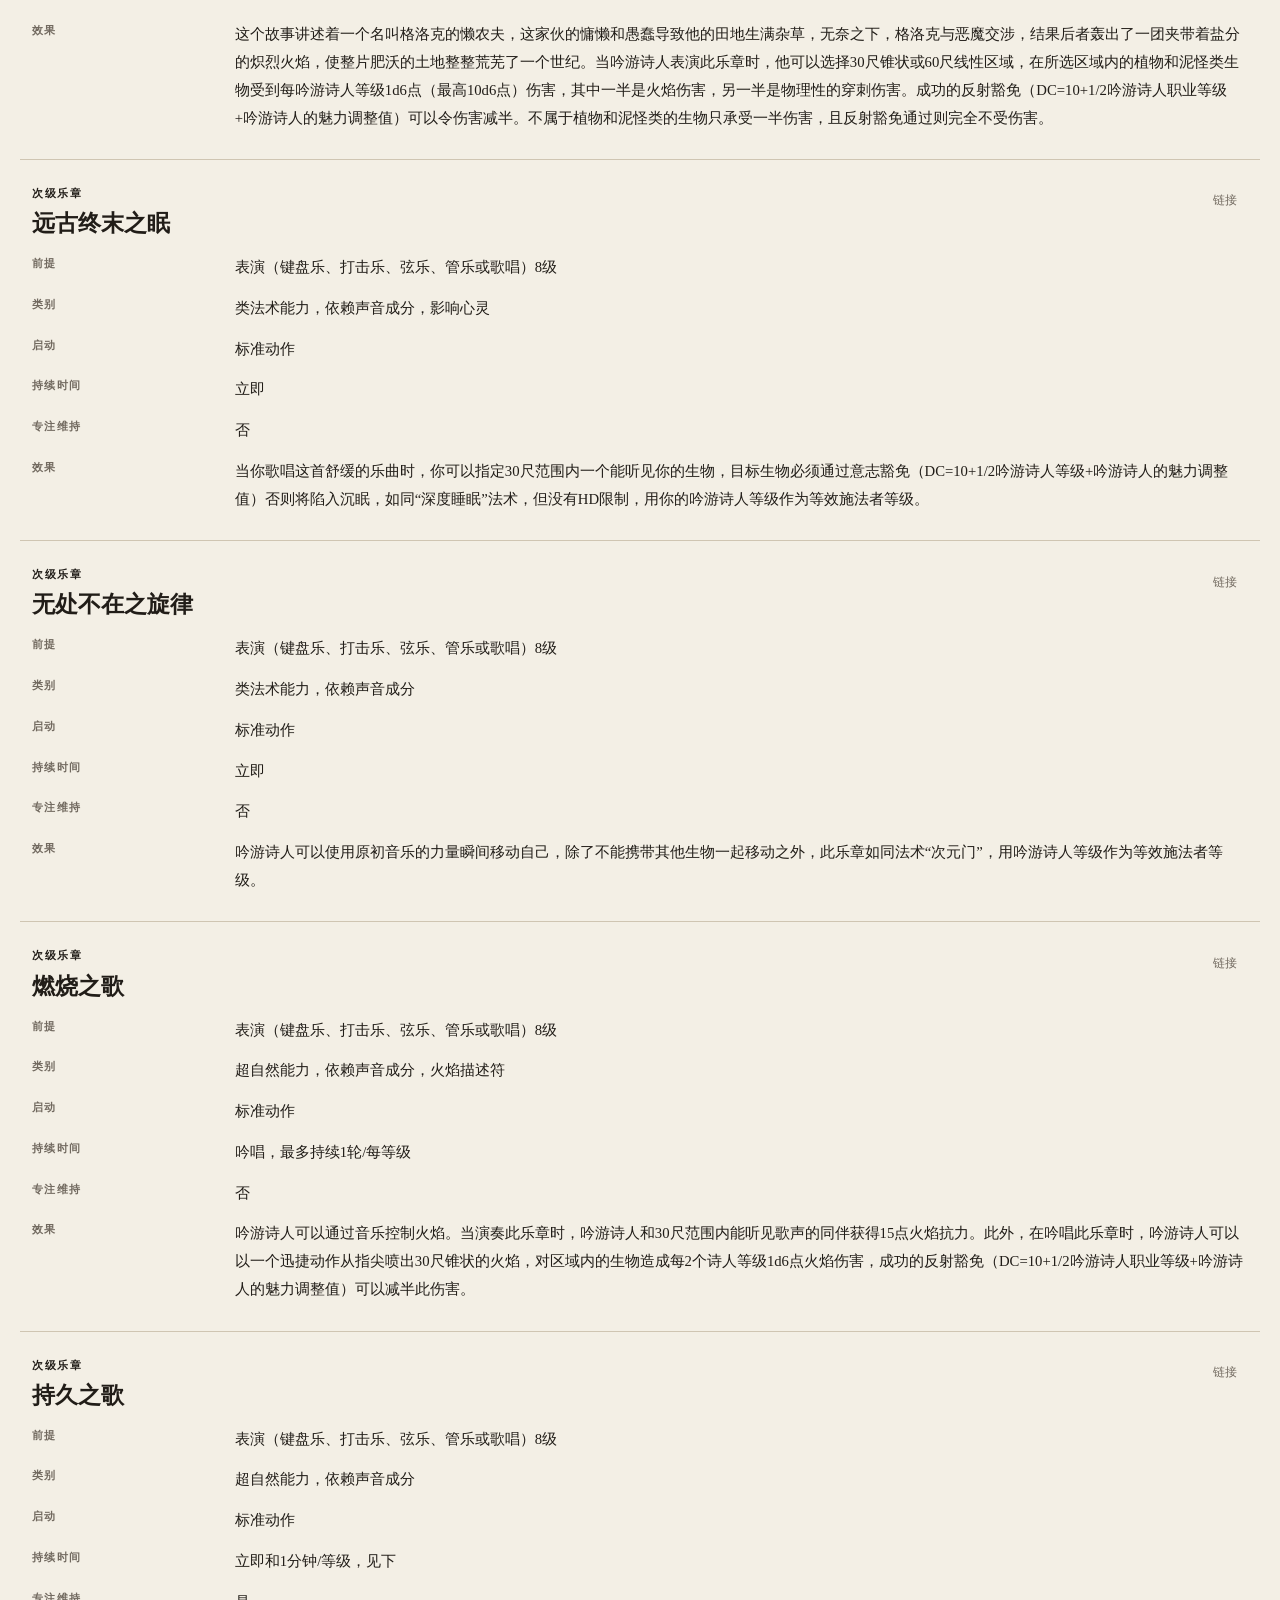
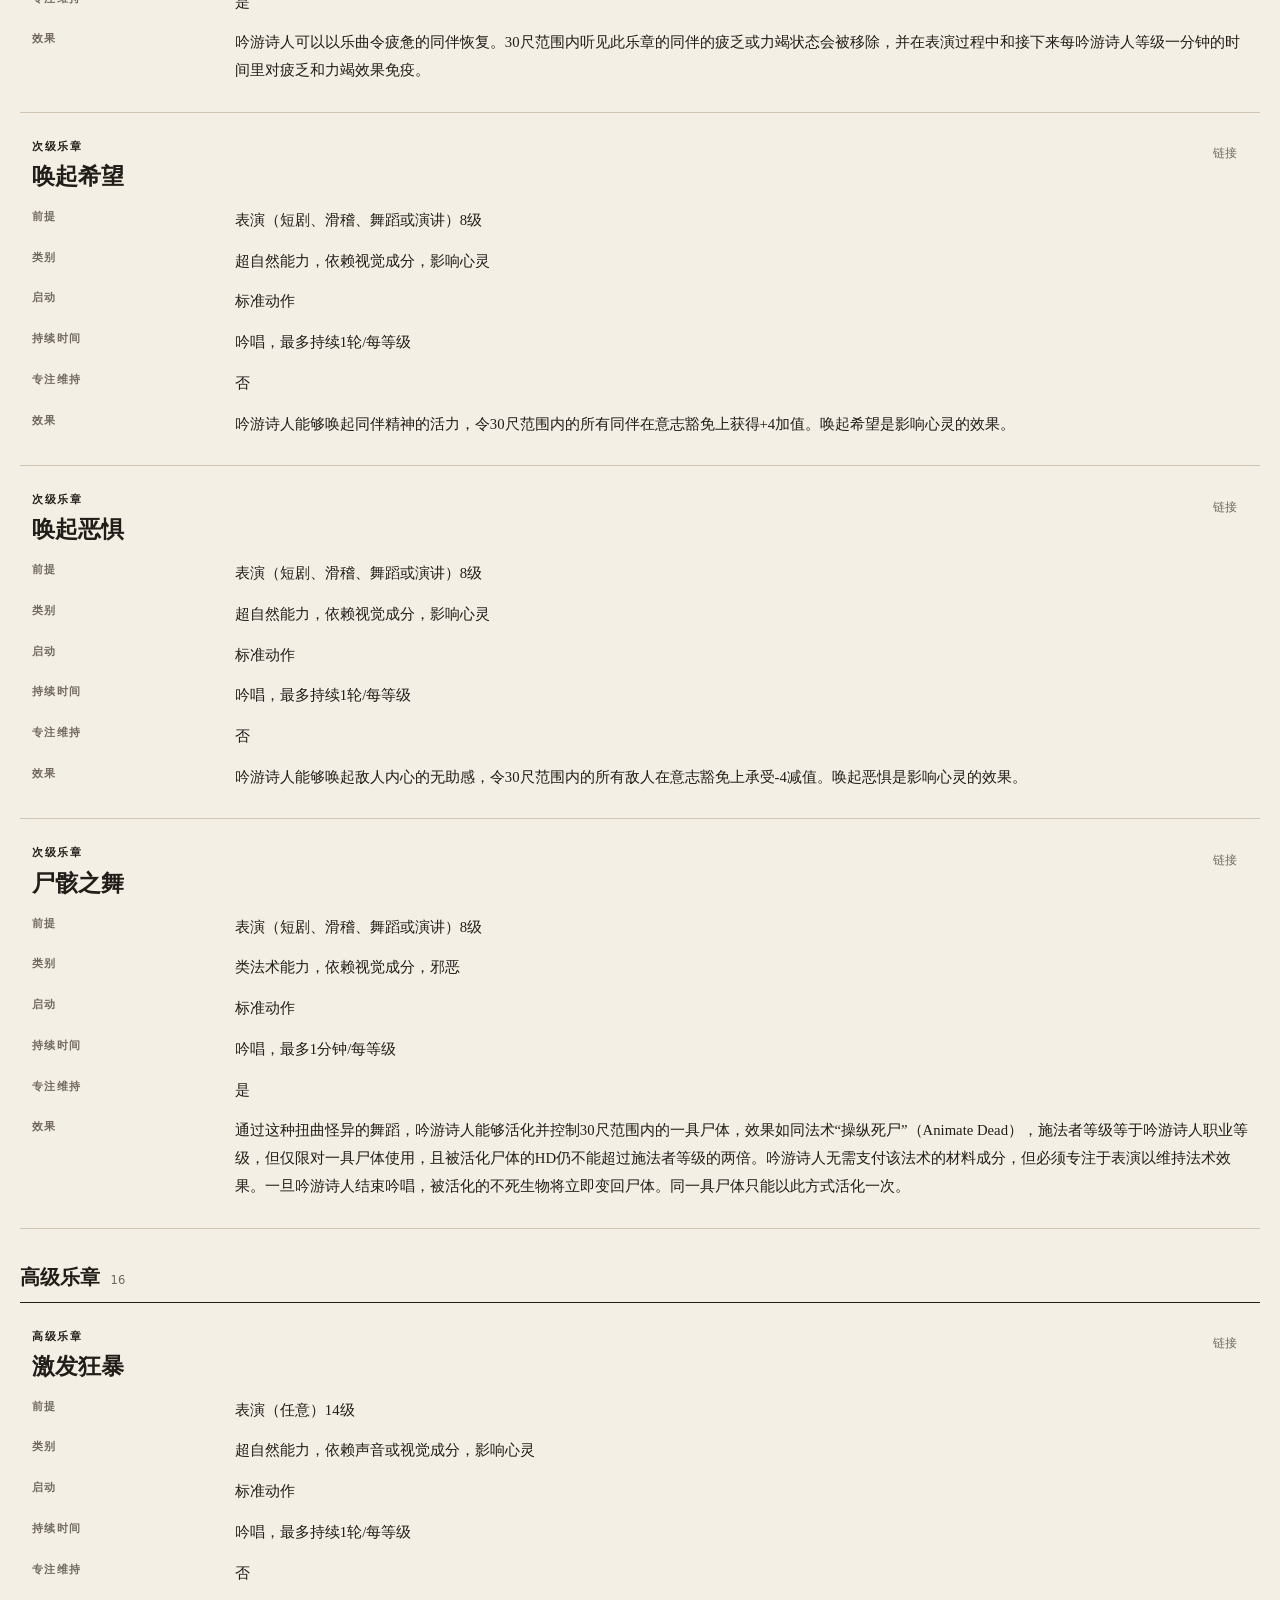
==== commit 4dc2ccef: "Standardize prestige class layout" ====
--- a/bard-movements.html
+++ b/bard-movements.html
@@ -23,7 +23,7 @@
     <main>
       <section class="library section-shell ranger-library" id="library" aria-labelledby="library-title">
         <div class="section-heading library-heading"><div><p class="eyebrow">吟唱扩展 · 58 首乐章</p><h2 id="library-title">诗人乐章</h2></div><p id="result-count" role="status" aria-live="polite">共 58 首</p></div>
-        <article class="scout-entry" id="bard-rules"><header><div><p class="type-label">使用规则</p><h3>取得与替换乐章</h3></div><button class="copy-link" type="button" data-anchor="bard-rules">链接</button></header><div class="entry-fields"><div><dt>规则</dt><dd>吟游诗人可以花费专长获得以下乐章作为吟唱，只要满足前提条件。<br>吟游诗人也可以选择获得以下乐章来替换掉自己职业能力提供的吟唱。破咒曲、迷魂曲可以换基础乐章；提振士气、提振技能和暗示可以替换次级乐章；提振战力、自由曲和提振英勇可以替换高级乐章；集体暗示可以替换史诗乐章。更高级的吟唱可以替换为低级的乐章。</dd></div></div></article>
+        <article class="scout-entry" id="bard-rules"><header><div><p class="type-label">使用规则</p><h3>取得与替换乐章</h3></div><button class="copy-link" type="button" data-anchor="bard-rules">链接</button></header><div class="entry-fields"><div><dt>规则</dt><dd>吟游诗人可以花费专长获得以下乐章作为吟唱，只要满足前提条件。<br>吟游诗人也可以选择获得以下乐章来替换掉自己职业能力提供的吟唱。破咒曲可以换基础乐章；提振士气、提振技能和暗示可以替换次级乐章；提振战力、自由曲和提振英勇可以替换高级乐章；集体暗示可以替换史诗乐章。更高级的吟唱可以替换为低级的乐章。</dd></div></div></article>
         <div class="toolbar scout-toolbar" aria-label="诗人乐章筛选工具">
           <label class="search-box"><span class="sr-only">搜索诗人乐章</span><span aria-hidden="true">⌕</span><input id="search" type="search" placeholder="搜索乐章、前提、类别或效果…" autocomplete="off" /><kbd>/</kbd></label>
           <div class="type-filters" id="bard-filters" role="group" aria-label="按乐章等级筛选"><button class="filter is-active" type="button" data-category="全部" aria-pressed="true">全部</button><button class="filter" type="button" data-category="basic" aria-pressed="false">基础</button><button class="filter" type="button" data-category="lesser" aria-pressed="false">次级</button><button class="filter" type="button" data-category="greater" aria-pressed="false">高级</button><button class="filter" type="button" data-category="epic" aria-pressed="false">史诗</button></div>
--- a/styles.css
+++ b/styles.css
@@ -127,6 +127,23 @@
 .entry-fields dt { color: var(--muted); font-size: .7rem; font-weight: 800; letter-spacing: .12em; }
 .entry-fields dd { margin: 0; font-family: var(--serif); font-size: .92rem; line-height: 1.9; }
 
+.prestige-entry { padding-block: 2rem 2.5rem; }
+.prestige-entry > header { padding-bottom: 1rem; border-bottom: 1px solid var(--line); }
+.prestige-entry > header h3 { font-size: clamp(1.55rem, 2.5vw, 2rem); }
+.prestige-content { display: grid; gap: 1.5rem; margin-top: 1.25rem; }
+.prestige-subsection { min-width: 0; }
+.prestige-subsection > h4 { margin: 0 0 .65rem; color: var(--red-dark); font: 700 1rem/1.3 var(--serif); }
+.prestige-copy { padding: 1rem 1.1rem; border: 1px solid var(--line); background: rgb(251 248 240 / 48%); font-family: var(--serif); font-size: .9rem; line-height: 1.85; }
+.prestige-copy > p { margin: 0; }
+.prestige-copy > p + p, .prestige-copy > p + .prestige-rule, .prestige-copy > .prestige-rule + p { margin-top: .8rem; }
+.prestige-rule { display: grid; grid-template-columns: minmax(150px, .28fr) minmax(0, 1.72fr); gap: 1rem; padding: .65rem 0; border-top: 1px solid var(--line); }
+.prestige-rule:first-child { padding-top: 0; border-top: 0; }
+.prestige-rule:last-child { padding-bottom: 0; }
+.prestige-rule h5 { margin: 0; color: #514a41; font: 700 .82rem/1.65 var(--sans); }
+.prestige-rule p { margin: 0; }
+.prestige-advancement .class-table-wrap { max-height: 34rem; }
+.prestige-advancement table { min-width: 720px; }
+
 @media (max-width: 900px) {
   .toolbar { align-items: stretch; flex-direction: column; }
   .search-box { flex-basis: auto; }
@@ -157,6 +174,9 @@
   .entry-fields > div { display: block; }
   .entry-fields dd { margin-top: .2rem; }
   .entry-fields > div + div { margin-top: .85rem; padding-top: .85rem; border-top: 1px solid var(--line); }
+  .prestige-entry { padding-inline: .25rem; }
+  .prestige-copy { padding: .8rem; }
+  .prestige-rule { grid-template-columns: 1fr; gap: .2rem; }
 }
 
 @media (prefers-reduced-motion: reduce) { html { scroll-behavior: auto; } }
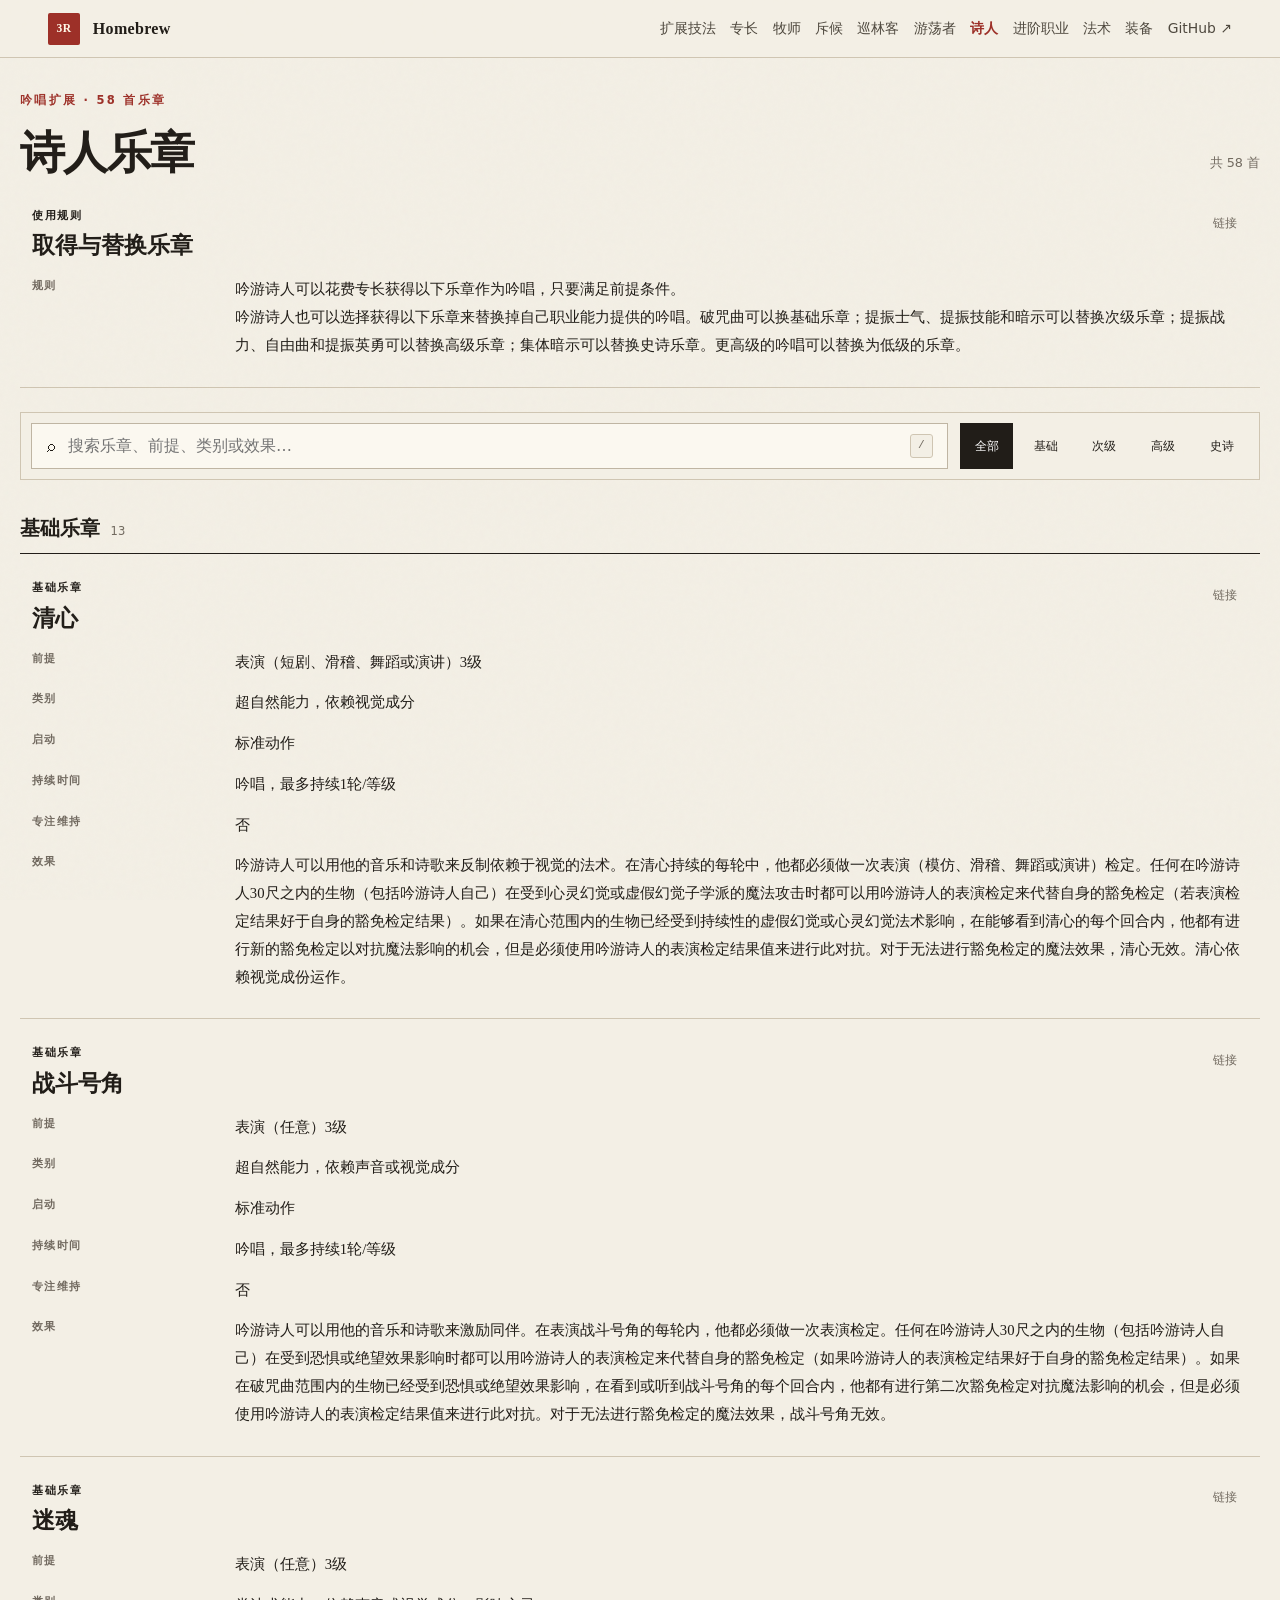
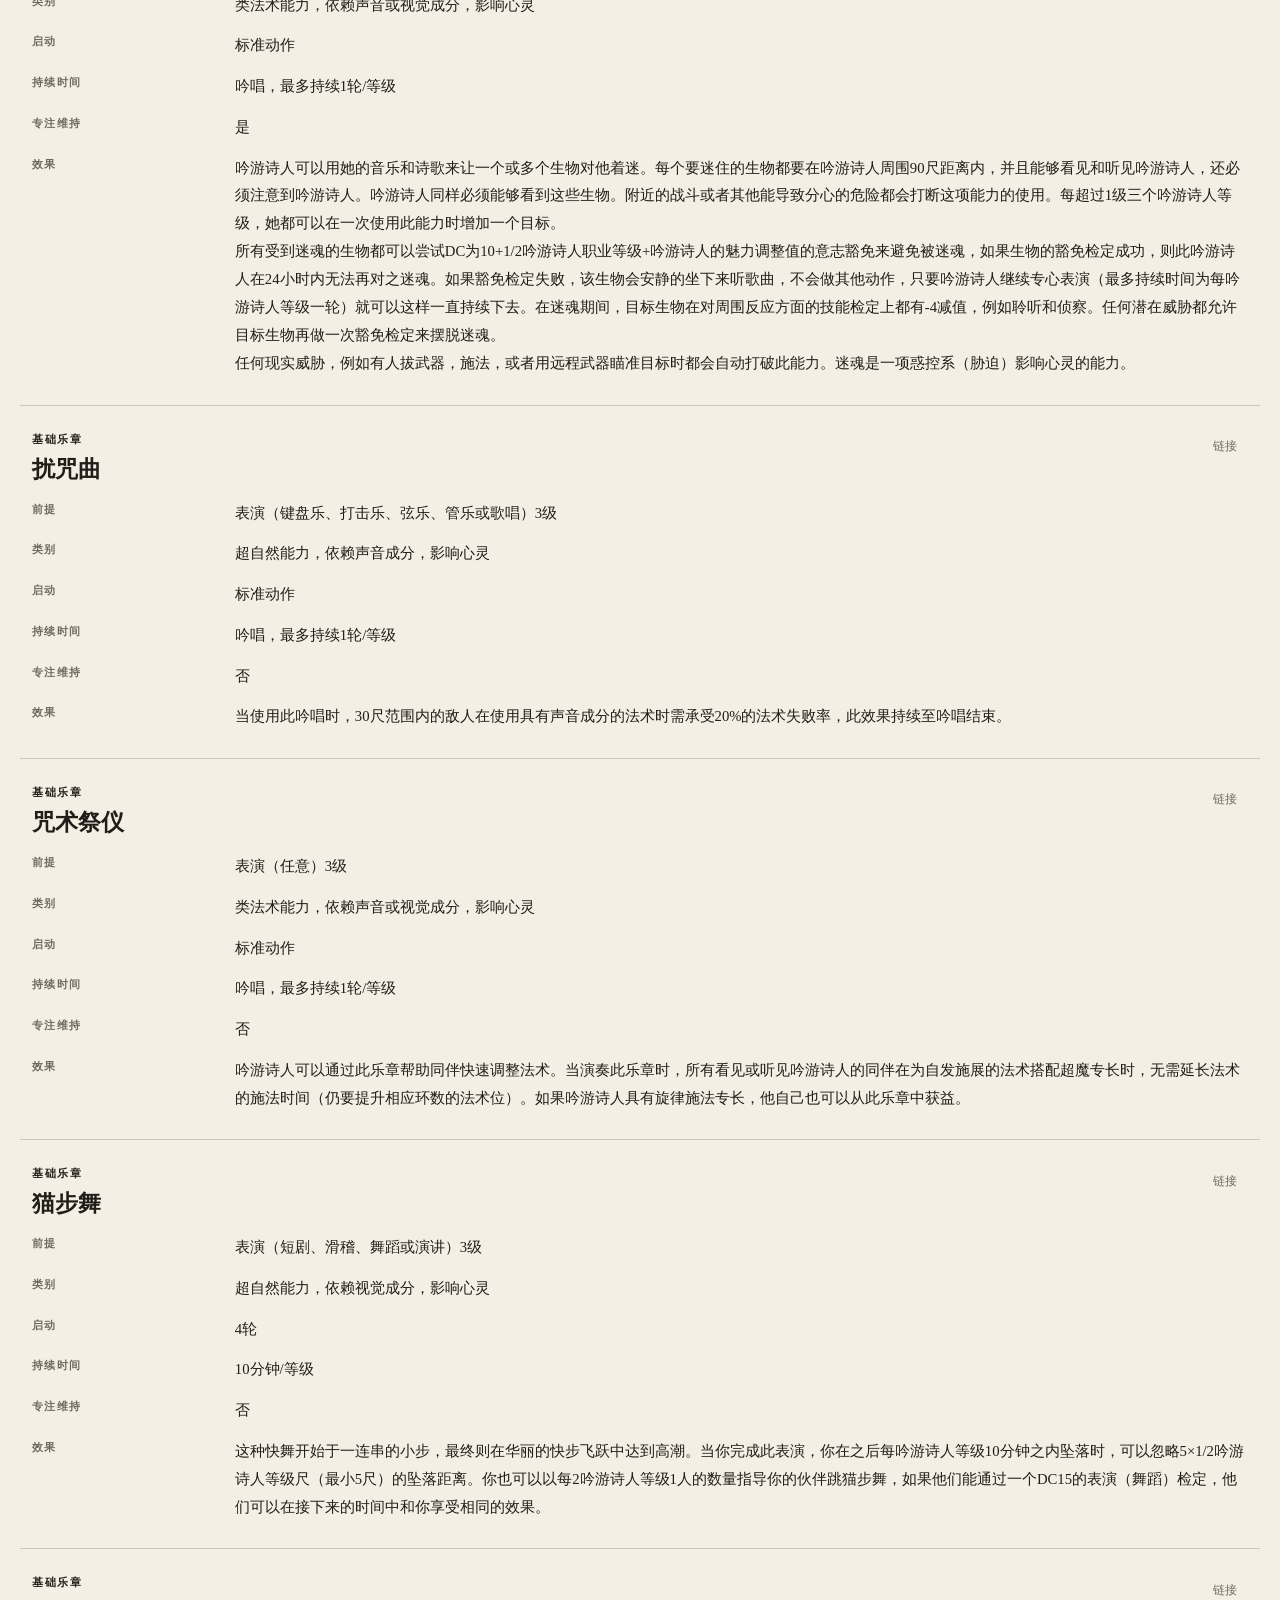
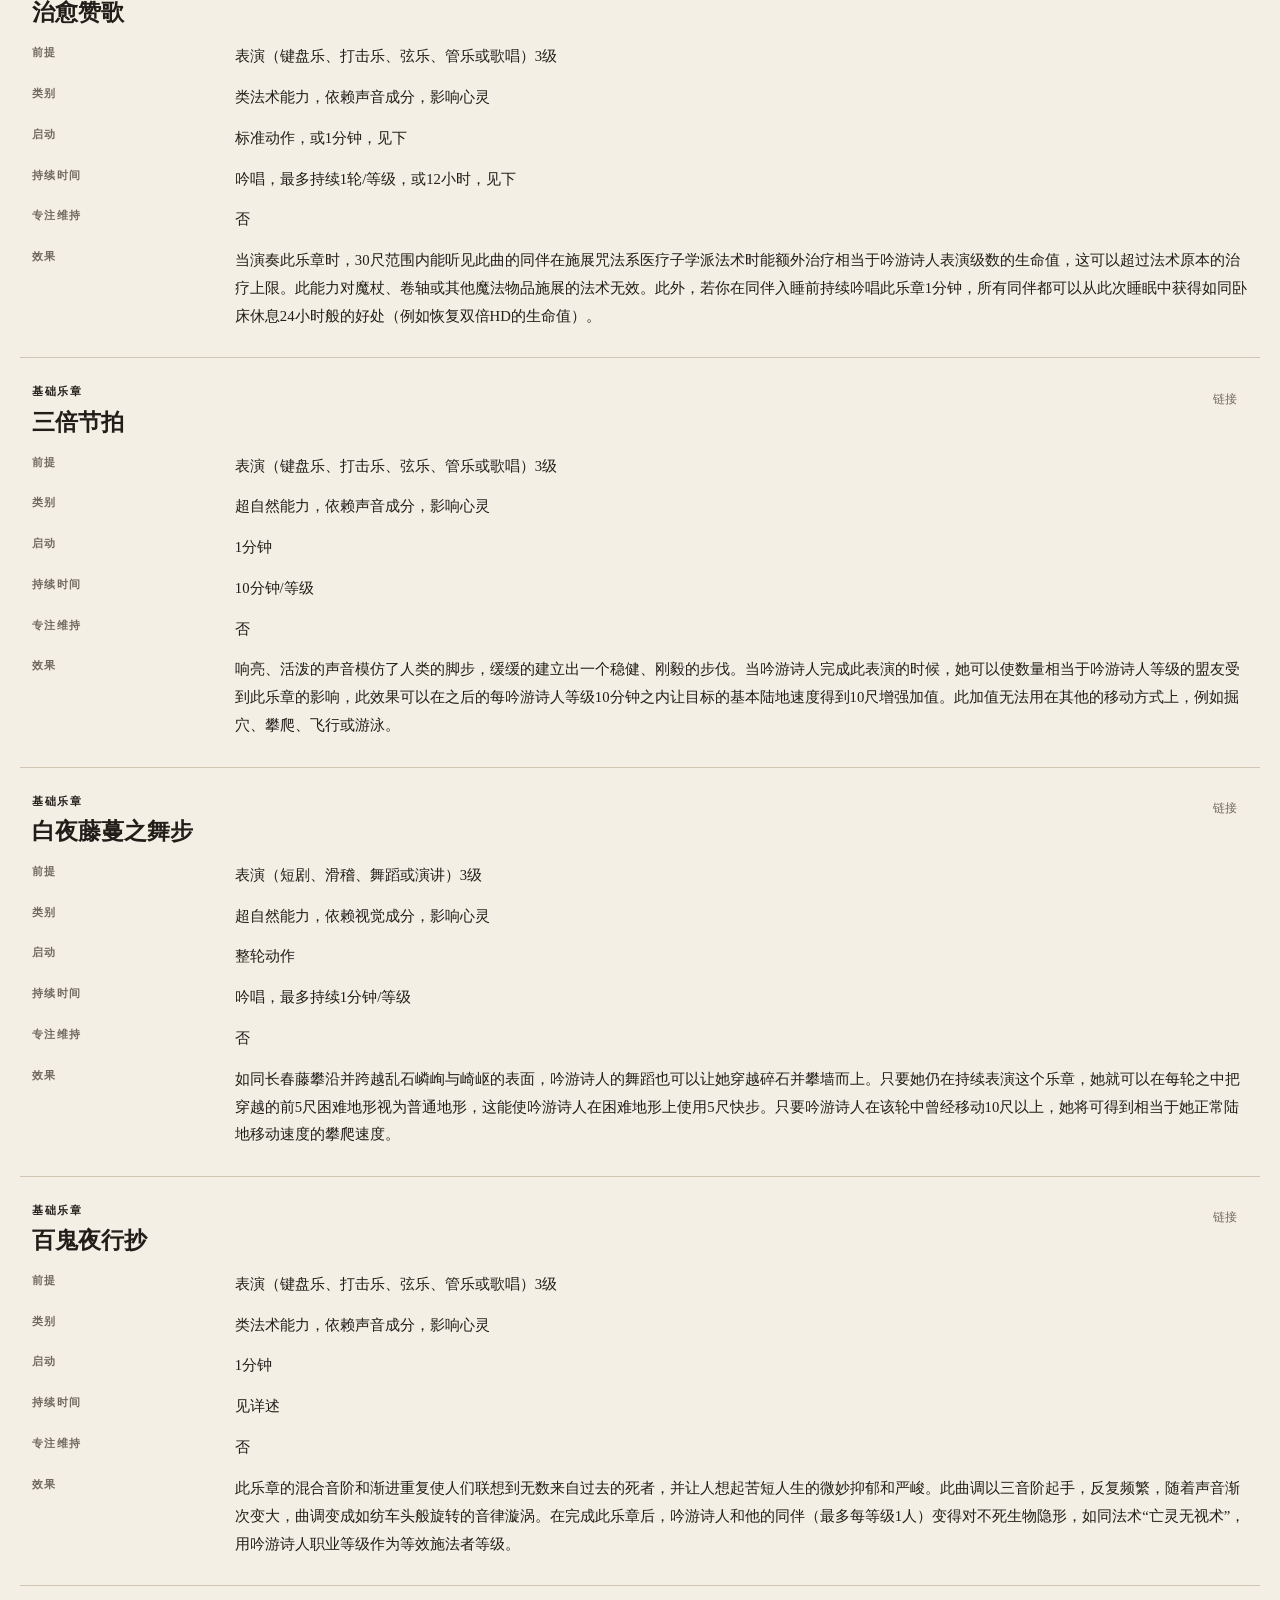
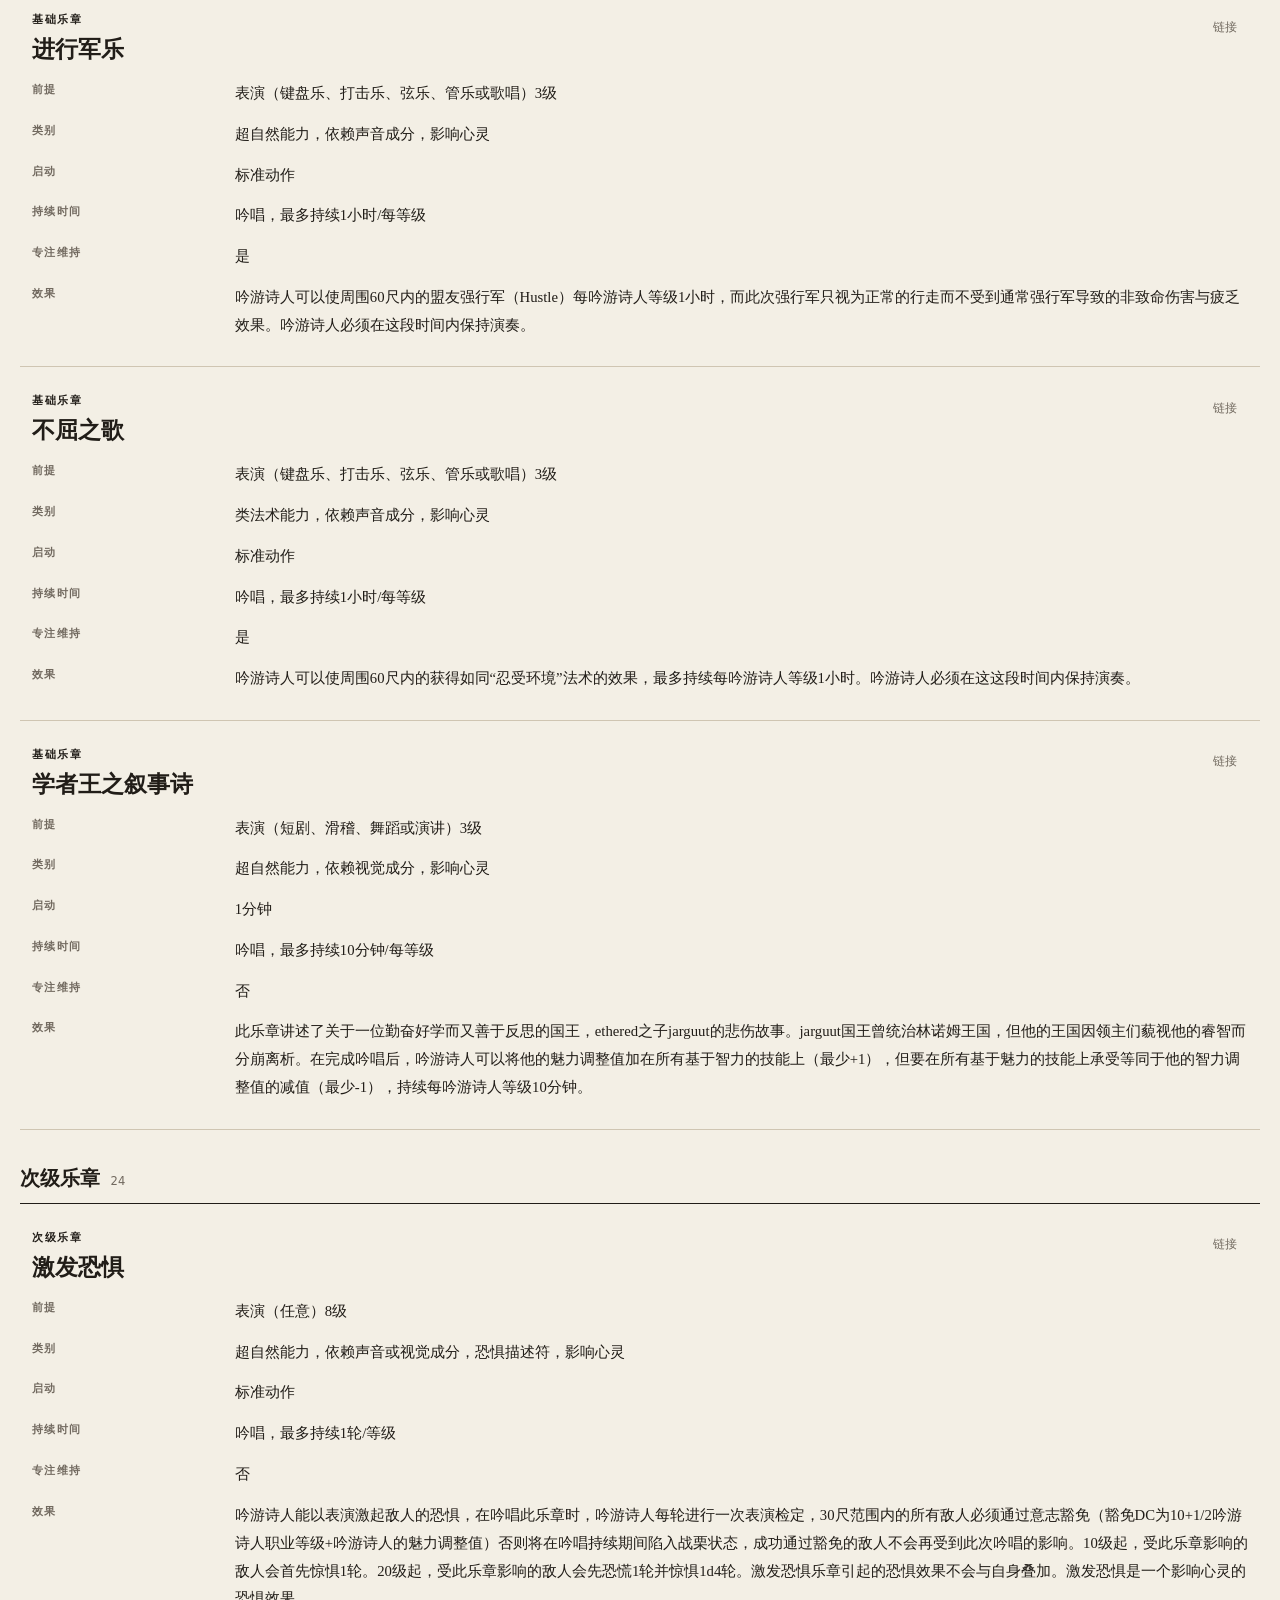
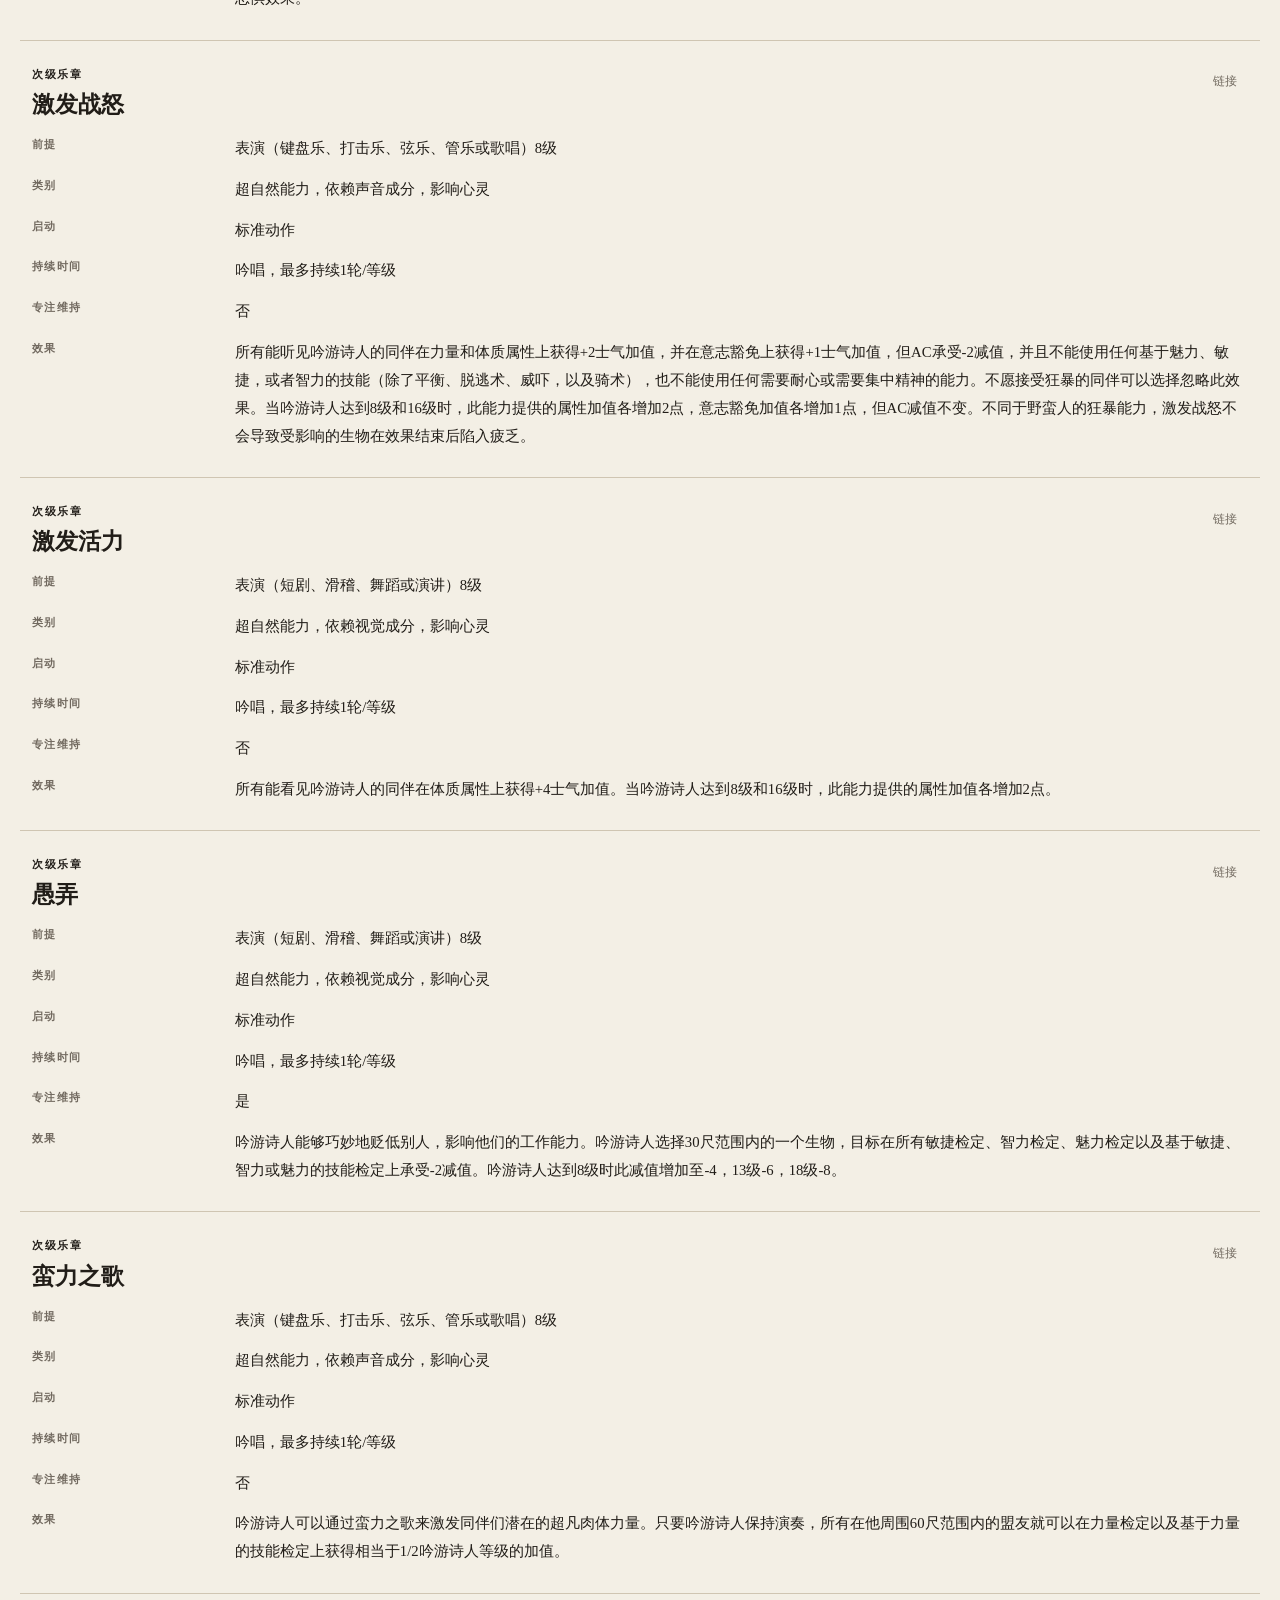
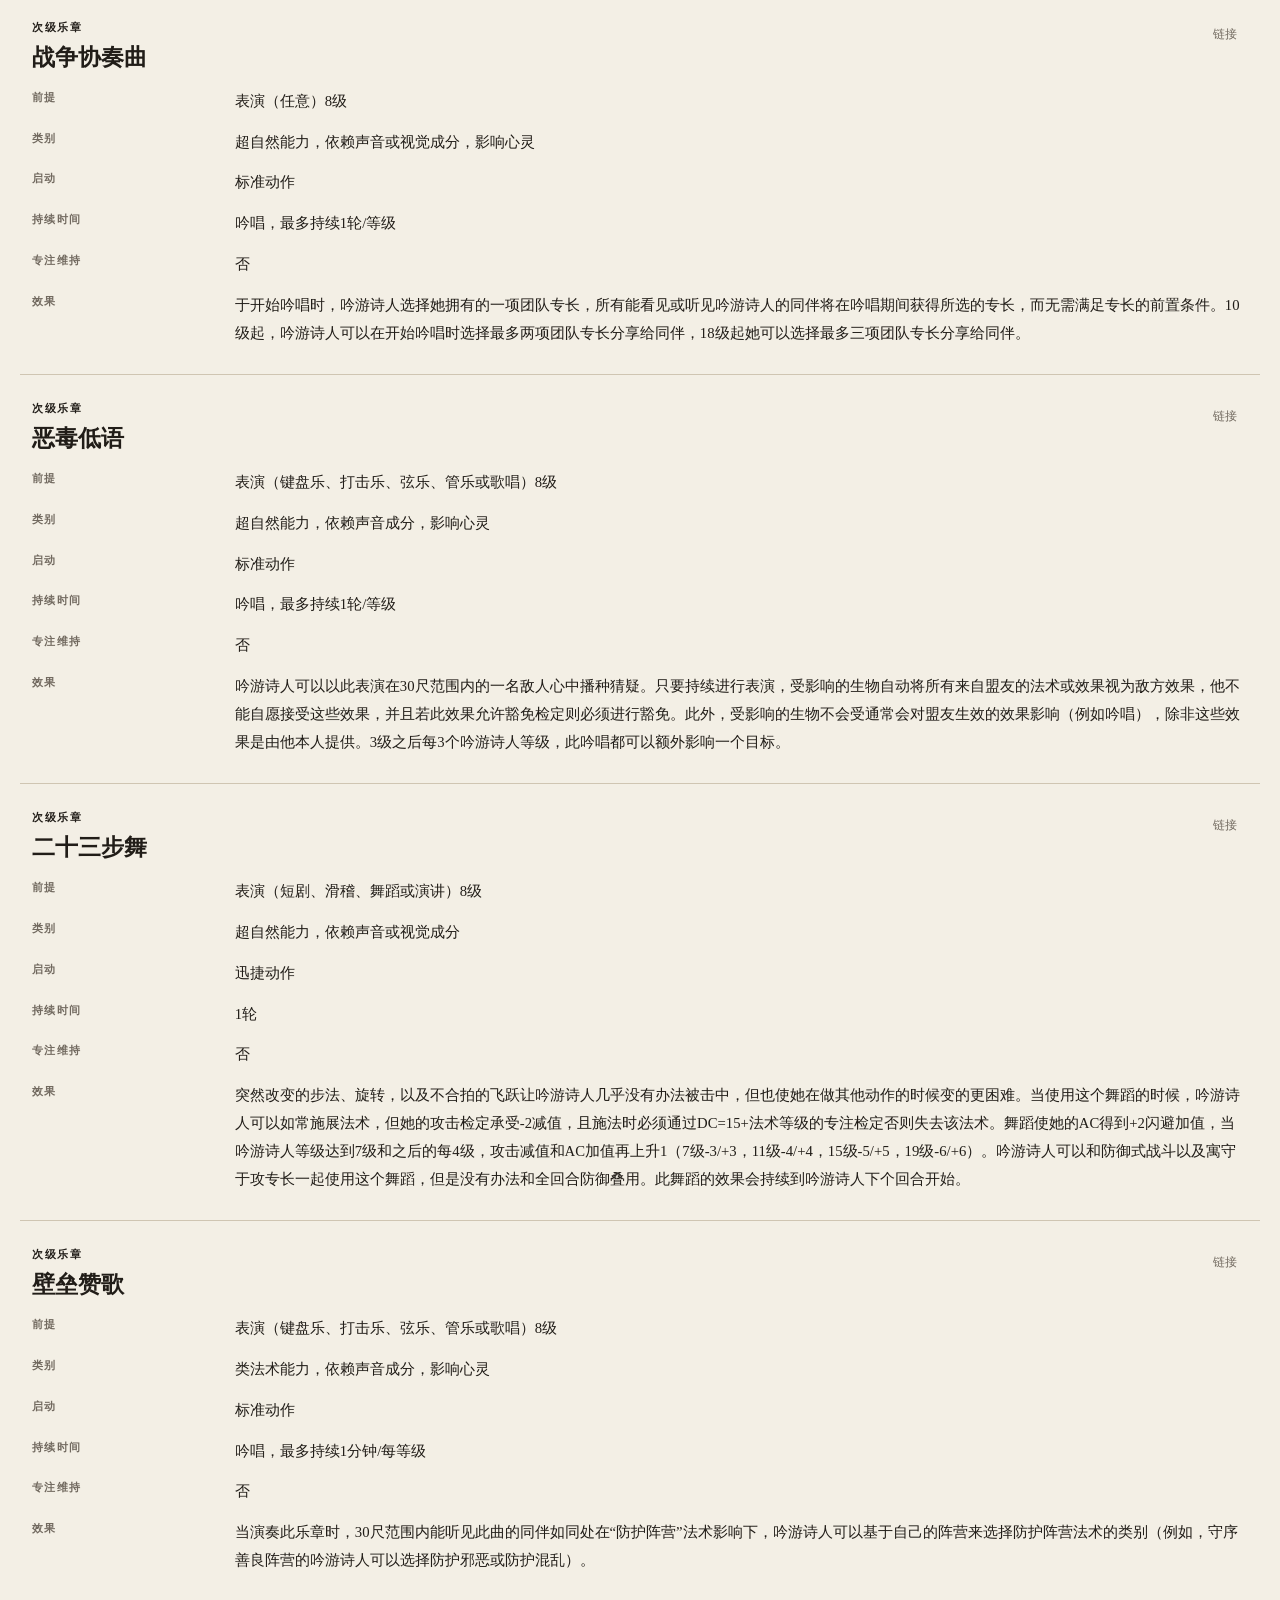
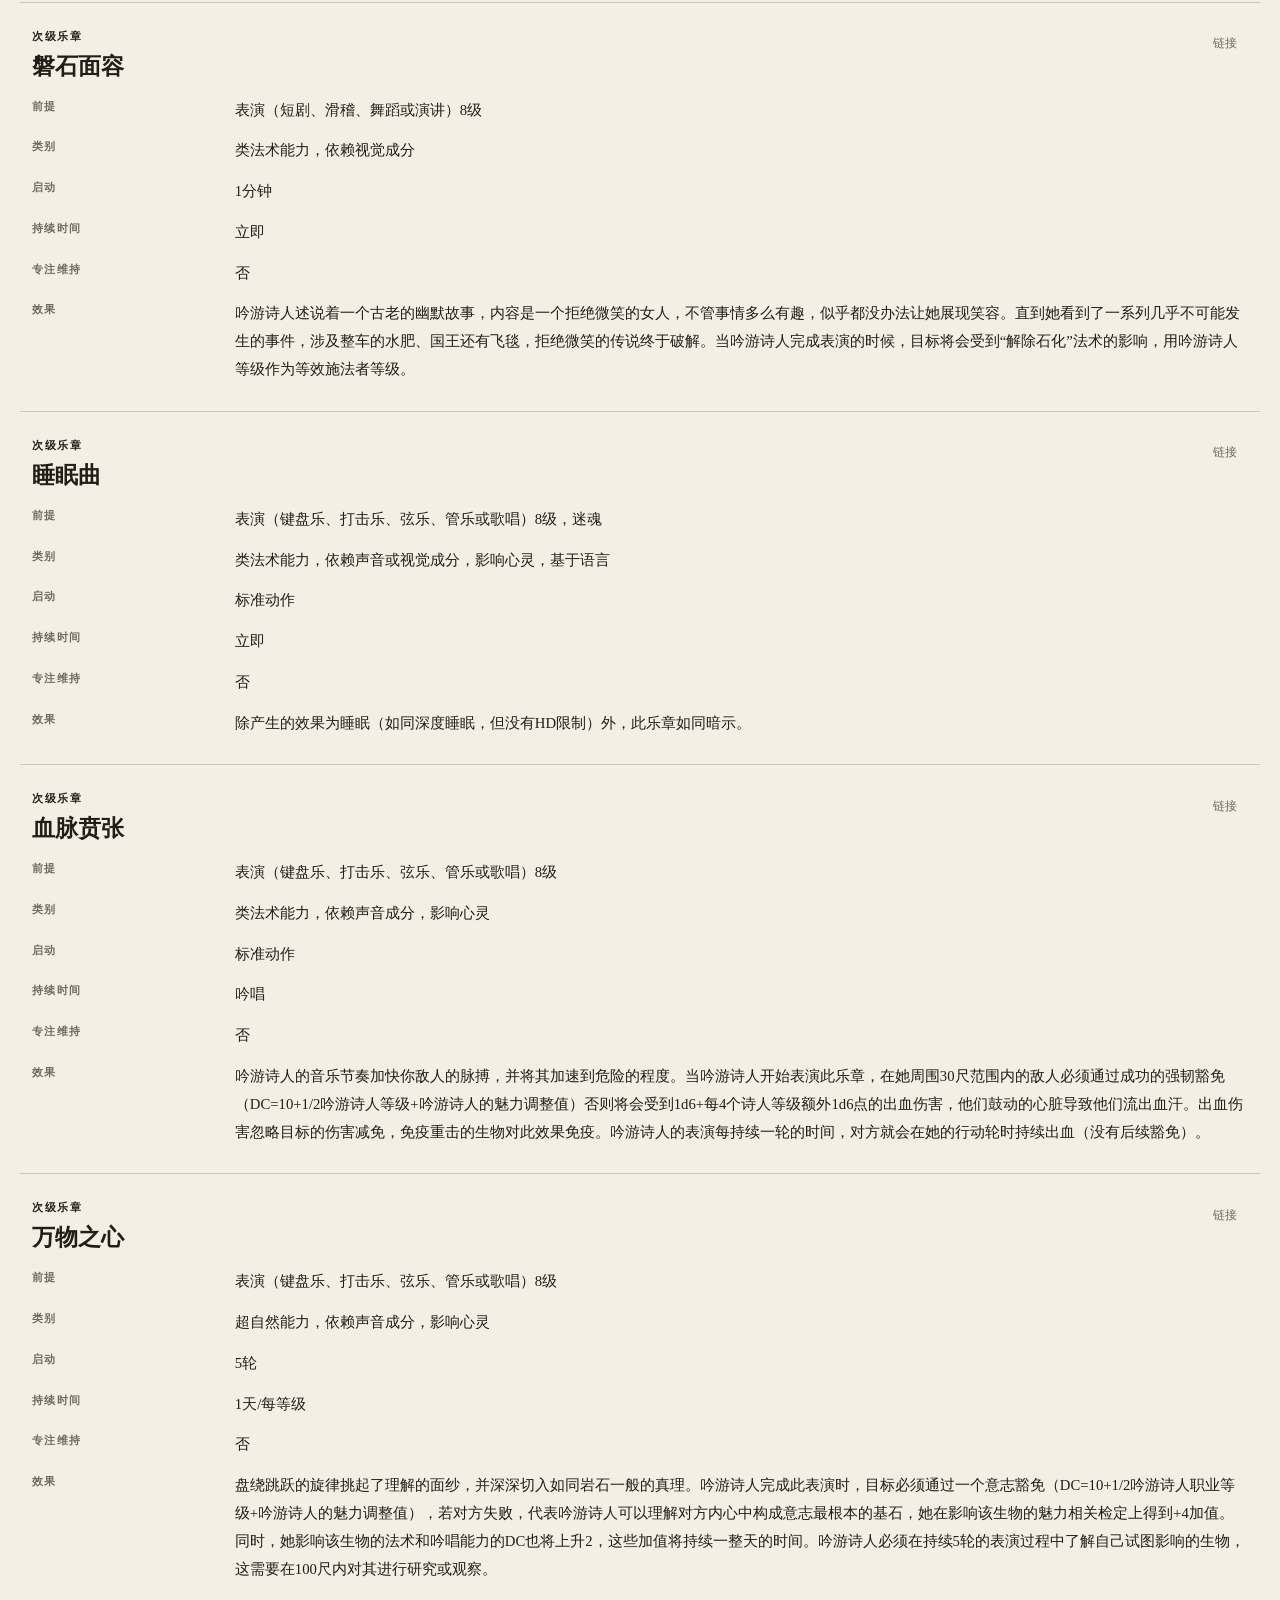
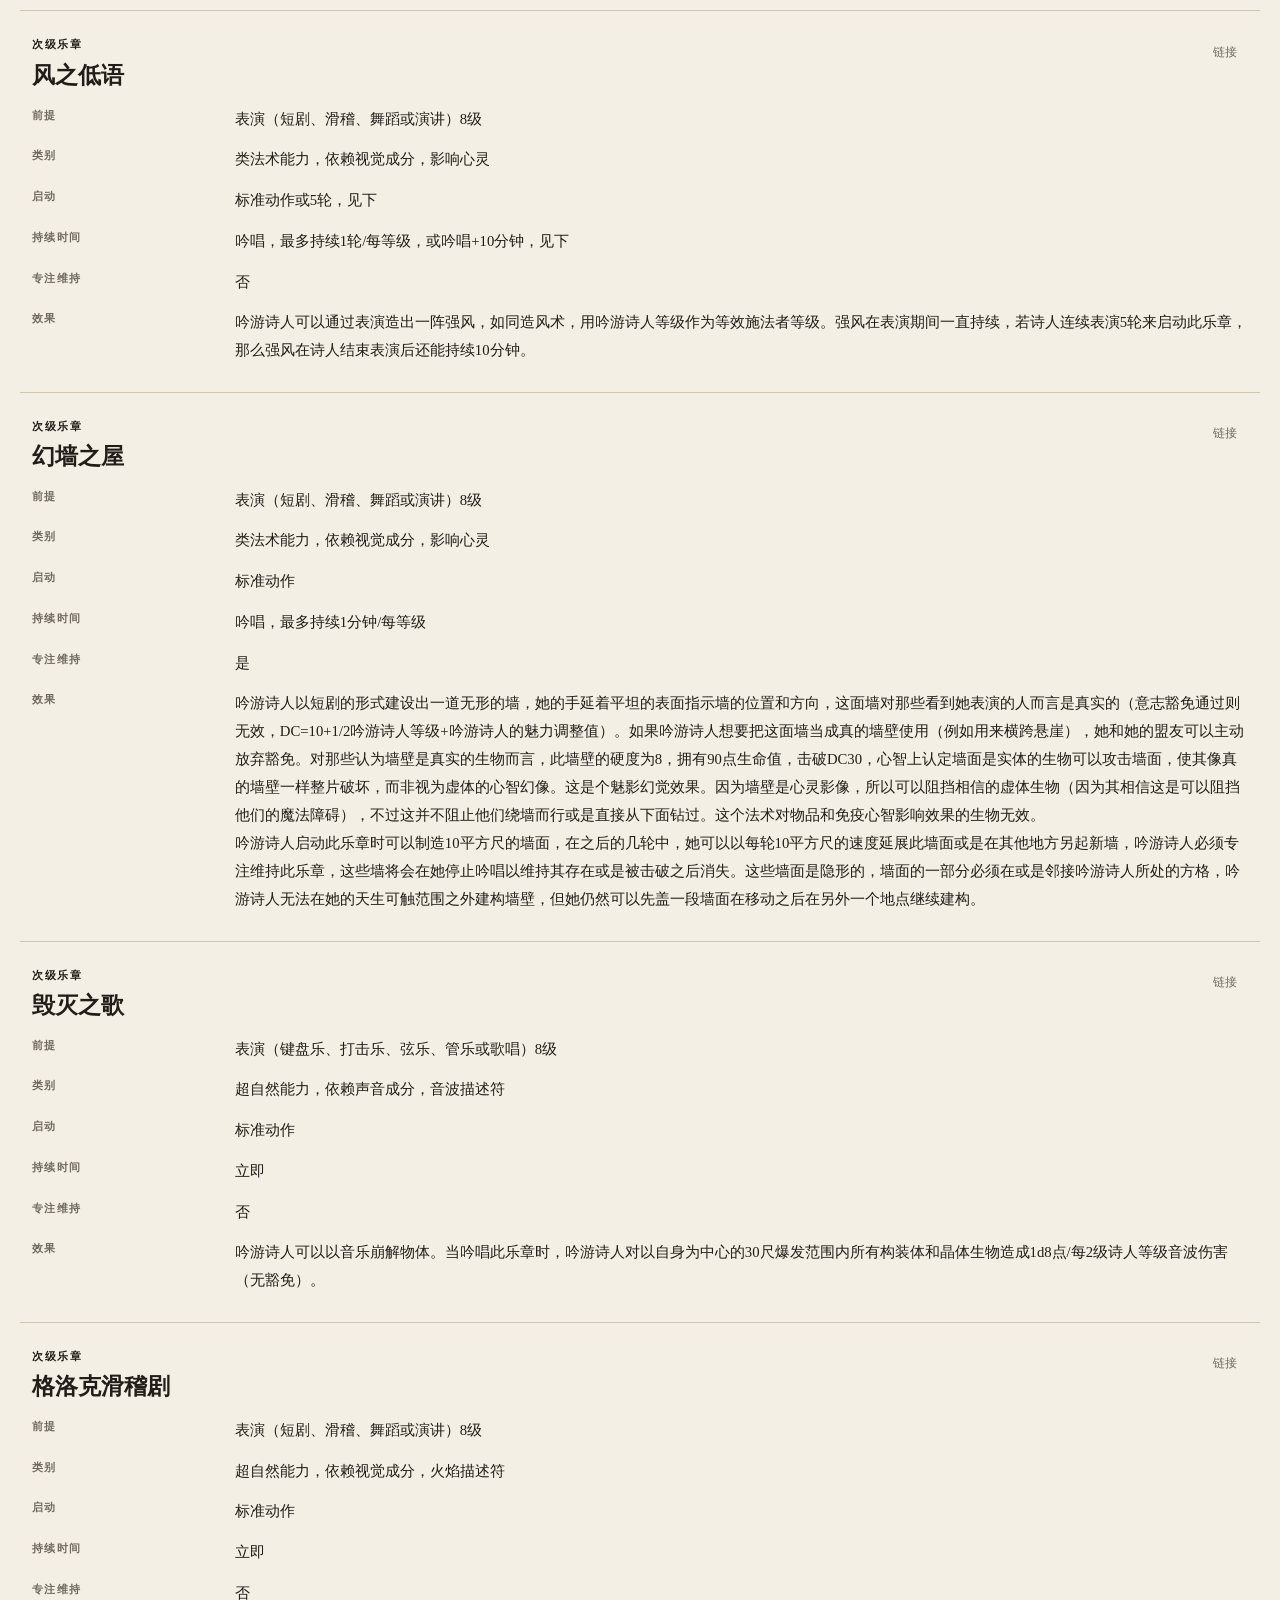
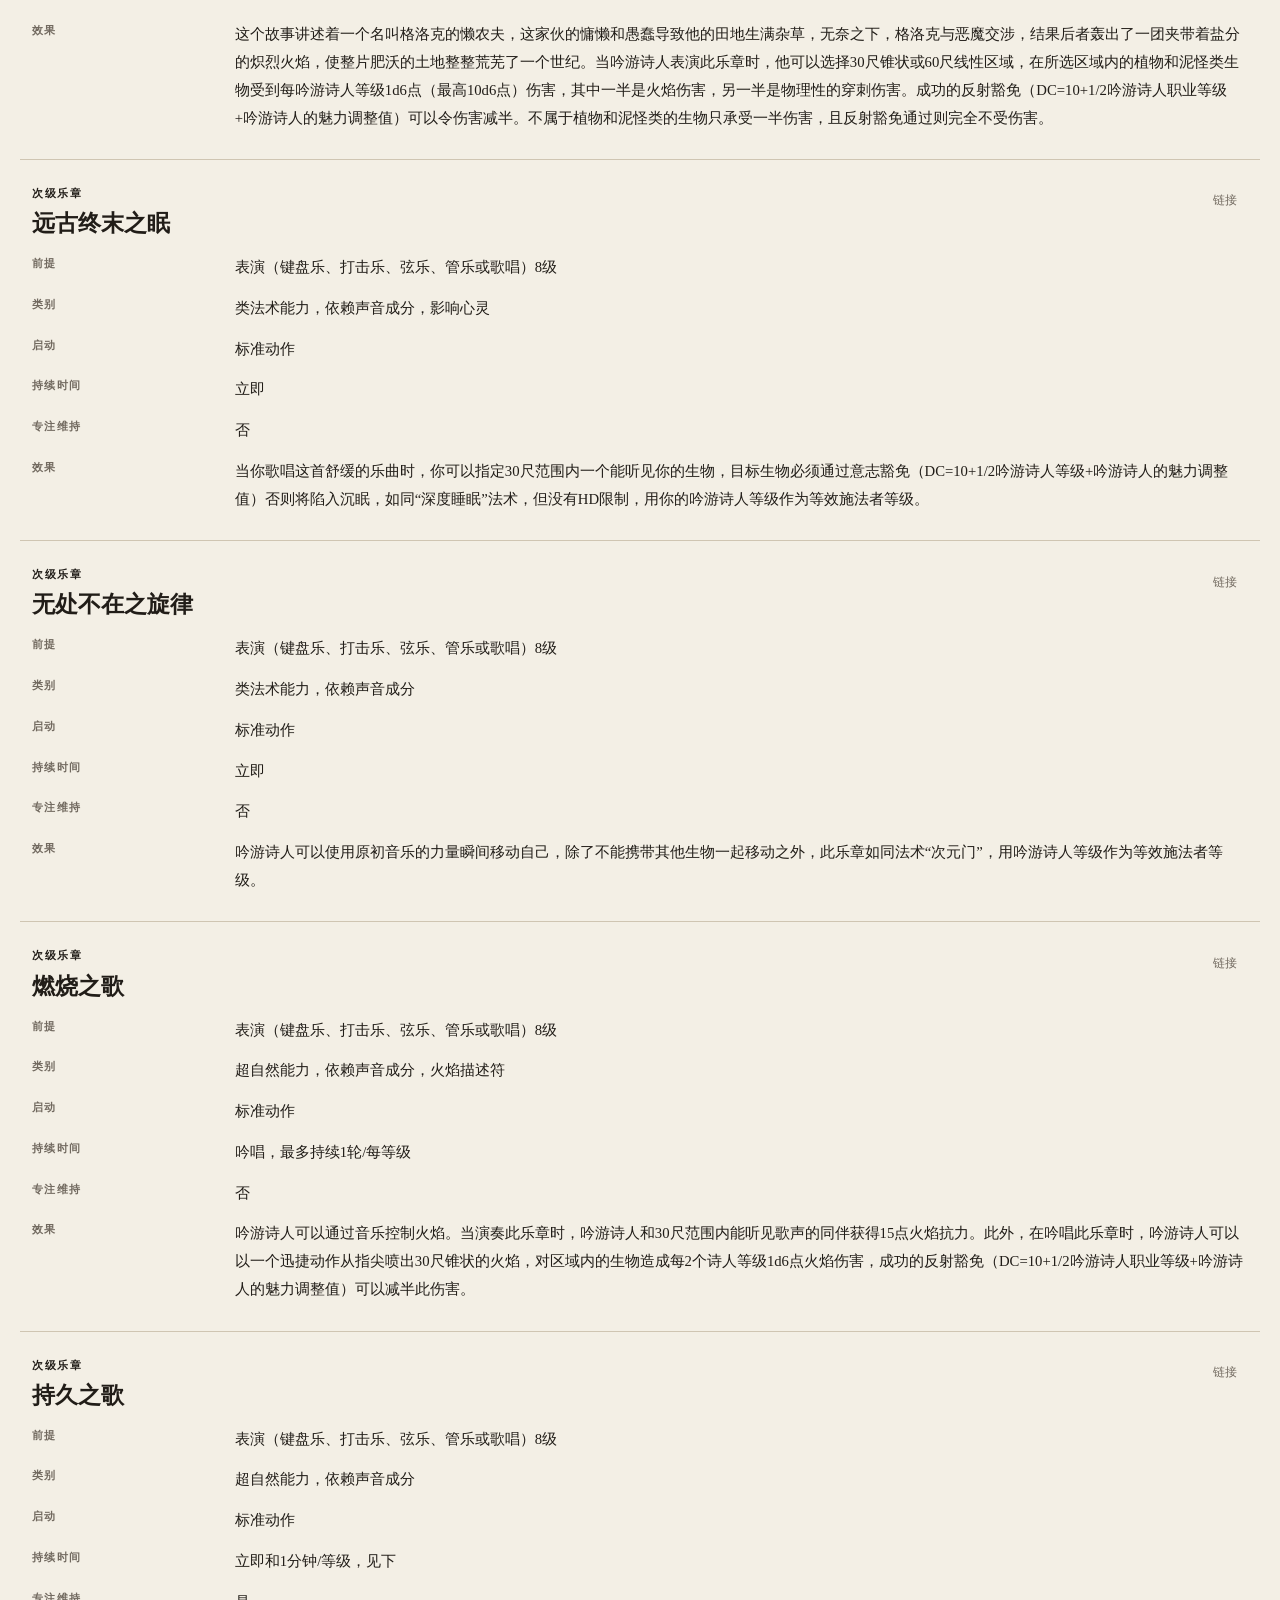
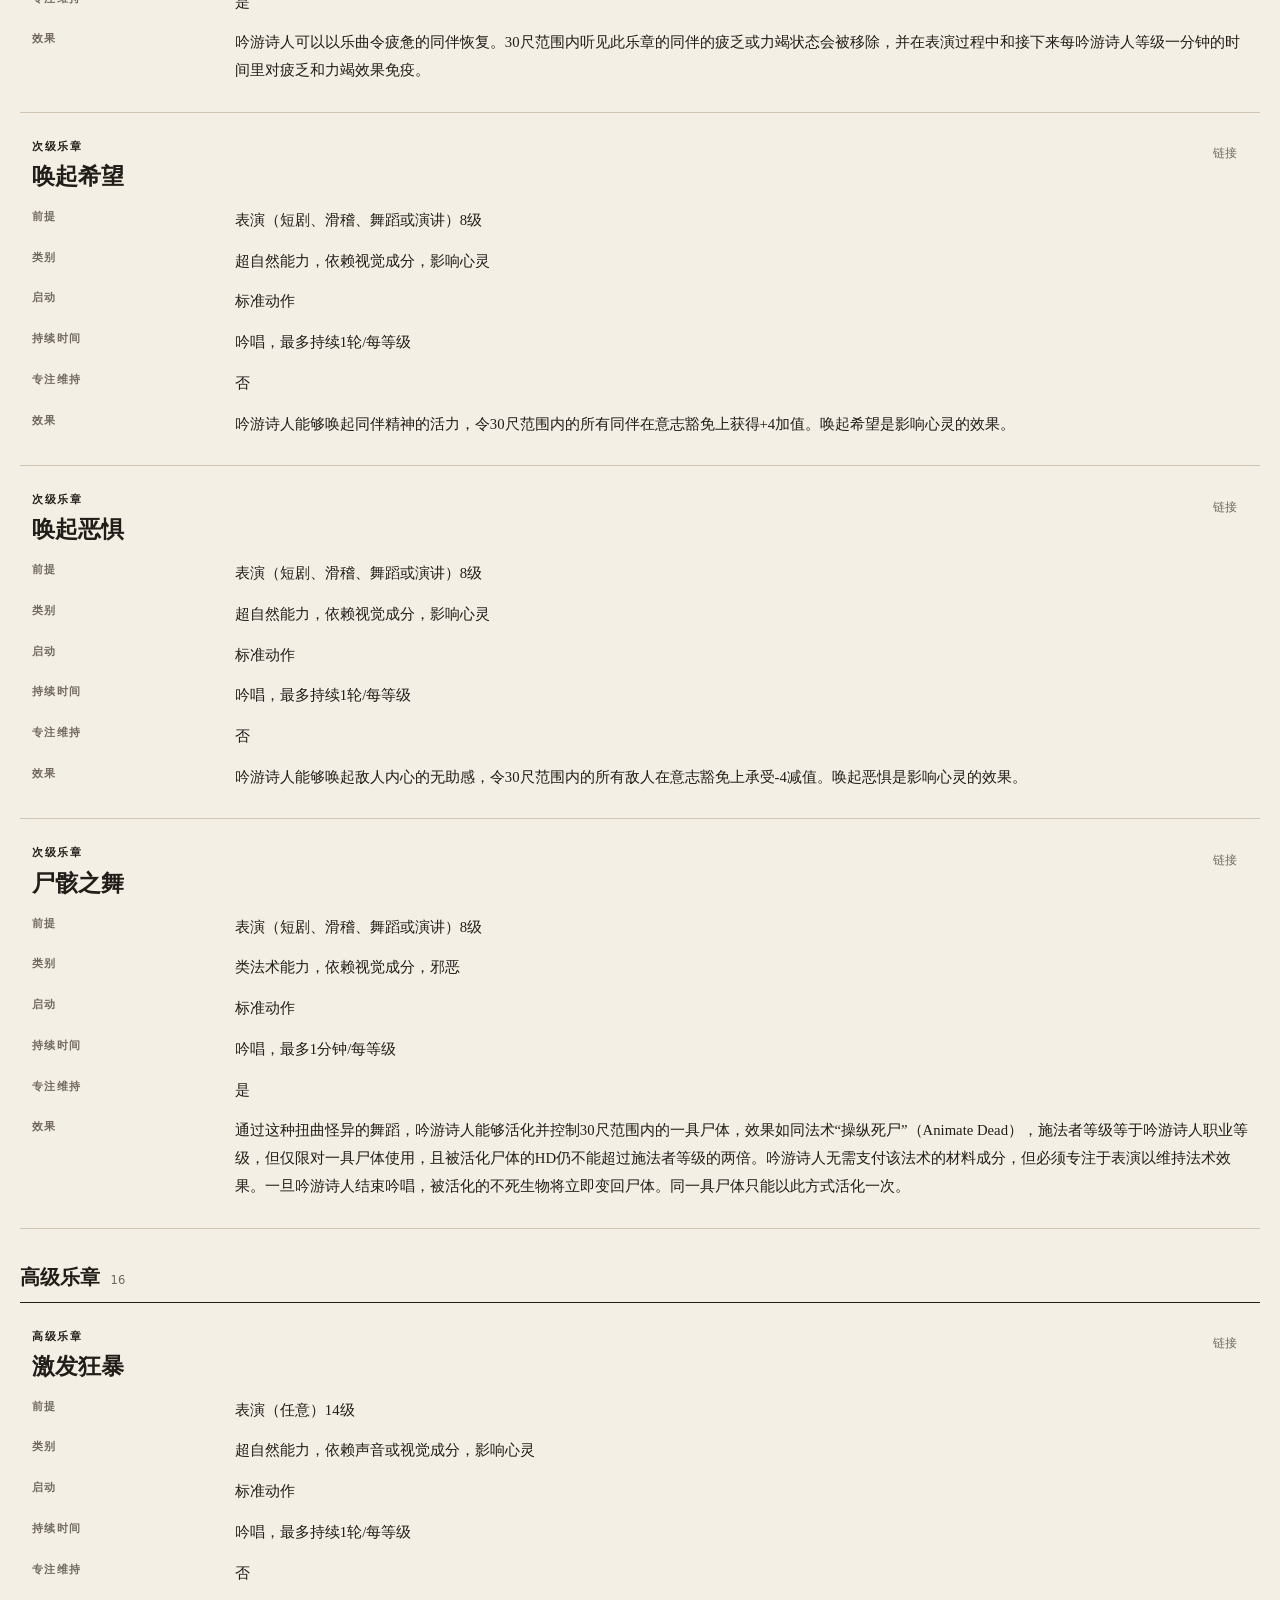
==== commit 00711f22: "Move referenced rules into feats and spells" ====
--- a/bard-movements.html
+++ b/bard-movements.html
@@ -18,7 +18,7 @@
   <body>
     <header class="site-header">
       <a class="brand" href="index.html"><span class="brand-mark" aria-hidden="true">3R</span><strong>Homebrew</strong></a>
-      <nav aria-label="主导航"><a href="index.html">扩展技法</a><a href="feats.html">专长</a><a href="cleric-variants.html">牧师</a><a href="scout-rework.html">斥候</a><a href="ranger-update.html">巡林客</a><a href="rogue-update.html">游荡者</a><a href="bard-movements.html" aria-current="page">诗人</a><a href="prestige-classes.html">进阶职业</a><a href="harrowing.html">哈罗占卜</a><a href="equipment.html">装备</a><a href="https://github.com/TraFifholz/3r-homebrew" target="_blank" rel="noreferrer">GitHub ↗</a></nav>
+      <nav aria-label="主导航"><a href="index.html">扩展技法</a><a href="feats.html">专长</a><a href="cleric-variants.html">牧师</a><a href="scout-rework.html">斥候</a><a href="ranger-update.html">巡林客</a><a href="rogue-update.html">游荡者</a><a href="bard-movements.html" aria-current="page">诗人</a><a href="prestige-classes.html">进阶职业</a><a href="harrowing.html">法术</a><a href="equipment.html">装备</a><a href="https://github.com/TraFifholz/3r-homebrew" target="_blank" rel="noreferrer">GitHub ↗</a></nav>
     </header>
     <main>
       <section class="library section-shell ranger-library" id="library" aria-labelledby="library-title">
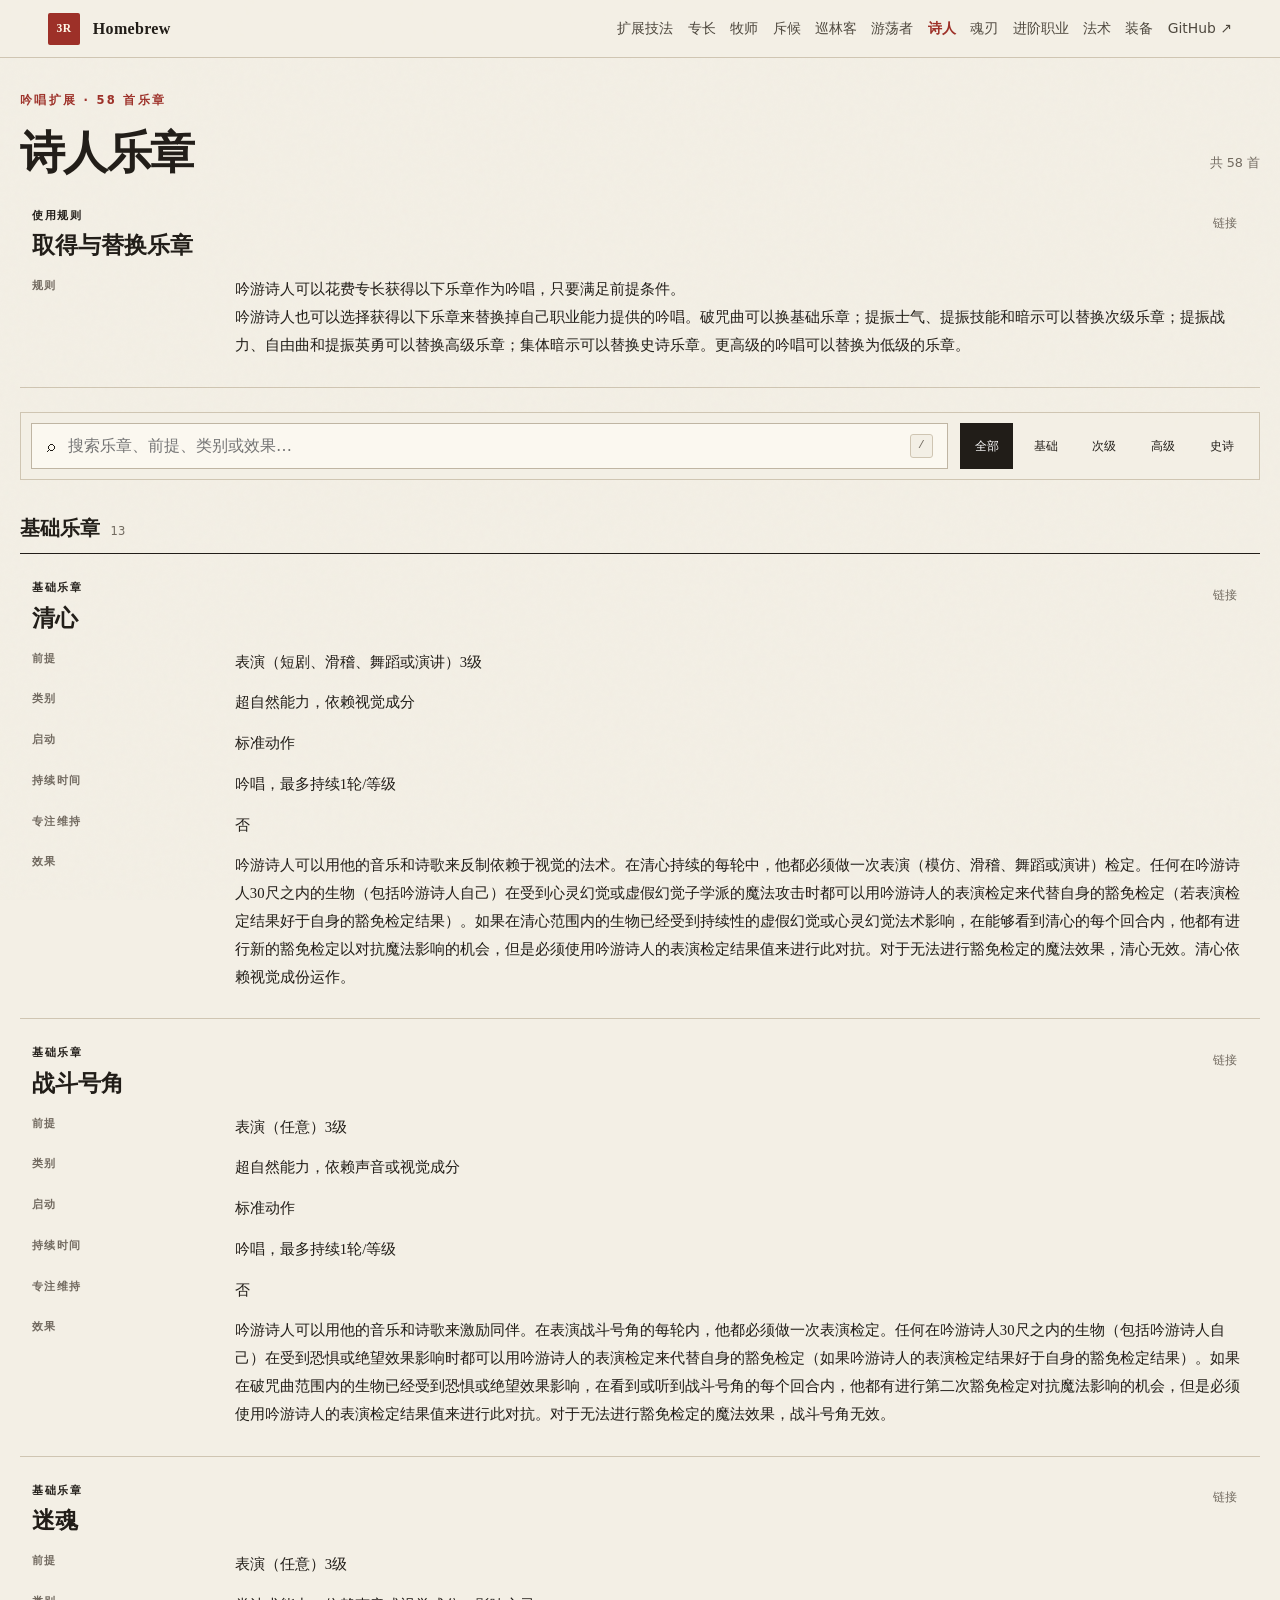
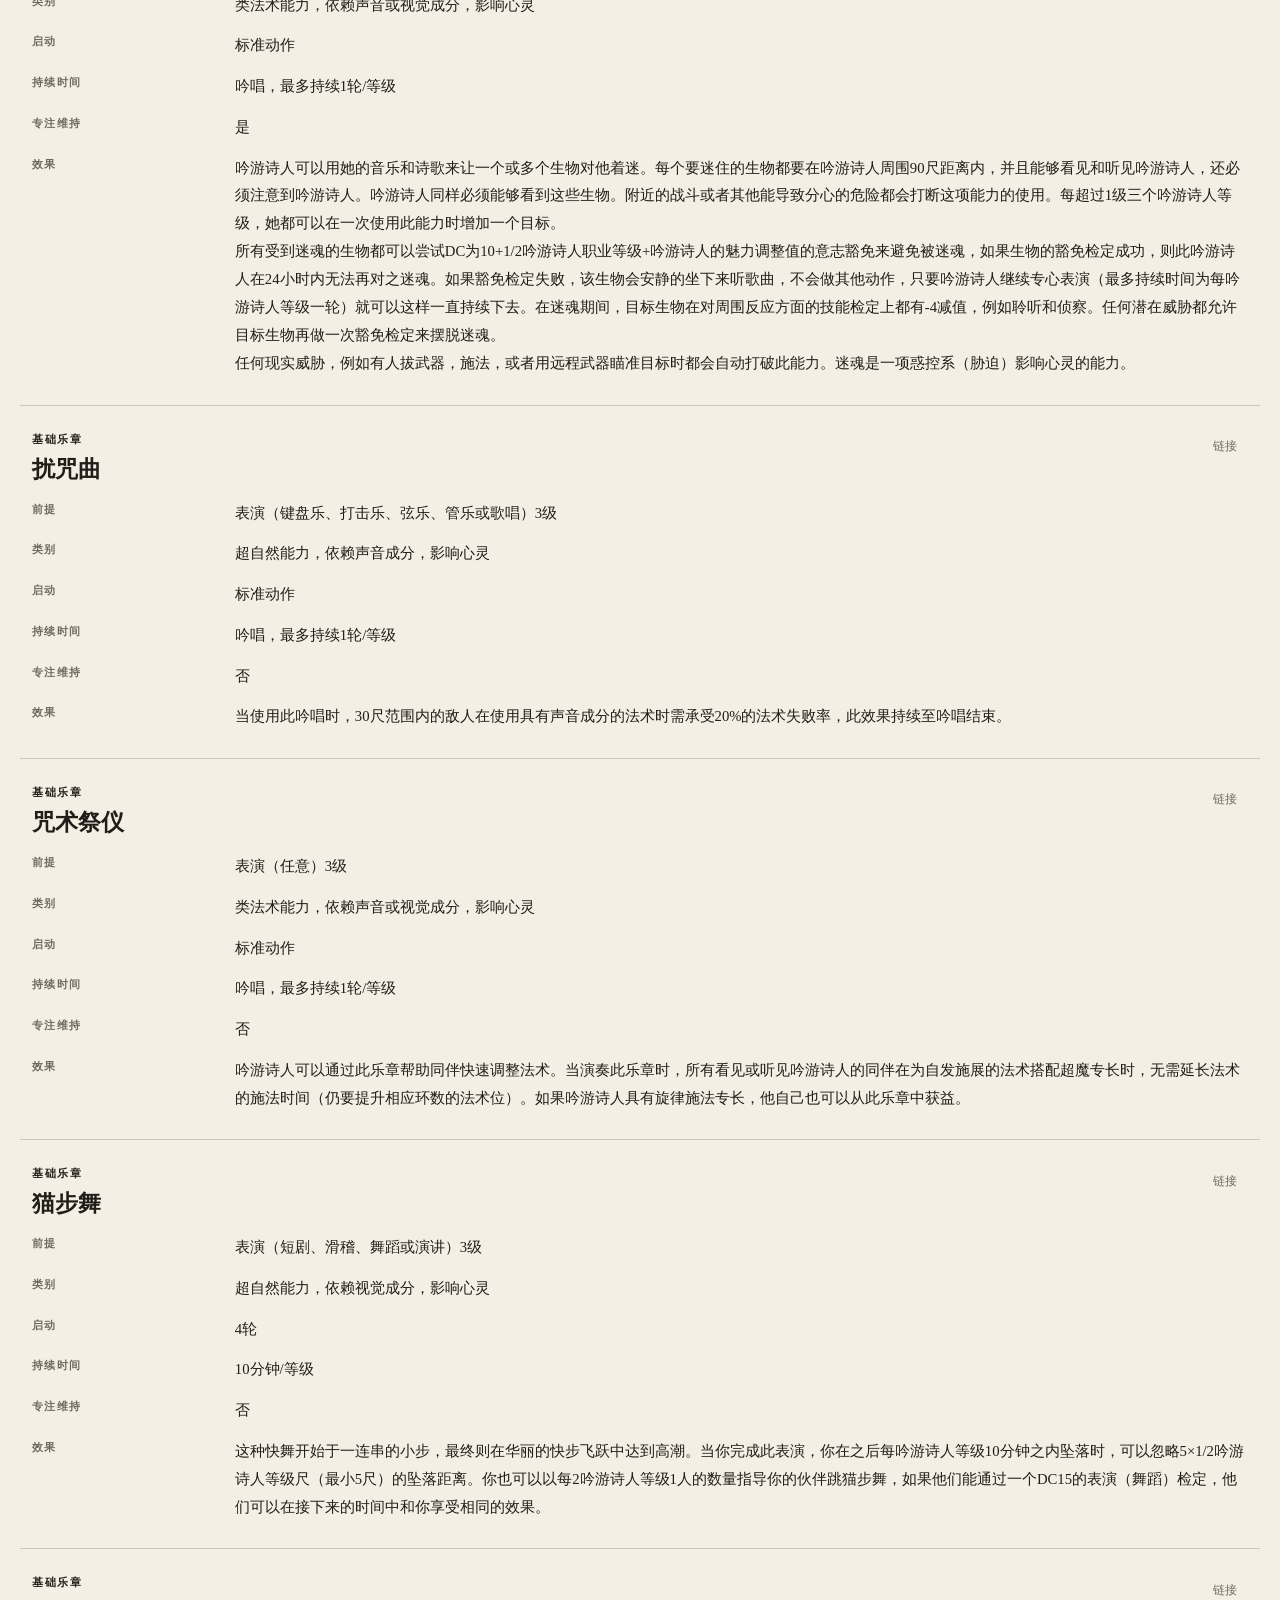
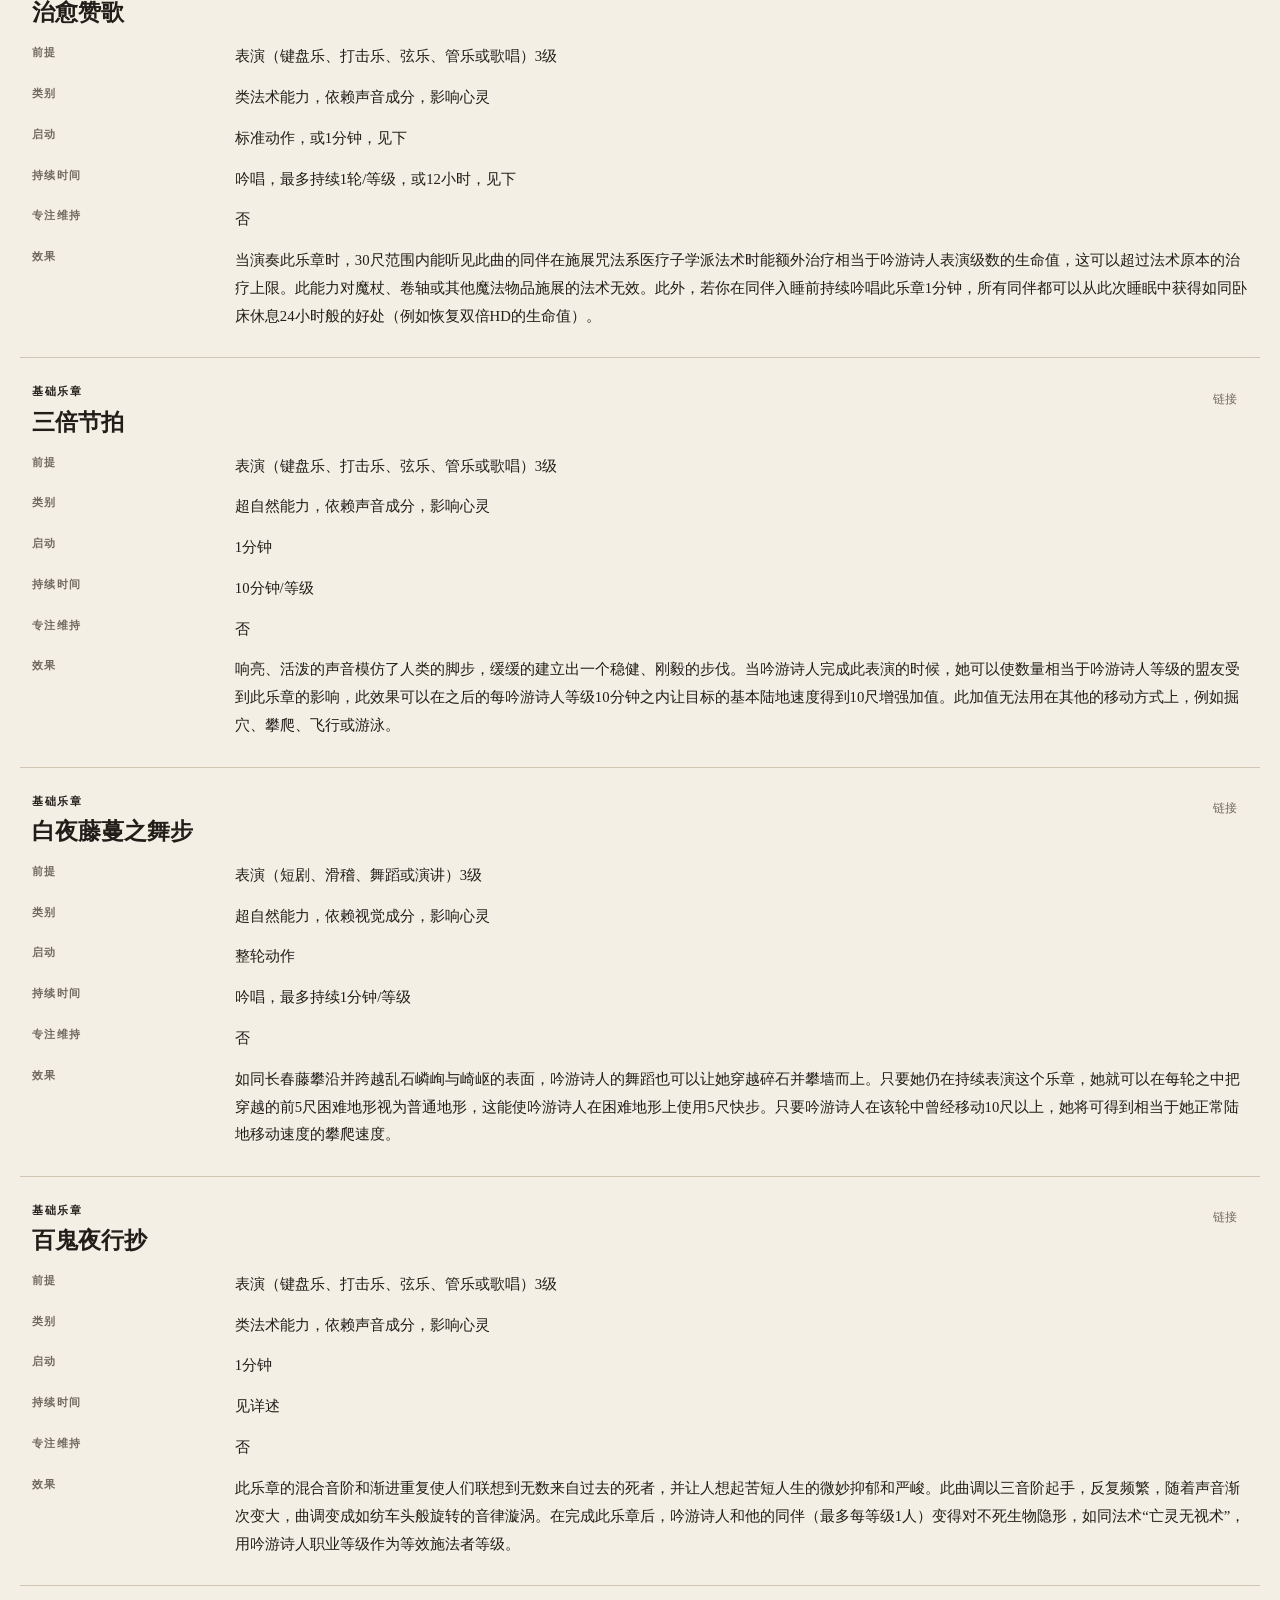
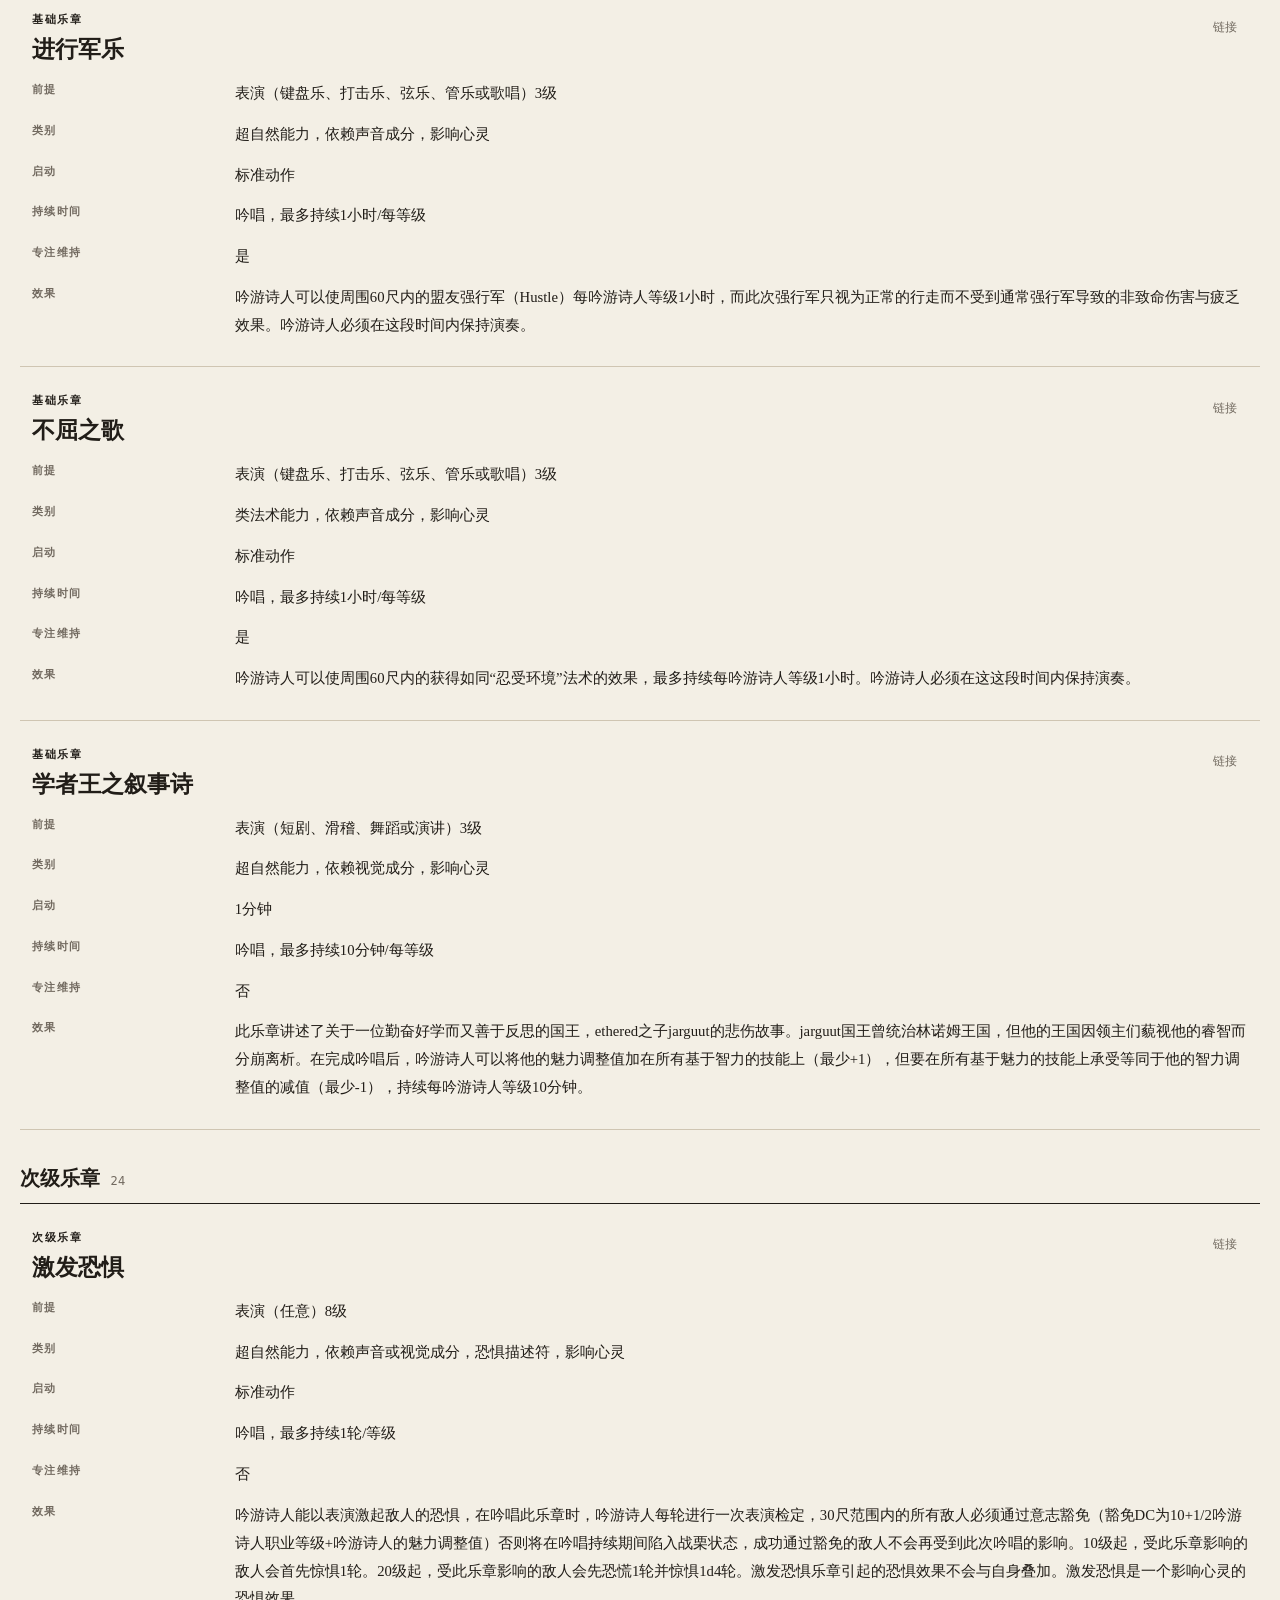
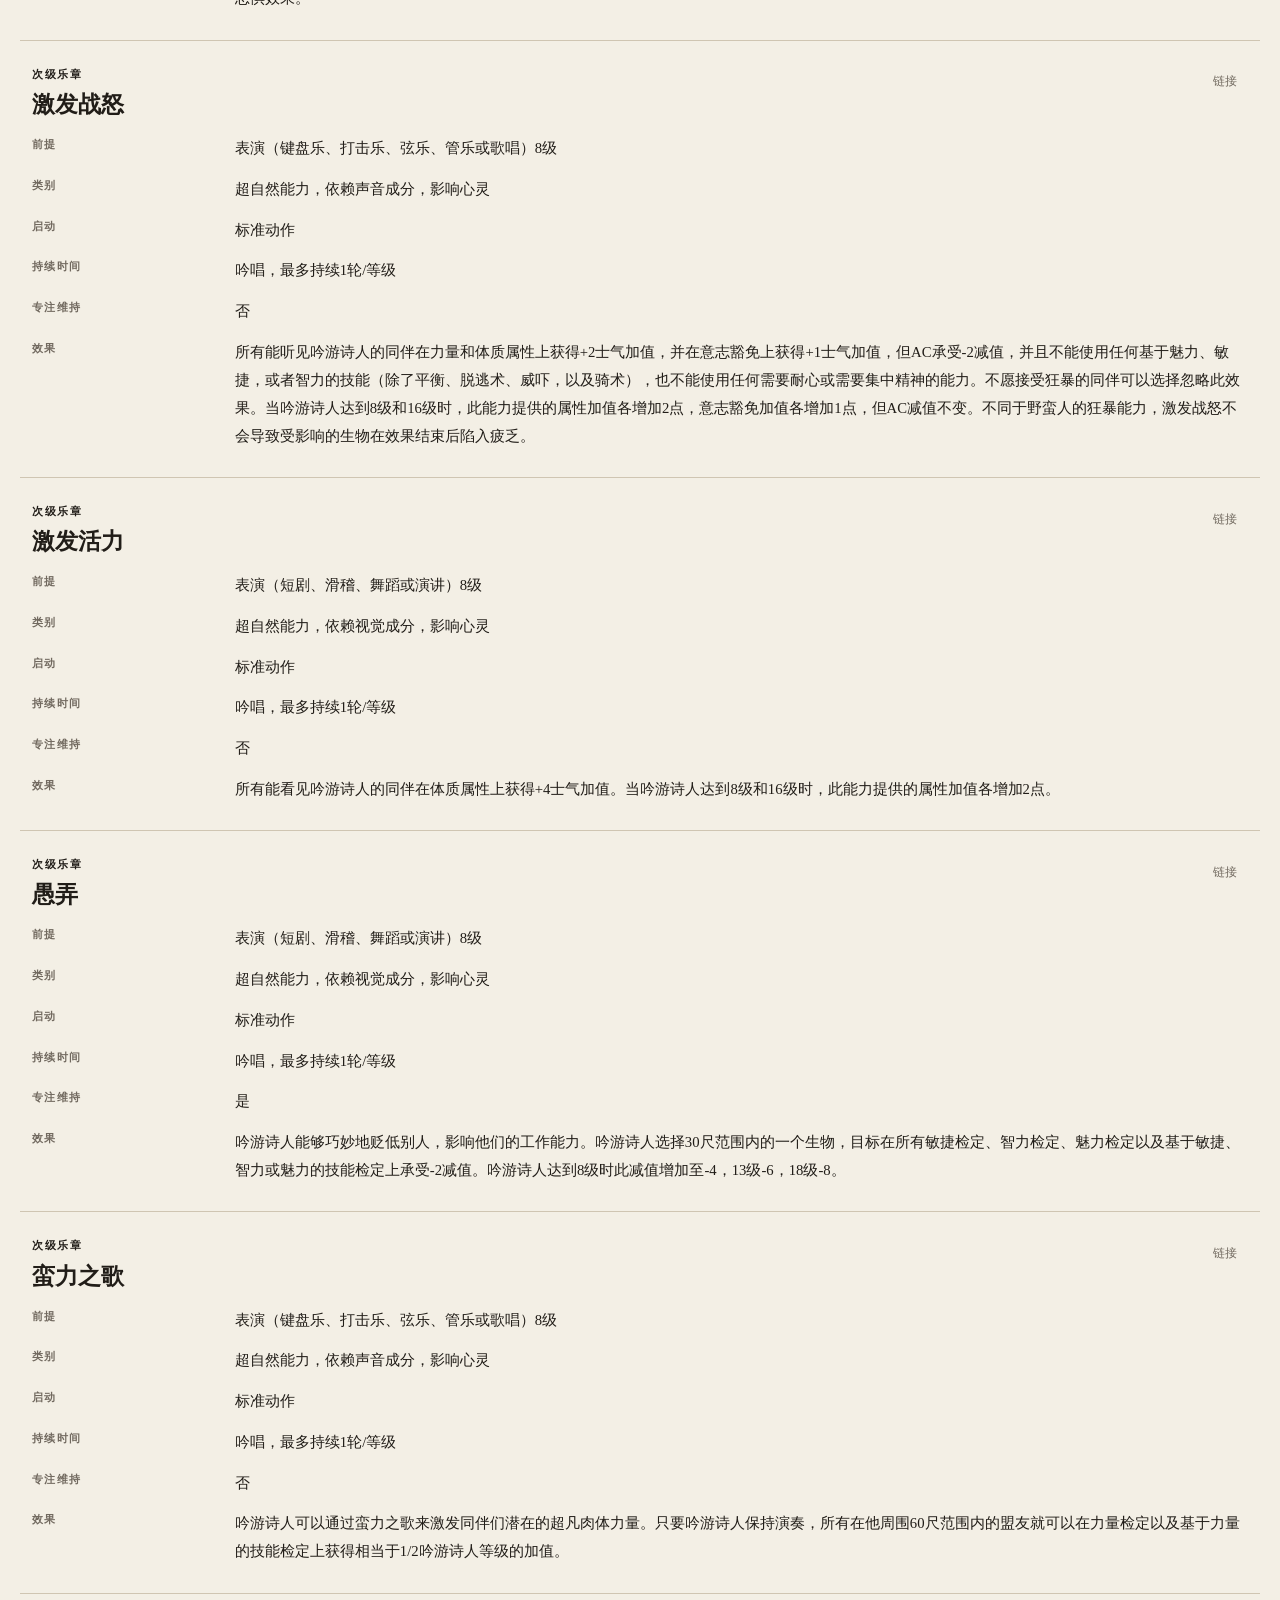
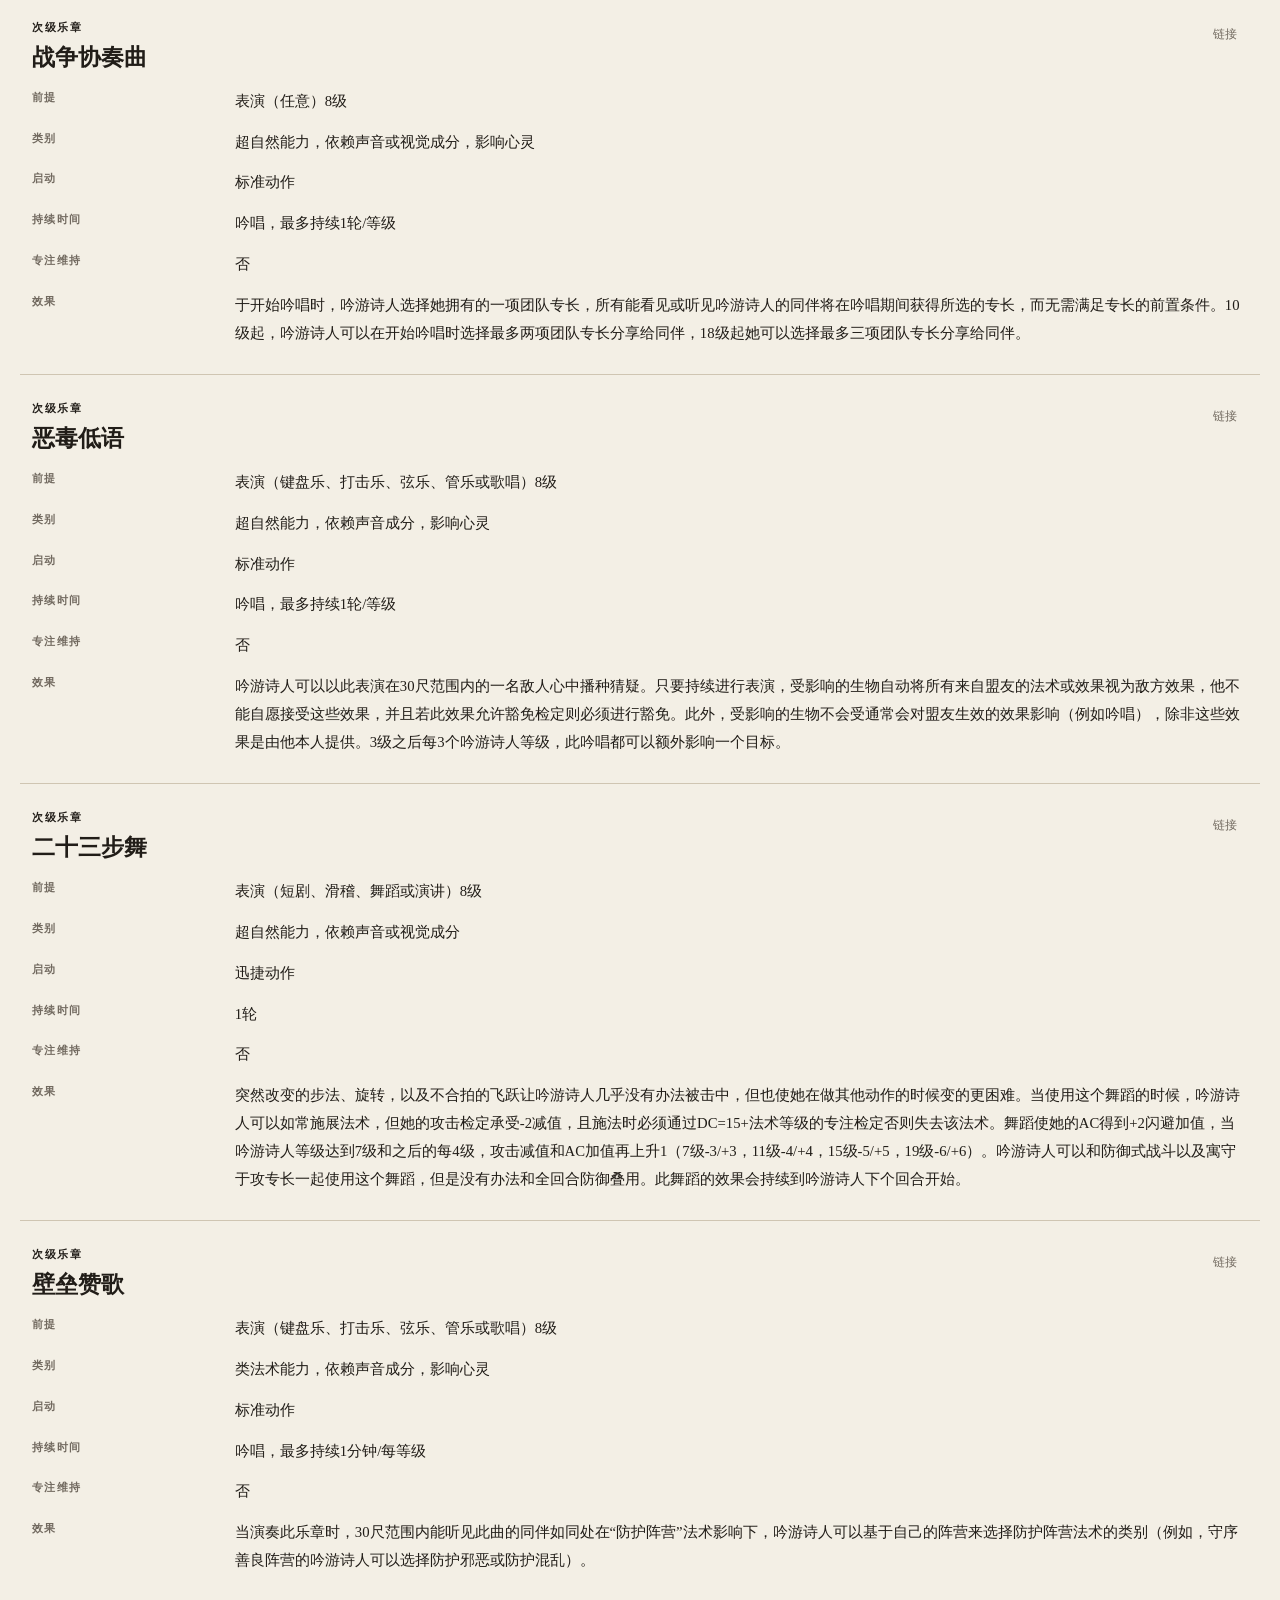
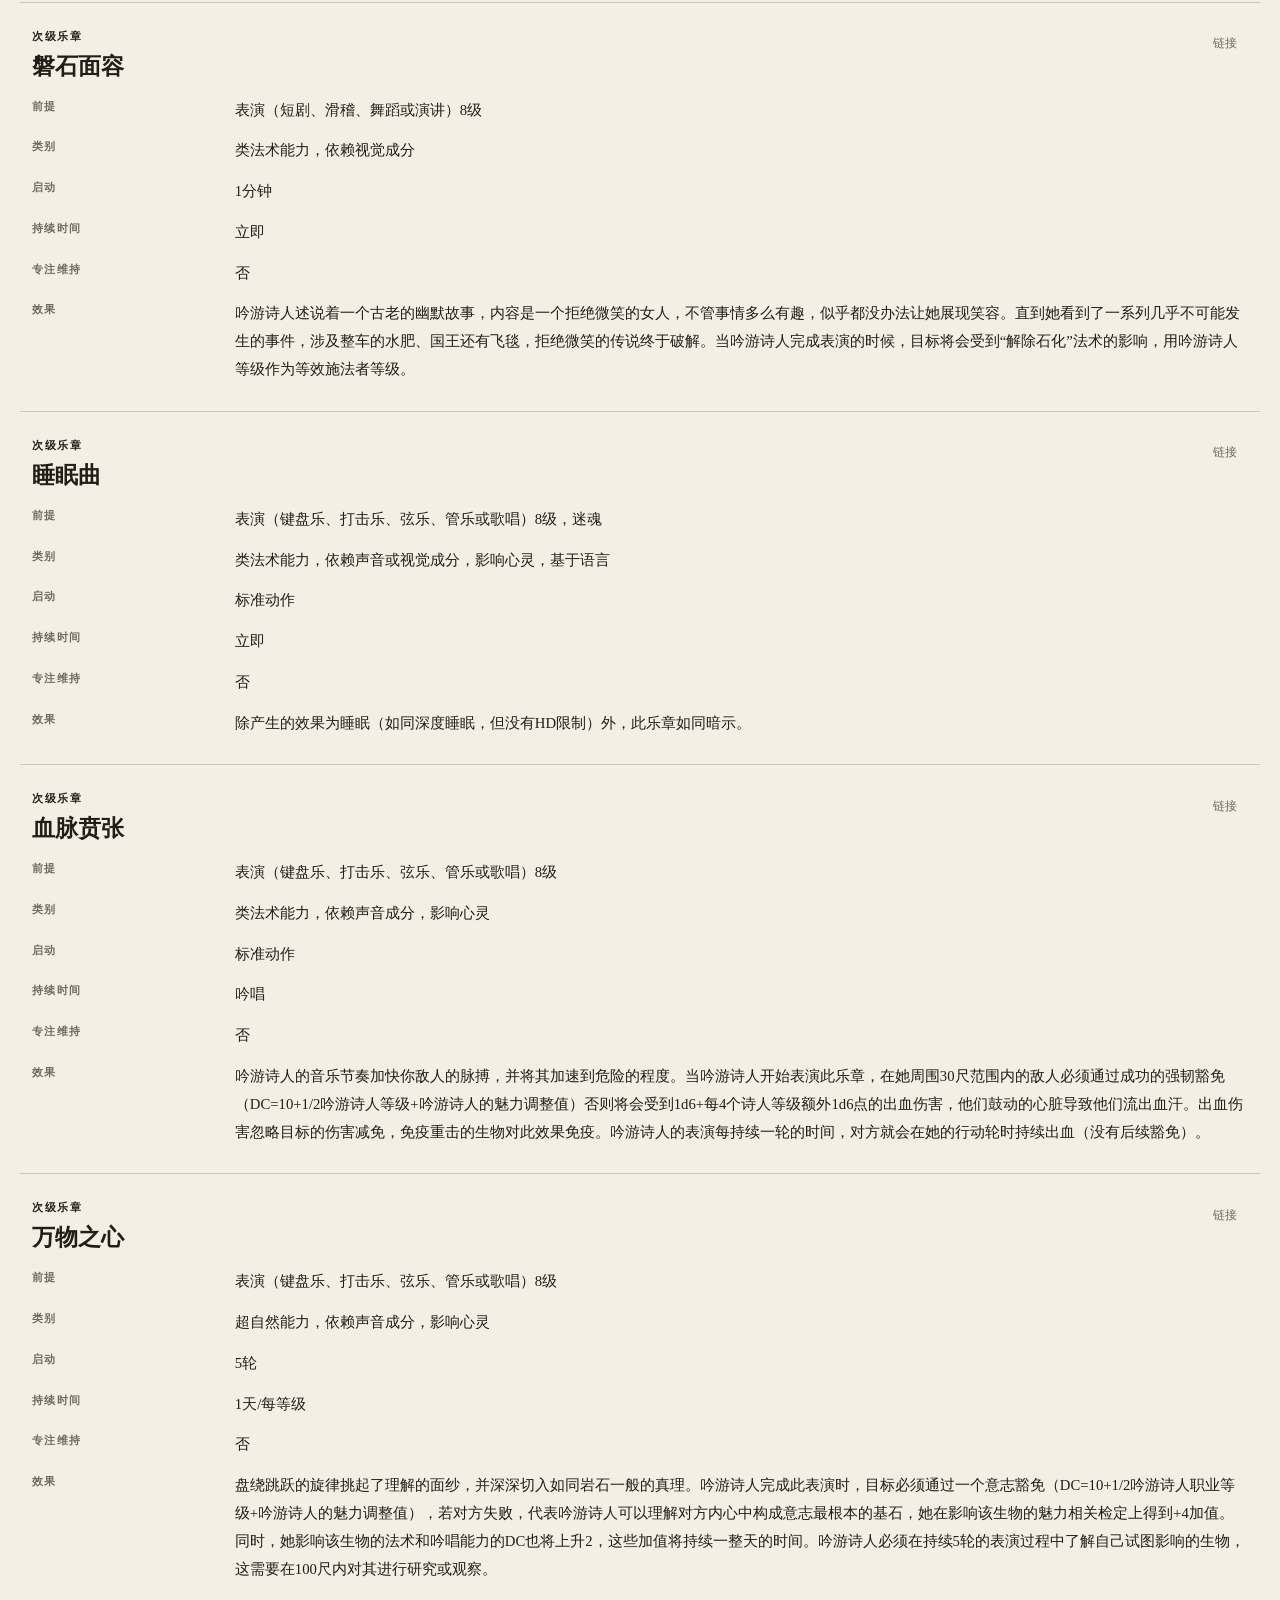
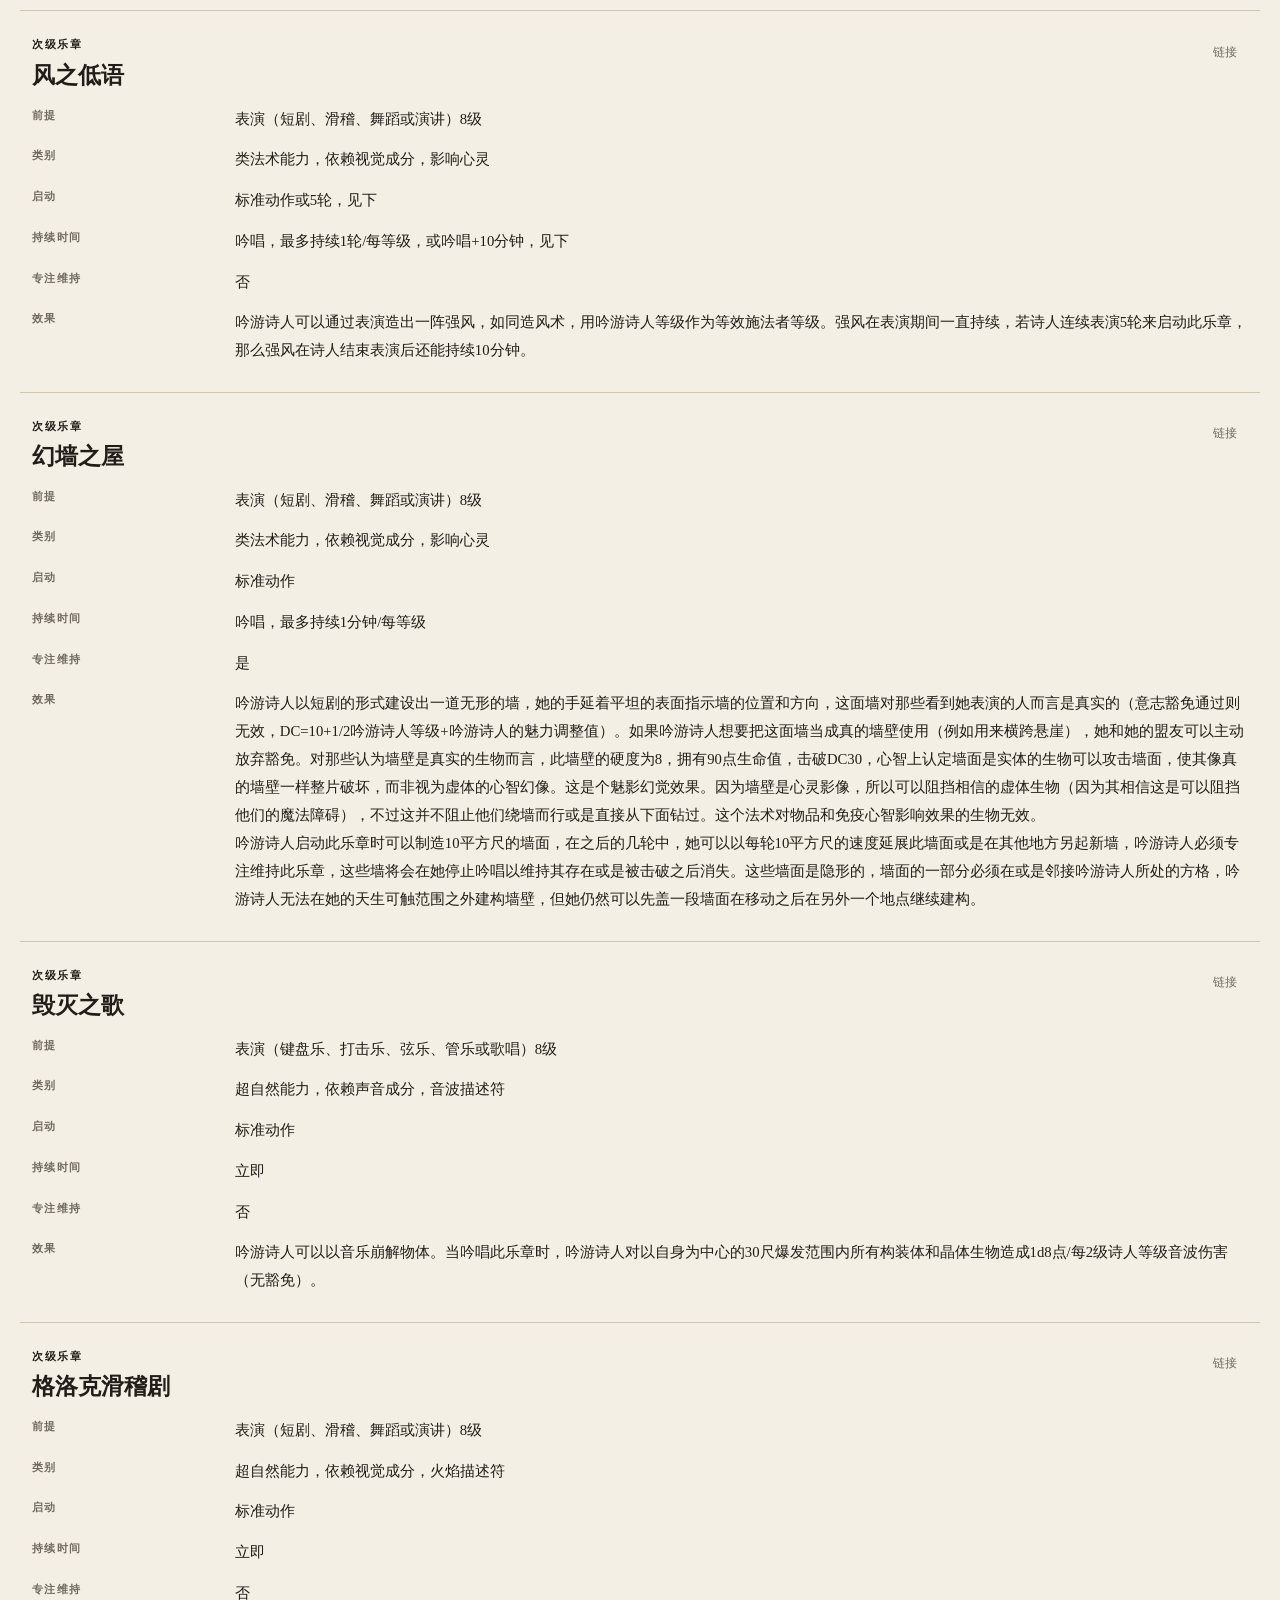
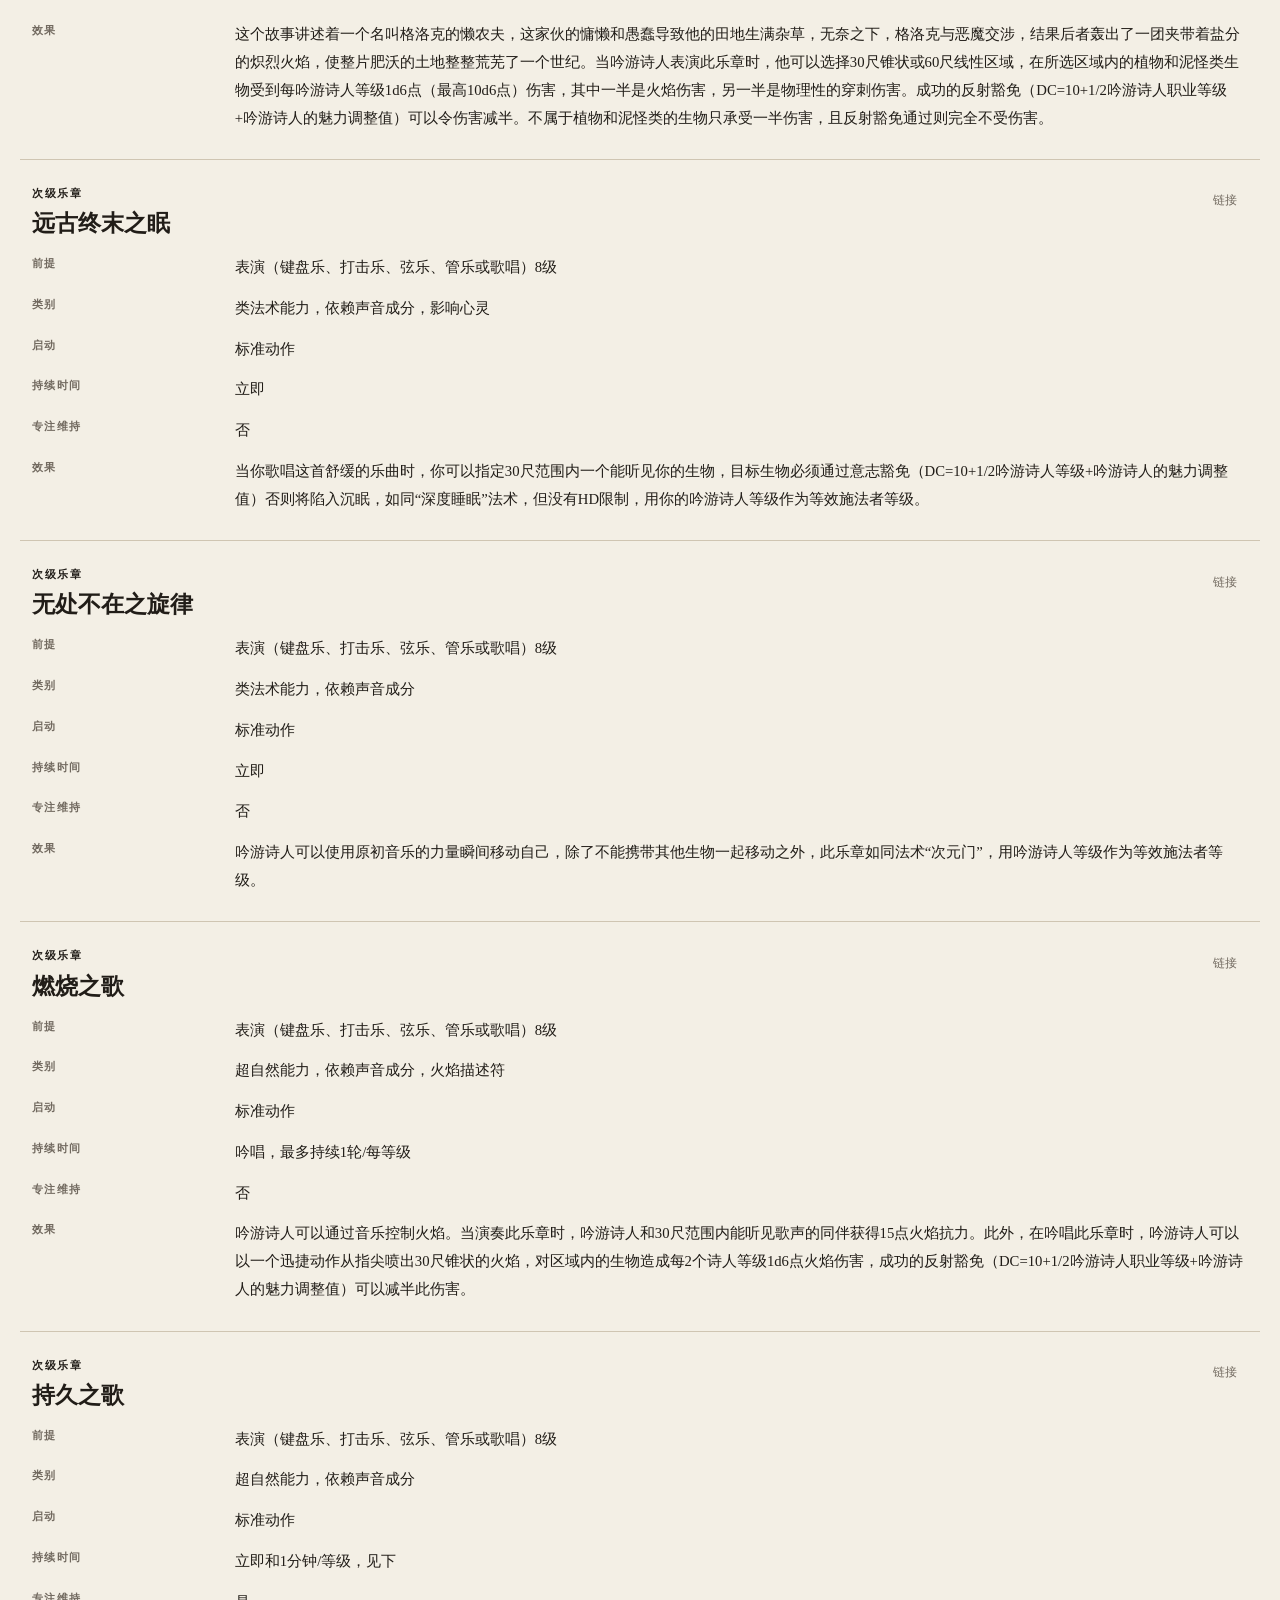
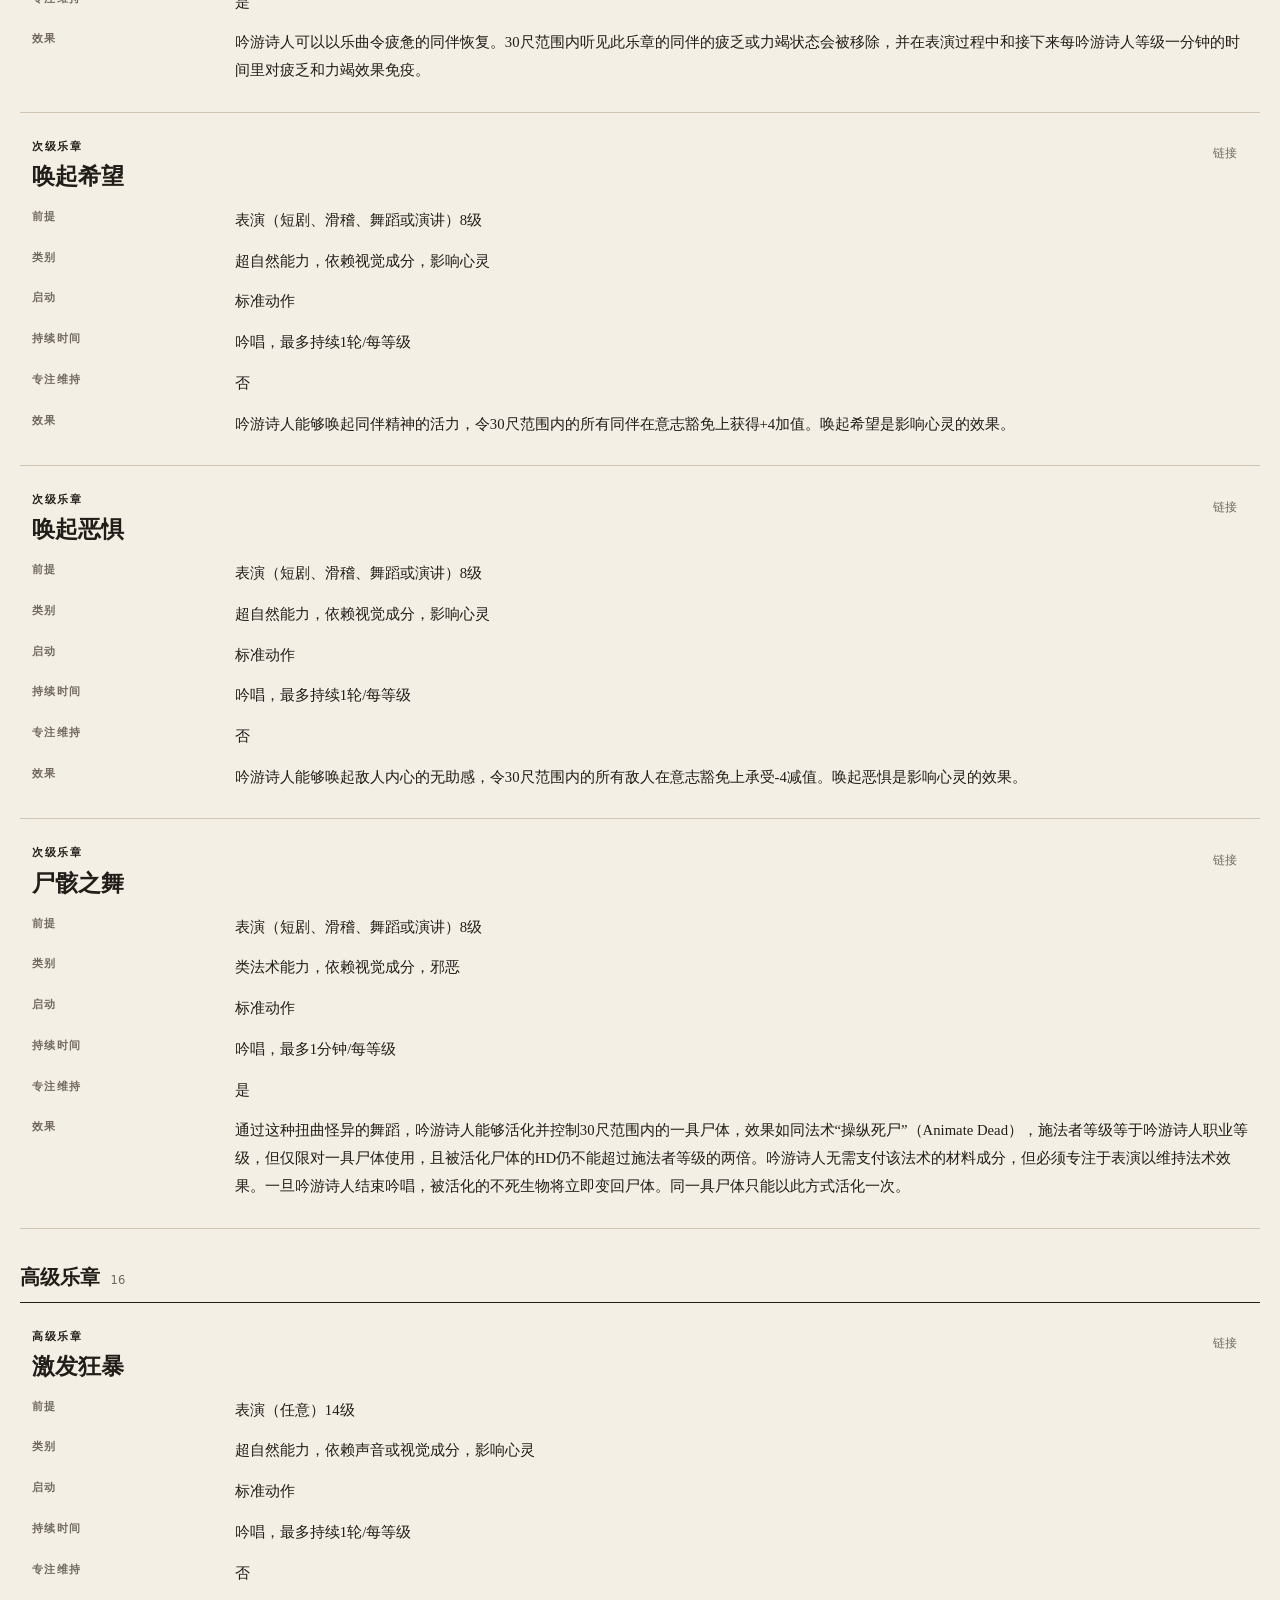
==== commit 3a6f5a79: "Add Gifted Blade soulknife rules" ====
--- a/bard-movements.html
+++ b/bard-movements.html
@@ -18,7 +18,7 @@
   <body>
     <header class="site-header">
       <a class="brand" href="index.html"><span class="brand-mark" aria-hidden="true">3R</span><strong>Homebrew</strong></a>
-      <nav aria-label="主导航"><a href="index.html">扩展技法</a><a href="feats.html">专长</a><a href="cleric-variants.html">牧师</a><a href="scout-rework.html">斥候</a><a href="ranger-update.html">巡林客</a><a href="rogue-update.html">游荡者</a><a href="bard-movements.html" aria-current="page">诗人</a><a href="prestige-classes.html">进阶职业</a><a href="harrowing.html">法术</a><a href="equipment.html">装备</a><a href="https://github.com/TraFifholz/3r-homebrew" target="_blank" rel="noreferrer">GitHub ↗</a></nav>
+      <nav aria-label="主导航"><a href="index.html">扩展技法</a><a href="feats.html">专长</a><a href="cleric-variants.html">牧师</a><a href="scout-rework.html">斥候</a><a href="ranger-update.html">巡林客</a><a href="rogue-update.html">游荡者</a><a href="bard-movements.html" aria-current="page">诗人</a><a href="soulknife.html">魂刃</a><a href="prestige-classes.html">进阶职业</a><a href="harrowing.html">法术</a><a href="equipment.html">装备</a><a href="https://github.com/TraFifholz/3r-homebrew" target="_blank" rel="noreferrer">GitHub ↗</a></nav>
     </header>
     <main>
       <section class="library section-shell ranger-library" id="library" aria-labelledby="library-title">
--- a/styles.css
+++ b/styles.css
@@ -127,6 +127,30 @@
 .entry-fields dt { color: var(--muted); font-size: .7rem; font-weight: 800; letter-spacing: .12em; }
 .entry-fields dd { margin: 0; font-family: var(--serif); font-size: .92rem; line-height: 1.9; }
 
+.spell-entry .entry-fields { display: grid; grid-template-columns: repeat(2, minmax(0, 1fr)); gap: 0; margin-top: 1rem; border: 1px solid var(--line); background: rgb(251 248 240 / 48%); }
+.spell-entry .entry-fields > div { display: grid; grid-template-columns: minmax(92px, .34fr) minmax(0, 1fr); gap: .75rem; padding: .55rem .75rem; border-bottom: 1px solid var(--line); }
+.spell-entry .entry-fields > .entry-field-meta:nth-child(odd) { border-right: 1px solid var(--line); }
+.spell-entry .entry-fields > .entry-field-meta:has(+ .entry-field-body) { grid-column: 1 / -1; border-right: 0; }
+.spell-entry .entry-fields > .entry-field-body { display: block; min-width: 0; max-width: 100%; overflow: hidden; grid-column: 1 / -1; padding: 1rem 1.1rem 1.15rem; border-bottom: 0; }
+.spell-entry .entry-field-body dt { margin-bottom: .55rem; color: var(--red-dark); font: 700 1rem/1.3 var(--serif); letter-spacing: 0; }
+.spell-entry .entry-field-body dd { width: 100%; min-width: 0; max-width: 100%; overflow: hidden; font-size: .94rem; line-height: 1.9; }
+.spell-rule-table, .spell-deck-note { min-width: 0; margin-top: 1.15rem; }
+.spell-rule-table h5, .spell-deck-note h5 { margin: 0 0 .5rem; color: var(--red-dark); font: 700 .92rem/1.35 var(--serif); }
+.spell-table-wrap { box-sizing: border-box; width: 100%; max-width: 100%; overflow-x: auto; border: 1px solid var(--line); background: var(--card); }
+.spell-table-wrap table { width: 100%; min-width: 420px; border-collapse: collapse; font-family: var(--sans); font-size: .82rem; line-height: 1.45; }
+.spell-table-wrap th, .spell-table-wrap td { padding: .55rem .7rem; border-bottom: 1px solid var(--line); text-align: left; }
+.spell-table-wrap thead th { background: var(--paper-deep); color: #514a41; font-size: .7rem; letter-spacing: .06em; }
+.spell-table-wrap tbody th { width: 22%; color: var(--red); font-family: var(--serif); }
+.spell-table-wrap tbody tr:last-child th, .spell-table-wrap tbody tr:last-child td { border-bottom: 0; }
+
+.gifted-blade-rules { font-family: var(--serif); font-size: .92rem; line-height: 1.9; }
+.gifted-blade-entry .entry-fields > div:last-child { min-width: 0; max-width: 100%; overflow: hidden; }
+.gifted-blade-entry .entry-fields dd { width: 100%; min-width: 0; max-width: 100%; overflow: hidden; }
+.gifted-blade-progression { width: 100%; min-width: 0; max-width: 100%; overflow: hidden; margin-top: 1.2rem; }
+.gifted-blade-progression h4 { margin: 0 0 .55rem; color: var(--red-dark); font: 700 1rem/1.3 var(--serif); }
+.gifted-blade-progression .class-table-wrap { box-sizing: border-box; width: 100%; max-width: 100%; }
+.gifted-blade-progression .class-table-wrap table { min-width: 560px; }
+
 .prestige-entry { padding-block: 2rem 2.5rem; }
 .prestige-entry > header { padding-bottom: 1rem; border-bottom: 1px solid var(--line); }
 .prestige-entry > header h3 { font-size: clamp(1.55rem, 2.5vw, 2rem); }
@@ -174,6 +198,9 @@
   .entry-fields > div { display: block; }
   .entry-fields dd { margin-top: .2rem; }
   .entry-fields > div + div { margin-top: .85rem; padding-top: .85rem; border-top: 1px solid var(--line); }
+  .spell-entry .entry-fields { grid-template-columns: 1fr; }
+  .spell-entry .entry-fields > div { margin: 0; border-top: 0; border-right: 0 !important; }
+  .spell-entry .entry-fields > .entry-field-body { grid-column: auto; }
   .prestige-entry { padding-inline: .25rem; }
   .prestige-copy { padding: .8rem; }
   .prestige-rule { grid-template-columns: 1fr; gap: .2rem; }
